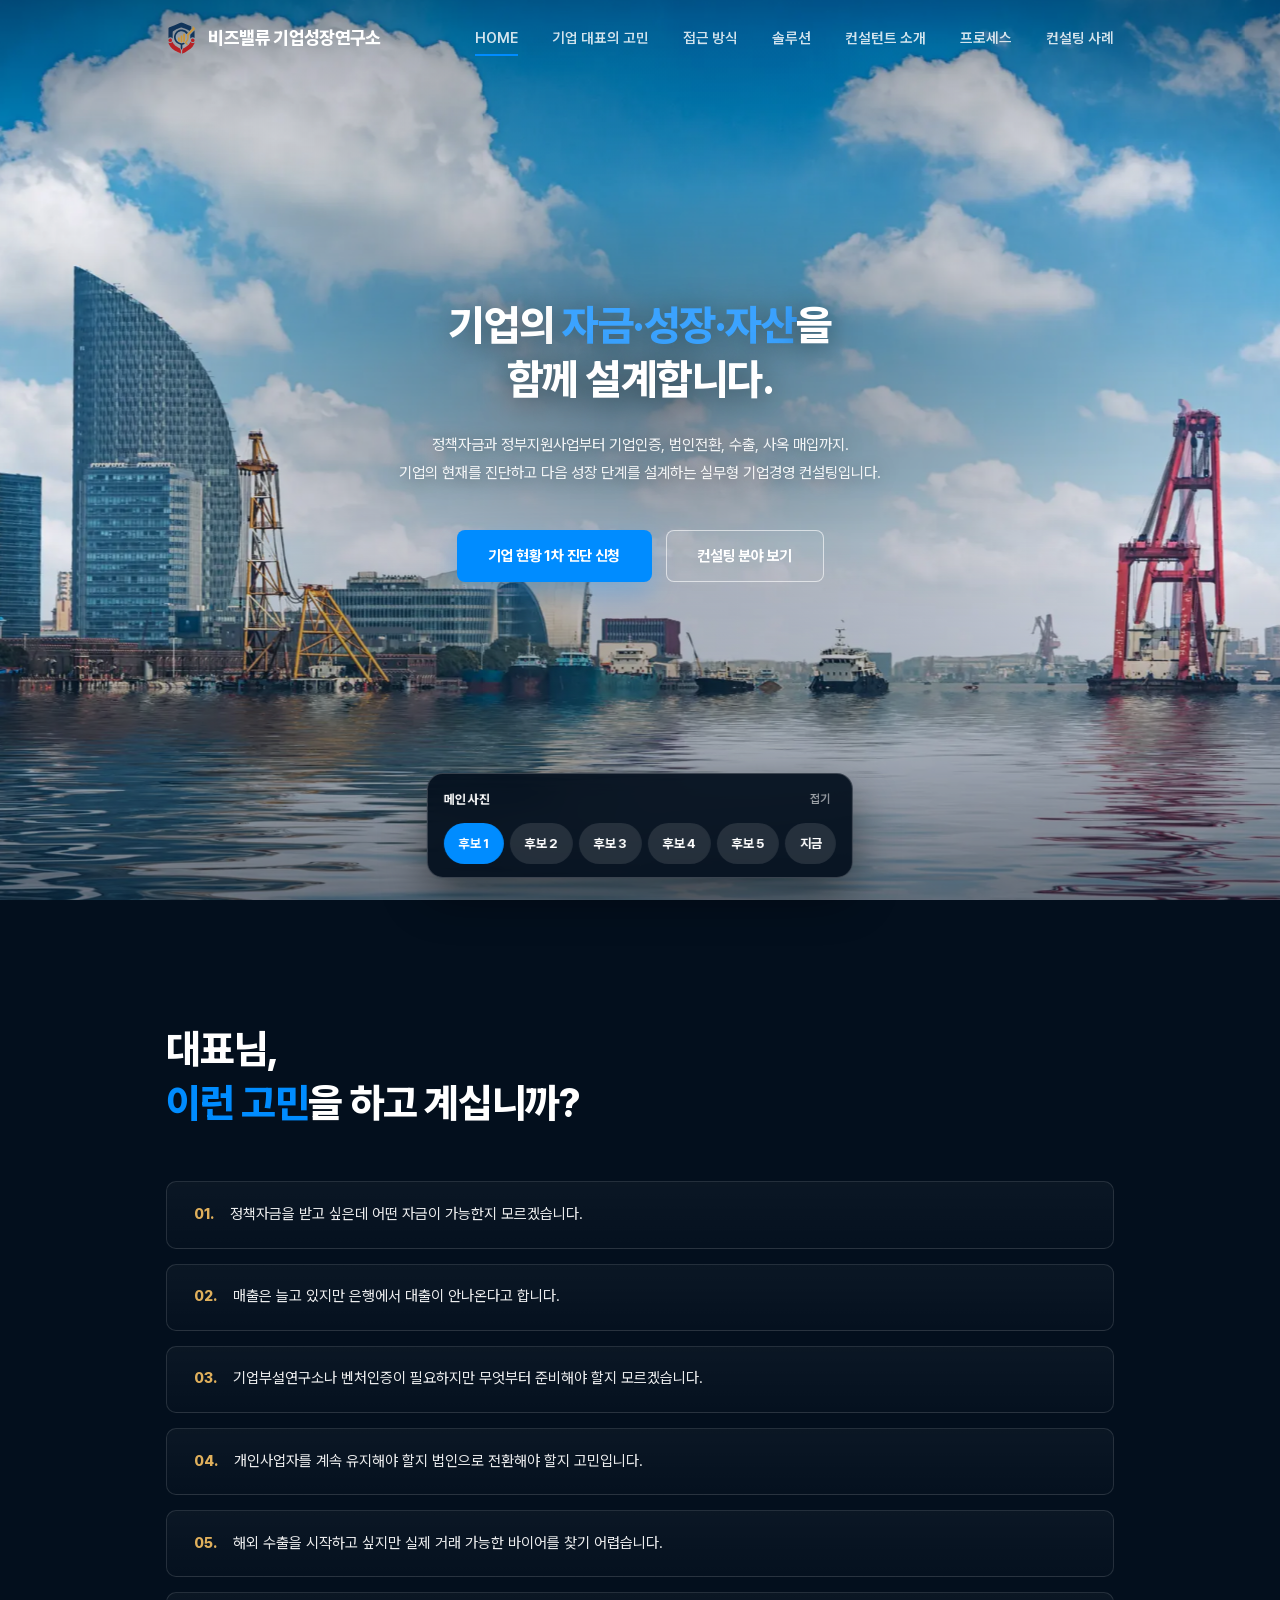
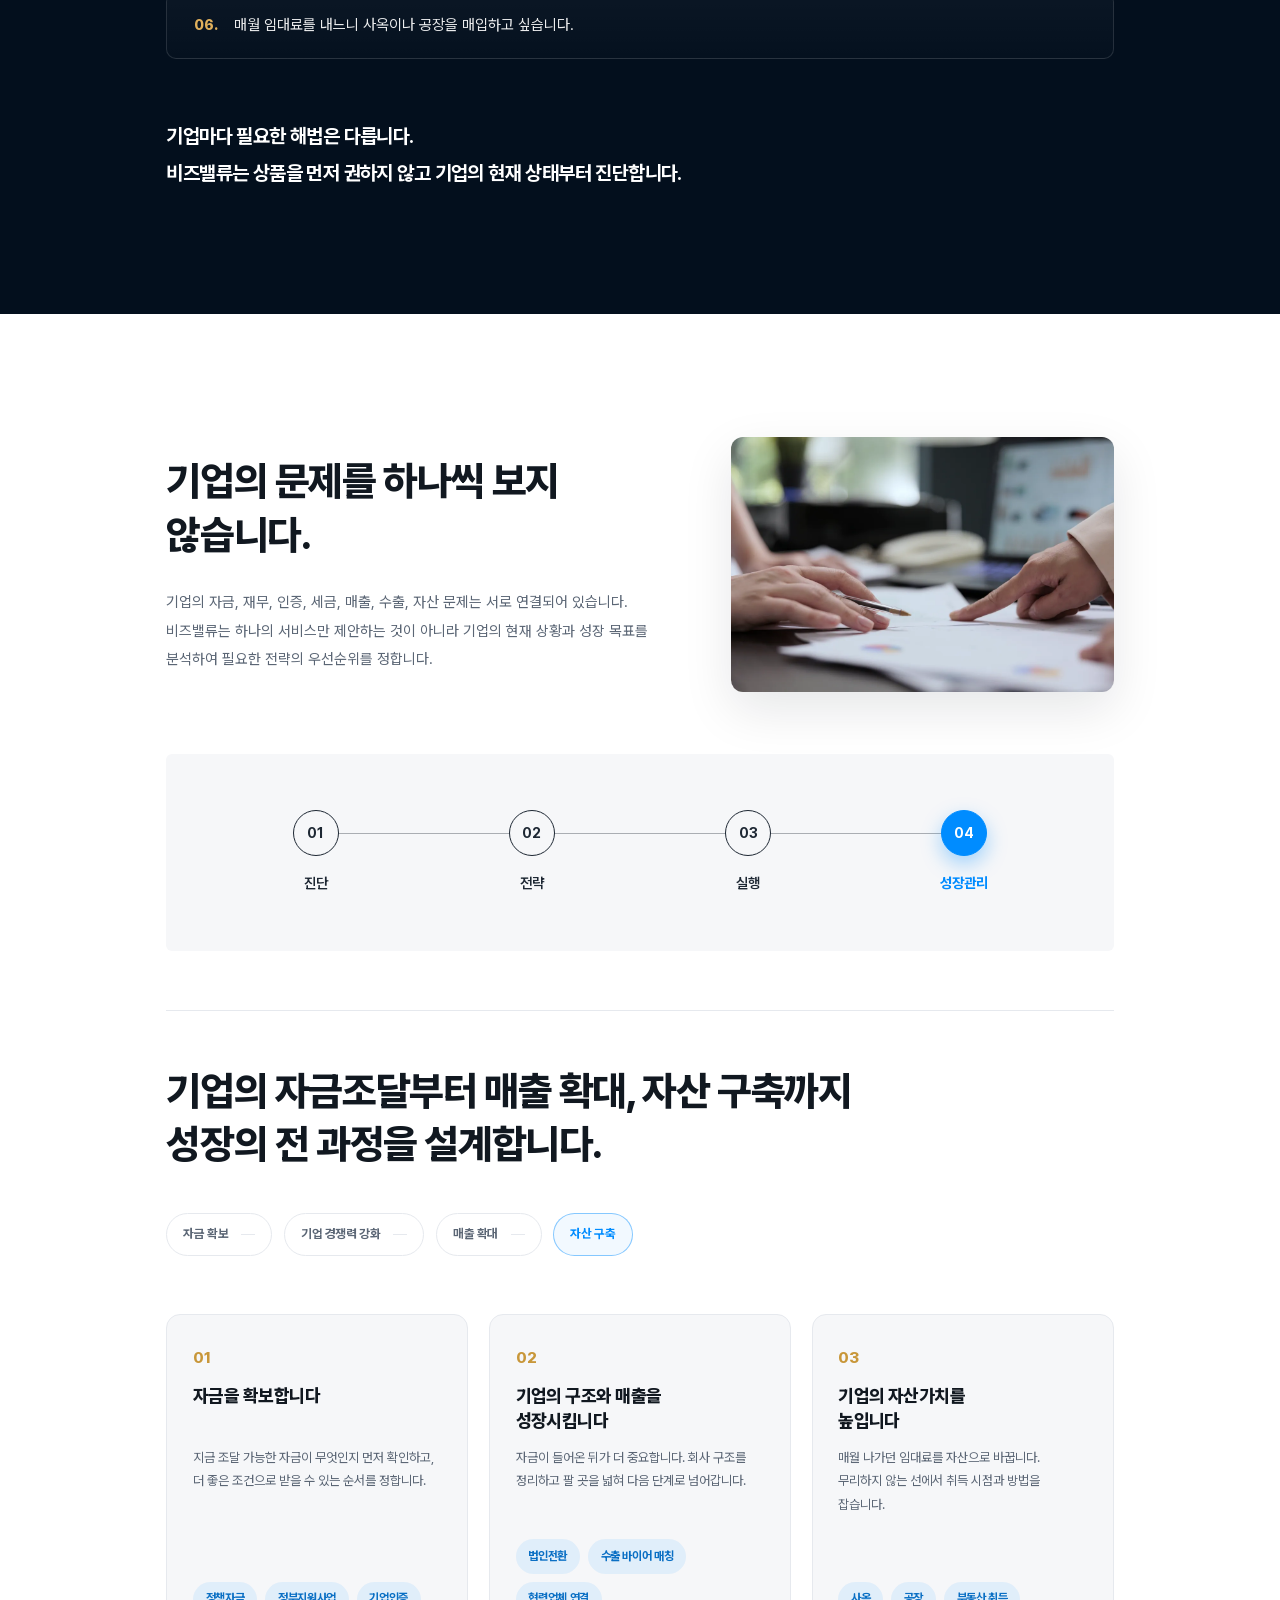
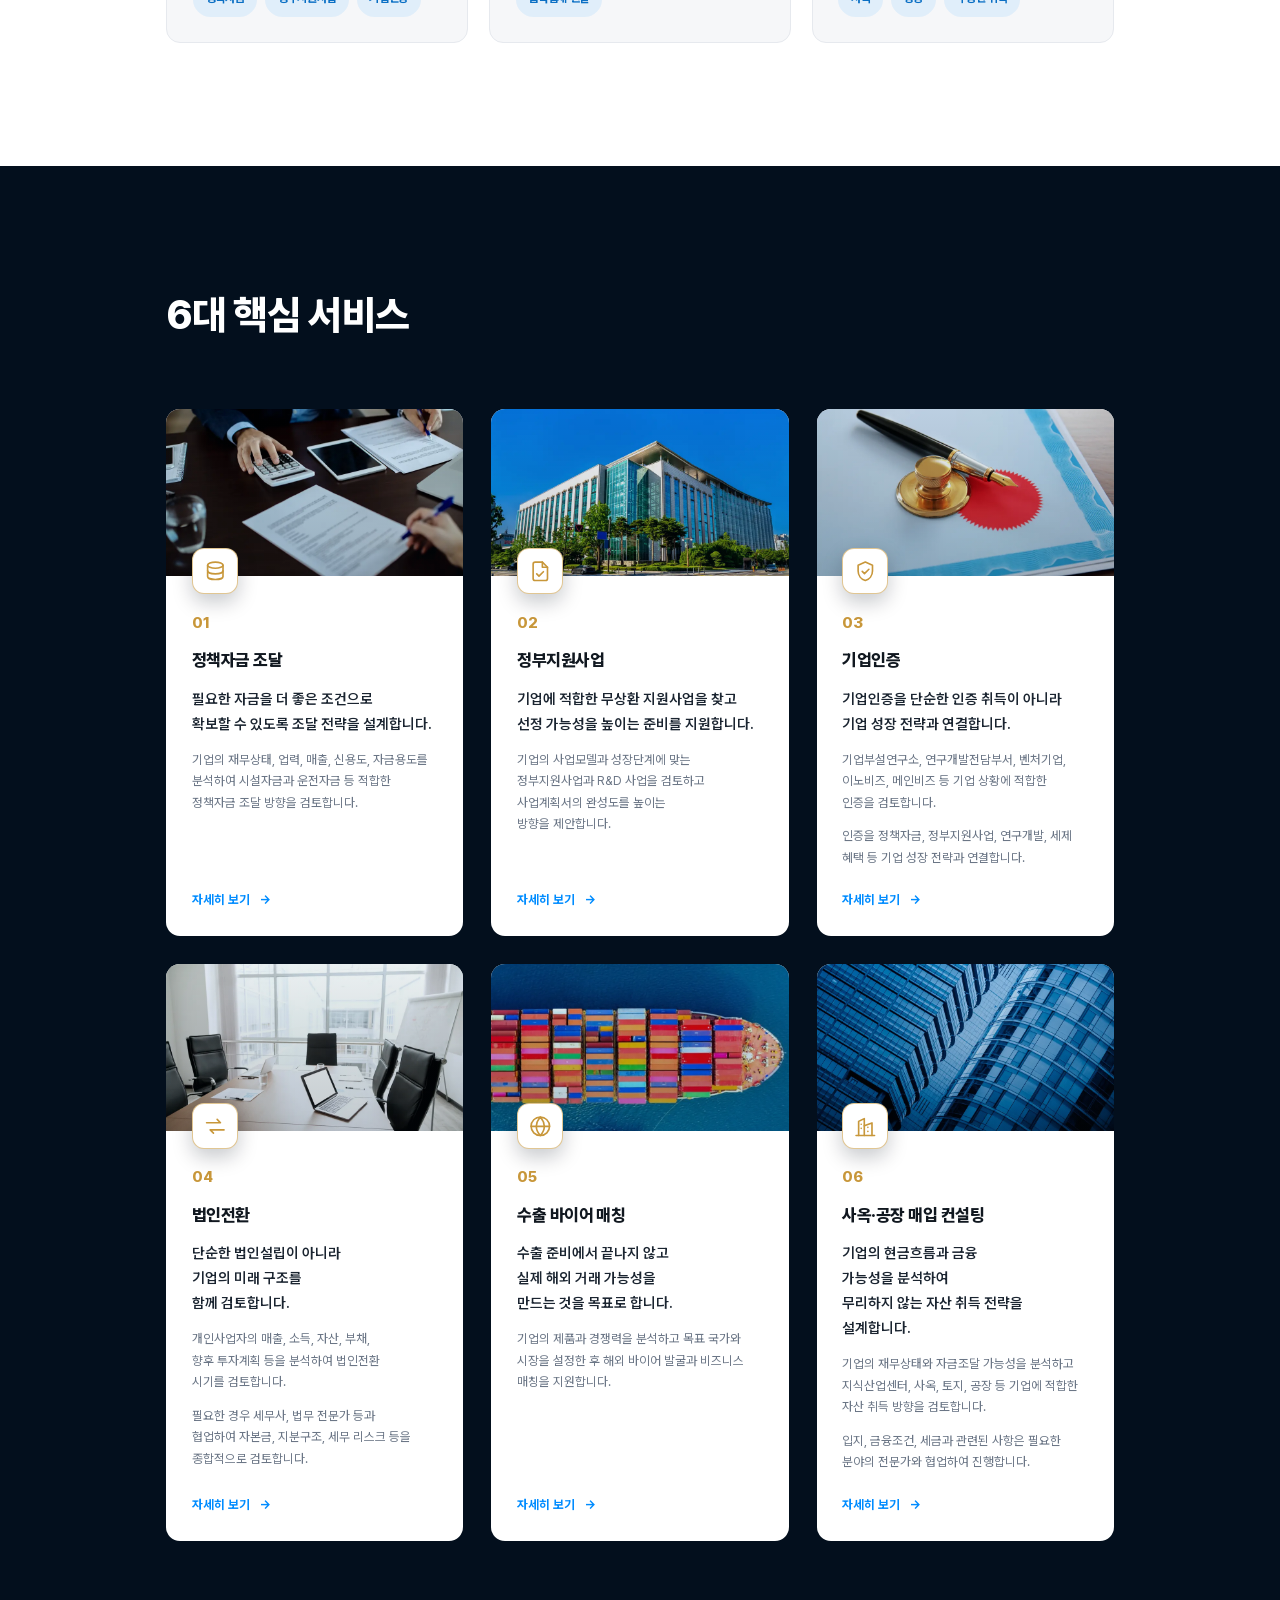
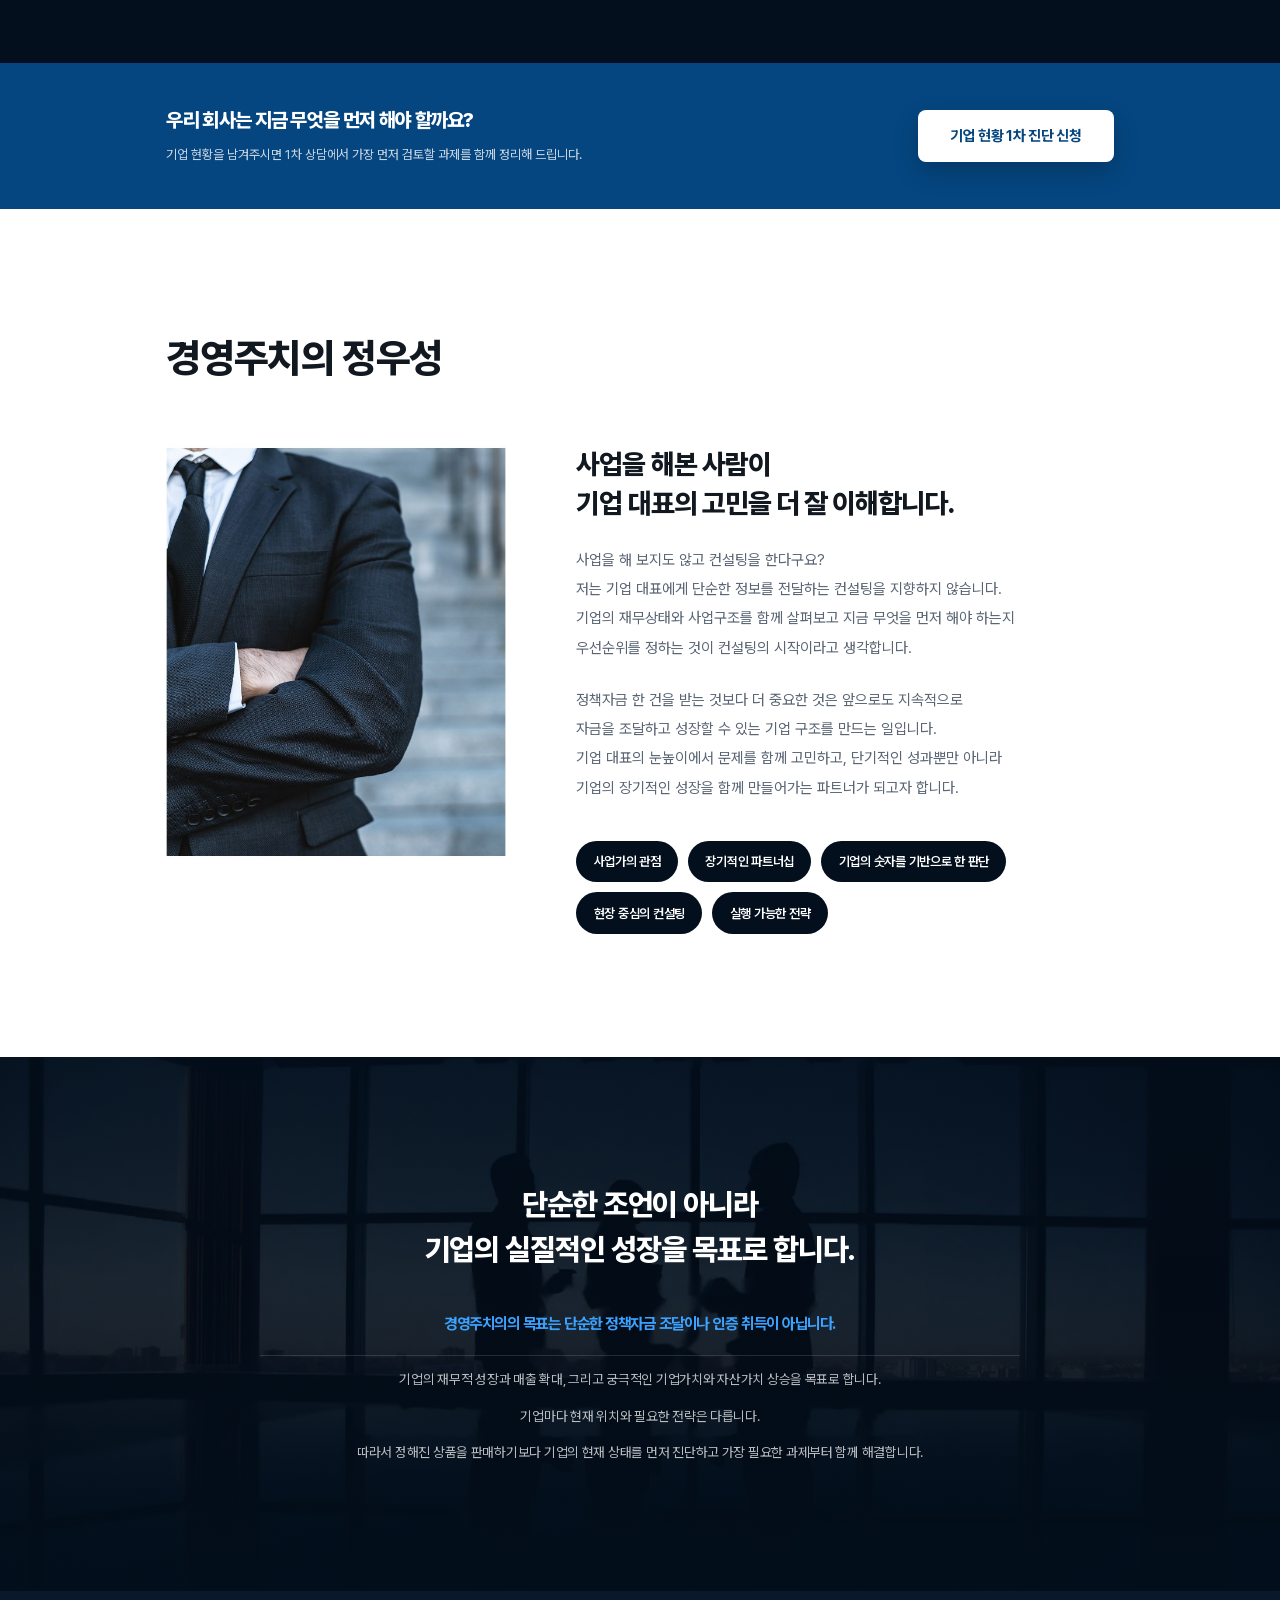
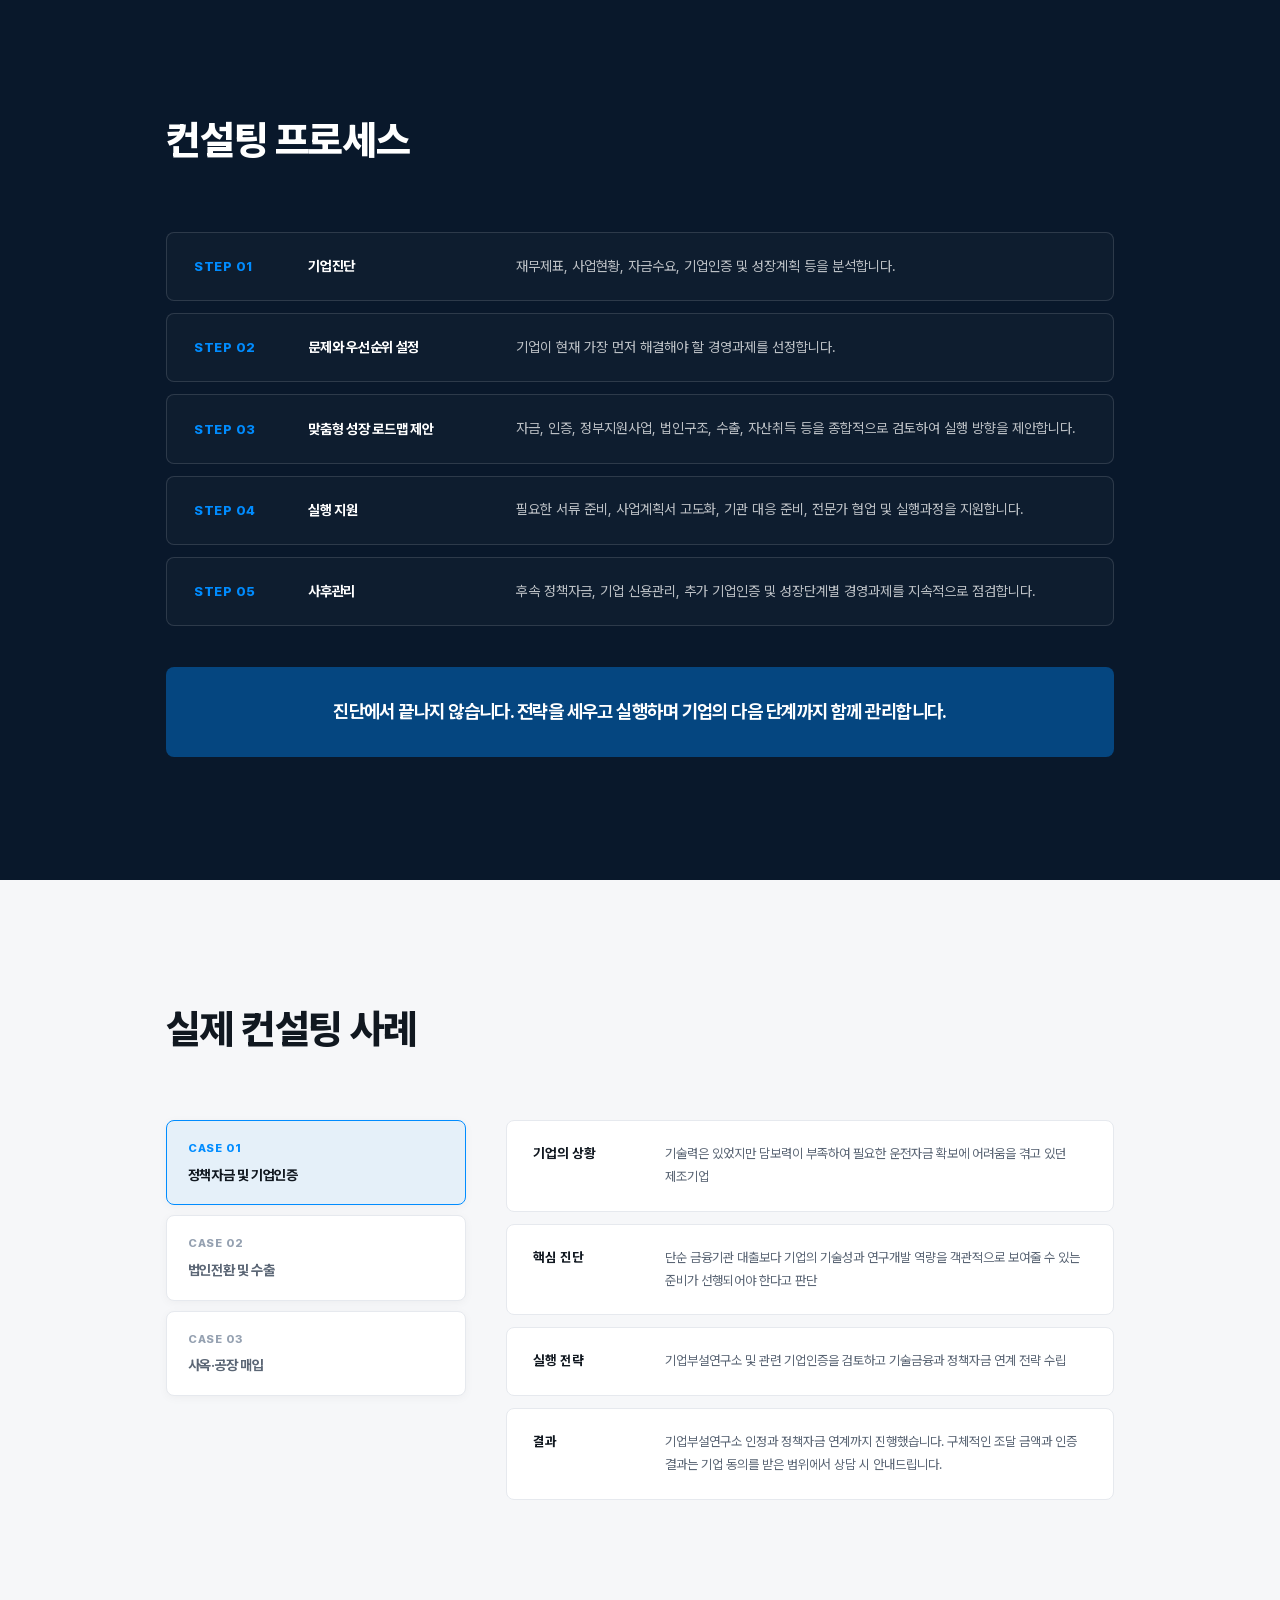
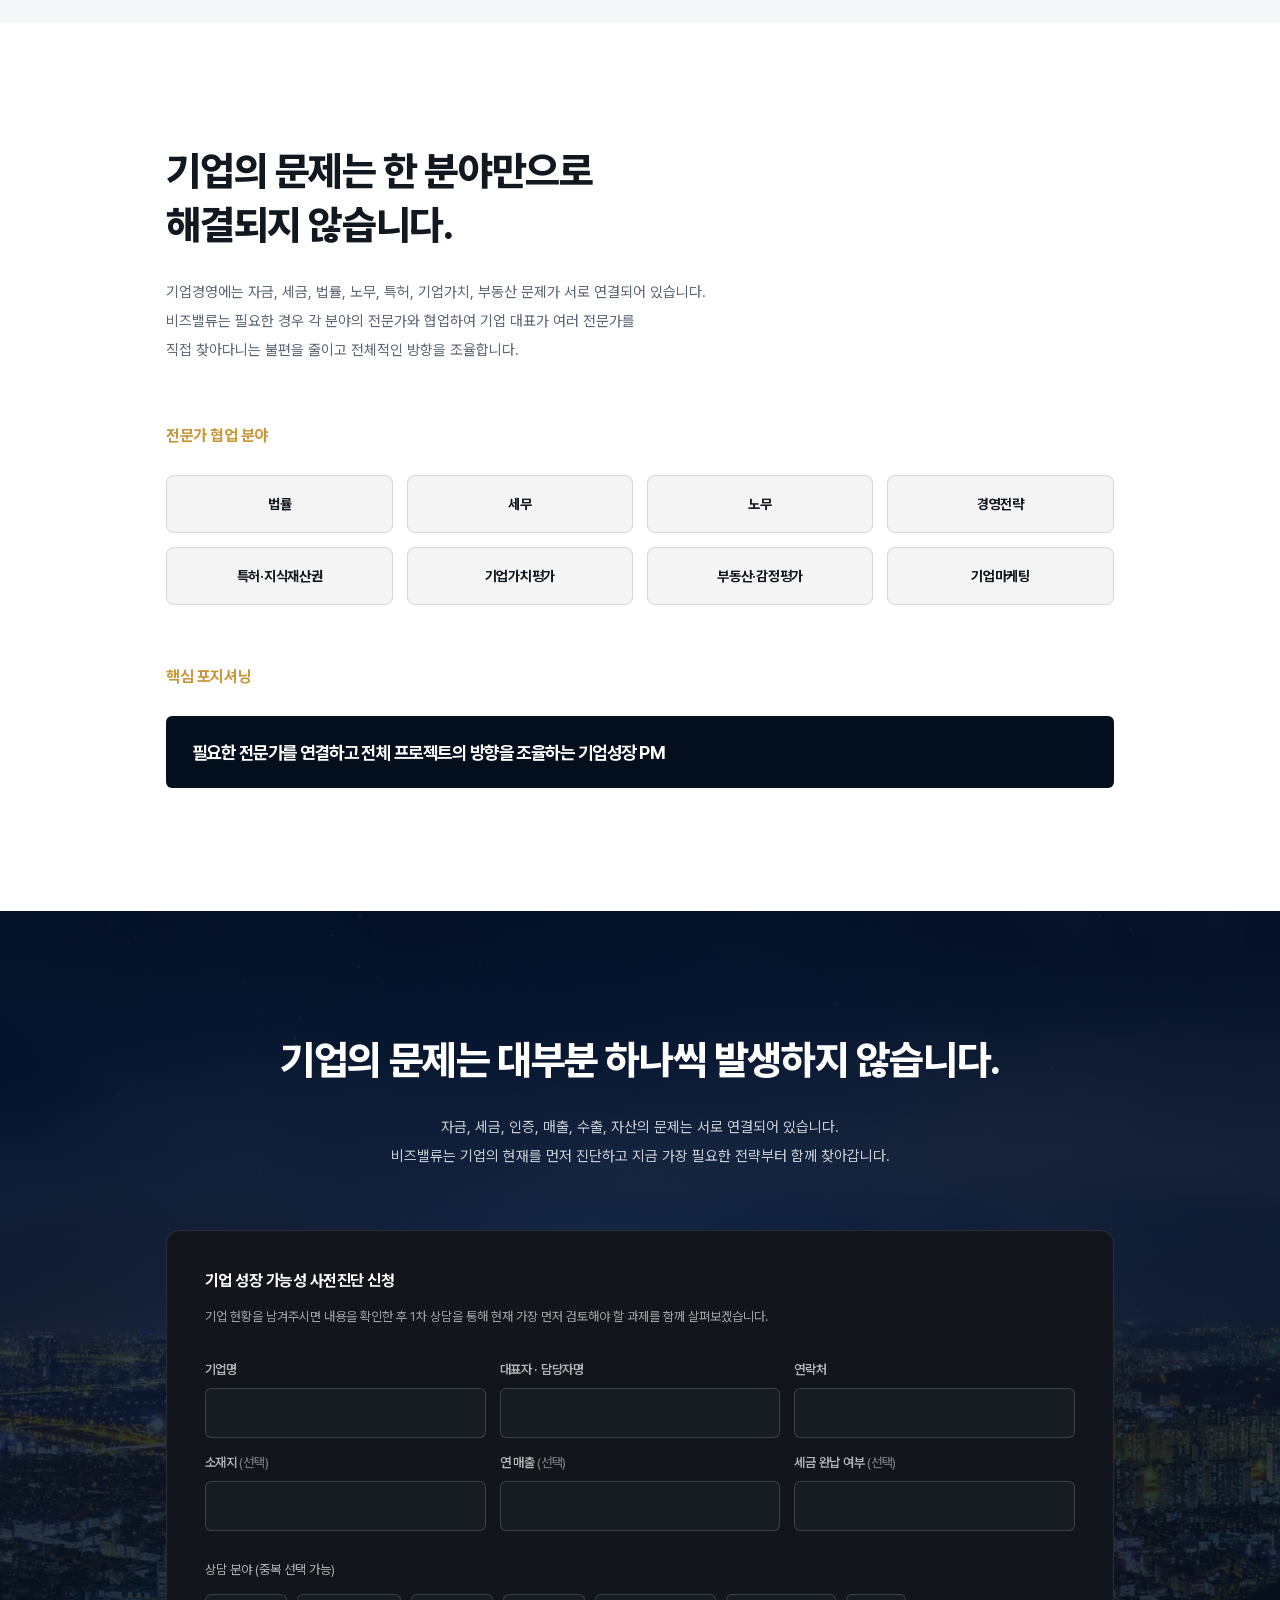
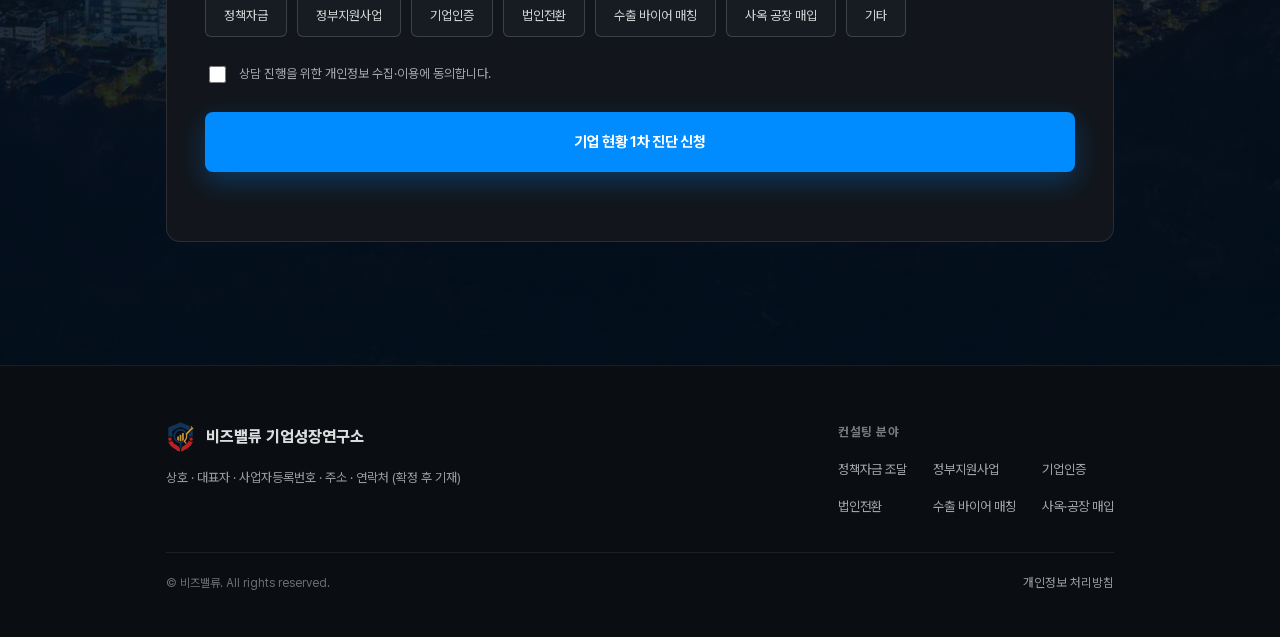
==== index.html @ d79285d2 "협업 분야 표기를 요청서 원문대로 (부동산·감정평가) 요청서 원문 재추출해 전 항목을 다시 대조하면서 찾은 표기 차이. 가운뎃점이 빠져 있었다.  Co-Authored-By: Cl" ====
<!DOCTYPE html>
<html lang="ko">
<head>
<meta charset="utf-8">
<meta name="viewport" content="width=device-width, initial-scale=1, viewport-fit=cover">
<title>비즈밸류 기업성장연구소 | 기업의 자금·성장·자산을 함께 설계합니다</title>
<meta name="description" content="정책자금과 정부지원사업부터 기업인증, 법인전환, 수출, 사옥 매입까지. 기업의 현재를 진단하고 다음 성장 단계를 설계하는 실무형 기업경영 컨설팅입니다.">
<!-- 초안 단계: 검색 노출 차단. 정식 공개 시 아래 robots 줄과 robots.txt를 삭제하세요. -->
<meta name="robots" content="noindex, nofollow">
<meta property="og:type" content="website">
<meta property="og:title" content="비즈밸류 기업성장연구소 | 기업의 자금·성장·자산을 함께 설계합니다">
<meta property="og:description" content="기업의 현재를 진단하고 다음 성장 단계를 설계하는 실무형 기업경영 컨설팅.">
<!-- webp 를 지원하지 않는 브라우저는 type 을 보고 이 preload 를 건너뜁니다 (jpg 는 CSS 폴백으로 받습니다) -->
<link rel="preload" as="image" type="image/webp" href="assets/img/hero.webp">
<!-- 정식 도메인이 정해지면 아래 canonical / og:url / og:image 의 주소를 새 도메인으로 바꿔야 합니다. -->
<link rel="canonical" href="https://vdirectors00-blip.github.io/Chief-physician/">
<meta property="og:url" content="https://vdirectors00-blip.github.io/Chief-physician/">
<meta property="og:site_name" content="비즈밸류 기업성장연구소">
<meta property="og:locale" content="ko_KR">
<meta property="og:image" content="https://vdirectors00-blip.github.io/Chief-physician/assets/img/hero.jpg">
<meta name="twitter:card" content="summary_large_image">
<link rel="icon" href="assets/img/favicon.ico" sizes="any">
<link rel="apple-touch-icon" href="assets/img/apple-touch-icon.png">
<meta name="theme-color" content="#030f1d">
<link rel="preload" as="font" type="font/woff2" href="assets/fonts/PretendardVariable.subset.woff2" crossorigin>
<link rel="stylesheet" href="assets/css/style.css">
<!-- ============================================================
     TODO:GA4  구글 애널리틱스 측정 ID (G- 로 시작) 를 아래 따옴표 안에 넣으면
     수집이 시작됩니다. 비워두면 아무것도 불러오지 않고 전송하지도 않습니다.
     TODO:WEBHOOK  신청 접수를 문자·알림톡으로 받으려면 중계 주소를 넣습니다.
     (정적 사이트라 알리고를 직접 호출할 수 없어 중계가 하나 필요합니다)
     ============================================================ -->
<script>
  window.GA_ID = "";
  window.LEAD_WEBHOOK = "";
</script>
<script>
  (function () {
    var id = window.GA_ID;
    if (!id || id.indexOf("G-") !== 0) return;
    var s = document.createElement("script");
    s.async = 1; s.src = "https://www.googletagmanager.com/gtag/js?id=" + id;
    document.head.appendChild(s);
    window.dataLayer = window.dataLayer || [];
    window.gtag = function () { dataLayer.push(arguments); };
    gtag("js", new Date());
    gtag("config", id);
  })();
</script>
</head>
<body>

<!-- ============================================================
     채워 넣어야 할 값 (전부 이 파일 안에서 검색됨)
     · TODO:TEL      전화번호
     · TODO:KAKAO    카카오톡 채널 주소
     · TODO:INSTA    인스타그램 주소
     · TODO:FORM     Formspree 폼 주소
     · TODO:LOGO     비즈밸류 로고 이미지 (현재는 텍스트 워드마크)
     · TODO:BIZ      사업자 상호·등록번호·주소
     ============================================================ -->

<a class="skip" href="#main">본문 바로가기</a>

<header class="header" id="header">
  <div class="container header__inner">
    <a class="logo" href="#top"><img class="logo__mark" src="assets/img/logo.svg" alt="" aria-hidden="true" width="32" height="32"><span>비즈밸류 기업성장연구소</span></a>

    <nav class="nav" id="nav">
      <a href="#top" class="nav__link is-active">HOME</a>
      <a href="#worries" class="nav__link">기업 대표의 고민</a>
      <a href="#approach" class="nav__link">접근 방식</a>
      <a href="#services" class="nav__link">솔루션</a>
      <a href="#consultant" class="nav__link">컨설턴트 소개</a>
      <a href="#process" class="nav__link">프로세스</a>
      <a href="#cases" class="nav__link">컨설팅 사례</a>
    </nav>

    <button class="burger" id="burger" aria-label="메뉴 열기" aria-expanded="false" aria-controls="nav">
      <span></span><span></span><span></span>
    </button>
  </div>
</header>

<main id="main">

<!-- ─────────────── 히어로 ─────────────── -->
<section class="hero" id="top">
  <div class="hero__bg"></div>
  <div class="container hero__inner">
    <h1 class="hero__title reveal">기업의 <em>자금·성장·자산</em>을<br>함께 설계합니다.</h1>
    <p class="hero__lead reveal" data-delay="1">
      정책자금과 정부지원사업부터 기업인증, 법인전환, 수출, 사옥 매입까지.<br>
      기업의 현재를 진단하고 다음 성장 단계를 설계하는 실무형 기업경영 컨설팅입니다.
    </p>
    <div class="hero__cta reveal" data-delay="2">
      <a href="#apply" class="btn btn--primary" data-cta="hero">기업 현황 1차 진단 신청</a>
      <a href="#services" class="btn btn--ghost">컨설팅 분야 보기</a>
    </div>
  </div>
  <span class="hero__scroll" aria-hidden="true"></span>
</section>


<!-- ─────────────── 대표님 고민 ─────────────── -->
<section class="sec sec--navy" id="worries">
  <div class="container">
    <h2 class="h2 reveal">대표님,<br><em>이런 고민</em>을 하고 계십니까?</h2>

    <ul class="worries">
      <li class="worry reveal"><span class="worry__no">01.</span><span class="worry__txt">정책자금을 받고 싶은데 어떤 자금이 가능한지 모르겠습니다.</span></li>
      <li class="worry reveal"><span class="worry__no">02.</span><span class="worry__txt">매출은 늘고 있지만 은행에서 대출이 안나온다고 합니다.</span></li>
      <li class="worry reveal"><span class="worry__no">03.</span><span class="worry__txt">기업부설연구소나 벤처인증이 필요하지만 무엇부터 준비해야 할지 모르겠습니다.</span></li>
      <li class="worry reveal"><span class="worry__no">04.</span><span class="worry__txt">개인사업자를 계속 유지해야 할지 법인으로 전환해야 할지 고민입니다.</span></li>
      <li class="worry reveal"><span class="worry__no">05.</span><span class="worry__txt">해외 수출을 시작하고 싶지만 실제 거래 가능한 바이어를 찾기 어렵습니다.</span></li>
      <li class="worry reveal"><span class="worry__no">06.</span><span class="worry__txt">매월 임대료를 내느니 사옥이나 공장을 매입하고 싶습니다.</span></li>
    </ul>

    <p class="worries__closing reveal">
      기업마다 필요한 해법은 다릅니다.<br>
      비즈밸류는 상품을 먼저 권하지 않고 기업의 현재 상태부터 진단합니다.
    </p>
  </div>
</section>

<!-- ─────────────── 접근 방식 ─────────────── -->
<section class="sec sec--light" id="approach">
  <div class="container">
    <div class="lead2">
      <div class="lead2__txt">
        <h2 class="h2 h2--dark reveal">기업의 문제를 하나씩 보지 않습니다.</h2>
        <p class="body reveal">
          기업의 자금, 재무, 인증, 세금, 매출, 수출, 자산 문제는 서로 연결되어 있습니다.
          비즈밸류는 하나의 서비스만 제안하는 것이 아니라 기업의 현재 상황과 성장 목표를
          분석하여 필요한 전략의 우선순위를 정합니다.
        </p>
      </div>
      <figure class="lead2__fig reveal" data-delay="1">
        <picture>
          <source srcset="assets/img/approach-charts.webp" type="image/webp">
          <img src="assets/img/approach-charts.jpg" alt="" width="1200" height="800" loading="lazy">
        </picture>
      </figure>
    </div>

    <div class="steps reveal">
      <ol class="steps__list">
        <li class="step"><span class="step__dot">01</span><span class="step__label">진단</span></li>
        <li class="step"><span class="step__dot">02</span><span class="step__label">전략</span></li>
        <li class="step"><span class="step__dot">03</span><span class="step__label">실행</span></li>
        <li class="step is-active"><span class="step__dot">04</span><span class="step__label">성장관리</span></li>
      </ol>
    </div>

    <div class="approach__split" id="values">
    <h2 class="h2 h2--dark h2--left reveal">기업의 자금조달부터 매출 확대, 자산 구축까지<br>성장의 전 과정을 설계합니다.</h2>

    <ol class="flow reveal">
      <li>자금 확보</li>
      <li>기업 경쟁력 강화</li>
      <li>매출 확대</li>
      <li>자산 구축</li>
    </ol>

    <div class="values">
      <article class="value reveal">
        <p class="value__no">01</p>
        <h3 class="value__title">자금을 확보합니다</h3>
        <p class="value__desc">지금 조달 가능한 자금이 무엇인지 먼저 확인하고, 더 좋은 조건으로 받을 수 있는 순서를 정합니다.</p>
        <ul class="value__tags">
          <li><a href="services/policy-fund.html">정책자금</a></li>
          <li><a href="services/gov-program.html">정부지원사업</a></li>
          <li><a href="services/certification.html">기업인증</a></li>
        </ul>
      </article>

      <article class="value reveal" data-delay="1">
        <p class="value__no">02</p>
        <h3 class="value__title">기업의 구조와 매출을 <br>성장시킵니다</h3>
        <p class="value__desc">자금이 들어온 뒤가 더 중요합니다. 회사 구조를 정리하고 팔 곳을 넓혀 다음 단계로 넘어갑니다.</p>
        <ul class="value__tags">
          <li><a href="services/incorporation.html">법인전환</a></li>
          <li><a href="services/export.html">수출 바이어 매칭</a></li>
          <li><a href="#network">협력업체 연결</a></li>
        </ul>
      </article>

      <article class="value reveal" data-delay="2">
        <p class="value__no">03</p>
        <h3 class="value__title">기업의 자산가치를 <br>높입니다</h3>
        <p class="value__desc">매월 나가던 임대료를 자산으로 바꿉니다. 무리하지 않는 선에서 취득 시점과 방법을 잡습니다.</p>
        <ul class="value__tags">
          <li><a href="services/asset.html">사옥</a></li>
          <li><a href="services/asset.html">공장</a></li>
          <li><a href="services/asset.html">부동산 취득</a></li>
        </ul>
      </article>
    </div>
    </div>
  </div>
</section>

<!-- ─────────────── 6대 핵심 서비스 ─────────────── -->
<section class="sec sec--navy" id="services">
  <div class="container">
    <h2 class="h2 h2--left reveal">6대 핵심 서비스</h2>

    <div class="cards">
      <article class="card reveal">
        <figure class="card__fig" aria-hidden="true"><picture><source srcset="assets/img/svc-fund.webp" type="image/webp"><img src="assets/img/svc-fund.jpg" alt="" width="920" height="518" loading="lazy"></picture></figure>
        <div class="card__icon" aria-hidden="true"><svg viewBox="0 0 24 24"><ellipse cx="12" cy="6" rx="7.5" ry="3"/><path d="M4.5 6v5.5c0 1.7 3.4 3 7.5 3s7.5-1.3 7.5-3V6"/><path d="M4.5 11.5V17c0 1.7 3.4 3 7.5 3s7.5-1.3 7.5-3v-5.5"/></svg></div>
        <p class="card__no">01</p>
        <h3 class="card__title">정책자금 조달</h3>
        <p class="card__lead">필요한 자금을 더 좋은 조건으로 <br>확보할 수 있도록 조달 전략을 설계합니다.</p>
        <p class="card__desc">기업의 재무상태, 업력, 매출, 신용도, 자금용도를 분석하여 시설자금과 운전자금 등 적합한 정책자금 조달 방향을 검토합니다.</p>
        <a class="card__more" href="services/policy-fund.html">자세히 보기 <span aria-hidden="true">&rarr;</span></a>
      </article>

      <article class="card reveal" data-delay="1">
        <figure class="card__fig" aria-hidden="true"><picture><source srcset="assets/img/svc-gov.webp" type="image/webp"><img src="assets/img/svc-gov.jpg" alt="" width="920" height="518" loading="lazy"></picture></figure>
        <div class="card__icon" aria-hidden="true"><svg viewBox="0 0 24 24"><path d="M14 3H7a2 2 0 0 0-2 2v14a2 2 0 0 0 2 2h10a2 2 0 0 0 2-2V8z"/><path d="M14 3v5h5"/><path d="M8.5 14.5l2.2 2.2 4.3-4.3"/></svg></div>
        <p class="card__no">02</p>
        <h3 class="card__title">정부지원사업</h3>
        <p class="card__lead">기업에 적합한 무상환 지원사업을 찾고 <br>선정 가능성을 높이는 준비를 지원합니다.</p>
        <p class="card__desc">기업의 사업모델과 성장단계에 맞는 정부지원사업과 R&amp;D 사업을 검토하고 사업계획서의 완성도를 높이는 방향을 제안합니다.</p>
        <a class="card__more" href="services/gov-program.html">자세히 보기 <span aria-hidden="true">&rarr;</span></a>
      </article>

      <article class="card reveal" data-delay="2">
        <figure class="card__fig" aria-hidden="true"><picture><source srcset="assets/img/svc-cert.webp" type="image/webp"><img src="assets/img/svc-cert.jpg" alt="" width="920" height="518" loading="lazy"></picture></figure>
        <div class="card__icon" aria-hidden="true"><svg viewBox="0 0 24 24"><path d="M12 3l7 3v5.7c0 4.3-2.9 8-7 9.3-4.1-1.3-7-5-7-9.3V6z"/><path d="M9 12l2.2 2.2L15.5 10"/></svg></div>
        <p class="card__no">03</p>
        <h3 class="card__title">기업인증</h3>
        <p class="card__lead">기업인증을 단순한 인증 취득이 아니라 <br>기업 성장 전략과 연결합니다.</p>
        <p class="card__desc">기업부설연구소, 연구개발전담부서, 벤처기업, 이노비즈, 메인비즈 등 기업 상황에 적합한 인증을 검토합니다.</p>
        <p class="card__desc">인증을 정책자금, 정부지원사업, 연구개발, 세제 혜택 등 기업 성장 전략과 연결합니다.</p>
        <a class="card__more" href="services/certification.html">자세히 보기 <span aria-hidden="true">&rarr;</span></a>
      </article>

      <article class="card reveal">
        <figure class="card__fig" aria-hidden="true"><picture><source srcset="assets/img/svc-inc.webp" type="image/webp"><img src="assets/img/svc-inc.jpg" alt="" width="920" height="518" loading="lazy"></picture></figure>
        <div class="card__icon" aria-hidden="true"><svg viewBox="0 0 24 24"><path d="M3.5 8.5h13.5l-3.2-3.2"/><path d="M20.5 15.5H7l3.2 3.2"/></svg></div>
        <p class="card__no">04</p>
        <h3 class="card__title">법인전환</h3>
        <p class="card__lead">단순한 법인설립이 아니라 기업의 미래 구조를 <br>함께 검토합니다.</p>
        <p class="card__desc">개인사업자의 매출, 소득, 자산, 부채, 향후 투자계획 등을 분석하여 법인전환 시기를 검토합니다.</p>
        <p class="card__desc">필요한 경우 세무사, 법무 전문가 등과 협업하여 자본금, 지분구조, 세무 리스크 등을 종합적으로 검토합니다.</p>
        <a class="card__more" href="services/incorporation.html">자세히 보기 <span aria-hidden="true">&rarr;</span></a>
      </article>

      <article class="card reveal" data-delay="1">
        <figure class="card__fig" aria-hidden="true"><picture><source srcset="assets/img/svc-export.webp" type="image/webp"><img src="assets/img/svc-export.jpg" alt="" width="920" height="518" loading="lazy"></picture></figure>
        <div class="card__icon" aria-hidden="true"><svg viewBox="0 0 24 24"><circle cx="12" cy="12" r="9"/><path d="M3 12h18"/><path d="M12 3c2.6 2.8 3.9 5.8 3.9 9s-1.3 6.2-3.9 9c-2.6-2.8-3.9-5.8-3.9-9S9.4 5.8 12 3z"/></svg></div>
        <p class="card__no">05</p>
        <h3 class="card__title">수출 바이어 매칭</h3>
        <p class="card__lead">수출 준비에서 끝나지 않고 <br>실제 해외 거래 가능성을 <br>만드는 것을 목표로 합니다.</p>
        <p class="card__desc">기업의 제품과 경쟁력을 분석하고 목표 국가와 시장을 설정한 후 해외 바이어 발굴과 비즈니스 매칭을 지원합니다.</p>
        <a class="card__more" href="services/export.html">자세히 보기 <span aria-hidden="true">&rarr;</span></a>
      </article>

      <article class="card reveal" data-delay="2">
        <figure class="card__fig" aria-hidden="true"><picture><source srcset="assets/img/svc-asset.webp" type="image/webp"><img src="assets/img/svc-asset.jpg" alt="" width="920" height="518" loading="lazy"></picture></figure>
        <div class="card__icon" aria-hidden="true"><svg viewBox="0 0 24 24"><path d="M3 21h18"/><path d="M5.5 21V7.2L11 4.5V21"/><path d="M11 11.5l7.5-2.8V21"/><path d="M8 10h.01M8 14h.01M14.5 13h.01M14.5 17h.01"/></svg></div>
        <p class="card__no">06</p>
        <h3 class="card__title">사옥·공장 매입 컨설팅</h3>
        <p class="card__lead">기업의 현금흐름과 금융 가능성을 분석하여 <br>무리하지 않는 자산 취득 전략을 설계합니다.</p>
        <p class="card__desc">기업의 재무상태와 자금조달 가능성을 분석하고 지식산업센터, 사옥, 토지, 공장 등 기업에 적합한 자산 취득 방향을 검토합니다.</p>
        <p class="card__desc">입지, 금융조건, 세금과 관련된 사항은 필요한 분야의 전문가와 협업하여 진행합니다.</p>
        <a class="card__more" href="services/asset.html">자세히 보기 <span aria-hidden="true">&rarr;</span></a>
      </article>
    </div>
  </div>
</section>

<!-- ─────────────── 중간 CTA ─────────────── -->
<section class="midcta">
  <div class="container midcta__inner">
    <div class="midcta__txt">
      <p class="midcta__title">우리 회사는 지금 무엇을 먼저 해야 할까요?</p>
      <p class="midcta__sub">기업 현황을 남겨주시면 1차 상담에서 가장 먼저 검토할 과제를 함께 정리해 드립니다.</p>
    </div>
    <a class="btn btn--primary" href="#apply" data-cta="mid">기업 현황 1차 진단 신청</a>
  </div>
</section>

<!-- ─────────────── 컨설턴트 소개 ─────────────── -->
<section class="sec sec--light" id="consultant">
  <div class="container">
    <h2 class="h2 h2--dark h2--left reveal">경영주치의 정우성</h2>

    <div class="profile">
      <div class="profile__photo reveal">
        <!-- 정우성 대표 실제 프로필 사진으로 교체 예정 -->
        <img src="assets/img/profile.jpg" alt="경영주치의 정우성 컨설턴트" width="582" height="710" loading="lazy">
      </div>

      <div class="profile__body reveal" data-delay="1">
        <h3 class="profile__title">사업을 해본 사람이<br>기업 대표의 고민을 더 잘 이해합니다.</h3>

        <p class="profile__txt">
          사업을 해 보지도 않고 컨설팅을 한다구요?<br>
          저는 기업 대표에게 단순한 정보를 전달하는 컨설팅을 지향하지 않습니다.<br>
          기업의 재무상태와 사업구조를 함께 살펴보고 지금 무엇을 먼저 해야 하는지<br>
          우선순위를 정하는 것이 컨설팅의 시작이라고 생각합니다.
        </p>
        <p class="profile__txt">
          정책자금 한 건을 받는 것보다 더 중요한 것은 앞으로도 지속적으로<br>
          자금을 조달하고 성장할 수 있는 기업 구조를 만드는 일입니다.<br>
          기업 대표의 눈높이에서 문제를 함께 고민하고, 단기적인 성과뿐만 아니라<br>
          기업의 장기적인 성장을 함께 만들어가는 파트너가 되고자 합니다.
        </p>

        <ul class="tags">
          <li class="tag">사업가의 관점</li>
          <li class="tag">장기적인 파트너십</li>
          <li class="tag">기업의 숫자를 기반으로 한 판단</li>
          <li class="tag">현장 중심의 컨설팅</li>
          <li class="tag">실행 가능한 전략</li>
        </ul>
      </div>
    </div>
  </div>
</section>

<!-- ─────────────── 선언 배너 ─────────────── -->
<section class="band band--photo" id="philosophy">
  <div class="band__bg" aria-hidden="true"></div>
  <div class="container">
    <p class="band__txt reveal">단순한 조언이 아니라<br>기업의 실질적인 성장을 목표로 합니다.</p>

    <div class="creed reveal">
      <p class="creed__lead">경영주치의의 목표는 단순한 정책자금 조달이나 인증 취득이 아닙니다.</p>
      <p class="creed__txt">기업의 재무적 성장과 매출 확대, 그리고 궁극적인 기업가치와 자산가치 상승을 목표로 합니다.</p>
      <p class="creed__txt">기업마다 현재 위치와 필요한 전략은 다릅니다.</p>
      <p class="creed__txt">따라서 정해진 상품을 판매하기보다 기업의 현재 상태를 먼저 진단하고 가장 필요한 과제부터 함께 해결합니다.</p>
    </div>
  </div>
</section>

<!-- ─────────────── 컨설팅 프로세스 ─────────────── -->
<section class="sec sec--navy2" id="process">
  <div class="container">
    <h2 class="h2 h2--left reveal">컨설팅 프로세스</h2>

    <ol class="steplist">
      <li class="steprow reveal">
        <span class="steprow__no">STEP 01</span>
        <span class="steprow__name">기업진단</span>
        <span class="steprow__desc">재무제표, 사업현황, 자금수요, 기업인증 및 성장계획 등을 분석합니다.</span>
      </li>
      <li class="steprow reveal">
        <span class="steprow__no">STEP 02</span>
        <span class="steprow__name">문제와 우선순위 설정</span>
        <span class="steprow__desc">기업이 현재 가장 먼저 해결해야 할 경영과제를 선정합니다.</span>
      </li>
      <li class="steprow reveal">
        <span class="steprow__no">STEP 03</span>
        <span class="steprow__name">맞춤형 성장 로드맵 제안</span>
        <span class="steprow__desc">자금, 인증, 정부지원사업, 법인구조, 수출, 자산취득 등을 종합적으로 검토하여 실행 방향을 제안합니다.</span>
      </li>
      <li class="steprow reveal">
        <span class="steprow__no">STEP 04</span>
        <span class="steprow__name">실행 지원</span>
        <span class="steprow__desc">필요한 서류 준비, 사업계획서 고도화, 기관 대응 준비, 전문가 협업 및 실행과정을 지원합니다.</span>
      </li>
      <li class="steprow reveal">
        <span class="steprow__no">STEP 05</span>
        <span class="steprow__name">사후관리</span>
        <span class="steprow__desc">후속 정책자금, 기업 신용관리, 추가 기업인증 및 성장단계별 경영과제를 지속적으로 점검합니다.</span>
      </li>
    </ol>

    <p class="notice reveal">진단에서 끝나지 않습니다. 전략을 세우고 실행하며 기업의 다음 단계까지 함께 관리합니다.</p>
  </div>
</section>

<!-- ─────────────── 실제 컨설팅 사례 ─────────────── -->
<section class="sec sec--soft" id="cases">
  <div class="container">
    <h2 class="h2 h2--dark h2--left reveal">실제 컨설팅 사례</h2>

    <div class="case reveal">
      <div class="case__tabs" role="tablist">
        <button type="button" role="tab" class="case__tab is-active" data-case="01" aria-selected="true" id="caseTab01" aria-controls="casePanel01" tabindex="0"><span>CASE 01</span>정책자금 및 기업인증</button>
        <button type="button" role="tab" class="case__tab" data-case="02" aria-selected="false" id="caseTab02" aria-controls="casePanel02" tabindex="-1"><span>CASE 02</span>법인전환 및 수출</button>
        <button type="button" role="tab" class="case__tab" data-case="03" aria-selected="false" id="caseTab03" aria-controls="casePanel03" tabindex="-1"><span>CASE 03</span>사옥·공장 매입</button>
      </div>

      <dl class="case__rows" data-case="01" role="tabpanel" id="casePanel01" aria-labelledby="caseTab01">
          <div class="case__row"><dt>기업의 상황</dt><dd>기술력은 있었지만 담보력이 부족하여 필요한 운전자금 확보에 어려움을 겪고 있던 제조기업</dd></div>
          <div class="case__row"><dt>핵심 진단</dt><dd>단순 금융기관 대출보다 기업의 기술성과 연구개발 역량을 객관적으로 보여줄 수 있는 준비가 선행되어야 한다고 판단</dd></div>
          <div class="case__row"><dt>실행 전략</dt><dd>기업부설연구소 및 관련 기업인증을 검토하고 기술금융과 정책자금 연계 전략 수립</dd></div>
          <div class="case__row"><dt>결과</dt><dd>기업부설연구소 인정과 정책자금 연계까지 진행했습니다. 구체적인 조달 금액과 인증 결과는 기업 동의를 받은 범위에서 상담 시 안내드립니다.</dd></div>
      </dl>
      <dl class="case__rows is-hidden" data-case="02" role="tabpanel" id="casePanel02" aria-labelledby="caseTab02">
          <div class="case__row"><dt>기업의 상황</dt><dd class="is-empty">자료 확정 후 기재</dd></div>
          <div class="case__row"><dt>핵심 진단</dt><dd class="is-empty">자료 확정 후 기재</dd></div>
          <div class="case__row"><dt>실행 전략</dt><dd class="is-empty">자료 확정 후 기재</dd></div>
          <div class="case__row"><dt>결과</dt><dd class="is-empty">자료 확정 후 기재</dd></div>
      </dl>
      <dl class="case__rows is-hidden" data-case="03" role="tabpanel" id="casePanel03" aria-labelledby="caseTab03">
          <div class="case__row"><dt>기업의 상황</dt><dd class="is-empty">자료 확정 후 기재</dd></div>
          <div class="case__row"><dt>핵심 진단</dt><dd class="is-empty">자료 확정 후 기재</dd></div>
          <div class="case__row"><dt>실행 전략</dt><dd class="is-empty">자료 확정 후 기재</dd></div>
          <div class="case__row"><dt>결과</dt><dd class="is-empty">자료 확정 후 기재</dd></div>
      </dl>
    </div>
  </div>
</section>

<!-- ─────────────── 전문가 협업 ─────────────── -->
<section class="sec sec--light" id="network">
  <div class="container">
    <h2 class="h2 h2--dark h2--left reveal">기업의 문제는 한 분야만으로<br>해결되지 않습니다.</h2>
    <p class="body body--left reveal">
      기업경영에는 자금, 세금, 법률, 노무, 특허, 기업가치, 부동산 문제가 서로 연결되어 있습니다.<br>
      비즈밸류는 필요한 경우 각 분야의 전문가와 협업하여 기업 대표가 여러 전문가를<br>
      직접 찾아다니는 불편을 줄이고 전체적인 방향을 조율합니다.
    </p>

    <h3 class="mini reveal">전문가 협업 분야</h3>
    <ul class="chips reveal">
      <li class="chip">법률</li>
      <li class="chip">세무</li>
      <li class="chip">노무</li>
      <li class="chip">경영전략</li>
      <li class="chip">특허·지식재산권</li>
      <li class="chip">기업가치평가</li>
      <li class="chip">부동산·감정평가</li>
      <li class="chip">기업마케팅</li>
    </ul>

    <h3 class="mini reveal">핵심 포지셔닝</h3>
    <p class="position reveal">필요한 전문가를 연결하고 전체 프로젝트의 방향을 조율하는 기업성장 PM</p>
  </div>
</section>

<!-- ─────────────── 최종 CTA + 신청 폼 ─────────────── -->
<section class="sec sec--ink sec--photo" id="apply">
  <div class="sec__bg" aria-hidden="true"></div>
  <div class="container">
    <h2 class="h2 h2--center reveal">기업의 문제는 대부분 하나씩 발생하지 않습니다.</h2>
    <p class="body body--center reveal">
      자금, 세금, 인증, 매출, 수출, 자산의 문제는 서로 연결되어 있습니다.<br>
      비즈밸류는 기업의 현재를 먼저 진단하고 지금 가장 필요한 전략부터 함께 찾아갑니다.
    </p>

    <div class="formbox reveal">
      <div class="formbox__body" id="applyFormBody">
        <h3 class="formbox__title">기업 성장 가능성 사전진단 신청</h3>
        <p class="formbox__desc">기업 현황을 남겨주시면 내용을 확인한 후 1차 상담을 통해 현재 가장 먼저 검토해야 할 과제를 함께 살펴보겠습니다.</p>

        <!-- TODO:FORM  Formspree 가입 후 아래 action 을 발급받은 주소로 교체하면 메일로 접수됩니다. -->
        <form class="form" id="applyForm" action="https://formspree.io/f/YOUR_FORM_ID" method="POST" novalidate>
          <input type="hidden" name="_subject" value="[비즈밸류] 기업 현황 1차 진단 신청">
          <input type="hidden" name="유입경로" value="">
          <div class="hp" aria-hidden="true">
            <label>이 칸은 비워두세요<input type="text" name="_gotcha" tabindex="-1" autocomplete="off"></label>
          </div>
          <div class="form__grid">
            <label class="field"><span class="field__label">기업명</span><input type="text" name="기업명" required></label>
            <label class="field"><span class="field__label">대표자 · 담당자명</span><input type="text" name="대표자_담당자명" required></label>
            <label class="field"><span class="field__label">연락처</span><input type="tel" name="연락처" required></label>
            <label class="field"><span class="field__label">소재지 <em>(선택)</em></span><input type="text" name="소재지"></label>
            <label class="field"><span class="field__label">연 매출 <em>(선택)</em></span><input type="text" name="연매출"></label>
            <label class="field"><span class="field__label">세금 완납 여부 <em>(선택)</em></span><input type="text" name="세금완납여부"></label>
          </div>

          <p class="form__legend">상담 분야 (중복 선택 가능)</p>
          <div class="form__chips">
            <label class="pick"><input type="checkbox" name="상담분야" value="정책자금"><span>정책자금</span></label>
            <label class="pick"><input type="checkbox" name="상담분야" value="정부지원사업"><span>정부지원사업</span></label>
            <label class="pick"><input type="checkbox" name="상담분야" value="기업인증"><span>기업인증</span></label>
            <label class="pick"><input type="checkbox" name="상담분야" value="법인전환"><span>법인전환</span></label>
            <label class="pick"><input type="checkbox" name="상담분야" value="수출 바이어 매칭"><span>수출 바이어 매칭</span></label>
            <label class="pick"><input type="checkbox" name="상담분야" value="사옥 공장 매입"><span>사옥 공장 매입</span></label>
            <label class="pick"><input type="checkbox" name="상담분야" value="기타"><span>기타</span></label>
          </div>

          <label class="agree">
            <input type="checkbox" name="개인정보동의" value="동의" required>
            <span>상담 진행을 위한 <a href="privacy.html" target="_blank" rel="noopener">개인정보 수집·이용</a>에 동의합니다.</span>
          </label>

          <button type="submit" class="btn btn--primary btn--block">기업 현황 1차 진단 신청</button>
          <p class="form__msg" id="applyFormMsg" role="status"></p>
        </form>
      </div>

      <div class="formdone" id="applyFormDone" hidden>
        <div class="formdone__mark" aria-hidden="true"><svg viewBox="0 0 24 24"><path d="M4 12.5l5 5L20 6.5" fill="none" stroke="currentColor" stroke-width="2.2" stroke-linecap="round" stroke-linejoin="round"/></svg></div>
        <p class="formdone__title">신청이 접수되었습니다.</p>
        <p class="formdone__txt">남겨주신 기업 현황을 확인한 뒤 연락드리겠습니다.<br>먼저 확인이 필요하시면 전화로 문의해 주셔도 됩니다.</p>
      </div>
    </div>
  </div>
</section>

</main>

<footer class="footer">
  <div class="container footer__inner">
    <div class="footer__cols">
      <div class="footer__brand">
        <p class="footer__logo"><img src="assets/img/logo.svg" alt="" aria-hidden="true" width="30" height="30"><span>비즈밸류 기업성장연구소</span></p>
        <!-- TODO:BIZ 상호 · 대표자 · 사업자등록번호 · 주소 · 연락처 -->
        <p class="footer__biz">상호 · 대표자 · 사업자등록번호 · 주소 · 연락처 (확정 후 기재)</p>
      </div>

      <nav class="footer__nav" aria-label="컨설팅 분야">
        <p class="footer__navtitle">컨설팅 분야</p>
        <ul>
          <li><a href="services/policy-fund.html">정책자금 조달</a></li>
          <li><a href="services/gov-program.html">정부지원사업</a></li>
          <li><a href="services/certification.html">기업인증</a></li>
          <li><a href="services/incorporation.html">법인전환</a></li>
          <li><a href="services/export.html">수출 바이어 매칭</a></li>
          <li><a href="services/asset.html">사옥·공장 매입</a></li>
        </ul>
      </nav>
    </div>

    <div class="footer__bottom">
      <p class="footer__copy">&copy; 비즈밸류. All rights reserved.</p>
      <a class="footer__policy" href="privacy.html">개인정보 처리방침</a>
    </div>
  </div>
</footer>

<!-- ─────────────── 플로팅 연락 버튼 ─────────────── -->
<div class="float" id="float">
  <!-- TODO:TEL   href="tel:0212345678" 로 교체 -->
  <a class="float__btn float__btn--tel" href="#" data-pending="전화번호 준비중" aria-label="전화 상담">
    <svg viewBox="0 0 24 24" aria-hidden="true"><path d="M6.6 10.8a15.1 15.1 0 0 0 6.6 6.6l2.2-2.2c.3-.3.7-.4 1-.2 1.2.4 2.4.6 3.6.6.6 0 1 .4 1 1V20c0 .6-.4 1-1 1C10.6 21 3 13.4 3 4c0-.6.4-1 1-1h3.5c.6 0 1 .4 1 1 0 1.3.2 2.5.6 3.6.1.3 0 .7-.2 1l-2.3 2.2z"/></svg>
    <span class="float__tip">전화 상담</span>
  </a>
  <!-- TODO:KAKAO href="http://pf.kakao.com/_채널ID" 로 교체 -->
  <a class="float__btn float__btn--kakao" href="#" data-pending="카카오톡 채널 준비중" aria-label="카카오톡 상담">
    <svg viewBox="0 0 24 24" aria-hidden="true"><path d="M12 3C6.5 3 2 6.5 2 10.8c0 2.8 1.9 5.2 4.7 6.6-.2.7-.7 2.7-.8 3.1-.1.6.2.6.5.4.2-.1 2.7-1.8 3.8-2.5.6.1 1.2.1 1.8.1 5.5 0 10-3.5 10-7.7S17.5 3 12 3z"/></svg>
    <span class="float__tip">카카오톡 상담</span>
  </a>
  <!-- TODO:INSTA href="https://instagram.com/계정" 로 교체 -->
  <a class="float__btn float__btn--insta" href="#" data-pending="인스타그램 준비중" aria-label="인스타그램">
    <svg viewBox="0 0 24 24" aria-hidden="true"><path d="M12 0C8.74 0 8.333.015 7.053.072 5.775.132 4.905.333 4.14.63c-.789.306-1.459.717-2.126 1.384S.935 3.35.63 4.14C.333 4.905.131 5.775.072 7.053.012 8.333 0 8.74 0 12s.015 3.667.072 4.947c.06 1.277.261 2.148.558 2.913.306.788.717 1.459 1.384 2.126.667.666 1.336 1.079 2.126 1.384.766.296 1.636.499 2.913.558C8.333 23.988 8.74 24 12 24s3.667-.015 4.947-.072c1.277-.06 2.148-.262 2.913-.558.788-.306 1.459-.718 2.126-1.384.666-.667 1.079-1.335 1.384-2.126.296-.765.499-1.636.558-2.913.06-1.28.072-1.687.072-4.947s-.015-3.667-.072-4.947c-.06-1.277-.262-2.149-.558-2.913-.306-.789-.718-1.459-1.384-2.126C21.319 1.347 20.651.935 19.86.63c-.765-.297-1.636-.499-2.913-.558C15.667.012 15.26 0 12 0zm0 2.16c3.203 0 3.585.016 4.85.071 1.17.055 1.805.249 2.227.415.562.217.96.477 1.382.896.419.42.679.819.896 1.381.164.422.36 1.057.413 2.227.057 1.266.07 1.646.07 4.85s-.015 3.585-.074 4.85c-.061 1.17-.256 1.805-.421 2.227-.224.562-.479.96-.899 1.382-.419.419-.824.679-1.38.896-.42.164-1.065.36-2.235.413-1.274.057-1.649.07-4.859.07-3.211 0-3.586-.015-4.859-.074-1.171-.061-1.816-.256-2.236-.421-.569-.224-.96-.479-1.379-.899-.421-.419-.69-.824-.9-1.38-.165-.42-.359-1.065-.42-2.235-.045-1.26-.061-1.649-.061-4.844 0-3.196.016-3.586.061-4.861.061-1.17.255-1.814.42-2.234.21-.57.479-.96.9-1.381.419-.419.81-.689 1.379-.898.42-.166 1.051-.361 2.221-.421 1.275-.045 1.65-.06 4.859-.06l.045.03zm0 3.678a6.162 6.162 0 1 0 0 12.324 6.162 6.162 0 1 0 0-12.324zM12 16a4 4 0 1 1 0-8 4 4 0 0 1 0 8zm7.846-10.405a1.441 1.441 0 0 1-2.88 0 1.44 1.44 0 0 1 2.88 0z"/></svg>
    <span class="float__tip">인스타그램</span>
  </a>
  <!-- TODO:FACEBOOK href="https://facebook.com/페이지주소" 로 교체 -->
  <a class="float__btn float__btn--facebook" href="#" data-pending="페이스북 준비중" aria-label="페이스북">
    <svg viewBox="0 0 24 24" aria-hidden="true"><path d="M9.101 23.691v-7.98H6.627v-3.667h2.474v-1.58c0-4.085 1.848-5.978 5.858-5.978.401 0 .955.042 1.468.103a8.68 8.68 0 0 1 1.141.195v3.325a8.623 8.623 0 0 0-.653-.036 26.805 26.805 0 0 0-.733-.009c-.707 0-1.259.096-1.675.309a1.686 1.686 0 0 0-.679.622c-.258.42-.374.995-.374 1.752v1.297h3.919l-.386 2.103-.287 1.564h-3.246v8.245C19.396 23.238 24 18.179 24 12.044c0-6.627-5.373-12-12-12s-12 5.373-12 12c0 5.628 3.874 10.35 9.101 11.647Z"/></svg>
    <span class="float__tip">페이스북</span>
  </a>
  <a class="float__btn float__btn--apply" href="#apply" data-cta="float" aria-label="1차 진단 신청">
    <svg viewBox="0 0 24 24" aria-hidden="true"><path d="M5 3h11l4 4v14a1 1 0 0 1-1 1H5a1 1 0 0 1-1-1V4a1 1 0 0 1 1-1zm2 7h10v2H7v-2zm0 4h10v2H7v-2zm0 4h6v2H7v-2z"/></svg>
    <span class="float__tip">1차 진단 신청</span>
  </a>
</div>

<!-- ─────────────── 모바일 하단 고정 CTA (요청서 14번) ─────────────── -->
<div class="bottombar" id="bottombar">
  <!-- TODO:TEL   href="tel:0212345678" 로 교체 -->
  <a class="bottombar__btn bottombar__btn--tel" href="#" data-pending="전화번호 준비중">
    <svg viewBox="0 0 24 24" aria-hidden="true"><path d="M6.6 10.8a15.1 15.1 0 0 0 6.6 6.6l2.2-2.2c.3-.3.7-.4 1-.2 1.2.4 2.4.6 3.6.6.6 0 1 .4 1 1V20c0 .6-.4 1-1 1C10.6 21 3 13.4 3 4c0-.6.4-1 1-1h3.5c.6 0 1 .4 1 1 0 1.3.2 2.5.6 3.6.1.3 0 .7-.2 1l-2.3 2.2z"/></svg>
    전화 상담
  </a>
  <a class="bottombar__btn bottombar__btn--apply" href="#apply" data-cta="bottom">기업 현황 1차 진단 신청</a>
</div>

<!-- ============================================================
     메인 사진 고르기 (임시)
     대표님이 사진을 고르시면 그 사진을 히어로에 박고
     이 블록과 assets/img/_cand/ 폴더를 통째로 지웁니다.
     ============================================================ -->
<style>
  .pickbar{
    position:fixed;left:50%;transform:translateX(-50%);bottom:22px;z-index:150;
    max-width:min(940px,94vw);padding:12px 16px 13px;border-radius:16px;
    background:rgba(3,15,29,.93);border:1px solid rgba(255,255,255,.2);
    box-shadow:0 18px 46px rgba(0,0,0,.45);backdrop-filter:blur(12px);
  }
  .pickbar__head{display:flex;align-items:center;gap:12px;margin-bottom:10px}
  .pickbar__title{font-size:13px;font-weight:700;color:#fff;letter-spacing:-.02em}
  .pickbar__title b{color:var(--blue-soft);font-weight:700}
  .pickbar__fold{
    margin-left:auto;background:none;border:0;cursor:pointer;font-family:inherit;
    color:rgba(255,255,255,.6);font-size:12px;font-weight:600;padding:4px 6px;
  }
  .pickbar__fold:hover{color:#fff}
  .pickbar__row{display:flex;gap:6px;overflow-x:auto;-webkit-overflow-scrolling:touch;scrollbar-width:none}
  .pickbar__row::-webkit-scrollbar{display:none}
  .pickbar__row button{
    flex:0 0 auto;border:0;cursor:pointer;border-radius:100px;padding:10px 15px;
    font-family:inherit;font-size:13px;font-weight:700;letter-spacing:-.02em;
    color:#fff;background:rgba(255,255,255,.11);white-space:nowrap;transition:background .2s;
  }
  .pickbar__row button:hover{background:rgba(255,255,255,.2)}
  .pickbar__row button.is-on{background:var(--blue)}
  .pickbar.is-folded .pickbar__row{display:none}
  .pickbar.is-folded .pickbar__head{margin-bottom:0}
  @media (max-width:860px){
    .pickbar{bottom:74px;left:8px;right:8px;transform:none;max-width:none;padding:10px 12px 11px;border-radius:14px}
    .pickbar__title{font-size:12px;line-height:1.45}
    .pickbar__row button{padding:9px 12px;font-size:12px}
  }
</style>
<div class="pickbar" id="pickbar">
  <div class="pickbar__head">
    <p class="pickbar__title">메인 사진</p>
    <button type="button" class="pickbar__fold" id="pickFold">접기</button>
  </div>
  <div class="pickbar__row">
    <button type="button" data-img="_cand/n1.webp">후보 1</button>
    <button type="button" data-img="_cand/n3.webp">후보 2</button>
    <button type="button" data-img="_cand/n4.webp">후보 3</button>
    <button type="button" data-img="_cand/n2.webp">후보 4</button>
    <button type="button" data-img="_cand/n6.webp">후보 5</button>
    <button type="button" data-img="">지금</button>
  </div>
</div>
<script>
(function () {
  var bar = document.getElementById('pickbar');
  if (!bar) return;
  var bg = document.querySelector('.hero__bg');
  var st = document.createElement('style');
  document.head.appendChild(st);
  var LIGHT = '.hero__bg::after{background:' +
    'radial-gradient(52% 40% at 50% 44%,rgba(3,15,29,.46) 0%,rgba(3,15,29,.18) 62%,rgba(3,15,29,0) 100%),' +
    'linear-gradient(180deg,rgba(3,15,29,.44) 0%,rgba(3,15,29,0) 22%,rgba(3,15,29,0) 60%,rgba(3,15,29,.6) 100%)' +
    ' !important}';
  var btns = bar.querySelectorAll('.pickbar__row button');

  function pick(b) {
    for (var i = 0; i < btns.length; i++) btns[i].classList.remove('is-on');
    b.classList.add('is-on');
    var img = b.getAttribute('data-img');
    bg.style.backgroundImage = img ? 'url("assets/img/' + img + '")' : '';
    /* 밝은 사진에는 옅은 겹칠을, 야경에는 원래 겹칠을 쓴다 */
    st.textContent = img ? LIGHT : '';
    try { localStorage.setItem('bvHeroPick', b.textContent); } catch (e) {}
  }

  for (var i = 0; i < btns.length; i++) {
    btns[i].addEventListener('click', (function (b) {
      return function () { pick(b); window.scrollTo({ top: 0, behavior: 'smooth' }); };
    })(btns[i]));
  }

  var saved = null;
  try { saved = localStorage.getItem('bvHeroPick'); } catch (e) {}
  var start = btns[0];
  if (saved) {
    for (var j = 0; j < btns.length; j++) if (btns[j].textContent === saved) start = btns[j];
  }
  pick(start);

  var fold = document.getElementById('pickFold');
  fold.addEventListener('click', function () {
    var folded = bar.classList.toggle('is-folded');
    fold.textContent = folded ? '펼치기' : '접기';
  });
})();
</script>

<script src="assets/js/main.js"></script>
</body>
</html>
---- assets/css/style.css ----
/* =========================================================
   경영주치의 랜딩 초안
   시안: 경영주치의.jpg (1920 x 12200)
   ========================================================= */

/* 폰트 자체 호스팅.
   이 사이트에 실제로 쓰인 글자만 남긴 Pretendard 서브셋입니다 (330KB -> 105KB).
   ※ 화면 문구를 새로 추가하거나 바꾸면 tools/make_font_subset.py 를 다시 돌려
     assets/fonts/PretendardVariable.subset.woff2 를 갱신해야 합니다.
     (갱신하지 않으면 새 글자만 시스템 기본 글꼴로 나옵니다) */
@font-face{
  font-family:"Pretendard Variable";
  font-weight:45 920;
  font-style:normal;
  font-display:swap;
  src:url("../fonts/PretendardVariable.subset.woff2") format("woff2-variations");
}

:root{
  --navy:#030f1d;
  --navy-2:#09182b;
  --navy-3:#0d1c30;
  --ink:#161415;
  --blue:#008cff;
  --blue-deep:#054680;
  --blue-soft:#3ba3ff;
  /* 로고에서 뽑은 보조색. 파랑=행동(버튼·링크·활성), 골드=서수·라벨·장식 으로 역할을 나눈다 */
  --gold:#c8973a;
  --gold-soft:#e0b05c;
  --gold-dim:rgba(200,151,58,.14);
  --white:#fff;
  --grey:#f6f7f9;
  --line:#e6e9ee;
  --txt:#111820;
  --txt-sub:#5b6675;
  /* 시안(1920 기준) 본문 폭 1420 = 74%, 섹션 상하 여백 실측 평균 181px = 9.4vw */
  --wrap:1420px;
  --pad:clamp(70px,9.6vw,190px);
  --radius:14px;
  --shadow:0 18px 50px rgba(3,15,29,.10);
  --ease:cubic-bezier(.22,.7,.3,1);
}

*,*::before,*::after{box-sizing:border-box}
html{scroll-behavior:smooth;scroll-padding-top:84px;-webkit-text-size-adjust:100%}
body{
  margin:0;
  font-family:"Pretendard Variable",Pretendard,-apple-system,BlinkMacSystemFont,"Malgun Gothic","맑은 고딕",system-ui,sans-serif;
  color:var(--txt);
  background:var(--white);
  line-height:1.62;
  word-break:keep-all;
  overflow-wrap:break-word;
  -webkit-font-smoothing:antialiased;
}
img{max-width:100%;height:auto;display:block}
a{color:inherit;text-decoration:none}
ul,ol,dl,dd{margin:0;padding:0;list-style:none}
h1,h2,h3,p{margin:0}
button,input{font:inherit;color:inherit}

.container{width:min(var(--wrap),74%);margin:0 auto}

.skip{position:absolute;left:-9999px;top:0;z-index:200;background:var(--blue);color:#fff;padding:10px 16px}
.skip:focus{left:0}

/* ================= 등장 애니메이션 ================= */
.reveal{opacity:0;transform:translateY(26px);transition:opacity .75s var(--ease),transform .75s var(--ease)}
.reveal.is-in{opacity:1;transform:none}
.reveal[data-delay="1"]{transition-delay:.09s}
.reveal[data-delay="2"]{transition-delay:.18s}
@media (prefers-reduced-motion:reduce){
  html{scroll-behavior:auto}
  .reveal{opacity:1;transform:none;transition:none}
}

/* ================= 헤더 ================= */
.header{
  position:fixed;inset:0 0 auto 0;z-index:100;
  transition:background .35s var(--ease),box-shadow .35s var(--ease),backdrop-filter .35s;
}
.header.is-solid{background:rgba(3,15,29,.94);backdrop-filter:blur(10px);box-shadow:0 1px 0 rgba(255,255,255,.07)}
.header__inner{display:flex;align-items:center;gap:40px;height:76px}
.logo{
  display:flex;align-items:center;gap:10px;
  font-size:18px;font-weight:800;letter-spacing:-.035em;color:#fff;white-space:nowrap;
}
.logo__mark{width:32px;height:32px;flex:0 0 auto}
.nav{display:flex;align-items:center;gap:34px;margin-left:auto}
.nav__link{
  position:relative;font-size:14.5px;font-weight:600;color:rgba(255,255,255,.82);
  padding:6px 0;transition:color .2s;
}
.nav__link::after{
  content:"";position:absolute;left:0;right:100%;bottom:0;height:2px;background:var(--blue);
  transition:right .28s var(--ease);
}
.nav__link:hover{color:#fff}
.nav__link:hover::after,.nav__link.is-active::after{right:0}

.burger{display:none;margin-left:auto;width:44px;height:44px;background:none;border:0;padding:10px;cursor:pointer}
.burger span{display:block;height:2px;background:#fff;margin:5px 0;transition:transform .3s var(--ease),opacity .2s}
.burger[aria-expanded="true"] span:nth-child(1){transform:translateY(7px) rotate(45deg)}
.burger[aria-expanded="true"] span:nth-child(2){opacity:0}
.burger[aria-expanded="true"] span:nth-child(3){transform:translateY(-7px) rotate(-45deg)}

/* ================= 히어로 ================= */
.hero{
  position:relative;min-height:100svh;display:flex;align-items:center;
  background:#000;overflow:hidden;
}
.hero__bg{
  position:absolute;inset:0;
  background:url("../img/hero.jpg") center 42%/cover no-repeat;
  background-image:image-set(url("../img/hero.webp") type("image/webp"),url("../img/hero.jpg") type("image/jpeg"));
  transform:scale(1.04);
  animation:heroIn 1.6s var(--ease) both;
}
/* 4K·초광폭 화면에서는 더 큰 소스로 교체 */
@media (min-width:2100px){
  .hero__bg{background-image:image-set(url("../img/hero-4k.webp") type("image/webp"),url("../img/hero.jpg") type("image/jpeg"))}
}
.hero__bg::after{
  content:"";position:absolute;inset:0;
  background:
    radial-gradient(58% 46% at 50% 44%,rgba(3,15,29,.62) 0%,rgba(3,15,29,.28) 62%,rgba(3,15,29,0) 100%),radial-gradient(120% 84% at 50% 45%,rgba(0,0,0,.10) 0%,rgba(0,0,0,.30) 72%,rgba(3,15,29,.60) 100%),
    linear-gradient(180deg,rgba(3,15,29,.58) 0%,rgba(3,15,29,0) 24%,rgba(3,15,29,0) 60%,rgba(3,15,29,.9) 100%);
}
@keyframes heroIn{from{transform:scale(1.12);opacity:.35}to{transform:scale(1.04);opacity:1}}
.hero__inner{position:relative;text-align:center;padding:120px 24px 140px}
.hero__title{
  color:#fff;font-weight:800;letter-spacing:-.035em;line-height:1.28;
  font-size:clamp(28px,3.3vw,64px);
  text-shadow:0 4px 30px rgba(0,0,0,.5);
}
.hero__title em{font-style:normal;color:var(--blue-soft)}
.hero__lead{
  margin-top:clamp(20px,1.9vw,36px);color:rgba(255,255,255,.9);font-size:clamp(14px,1.2vw,23px);
  line-height:1.85;text-shadow:0 2px 18px rgba(0,0,0,.55);
}
.hero__cta{margin-top:clamp(34px,3.3vw,62px);display:flex;justify-content:center;gap:14px;flex-wrap:wrap}
.hero__scroll{
  position:absolute;left:50%;bottom:34px;width:1px;height:52px;
  background:linear-gradient(180deg,rgba(255,255,255,0),rgba(255,255,255,.7));
  animation:scrollHint 2.1s var(--ease) infinite;
}
@keyframes scrollHint{0%{opacity:0;transform:translateY(-14px) scaleY(.5)}45%{opacity:1}100%{opacity:0;transform:translateY(14px) scaleY(1)}}

/* ================= 버튼 ================= */
.btn{
  display:inline-flex;align-items:center;justify-content:center;
  height:clamp(52px,3.9vw,75px);padding:0 clamp(28px,2.4vw,46px);border-radius:8px;border:1px solid transparent;
  font-size:clamp(15px,1.11vw,21px);font-weight:700;letter-spacing:-.02em;cursor:pointer;
  transition:transform .22s var(--ease),background .22s,box-shadow .22s,border-color .22s;
}
.btn--primary{background:var(--blue);color:#fff;box-shadow:0 10px 26px rgba(0,140,255,.28)}
.btn--primary:hover{background:#0a7ce0;transform:translateY(-2px);box-shadow:0 16px 34px rgba(0,140,255,.36)}
.btn--ghost{background:rgba(255,255,255,.04);color:#fff;border-color:rgba(255,255,255,.6)}
.btn--ghost:hover{background:rgba(255,255,255,.13);transform:translateY(-2px)}
.btn--block{width:100%;height:60px;margin-top:26px}

/* ================= 섹션 공통 ================= */
.sec{padding:var(--pad) 0}
.sec--navy{background:var(--navy);color:#fff}
.sec--navy2{background:var(--navy-2);color:#fff}
.sec--light{background:var(--white);color:var(--txt)}
.sec--soft{background:var(--grey);color:var(--txt)}
.sec--ink{background:var(--ink);color:#fff}

.h2{
  font-size:clamp(25px,3.13vw,60px);font-weight:800;letter-spacing:-.035em;line-height:1.34;color:#fff;
}
.h2 em{font-style:normal;color:var(--blue)}
.h2--dark{color:var(--txt)}
.h2--left{text-align:left}
.h2--center{text-align:center}

.body{margin-top:clamp(22px,2vw,38px);font-size:clamp(14px,1.15vw,22px);line-height:1.95;color:var(--txt-sub)}
.sec--ink .body,.sec--navy .body{color:rgba(255,255,255,.78)}
.body--center{text-align:center}
.body--left{text-align:left}

/* 사진이 깔리는 섹션 공통 */
.sec--photo,.band--photo{position:relative;overflow:hidden}
.sec--photo>.container,.band--photo>.container{position:relative;z-index:1}
.sec__bg,.band__bg{
  position:absolute;inset:0;
  background-position:center;background-size:cover;background-repeat:no-repeat;
}
.sec__bg::after,.band__bg::after{
  content:"";position:absolute;inset:0;
  background:linear-gradient(180deg,rgba(3,15,29,.9) 0%,rgba(3,15,29,.8) 45%,rgba(3,15,29,.94) 100%);
}
.band--photo .band__bg{
  background-image:url("../img/band-city.jpg");
  background-image:image-set(url("../img/band-city.webp") type("image/webp"),url("../img/band-city.jpg") type("image/jpeg"));
}
.band--photo .band__bg::after{
  background:linear-gradient(180deg,rgba(3,15,29,.86) 0%,rgba(3,15,29,.74) 42%,rgba(3,15,29,.92) 100%);
}
.sec--photo .sec__bg{
  background-image:url("../img/form-city.jpg");
  background-image:image-set(url("../img/form-city.webp") type("image/webp"),url("../img/form-city.jpg") type("image/jpeg"));
}

/* 접근 방식 도입부: 글 + 사진 좌우 분할 */
.lead2{display:grid;grid-template-columns:1.15fr .85fr;gap:clamp(32px,3.6vw,72px);align-items:center}
.lead2__fig{margin:0;border-radius:12px;overflow:hidden;box-shadow:var(--shadow)}
.lead2__fig img{width:100%;height:100%;object-fit:cover;aspect-ratio:3/2}
@media (max-width:900px){
  .lead2{grid-template-columns:1fr;gap:26px}
  .lead2__fig{order:-1}
}

/* 접근 방식 안에 이어지는 3대 핵심 가치 */
.approach__split{
  margin-top:clamp(48px,4.6vw,92px);padding-top:clamp(44px,4.2vw,84px);
  border-top:1px solid var(--line);
}
.approach__split .h2{margin-bottom:0}

/* ================= 고민 리스트 ================= */
/* 섹션 안의 모든 블록은 제목과 같은 왼쪽 기준선에서 시작한다.
   가운데 정렬은 사진을 깐 선언 성격의 구간(히어로·선언 배너·최종 CTA)에서만 쓴다. */
.worries{margin-top:clamp(40px,4vw,74px);display:flex;flex-direction:column;gap:15px}
.worry{
  display:flex;align-items:flex-start;gap:clamp(12px,1.25vw,24px);
  padding:clamp(18px,1.55vw,30px) clamp(20px,2.1vw,40px);border:1px solid rgba(255,255,255,.12);border-radius:10px;
  background:linear-gradient(180deg,rgba(255,255,255,.035),rgba(255,255,255,.012));
  transition:border-color .3s,transform .3s var(--ease),background .3s;
}
.worry:hover{border-color:rgba(0,140,255,.55);transform:translateX(6px);background:rgba(0,140,255,.07)}
.worry__no{color:var(--gold-soft);font-weight:800;font-size:clamp(13px,1.12vw,21px);flex:none;line-height:1.7}
.worry__txt{font-size:clamp(14.5px,1.17vw,22px);color:rgba(255,255,255,.92);line-height:1.7}
.worries__closing{
  margin-top:clamp(42px,4.6vw,88px);font-size:clamp(16px,1.55vw,30px);
  font-weight:700;line-height:1.85;letter-spacing:-.03em;color:#fff;
}

/* ================= 4단계 ================= */
.steps{margin-top:clamp(46px,4.8vw,92px);background:var(--grey);border-radius:6px;padding:clamp(40px,4.4vw,84px) clamp(24px,3.2vw,62px)}
.steps__list{display:grid;grid-template-columns:repeat(4,1fr);position:relative}
.step{display:flex;flex-direction:column;align-items:center;gap:clamp(14px,1.2vw,22px);position:relative}
.step::before{
  content:"";position:absolute;top:calc(clamp(46px,3.5vw,67px) / 2);left:50%;width:100%;height:1px;background:#1d2733;opacity:.35;
  transform:scaleX(0);transform-origin:0 50%;transition:transform .7s var(--ease);
}
.steps.is-in .step::before{transform:scaleX(1)}
.step:nth-child(2)::before{transition-delay:.15s}
.step:nth-child(3)::before{transition-delay:.3s}
.step:last-child::before{display:none}
.step__dot{
  position:relative;z-index:1;width:clamp(46px,3.5vw,67px);height:clamp(46px,3.5vw,67px);border-radius:50%;
  display:grid;place-items:center;background:var(--grey);
  border:1.5px solid #1d2733;font-size:clamp(14px,1.06vw,20px);font-weight:700;color:#1d2733;
}
.step__label{font-size:clamp(14px,1.12vw,21px);font-weight:600;color:#1d2733}
.step.is-active .step__dot{background:var(--blue);border-color:var(--blue);color:#fff;box-shadow:0 8px 20px rgba(0,140,255,.35)}
.step.is-active .step__label{color:var(--blue);font-weight:700}

/* ================= 서비스 카드 ================= */
.cards{margin-top:clamp(44px,5.2vw,100px);display:grid;grid-template-columns:repeat(3,1fr);gap:28px}
.card{
  background:#fff;color:var(--txt);border-radius:var(--radius);overflow:hidden;
  padding:clamp(30px,2.4vw,46px) clamp(22px,2vw,38px) clamp(24px,2vw,38px);display:flex;flex-direction:column;
  transition:transform .32s var(--ease),box-shadow .32s var(--ease);
}
.card:hover{transform:translateY(-8px);box-shadow:0 26px 60px rgba(0,0,0,.45)}
.card__fig{margin:calc(-1 * clamp(30px,2.4vw,46px)) calc(-1 * clamp(22px,2vw,38px)) 0;position:relative;overflow:hidden}
.card__fig img{width:100%;aspect-ratio:16/9;object-fit:cover;transition:transform .6s var(--ease)}
.card__fig::after{content:"";position:absolute;inset:0;background:linear-gradient(180deg,rgba(3,15,29,.06),rgba(3,15,29,.22))}
.card:hover .card__fig img{transform:scale(1.06)}
/* 사진 경계에 걸치는 칩. 밝은 사진 위에서도 읽히도록 불투명 흰 바탕을 쓴다
   (반투명 골드였을 때 건물·회의실 사진 위에서 아이콘이 묻혔음) */
.card__icon{
  margin-top:clamp(-34px,-2.2vw,-26px);position:relative;z-index:1;
  background:#fff;box-shadow:0 8px 20px rgba(3,15,29,.22);
  width:clamp(46px,3.4vw,64px);height:clamp(46px,3.4vw,64px);border-radius:12px;
  display:grid;place-items:center;margin-bottom:clamp(16px,1.3vw,26px);
  border:1px solid rgba(200,151,58,.55);
}
.card:hover .card__icon{background:var(--gold-dim);border-color:rgba(200,151,58,.8)}
.card__icon svg{width:56%;height:56%;fill:none;stroke:var(--gold);stroke-width:1.6;stroke-linecap:round;stroke-linejoin:round}
.card__no{color:var(--gold);font-weight:800;font-size:clamp(15px,1.18vw,22px);letter-spacing:.02em}
.card__title{margin-top:clamp(12px,0.85vw,16px);font-size:clamp(17px,1.32vw,25.5px);font-weight:800;letter-spacing:-.03em}
/* 줄바꿈 뒤에 한 단어만 남는 것을 막는다 (미지원 브라우저는 무시하고 지금처럼 흐른다) */
.card__lead{margin-top:clamp(12px,0.9vw,17px);font-size:clamp(14.5px,1.06vw,20.4px);font-weight:600;line-height:1.72;color:#1a2430;text-wrap:balance}
.card__desc{margin-top:clamp(12px,0.9vw,17px);font-size:clamp(12.5px,0.85vw,16.3px);line-height:1.72;color:#6b7686;text-wrap:pretty}
.card__more{
  margin-top:auto;padding-top:clamp(22px,1.6vw,31px);color:var(--blue);font-size:clamp(12.5px,0.89vw,17px);font-weight:700;
  display:inline-flex;align-items:center;gap:10px;
}
.card__more span{transition:transform .25s var(--ease)}
.card__more:hover span{transform:translateX(6px)}

/* ================= 컨설턴트 ================= */
.profile{margin-top:clamp(38px,4.6vw,88px);display:grid;grid-template-columns:340px 1fr;gap:70px;align-items:start}
.profile__photo{overflow:hidden;border-radius:4px;background:var(--grey)}
.profile__photo img{width:100%;transition:transform .8s var(--ease)}
.profile__photo:hover img{transform:scale(1.04)}
.profile__title{font-size:clamp(20px,2.15vw,41px);font-weight:800;letter-spacing:-.035em;line-height:1.42}
.profile__txt{margin-top:clamp(20px,1.8vw,34px);font-size:clamp(15px,1.14vw,22px);line-height:1.95;color:var(--txt-sub)}
.tags{margin-top:38px;display:flex;flex-wrap:wrap;gap:10px}
/* 사이트의 다른 칩(협업 분야·서비스 태그)과 같은 알약 형태로 맞춘다 */
.tag{
  background:var(--navy);color:#fff;font-size:clamp(13px,0.94vw,18px);font-weight:600;
  padding:clamp(9px,0.8vw,15px) clamp(15px,1.35vw,26px);border-radius:100px;letter-spacing:-.02em;
}

/* ================= 선언 배너 ================= */
.band{background:var(--navy);padding:clamp(64px,9.8vw,190px) 0;text-align:center}
.band__txt{color:#fff;font-size:clamp(19px,2.35vw,45px);font-weight:800;letter-spacing:-.035em;line-height:1.5}

/* ================= 프로세스 ================= */
.steplist{margin-top:clamp(44px,5vw,96px);display:flex;flex-direction:column;gap:12px}
.steprow{
  display:grid;grid-template-columns:96px 190px 1fr;align-items:center;gap:0 clamp(16px,1.4vw,27px);
  padding:clamp(20px,1.7vw,32px) clamp(22px,2.1vw,40px);border:1px solid rgba(255,255,255,.13);border-radius:8px;
  background:rgba(255,255,255,.025);transition:border-color .3s,background .3s;
}
.steprow:hover{border-color:rgba(0,140,255,.5);background:rgba(0,140,255,.06)}
.steprow__no{color:var(--blue);font-weight:800;font-size:clamp(13px,0.94vw,18px);letter-spacing:.04em;white-space:nowrap}
.steprow__name{font-weight:700;font-size:clamp(14px,1.04vw,20px);letter-spacing:-.02em}
.steprow__desc{font-size:clamp(14px,1.07vw,20.5px);color:rgba(255,255,255,.72);line-height:1.7}
.notice{
  margin-top:clamp(28px,3.2vw,62px);background:var(--blue-deep);border-radius:8px;
  padding:30px 24px;text-align:center;color:#fff;font-weight:700;
  font-size:clamp(14px,1.45vw,28px);letter-spacing:-.03em;line-height:1.6;
}

/* ================= 사례 ================= */
.case{margin-top:clamp(40px,5vw,96px);display:grid;grid-template-columns:300px 1fr;gap:40px;align-items:start}
.case__label{font-size:clamp(17px,1.32vw,25px);font-weight:700;letter-spacing:-.03em}
.case__label span{color:var(--blue);font-weight:800;margin-right:10px}
.case__rows{display:flex;flex-direction:column;gap:12px}
.case__row{
  display:grid;grid-template-columns:110px 1fr;gap:22px;align-items:start;
  padding:22px 26px;border:1px solid rgba(255,255,255,.13);border-radius:8px;background:rgba(255,255,255,.025);
}
.case__row dt{font-weight:700;font-size:clamp(13.5px,0.97vw,19px)}
.case__row dd{font-size:clamp(13px,0.94vw,18px);line-height:1.75;color:rgba(255,255,255,.75)}

/* ================= 전문가 협업 ================= */
.mini{margin-top:clamp(42px,4.6vw,88px);font-size:clamp(16px,1.18vw,23px);font-weight:700;letter-spacing:-.03em;color:var(--gold)}
.chips{margin-top:26px;display:grid;grid-template-columns:repeat(4,1fr);gap:14px}
.chip{display:grid;place-items:center;text-align:center;min-height:clamp(58px,4.4vw,87px);padding:0 14px;border-radius:8px;font-size:clamp(14px,1.06vw,20px);font-weight:700;letter-spacing:-.02em;background:rgba(3,15,29,.04);border:1px solid rgba(3,15,29,.12);color:var(--txt);transition:border-color .25s,background .25s,color .25s}
/* 칩은 링크가 아니므로 파랑(행동)이 아니라 골드(라벨)로 반응한다 */
.chip:hover{background:var(--gold-dim);border-color:rgba(200,151,58,.5);color:#6b4d12;transform:translateY(-4px)}
.position{
  margin:26px 0 0;max-width:min(1080px,100%);background:var(--navy);color:#fff;
  font-weight:700;font-size:clamp(14px,1.4vw,26px);text-wrap:balance;
  padding:clamp(20px,1.7vw,32px) clamp(22px,2vw,38px);border-radius:6px;letter-spacing:-.03em;
}

/* ================= 신청 폼 ================= */
.formbox{
  margin:clamp(40px,4.6vw,88px) auto 0;max-width:980px;background:#12161c;
  border:1px solid rgba(255,255,255,.1);border-radius:14px;padding:clamp(30px,2.9vw,56px) clamp(30px,2.9vw,56px) clamp(28px,2.6vw,50px);
}
.formbox__title{font-size:clamp(16px,1.18vw,23px);font-weight:700;color:#fff;letter-spacing:-.03em}
.formbox__desc{margin-top:12px;font-size:13px;color:rgba(255,255,255,.6);line-height:1.75}
.form__grid{margin-top:30px;display:grid;grid-template-columns:repeat(3,1fr);gap:14px}
.field{display:block}
.field__label{display:block;margin-bottom:8px;font-size:13px;font-weight:600;color:rgba(255,255,255,.68);letter-spacing:-.02em}
.field__label em{font-style:normal;font-weight:500;color:rgba(255,255,255,.4)}
.field input{
  width:100%;height:50px;padding:0 16px;border-radius:6px;
  background:#171c23;border:1px solid rgba(255,255,255,.16);color:#fff;
  font-size:13.5px;transition:border-color .22s,background .22s;
}
.field input::placeholder{color:rgba(255,255,255,.42)}
.field input:focus{outline:none;border-color:var(--blue);background:#1b222b}
.form__legend{margin-top:28px;font-size:13px;color:rgba(255,255,255,.66)}
.form__chips{margin-top:14px;display:flex;flex-wrap:wrap;gap:10px}
.pick input{position:absolute;opacity:0;width:0;height:0}
.pick span{
  display:inline-block;padding:10px 18px;border-radius:6px;cursor:pointer;
  background:#171c23;border:1px solid rgba(255,255,255,.16);
  font-size:13px;color:rgba(255,255,255,.8);transition:all .22s var(--ease);
}
.pick span:hover{border-color:rgba(0,140,255,.6)}
.pick input:checked+span{background:var(--blue);border-color:var(--blue);color:#fff;font-weight:600}
.pick input:focus-visible+span{outline:2px solid var(--blue);outline-offset:2px}
.agree{margin-top:26px;display:flex;align-items:center;gap:10px;font-size:12.8px;color:rgba(255,255,255,.62);cursor:pointer}
.agree input{width:17px;height:17px;accent-color:var(--blue)}
.form__msg{margin-top:16px;font-size:13px;text-align:center;min-height:20px;color:var(--blue-soft)}
.form__msg.is-err{color:#ff8080}

/* ================= 푸터 ================= */
.footer{background:#0a0e13;color:rgba(255,255,255,.58);padding:56px 0 44px;border-top:1px solid rgba(255,255,255,.07)}
.footer__cols{display:grid;grid-template-columns:1fr auto;gap:clamp(28px,3vw,64px);align-items:start}
.footer__logo{display:flex;align-items:center;gap:10px;font-size:16px;font-weight:800;color:rgba(255,255,255,.86)}
.footer__logo img{width:30px;height:30px}
.footer__biz{margin-top:14px;font-size:12.8px;line-height:1.8}
.footer__navtitle{font-size:12.5px;font-weight:700;letter-spacing:.04em;color:rgba(255,255,255,.45)}
.footer__nav ul{margin-top:14px;display:grid;grid-template-columns:repeat(3,auto);gap:11px clamp(18px,2vw,38px)}
.footer__nav a{font-size:13.2px;color:rgba(255,255,255,.62);transition:color .22s}
.footer__nav a:hover{color:#fff}
.footer__bottom{
  margin-top:clamp(28px,2.6vw,44px);padding-top:20px;border-top:1px solid rgba(255,255,255,.08);
  display:flex;align-items:center;justify-content:space-between;gap:14px;flex-wrap:wrap;
}
.footer__copy{font-size:12px;color:rgba(255,255,255,.4)}
.footer__policy{font-size:12.5px;color:rgba(255,255,255,.58);transition:color .22s}
.footer__policy:hover{color:#fff}
@media (max-width:860px){
  .footer{padding:44px 0 36px}
  .footer__cols{grid-template-columns:1fr;gap:30px}
  .footer__nav ul{grid-template-columns:repeat(2,1fr)}
  /* 오른쪽 아래 떠 있는 버튼에 가리지 않도록 아래로 쌓는다 */
  .footer__bottom{flex-direction:column;align-items:flex-start;gap:10px}
}

/* ================= 플로팅 ================= */
.float{
  position:fixed;right:24px;bottom:24px;z-index:90;
  display:flex;flex-direction:column;gap:10px;
  opacity:0;transform:translateY(16px);pointer-events:none;
  transition:opacity .4s var(--ease),transform .4s var(--ease);
}
.float.is-on{opacity:1;transform:none;pointer-events:auto}
.float__btn{
  position:relative;width:54px;height:54px;border-radius:50%;
  display:grid;place-items:center;color:#fff;
  box-shadow:0 8px 24px rgba(0,0,0,.3);
  transition:transform .25s var(--ease),filter .25s;
}
.float__btn svg{width:24px;height:24px;fill:currentColor}
.float__btn:hover{transform:translateY(-3px) scale(1.06)}
.float__btn--tel{background:var(--blue)}
.float__btn--kakao{background:#fee500;color:#000}
.float__btn--facebook{background:#1877f2;color:#fff}
.float__btn--insta{background:linear-gradient(45deg,#feda75,#fa7e1e,#d62976,#962fbf,#4f5bd5)}
.float__btn--apply{background:var(--navy);border:1px solid rgba(255,255,255,.22)}
.float__tip{
  position:absolute;right:66px;top:50%;transform:translateY(-50%) translateX(8px);
  background:rgba(3,15,29,.94);color:#fff;font-size:12.5px;font-weight:600;
  padding:8px 13px;border-radius:6px;white-space:nowrap;
  opacity:0;pointer-events:none;transition:opacity .22s,transform .22s var(--ease);
}
.float__btn:hover .float__tip{opacity:1;transform:translateY(-50%) translateX(0)}
.float__btn[data-pending]{filter:grayscale(.15)}

/* ================= 반응형 ================= */
@media (max-width:1080px){
  :root{--pad:100px}
  .cards{grid-template-columns:repeat(2,1fr)}
  /* 시안 기준으로 넣은 줄바꿈이 좁은 화면에서 외톨이 줄을 만들어 해제한다 */
  .card__lead br,.body br,.hero__lead br,.profile__txt br{display:none}
  .profile{grid-template-columns:280px 1fr;gap:44px}
  .case{grid-template-columns:1fr;gap:26px}
  .chips{grid-template-columns:repeat(3,minmax(0,1fr))}
  .steprow{grid-template-columns:auto 1fr;gap:6px 14px}
  .steprow__name{grid-column:2}
  .steprow__desc{grid-column:2}
}

@media (max-width:860px){
  :root{--pad:84px}
  .container{width:auto;padding:0 24px}
  .header__inner{height:64px;gap:0}
  .burger{display:block}
  .nav{
    position:fixed;inset:64px 0 auto 0;flex-direction:column;align-items:stretch;gap:0;
    background:rgba(3,15,29,.98);backdrop-filter:blur(12px);
    padding:8px 24px 22px;margin:0;
    transform:translateY(-12px);opacity:0;pointer-events:none;
    transition:opacity .28s var(--ease),transform .28s var(--ease);
    border-bottom:1px solid rgba(255,255,255,.1);
  }
  .nav.is-open{opacity:1;transform:none;pointer-events:auto}
  .nav__link{padding:15px 0;border-bottom:1px solid rgba(255,255,255,.07);font-size:15px}
  .nav__link::after{display:none}

  .hero{min-height:78svh}
  .hero__inner{padding:84px 22px 76px}
  .hero__cta{flex-direction:column;align-items:stretch;gap:11px}
  .btn{height:52px;width:100%}

  .worries{margin-top:44px}
  .worry{padding:18px 20px;gap:12px}
  .worry:hover{transform:none}
  .worry__txt{font-size:14px}
  .worries__closing{margin-top:46px}

  .steps{margin-top:52px;padding:36px 18px}
  .steps__list{grid-template-columns:repeat(2,1fr);gap:34px 0}
  .step:nth-child(2)::before{display:none}

  .cards{grid-template-columns:1fr;gap:16px;margin-top:44px}
  .card{padding:30px 24px 26px}
  .card:hover{transform:none}

  .profile{grid-template-columns:1fr;gap:30px;margin-top:38px}
  .profile__photo{max-width:280px}

  .band{padding:74px 0}
  .steplist{margin-top:44px;gap:10px}
  .steprow{grid-template-columns:1fr;gap:8px;padding:20px 20px}
  .steprow__name{margin:0}
  .case__row{grid-template-columns:1fr;gap:8px;padding:18px 20px}

  .mini{margin-top:52px}
  .chips{grid-template-columns:repeat(2,1fr)}
  .form__grid{grid-template-columns:1fr}
  .formbox{padding:30px 22px 28px;margin-top:40px}

  .float{right:14px;bottom:14px;gap:8px}
  .float__btn{width:48px;height:48px}
  .float__btn svg{width:21px;height:21px}
  .float__tip{display:none}
}

@media (max-width:339px){
  .chips{grid-template-columns:1fr}
}

/* =========================================================
   딥사이클 추가분 (요청서 반영)
   ========================================================= */

/* ---------- 3대 핵심 가치 (요청서 2번) ---------- */
.flow{
  margin:clamp(30px,3.2vw,60px) 0 0;display:flex;flex-wrap:wrap;justify-content:flex-start;
  align-items:center;gap:clamp(8px,0.9vw,18px);
}
.flow li{
  position:relative;display:inline-flex;align-items:center;
  font-size:clamp(12.5px,0.94vw,18px);font-weight:700;color:var(--txt-sub);letter-spacing:-.03em;
  padding:clamp(9px,0.8vw,15px) clamp(14px,1.25vw,24px);
  border:1px solid var(--line);border-radius:100px;background:#fff;
}
.flow li:not(:last-child)::after{
  content:"";margin-left:clamp(10px,1vw,19px);
  width:clamp(14px,1.1vw,21px);height:1px;background:var(--line);
}
.flow li:last-child{border-color:rgba(0,140,255,.45);color:var(--blue);background:rgba(0,140,255,.05)}

.values{margin-top:clamp(40px,4.6vw,88px);display:grid;grid-template-columns:repeat(3,1fr);gap:clamp(16px,1.6vw,30px)}
.value{
  position:relative;background:var(--grey);border:1px solid var(--line);border-radius:var(--radius);
  padding:clamp(28px,2.4vw,46px) clamp(22px,2vw,38px) clamp(24px,2vw,38px);
  display:flex;flex-direction:column;
  transition:transform .32s var(--ease),box-shadow .32s var(--ease),border-color .32s;
}
.value:hover{transform:translateY(-6px);border-color:rgba(0,140,255,.4);box-shadow:0 22px 50px rgba(3,15,29,.1)}
.value__no{color:var(--gold);font-weight:800;font-size:clamp(15px,1.18vw,22px);letter-spacing:.02em}
/* 제목이 한 줄인 카드와 두 줄인 카드의 본문 시작선을 맞춘다 */
.value__title{margin-top:clamp(12px,0.85vw,16px);font-size:clamp(18px,1.39vw,25.5px);font-weight:800;letter-spacing:-.03em;line-height:1.42;min-height:2.84em}
/* 설명 길이가 달라도 아래 태그 줄이 같은 높이에서 시작하도록 */
.value__desc{margin-top:clamp(12px,0.9vw,17px);font-size:clamp(13px,0.94vw,18px);line-height:1.8;color:var(--txt-sub);min-height:5.4em}
.value__tags{margin-top:auto;padding-top:clamp(22px,1.8vw,34px);display:flex;flex-wrap:wrap;gap:8px}
.value__tags a{
  display:inline-block;padding:clamp(7px,0.6vw,12px) clamp(11px,1vw,19px);border-radius:100px;
  background:rgba(0,140,255,.09);color:#0a6fc4;font-size:clamp(12px,0.87vw,16.5px);font-weight:700;
  letter-spacing:-.03em;transition:background .22s,color .22s;
}
.value__tags a:hover{background:var(--blue);color:#fff}

/* ---------- 컨설팅 철학 본문 (요청서 8번) ---------- */
.creed{margin:clamp(30px,3vw,56px) auto 0;max-width:min(760px,88%);text-align:center}
.creed__lead{
  font-size:clamp(15.5px,1.22vw,23.5px);font-weight:700;color:var(--blue-soft);
  letter-spacing:-.03em;line-height:1.7;
  padding-bottom:clamp(16px,1.4vw,27px);
  border-bottom:1px solid rgba(255,255,255,.13);
}
.creed__txt{
  margin-top:clamp(10px,0.85vw,16px);font-size:clamp(13.5px,1vw,19px);line-height:1.9;
  color:rgba(255,255,255,.72);letter-spacing:-.02em;
}

/* ---------- 사례 탭 (요청서 10번) ---------- */
.case__tabs{display:flex;flex-direction:column;gap:10px}
.case__tab{
  display:flex;flex-direction:column;gap:6px;text-align:left;cursor:pointer;
  padding:clamp(16px,1.4vw,27px) clamp(18px,1.6vw,30px);
  background:transparent;border:1px solid rgba(255,255,255,.13);border-radius:8px;
  color:rgba(255,255,255,.62);font-weight:700;letter-spacing:-.03em;
  font-size:clamp(14px,1.02vw,19.5px);
  transition:border-color .25s,background .25s,color .25s;
}
.case__tab span{color:rgba(255,255,255,.4);font-size:clamp(11.5px,0.82vw,15.5px);font-weight:800;letter-spacing:.06em}
.case__tab:hover{border-color:rgba(0,140,255,.45);color:#fff}
.case__tab.is-active{background:rgba(0,140,255,.1);border-color:var(--blue);color:#fff}
.case__tab.is-active span{color:var(--blue)}
.case__rows.is-hidden{display:none}
.case__row dd.is-empty{color:rgba(255,255,255,.34)}
.case__row dd.is-empty::before{content:"";display:inline-block;width:22px;height:1px;background:rgba(255,255,255,.28);vertical-align:middle;margin-right:9px}

/* 밝은 배경 위의 사례 (프로세스~신청 폼 사이가 어둡게만 이어지지 않도록) */
.sec--soft .case__tab{
  background:#fff;border-color:var(--line);color:var(--txt-sub);
  box-shadow:0 2px 10px rgba(3,15,29,.04);
}
.sec--soft .case__tab span{color:#95a1b1}
.sec--soft .case__tab:hover{border-color:rgba(0,140,255,.45);color:var(--txt)}
.sec--soft .case__tab.is-active{background:rgba(0,140,255,.07);border-color:var(--blue);color:var(--txt)}
.sec--soft .case__tab.is-active span{color:var(--blue)}
.sec--soft .case__row{background:#fff;border-color:var(--line)}
.sec--soft .case__row dt{color:var(--txt)}
.sec--soft .case__row dd{color:var(--txt-sub)}
.sec--soft .case__row dd.is-empty{color:#98a3b2}
.sec--soft .case__row dd.is-empty::before{background:#c9d1db}

/* ---------- 모바일 하단 고정 CTA (요청서 14번) ---------- */
.bottombar{display:none}

/* ---------- 서비스 상세 페이지 ---------- */
.subhero{position:relative;background:var(--navy);color:#fff;
  /* 고정 헤더 높이만큼 더 띄운다 */
  padding:calc(var(--pad) * .62 + clamp(64px,4.4vw,84px)) 0 calc(var(--pad) * .5)}
.subhero::after{
  content:"";position:absolute;inset:auto 0 0 0;height:1px;
  background:linear-gradient(90deg,rgba(0,140,255,0),rgba(0,140,255,.6),rgba(0,140,255,0));
}
/* 상단 배경 사진 (랜딩 카드와 같은 파일을 다시 쓴다) */
.subhero--photo .subhero__bg{position:absolute;inset:0;z-index:0}
.subhero--photo .subhero__bg img{width:100%;height:100%;object-fit:cover;object-position:center 42%}
.subhero--photo .subhero__bg::after{
  content:"";position:absolute;inset:0;
  background:linear-gradient(180deg,rgba(3,15,29,.88) 0%,rgba(3,15,29,.8) 45%,rgba(3,15,29,.94) 100%);
}
.subhero--photo>.container{position:relative;z-index:1}
.crumb{display:flex;align-items:center;gap:9px;font-size:clamp(12px,0.87vw,16.5px);color:rgba(255,255,255,.5)}
.crumb a:hover{color:var(--blue-soft)}
.subhero__icon{
  margin-top:clamp(24px,2.2vw,42px);width:clamp(52px,4.2vw,80px);height:clamp(52px,4.2vw,80px);
  border-radius:14px;background:rgba(0,140,255,.12);border:1px solid rgba(0,140,255,.35);
  display:grid;place-items:center;
}
.subhero__icon svg{width:56%;height:56%;fill:none;stroke:var(--blue);stroke-width:1.6;stroke-linecap:round;stroke-linejoin:round}
.subhero__no{margin-top:clamp(20px,1.8vw,34px);color:var(--gold-soft);font-weight:800;font-size:clamp(13px,0.94vw,18px);letter-spacing:.06em}
.subhero__title{margin-top:10px;font-size:clamp(26px,2.8vw,54px);font-weight:800;letter-spacing:-.035em;line-height:1.3}
.subhero__lead{margin-top:clamp(18px,1.6vw,30px);font-size:clamp(14px,1.1vw,21px);line-height:1.85;color:rgba(255,255,255,.8);max-width:min(760px,100%)}

.need{margin-top:clamp(36px,3.4vw,64px);display:grid;grid-template-columns:repeat(2,1fr);gap:clamp(12px,1.1vw,21px)}
.need li{
  display:flex;gap:14px;align-items:flex-start;
  padding:clamp(18px,1.5vw,29px) clamp(20px,1.7vw,32px);
  border:1px solid var(--line);border-radius:10px;background:var(--grey);
  font-size:clamp(13.5px,0.99vw,19px);line-height:1.72;color:var(--txt);
}
.need li::before{
  content:"";flex:none;margin-top:.42em;width:clamp(14px,1vw,19px);height:clamp(14px,1vw,19px);
  border-radius:50%;background:rgba(0,140,255,.14);
  box-shadow:inset 0 0 0 clamp(3px,.22vw,4px) var(--blue);
}

.dolist{margin-top:clamp(36px,3.4vw,64px);display:flex;flex-direction:column;gap:clamp(12px,1.1vw,21px)}
.do{
  padding:clamp(22px,1.9vw,36px) clamp(24px,2.1vw,40px);
  border:1px solid rgba(255,255,255,.13);border-radius:10px;background:rgba(255,255,255,.025);
  transition:border-color .3s,background .3s;
}
.do:hover{border-color:rgba(0,140,255,.45);background:rgba(0,140,255,.05)}
.do__title{font-size:clamp(15px,1.11vw,21px);font-weight:700;letter-spacing:-.03em}
.do__title b{color:var(--blue);font-weight:800;margin-right:12px}
.do__txt{margin-top:clamp(9px,0.8vw,15px);font-size:clamp(13px,0.94vw,18px);line-height:1.82;color:rgba(255,255,255,.72)}

.checks{margin-top:clamp(36px,3.4vw,64px);display:grid;grid-template-columns:repeat(3,1fr);gap:clamp(12px,1.1vw,21px)}
.check{padding:clamp(22px,1.9vw,36px) clamp(20px,1.8vw,34px);border:1px solid var(--line);border-radius:10px;background:var(--grey)}
.check__title{font-size:clamp(14px,1.02vw,19.5px);font-weight:800;letter-spacing:-.03em;color:var(--txt)}
.check__txt{margin-top:clamp(9px,0.8vw,15px);font-size:clamp(12.5px,0.9vw,17px);line-height:1.8;color:var(--txt-sub)}

.faq{margin-top:clamp(36px,3.4vw,64px);display:flex;flex-direction:column;gap:12px}
.faq details{border:1px solid rgba(255,255,255,.13);border-radius:10px;background:rgba(255,255,255,.025);overflow:hidden}
.faq summary{
  list-style:none;cursor:pointer;display:flex;align-items:flex-start;gap:14px;
  padding:clamp(20px,1.7vw,32px) clamp(22px,1.9vw,36px);
  font-size:clamp(14px,1.02vw,19.5px);font-weight:700;letter-spacing:-.03em;color:#fff;
}
.faq summary::-webkit-details-marker{display:none}
.faq summary::before{content:"Q";flex:none;color:var(--blue);font-weight:800}
.faq summary::after{
  content:"";margin-left:auto;flex:none;width:11px;height:11px;margin-top:.35em;
  border-right:2px solid rgba(255,255,255,.45);border-bottom:2px solid rgba(255,255,255,.45);
  transform:rotate(45deg);transition:transform .28s var(--ease);
}
.faq details[open] summary::after{transform:rotate(-135deg)}
.faq p{
  padding:0 clamp(22px,1.9vw,36px) clamp(20px,1.7vw,32px) calc(clamp(22px,1.9vw,36px) + 24px);
  font-size:clamp(13px,0.94vw,18px);line-height:1.85;color:rgba(255,255,255,.72);
}

.endcta{text-align:center}
.endcta .btn{margin-top:clamp(24px,2.2vw,42px)}
.siblings{margin-top:clamp(40px,3.8vw,72px);display:grid;grid-template-columns:repeat(5,1fr);gap:10px}
.siblings a{
  padding:clamp(14px,1.2vw,23px) 10px;text-align:center;border:1px solid rgba(255,255,255,.14);
  border-radius:8px;font-size:clamp(12.5px,0.9vw,17px);font-weight:700;letter-spacing:-.03em;
  color:rgba(255,255,255,.72);transition:border-color .25s,color .25s,background .25s;
}
.siblings a:hover{border-color:var(--blue);color:#fff;background:rgba(0,140,255,.08)}
.note{
  margin-top:clamp(26px,2.4vw,46px);font-size:clamp(12px,0.85vw,16px);line-height:1.8;
  color:var(--txt-sub);text-align:center;
}
.sec--navy .note,.sec--ink .note,.sec--navy2 .note{color:rgba(255,255,255,.45)}

/* ---------- 추가분 반응형 ---------- */
@media (max-width:1080px){
  .values{grid-template-columns:1fr;gap:14px}
  .value__title br{display:none}
  .value__title{min-height:0}
  .value__desc{min-height:0}
  .chips{justify-content:stretch}
  .checks{grid-template-columns:1fr}
  .need{grid-template-columns:1fr}
  .siblings{grid-template-columns:repeat(2,1fr)}
}

@media (max-width:860px){
  .flow{gap:8px}
  .flow li:not(:last-child)::after{margin-left:8px;width:12px}
  .case__tabs{flex-direction:row;flex-wrap:wrap}
  .case__tab{flex:1 1 auto;min-width:calc(50% - 5px);padding:14px 16px}
  .value:hover{transform:none}

  .bottombar{
    display:flex;position:fixed;left:0;right:0;bottom:0;z-index:95;gap:8px;
    padding:9px 12px calc(9px + env(safe-area-inset-bottom));
    background:rgba(3,15,29,.96);backdrop-filter:blur(12px);
    border-top:1px solid rgba(255,255,255,.12);
  }
  .bottombar__btn{
    height:50px;border-radius:8px;display:inline-flex;align-items:center;justify-content:center;
    gap:8px;font-size:14.5px;font-weight:700;letter-spacing:-.03em;
  }
  .bottombar__btn svg{width:18px;height:18px;fill:currentColor}
  .bottombar__btn--tel{flex:0 0 34%;background:rgba(255,255,255,.1);color:#fff;border:1px solid rgba(255,255,255,.28)}
  .bottombar__btn--apply{flex:1 1 auto;background:var(--blue);color:#fff}
  body{padding-bottom:68px}
  .float{bottom:80px;right:12px}
  .float__btn--tel,.float__btn--apply{display:none}
}

/* 상세 히어로 우측 워터마크 */
.subhero{overflow:hidden}
.subhero .container{position:relative}
.subhero__mark{
  position:absolute;right:0;top:50%;transform:translateY(-50%);
  width:clamp(180px,22vw,420px);height:clamp(180px,22vw,420px);
  pointer-events:none;opacity:.07;
}
.subhero__mark svg{width:100%;height:100%;fill:none;stroke:var(--blue);stroke-width:.7;stroke-linecap:round;stroke-linejoin:round}
@media (max-width:1080px){.subhero__mark{display:none}}

/* =========================================================
   딥사이클 2회차 — 리드 수집 개선
   ========================================================= */

/* ---------- 중간 CTA 띠 ---------- */
.midcta{background:var(--blue-deep);color:#fff;padding:clamp(34px,3.4vw,64px) 0}
.midcta__inner{
  display:flex;align-items:center;justify-content:space-between;
  gap:clamp(20px,2.2vw,42px);flex-wrap:wrap;
}
.midcta__title{font-size:clamp(17px,1.55vw,30px);font-weight:800;letter-spacing:-.035em;line-height:1.4}
.midcta__sub{
  margin-top:clamp(8px,0.7vw,13px);font-size:clamp(13px,0.94vw,18px);
  line-height:1.7;color:rgba(255,255,255,.78);
}
.midcta .btn--primary{background:#fff;color:var(--blue-deep);box-shadow:0 10px 26px rgba(0,0,0,.2);flex:none}
.midcta .btn--primary:hover{background:#eaf4ff;color:#053a6b}

/* ---------- 신청 완료 화면 ---------- */
.formdone{text-align:center;padding:clamp(30px,3vw,58px) 0 clamp(10px,1vw,20px)}
.formdone__mark{
  margin:0 auto;width:clamp(54px,4.4vw,84px);height:clamp(54px,4.4vw,84px);border-radius:50%;
  display:grid;place-items:center;color:var(--blue);
  background:rgba(0,140,255,.12);border:1px solid rgba(0,140,255,.4);
  animation:doneIn .5s var(--ease) both;
}
.formdone__mark svg{width:52%;height:52%}
@keyframes doneIn{from{opacity:0;transform:scale(.82)}to{opacity:1;transform:none}}
.formdone__title{
  margin-top:clamp(18px,1.6vw,30px);font-size:clamp(17px,1.3vw,25px);
  font-weight:800;letter-spacing:-.03em;color:#fff;
}
.formdone__txt{
  margin-top:clamp(10px,0.9vw,17px);font-size:clamp(13px,0.94vw,18px);
  line-height:1.85;color:rgba(255,255,255,.68);
}

/* 전송 중 */
.form.is-sending{opacity:.55;pointer-events:none}

/* ---------- 개인정보 처리방침 ---------- */
.policy{max-width:min(880px,100%)}
.policy h2{
  margin-top:clamp(34px,3.2vw,60px);font-size:clamp(16px,1.18vw,23px);
  font-weight:800;letter-spacing:-.03em;color:var(--txt);
}
.policy h2:first-of-type{margin-top:clamp(20px,1.8vw,34px)}
.policy p,.policy li{
  margin-top:clamp(10px,0.85vw,16px);font-size:clamp(13.5px,0.99vw,19px);
  line-height:1.9;color:var(--txt-sub);
}
.policy ul{margin-top:clamp(6px,0.5vw,10px);padding-left:0}
.policy li{position:relative;padding-left:16px}
.policy li::before{content:"";position:absolute;left:0;top:.85em;width:5px;height:5px;border-radius:50%;background:var(--blue)}
.policy table{width:100%;border-collapse:collapse;margin-top:clamp(12px,1vw,20px)}
.policy th,.policy td{
  border:1px solid var(--line);padding:clamp(11px,0.9vw,17px) clamp(12px,1vw,19px);
  font-size:clamp(12.5px,0.9vw,17px);line-height:1.7;text-align:left;
}
.policy th{background:var(--grey);font-weight:700;color:var(--txt);width:30%}
.policy td{color:var(--txt-sub)}

@media (max-width:860px){
  .midcta__inner{flex-direction:column;align-items:stretch;text-align:center}
  .midcta .btn--primary{width:100%}
  .policy th,.policy td{display:block;width:auto;border-top:0}
  .policy tr:first-child th{border-top:1px solid var(--line)}
}

/* ---------- 안내 토스트 (경고창 대체) ---------- */
.toast{
  position:fixed;left:50%;bottom:clamp(24px,3vw,56px);z-index:120;
  transform:translate(-50%,14px);opacity:0;pointer-events:none;
  max-width:min(420px,86vw);text-align:center;
  padding:14px 22px;border-radius:10px;
  background:rgba(3,15,29,.95);color:#fff;
  border:1px solid rgba(255,255,255,.16);
  box-shadow:0 16px 40px rgba(0,0,0,.35);
  font-size:13.5px;font-weight:600;letter-spacing:-.02em;line-height:1.6;
  transition:opacity .28s var(--ease),transform .28s var(--ease);
}
.toast.is-on{opacity:1;transform:translate(-50%,0)}
@media (max-width:860px){.toast{bottom:82px}}

/* ---------- 스팸 미끼 (사람 눈에 안 보이는 칸) ---------- */
.hp{position:absolute;left:-9999px;width:1px;height:1px;overflow:hidden}
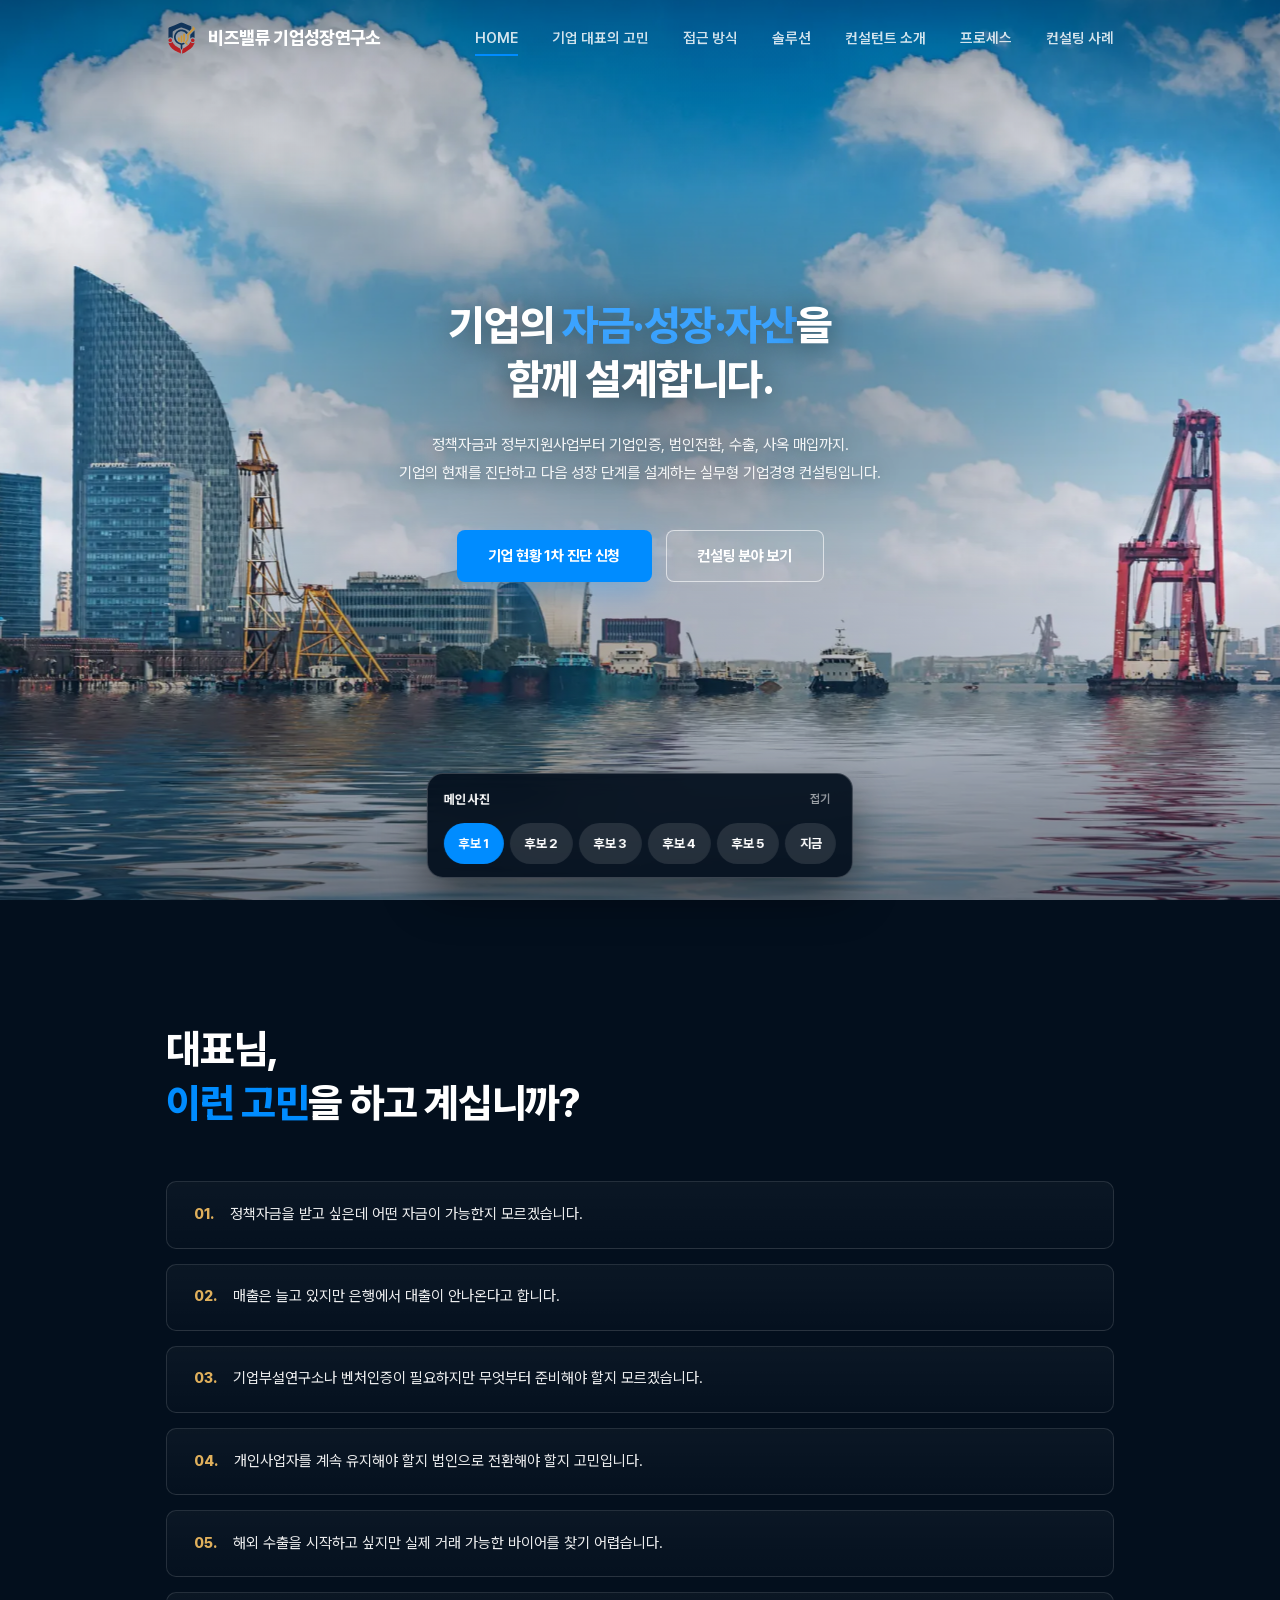
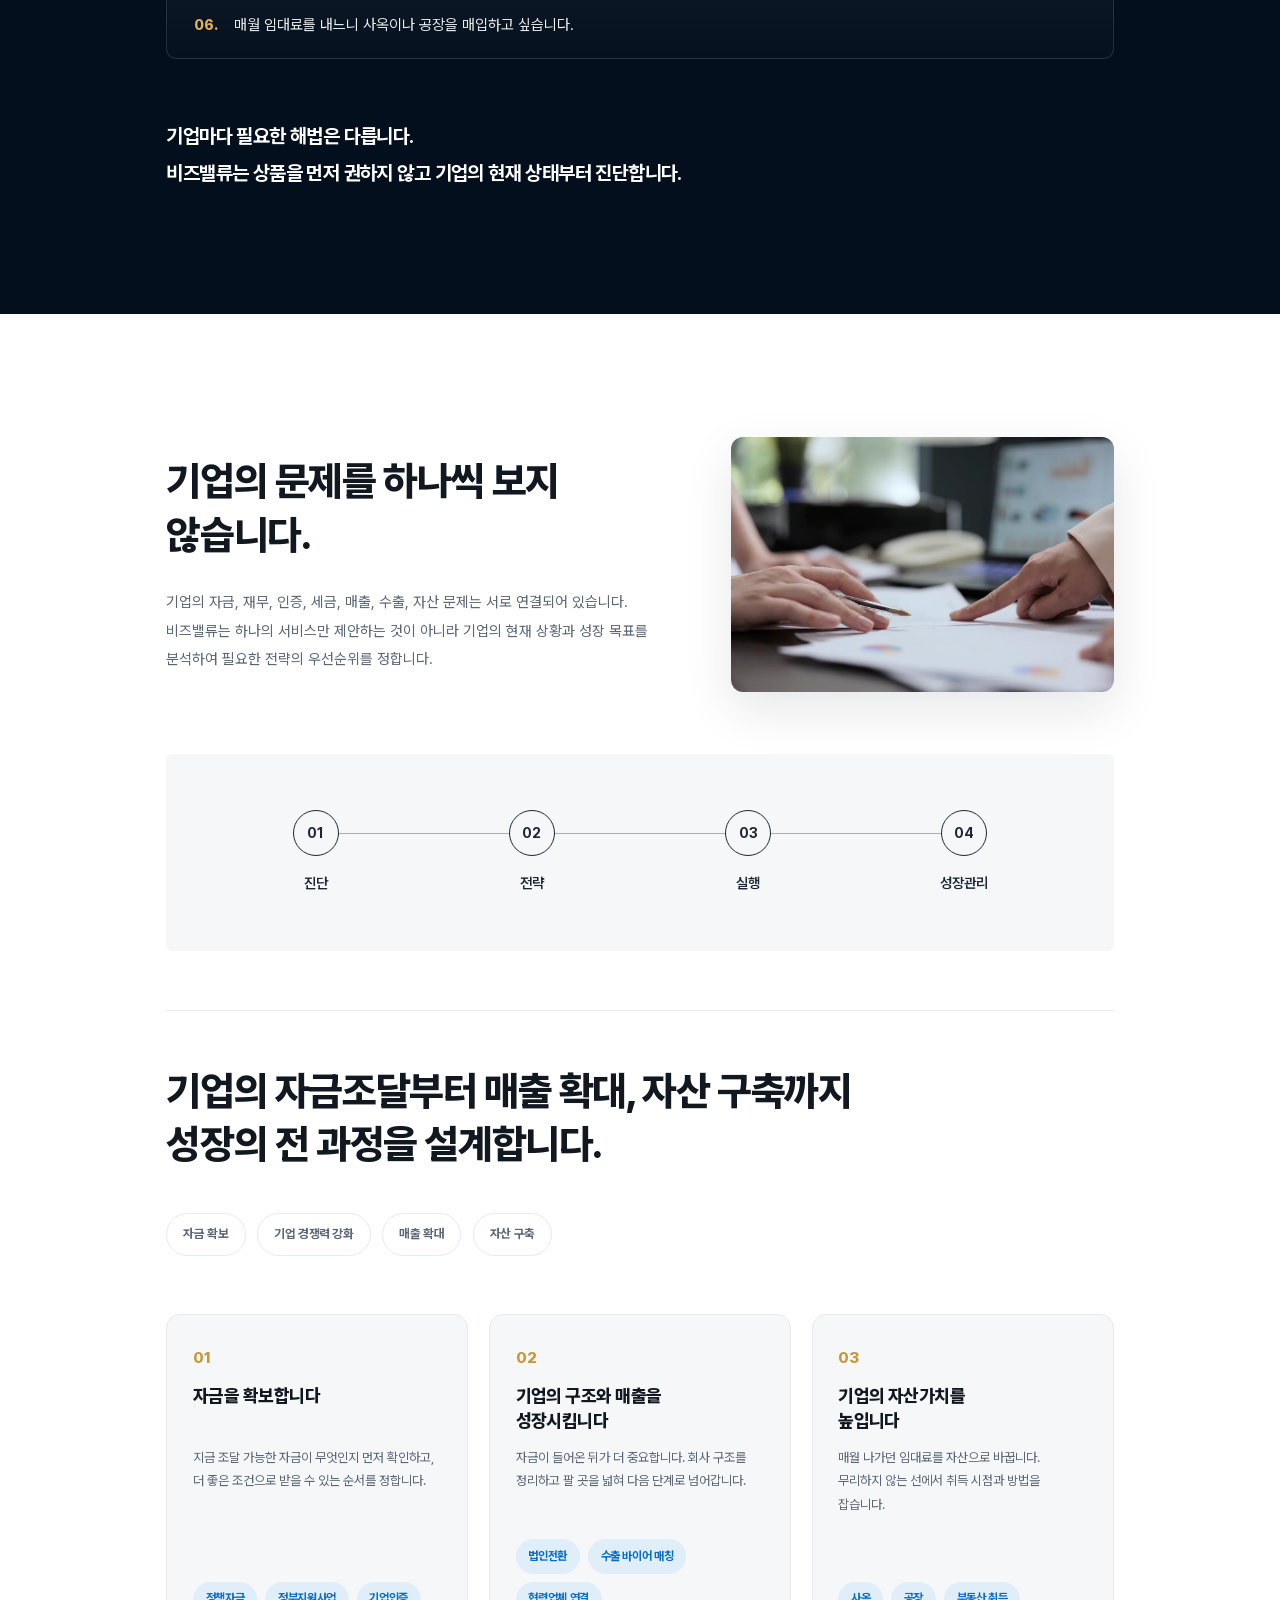
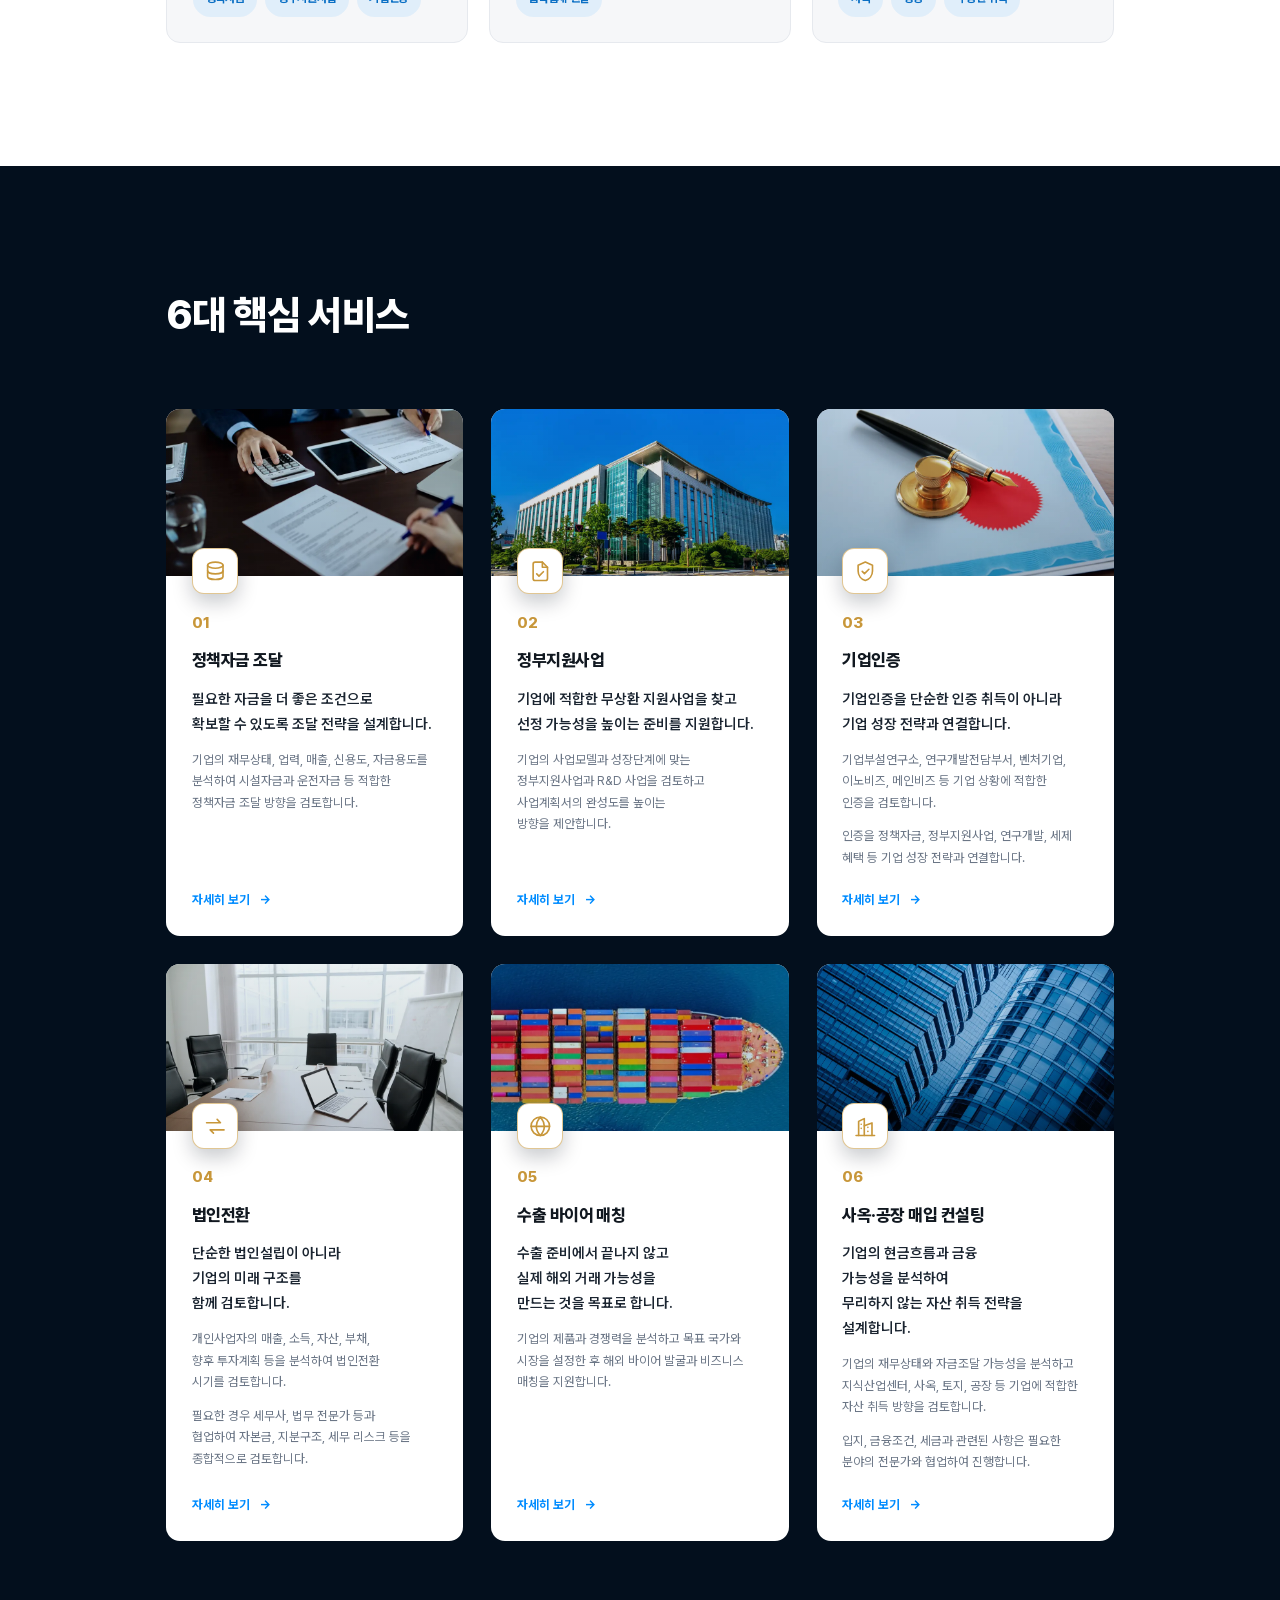
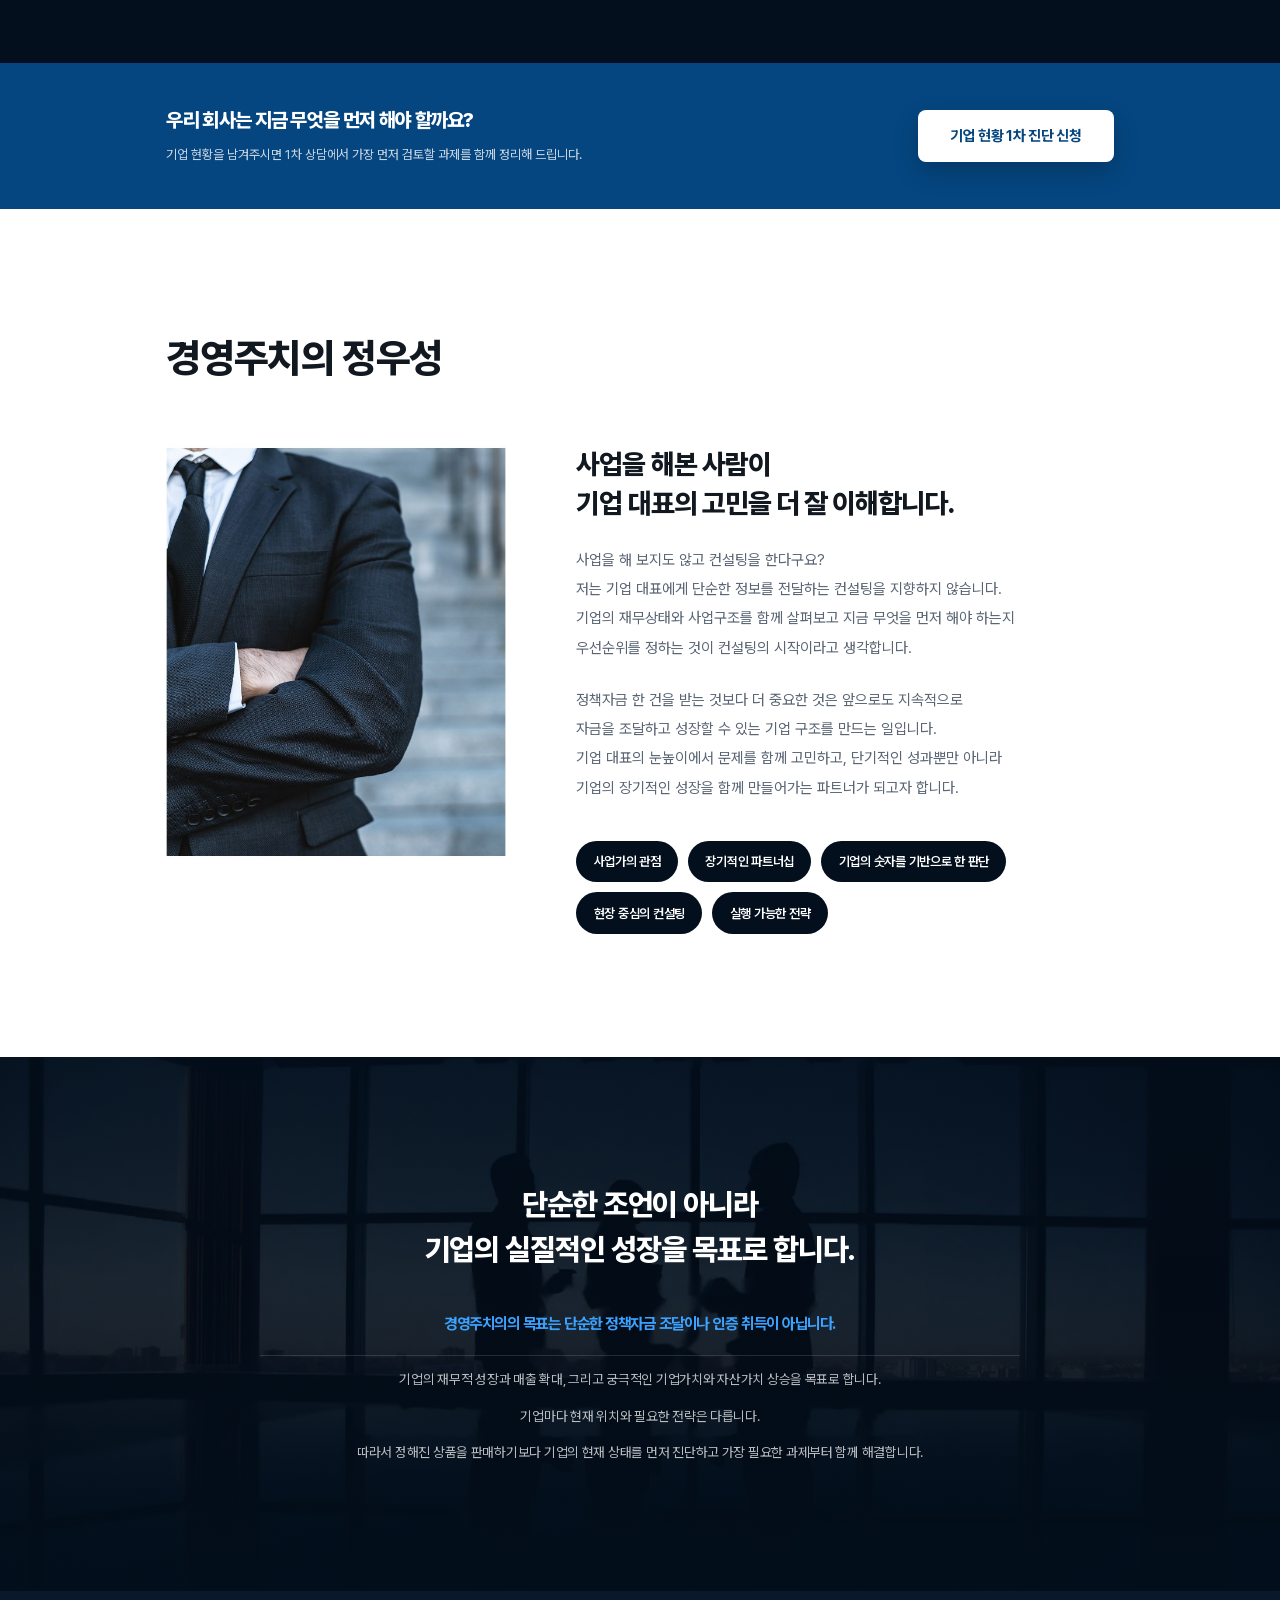
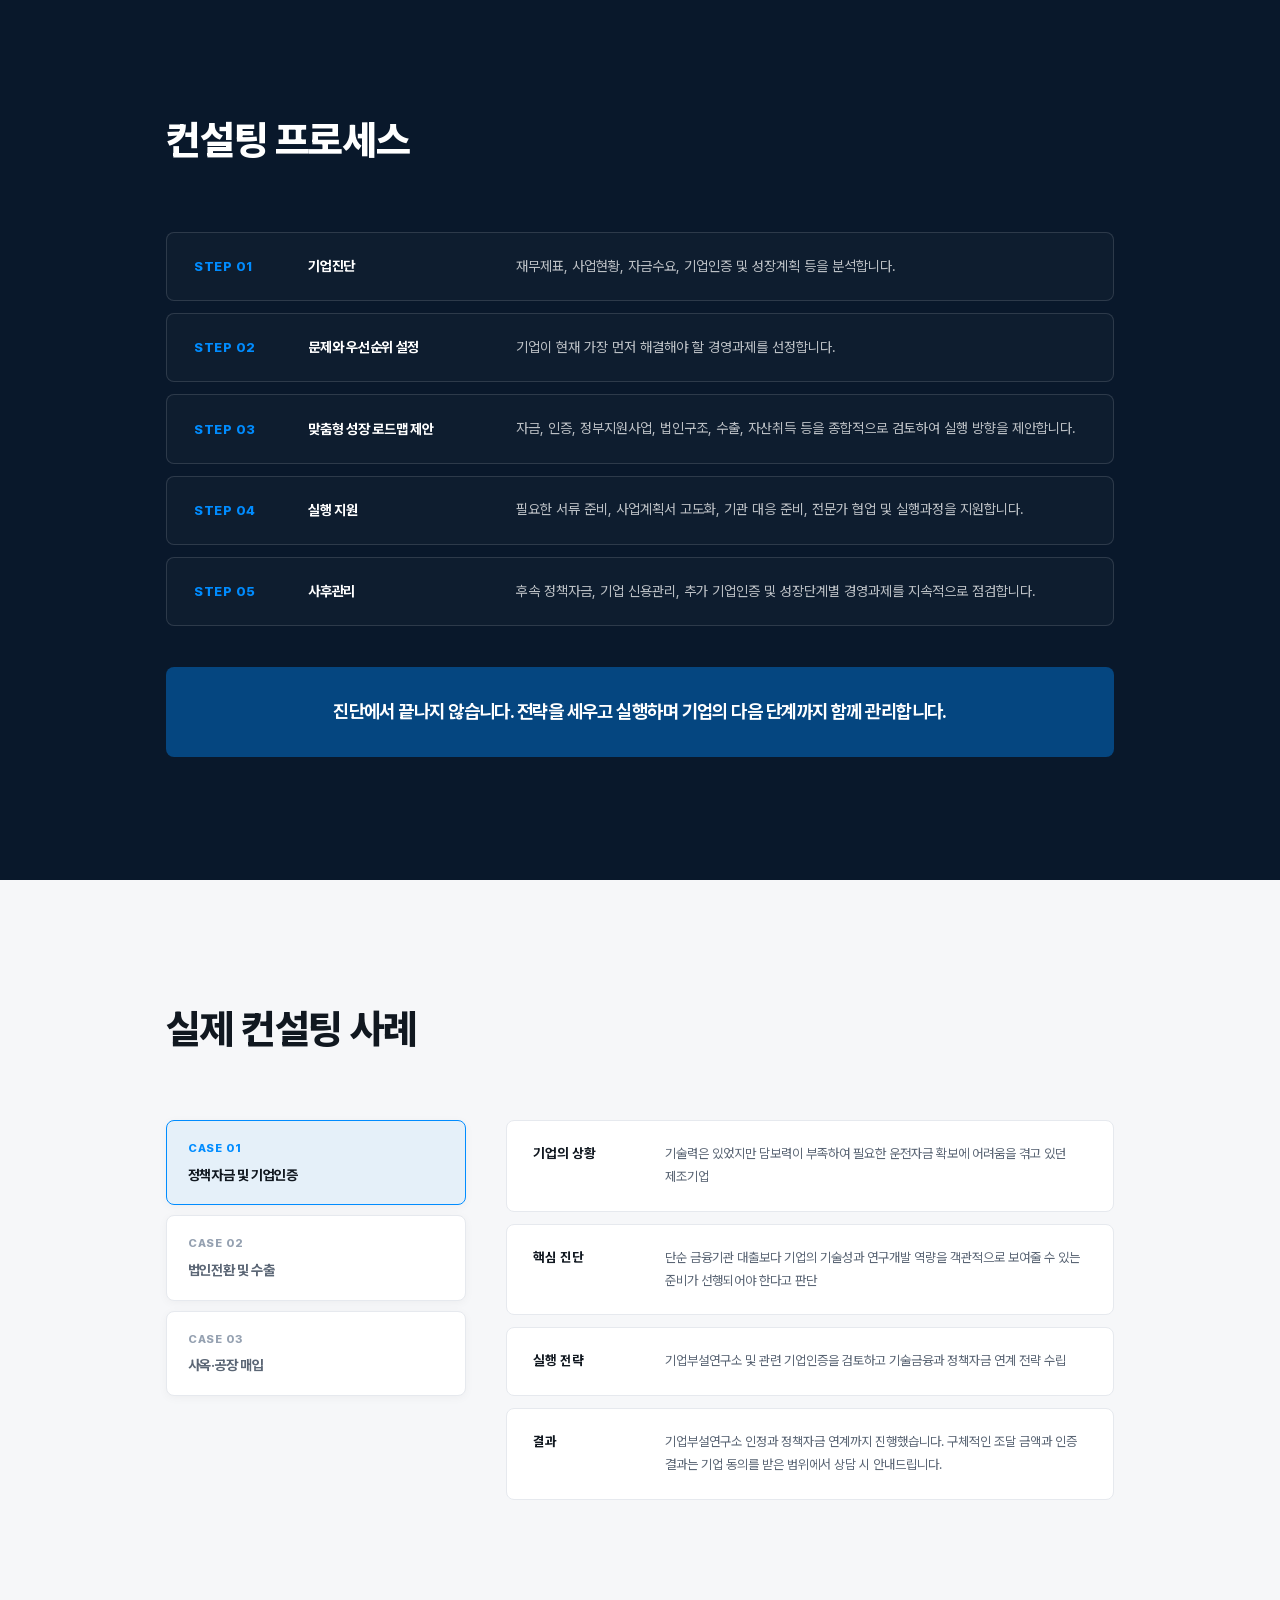
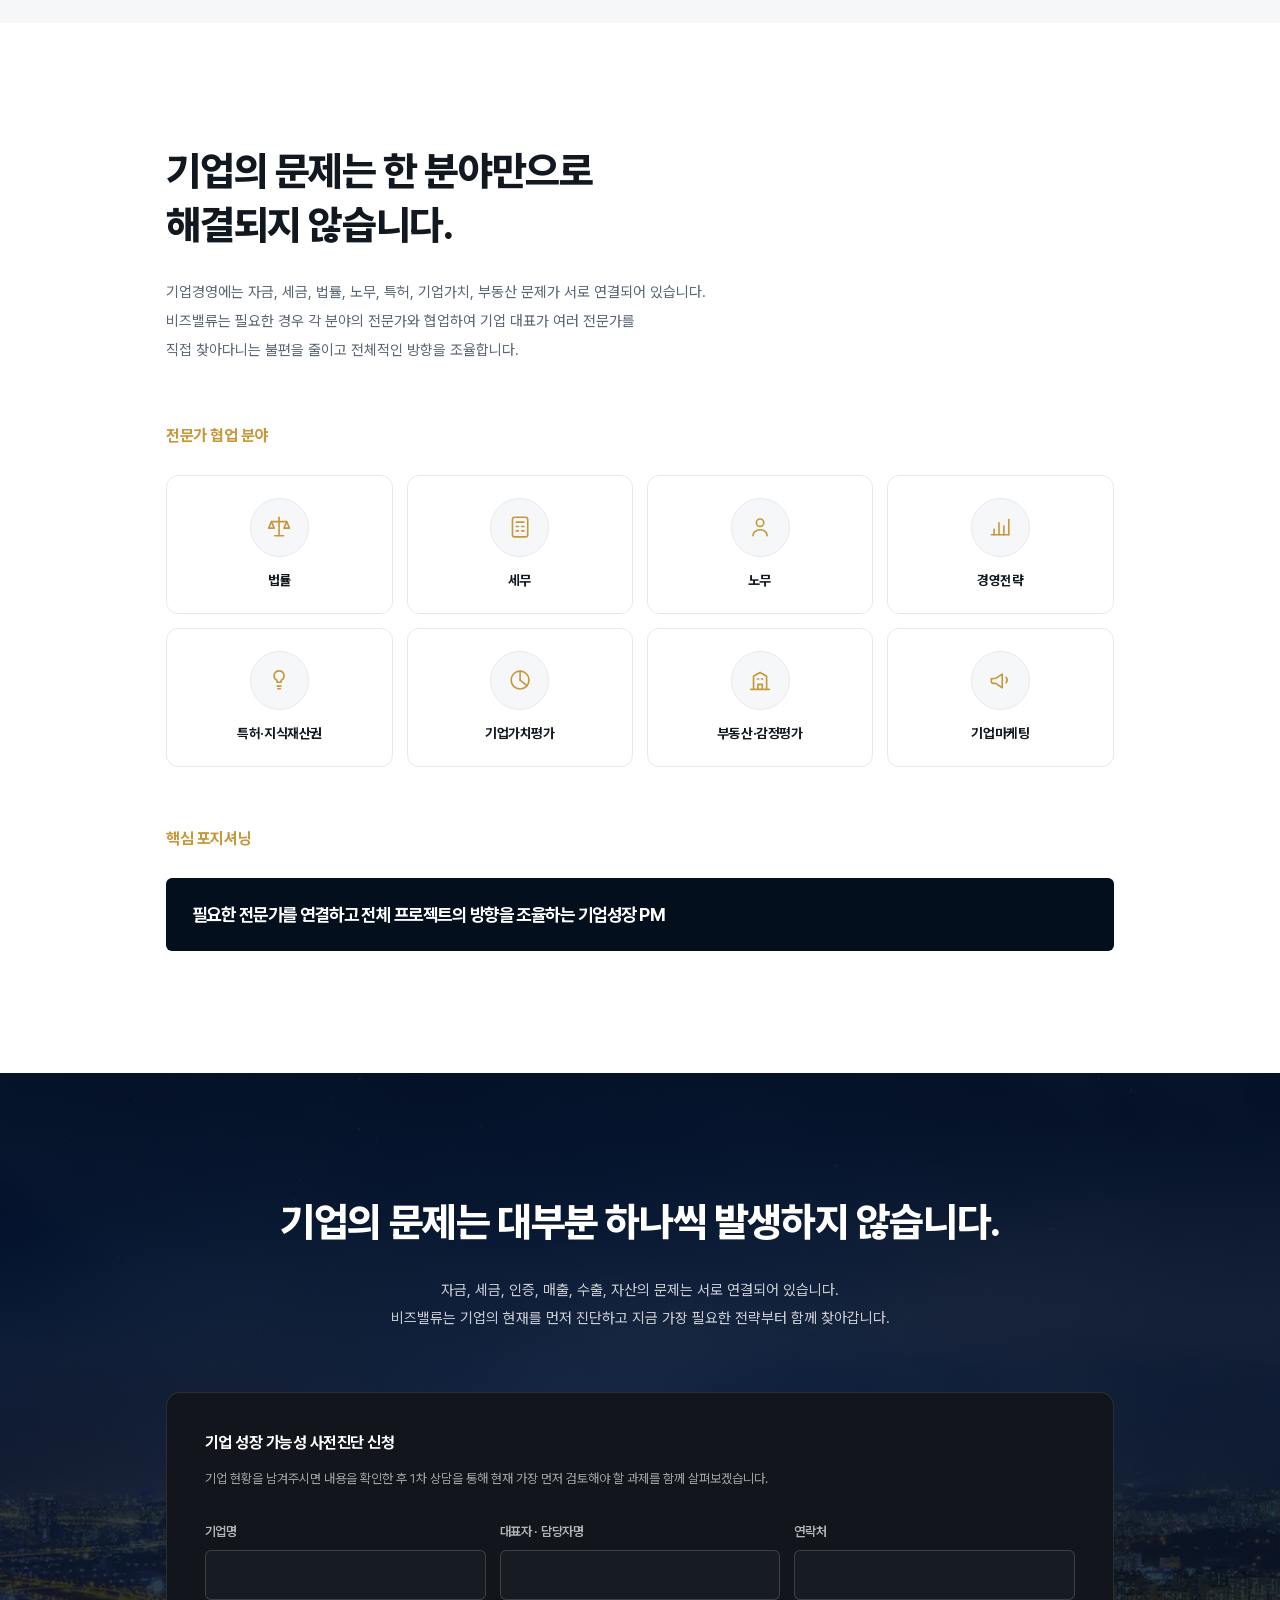
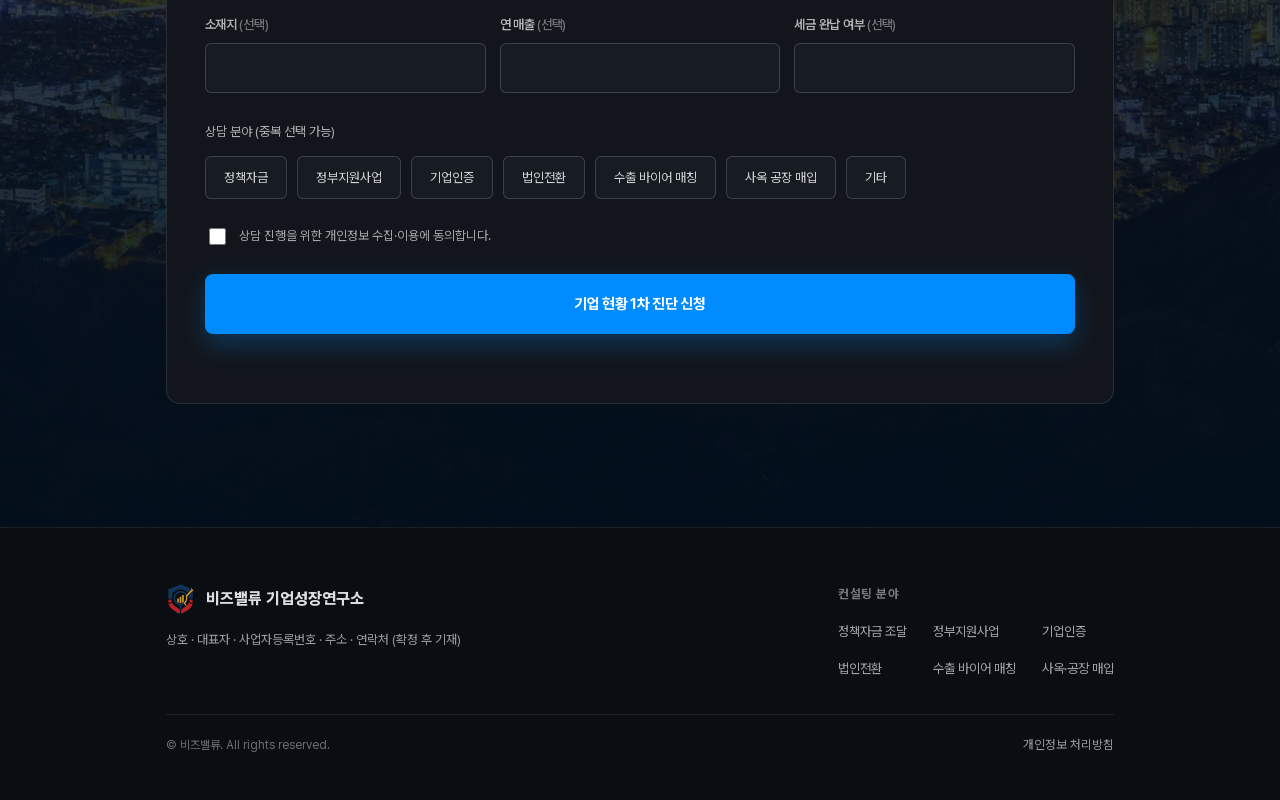
==== commit 602149a9: "클릭되지 않는 요소의 호버 반응 제거 + 오해를 부르던 강조 삭제 읽는 사람이 "이거 눌러지나" 하고 헷갈리는 지점들을 걷어냈다. 규칙을 하나로 정함: 클릭되는 것만 반응한다.  " ====
--- a/index.html
+++ b/index.html
@@ -148,7 +148,7 @@
         <li class="step"><span class="step__dot">01</span><span class="step__label">진단</span></li>
         <li class="step"><span class="step__dot">02</span><span class="step__label">전략</span></li>
         <li class="step"><span class="step__dot">03</span><span class="step__label">실행</span></li>
-        <li class="step is-active"><span class="step__dot">04</span><span class="step__label">성장관리</span></li>
+        <li class="step"><span class="step__dot">04</span><span class="step__label">성장관리</span></li>
       </ol>
     </div>
 
@@ -419,15 +419,48 @@
     </p>
 
     <h3 class="mini reveal">전문가 협업 분야</h3>
-    <ul class="chips reveal">
-      <li class="chip">법률</li>
-      <li class="chip">세무</li>
-      <li class="chip">노무</li>
-      <li class="chip">경영전략</li>
-      <li class="chip">특허·지식재산권</li>
-      <li class="chip">기업가치평가</li>
-      <li class="chip">부동산·감정평가</li>
-      <li class="chip">기업마케팅</li>
+    <!-- ============================================================
+         협업 전문가 프로필 자리.
+         사진과 이름을 받으면 각 카드에서
+         · .expert__ph 안의 <svg> 를 <img src="..." alt=""> 로 바꾸고
+         · .expert__field 아래에 <p class="expert__name">이름 직함</p>
+           <p class="expert__org">소속</p> 두 줄을 추가하면 됩니다.
+         자격사의 고유 업무를 직접 수행하는 것처럼 보이지 않도록
+         "협업" 표기를 지운 채로 쓰지 마십시오.
+         ============================================================ -->
+    <ul class="experts reveal">
+      <li class="expert">
+        <div class="expert__ph" aria-hidden="true"><svg viewBox="0 0 24 24"><path d="M12 3v16"/><path d="M5 7h14"/><path d="M5 7L2.5 13h5z"/><path d="M19 7l-2.5 6h5z"/><path d="M8 20h8"/></svg></div>
+        <p class="expert__field">법률</p>
+      </li>
+      <li class="expert">
+        <div class="expert__ph" aria-hidden="true"><svg viewBox="0 0 24 24"><rect x="5" y="3" width="14" height="18" rx="2"/><path d="M8.5 7.5h7"/><path d="M8.5 11.5h2M13.5 11.5h2"/><path d="M8.5 15.5h2M13.5 15.5h2"/></svg></div>
+        <p class="expert__field">세무</p>
+      </li>
+      <li class="expert">
+        <div class="expert__ph" aria-hidden="true"><svg viewBox="0 0 24 24"><circle cx="12" cy="8" r="3.4"/><path d="M5.5 20c0-3.3 2.9-5.6 6.5-5.6s6.5 2.3 6.5 5.6"/></svg></div>
+        <p class="expert__field">노무</p>
+      </li>
+      <li class="expert">
+        <div class="expert__ph" aria-hidden="true"><svg viewBox="0 0 24 24"><path d="M4 19h16"/><path d="M6.5 19v-5"/><path d="M11 19V8"/><path d="M15.5 19v-8"/><path d="M20 19V5"/></svg></div>
+        <p class="expert__field">경영전략</p>
+      </li>
+      <li class="expert">
+        <div class="expert__ph" aria-hidden="true"><svg viewBox="0 0 24 24"><path d="M12 3.5a4.5 4.5 0 0 0-2.6 8.2c.5.4.8 1 .8 1.6v.7h3.6v-.7c0-.6.3-1.2.8-1.6A4.5 4.5 0 0 0 12 3.5z"/><path d="M10.2 17.5h3.6"/><path d="M10.8 20h2.4"/></svg></div>
+        <p class="expert__field">특허·지식재산권</p>
+      </li>
+      <li class="expert">
+        <div class="expert__ph" aria-hidden="true"><svg viewBox="0 0 24 24"><circle cx="12" cy="12" r="8.2"/><path d="M12 12V3.8"/><path d="M12 12l6.4 5.1"/></svg></div>
+        <p class="expert__field">기업가치평가</p>
+      </li>
+      <li class="expert">
+        <div class="expert__ph" aria-hidden="true"><svg viewBox="0 0 24 24"><path d="M3.5 20.5h17"/><path d="M6 20.5V8.5L12 5l6 3.5v12"/><path d="M10 20.5v-4.5h4v4.5"/><path d="M9.5 11h1.2M13.3 11h1.2"/></svg></div>
+        <p class="expert__field">부동산·감정평가</p>
+      </li>
+      <li class="expert">
+        <div class="expert__ph" aria-hidden="true"><svg viewBox="0 0 24 24"><path d="M4 10.5v3a1.5 1.5 0 0 0 1.5 1.5H8l6 4V6.5l-6 4H5.5A1.5 1.5 0 0 0 4 12z"/><path d="M17.5 9.5a4 4 0 0 1 0 5"/></svg></div>
+        <p class="expert__field">기업마케팅</p>
+      </li>
     </ul>
 
     <h3 class="mini reveal">핵심 포지셔닝</h3>
--- a/assets/css/style.css
+++ b/assets/css/style.css
@@ -229,7 +229,6 @@
   background:linear-gradient(180deg,rgba(255,255,255,.035),rgba(255,255,255,.012));
   transition:border-color .3s,transform .3s var(--ease),background .3s;
 }
-.worry:hover{border-color:rgba(0,140,255,.55);transform:translateX(6px);background:rgba(0,140,255,.07)}
 .worry__no{color:var(--gold-soft);font-weight:800;font-size:clamp(13px,1.12vw,21px);flex:none;line-height:1.7}
 .worry__txt{font-size:clamp(14.5px,1.17vw,22px);color:rgba(255,255,255,.92);line-height:1.7}
 .worries__closing{
@@ -255,12 +254,11 @@
   border:1.5px solid #1d2733;font-size:clamp(14px,1.06vw,20px);font-weight:700;color:#1d2733;
 }
 .step__label{font-size:clamp(14px,1.12vw,21px);font-weight:600;color:#1d2733}
-.step.is-active .step__dot{background:var(--blue);border-color:var(--blue);color:#fff;box-shadow:0 8px 20px rgba(0,140,255,.35)}
-.step.is-active .step__label{color:var(--blue);font-weight:700}
 
 /* ================= 서비스 카드 ================= */
 .cards{margin-top:clamp(44px,5.2vw,100px);display:grid;grid-template-columns:repeat(3,1fr);gap:28px}
 .card{
+  position:relative;
   background:#fff;color:var(--txt);border-radius:var(--radius);overflow:hidden;
   padding:clamp(30px,2.4vw,46px) clamp(22px,2vw,38px) clamp(24px,2vw,38px);display:flex;flex-direction:column;
   transition:transform .32s var(--ease),box-shadow .32s var(--ease);
@@ -279,7 +277,6 @@
   display:grid;place-items:center;margin-bottom:clamp(16px,1.3vw,26px);
   border:1px solid rgba(200,151,58,.55);
 }
-.card:hover .card__icon{background:var(--gold-dim);border-color:rgba(200,151,58,.8)}
 .card__icon svg{width:56%;height:56%;fill:none;stroke:var(--gold);stroke-width:1.6;stroke-linecap:round;stroke-linejoin:round}
 .card__no{color:var(--gold);font-weight:800;font-size:clamp(15px,1.18vw,22px);letter-spacing:.02em}
 .card__title{margin-top:clamp(12px,0.85vw,16px);font-size:clamp(17px,1.32vw,25.5px);font-weight:800;letter-spacing:-.03em}
@@ -290,6 +287,8 @@
   margin-top:auto;padding-top:clamp(22px,1.6vw,31px);color:var(--blue);font-size:clamp(12.5px,0.89vw,17px);font-weight:700;
   display:inline-flex;align-items:center;gap:10px;
 }
+/* 카드 어디를 눌러도 상세로 가도록 링크 영역을 카드 전체로 넓힌다 */
+.card__more::after{content:"";position:absolute;inset:0;z-index:2}
 .card__more span{transition:transform .25s var(--ease)}
 .card__more:hover span{transform:translateX(6px)}
 
@@ -297,7 +296,6 @@
 .profile{margin-top:clamp(38px,4.6vw,88px);display:grid;grid-template-columns:340px 1fr;gap:70px;align-items:start}
 .profile__photo{overflow:hidden;border-radius:4px;background:var(--grey)}
 .profile__photo img{width:100%;transition:transform .8s var(--ease)}
-.profile__photo:hover img{transform:scale(1.04)}
 .profile__title{font-size:clamp(20px,2.15vw,41px);font-weight:800;letter-spacing:-.035em;line-height:1.42}
 .profile__txt{margin-top:clamp(20px,1.8vw,34px);font-size:clamp(15px,1.14vw,22px);line-height:1.95;color:var(--txt-sub)}
 .tags{margin-top:38px;display:flex;flex-wrap:wrap;gap:10px}
@@ -316,9 +314,8 @@
 .steprow{
   display:grid;grid-template-columns:96px 190px 1fr;align-items:center;gap:0 clamp(16px,1.4vw,27px);
   padding:clamp(20px,1.7vw,32px) clamp(22px,2.1vw,40px);border:1px solid rgba(255,255,255,.13);border-radius:8px;
-  background:rgba(255,255,255,.025);transition:border-color .3s,background .3s;
-}
-.steprow:hover{border-color:rgba(0,140,255,.5);background:rgba(0,140,255,.06)}
+  background:rgba(255,255,255,.025);
+}
 .steprow__no{color:var(--blue);font-weight:800;font-size:clamp(13px,0.94vw,18px);letter-spacing:.04em;white-space:nowrap}
 .steprow__name{font-weight:700;font-size:clamp(14px,1.04vw,20px);letter-spacing:-.02em}
 .steprow__desc{font-size:clamp(14px,1.07vw,20.5px);color:rgba(255,255,255,.72);line-height:1.7}
@@ -342,10 +339,29 @@
 
 /* ================= 전문가 협업 ================= */
 .mini{margin-top:clamp(42px,4.6vw,88px);font-size:clamp(16px,1.18vw,23px);font-weight:700;letter-spacing:-.03em;color:var(--gold)}
-.chips{margin-top:26px;display:grid;grid-template-columns:repeat(4,1fr);gap:14px}
-.chip{display:grid;place-items:center;text-align:center;min-height:clamp(58px,4.4vw,87px);padding:0 14px;border-radius:8px;font-size:clamp(14px,1.06vw,20px);font-weight:700;letter-spacing:-.02em;background:rgba(3,15,29,.04);border:1px solid rgba(3,15,29,.12);color:var(--txt);transition:border-color .25s,background .25s,color .25s}
-/* 칩은 링크가 아니므로 파랑(행동)이 아니라 골드(라벨)로 반응한다 */
-.chip:hover{background:var(--gold-dim);border-color:rgba(200,151,58,.5);color:#6b4d12;transform:translateY(-4px)}
+/* 협업 전문가. 사진을 받으면 원 안의 아이콘을 사진으로 갈아끼운다 */
+.experts{
+  margin-top:26px;display:grid;grid-template-columns:repeat(4,1fr);gap:clamp(12px,1.1vw,20px);
+}
+.expert{
+  display:flex;flex-direction:column;align-items:center;text-align:center;
+  padding:clamp(20px,1.7vw,32px) clamp(12px,1vw,18px);
+  border:1px solid var(--line);border-radius:12px;background:#fff;
+}
+.expert__ph{
+  width:clamp(58px,4.6vw,86px);height:clamp(58px,4.6vw,86px);border-radius:50%;
+  background:var(--grey);border:1px solid var(--line);
+  display:grid;place-items:center;overflow:hidden;flex:none;
+}
+.expert__ph svg{width:46%;height:46%;fill:none;stroke:var(--gold);stroke-width:1.5;stroke-linecap:round;stroke-linejoin:round}
+.expert__ph img{width:100%;height:100%;object-fit:cover}
+.expert__field{
+  margin-top:clamp(12px,1vw,18px);font-size:clamp(13.5px,1vw,19px);
+  font-weight:700;letter-spacing:-.03em;color:var(--txt);
+}
+.expert__name{margin-top:6px;font-size:clamp(12.5px,0.9vw,17px);font-weight:600;color:var(--txt-sub)}
+.expert__org{margin-top:2px;font-size:clamp(11.5px,0.82vw,15px);color:#8b95a3}
+
 .position{
   margin:26px 0 0;max-width:min(1080px,100%);background:var(--navy);color:#fff;
   font-weight:700;font-size:clamp(14px,1.4vw,26px);text-wrap:balance;
@@ -449,7 +465,7 @@
   .card__lead br,.body br,.hero__lead br,.profile__txt br{display:none}
   .profile{grid-template-columns:280px 1fr;gap:44px}
   .case{grid-template-columns:1fr;gap:26px}
-  .chips{grid-template-columns:repeat(3,minmax(0,1fr))}
+  .experts{grid-template-columns:repeat(3,1fr)}
   .steprow{grid-template-columns:auto 1fr;gap:6px 14px}
   .steprow__name{grid-column:2}
   .steprow__desc{grid-column:2}
@@ -479,7 +495,6 @@
 
   .worries{margin-top:44px}
   .worry{padding:18px 20px;gap:12px}
-  .worry:hover{transform:none}
   .worry__txt{font-size:14px}
   .worries__closing{margin-top:46px}
 
@@ -501,7 +516,7 @@
   .case__row{grid-template-columns:1fr;gap:8px;padding:18px 20px}
 
   .mini{margin-top:52px}
-  .chips{grid-template-columns:repeat(2,1fr)}
+  .experts{grid-template-columns:repeat(2,1fr)}
   .form__grid{grid-template-columns:1fr}
   .formbox{padding:30px 22px 28px;margin-top:40px}
 
@@ -512,7 +527,7 @@
 }
 
 @media (max-width:339px){
-  .chips{grid-template-columns:1fr}
+  .experts{grid-template-columns:1fr}
 }
 
 /* =========================================================
@@ -530,20 +545,14 @@
   padding:clamp(9px,0.8vw,15px) clamp(14px,1.25vw,24px);
   border:1px solid var(--line);border-radius:100px;background:#fff;
 }
-.flow li:not(:last-child)::after{
-  content:"";margin-left:clamp(10px,1vw,19px);
-  width:clamp(14px,1.1vw,21px);height:1px;background:var(--line);
-}
-.flow li:last-child{border-color:rgba(0,140,255,.45);color:var(--blue);background:rgba(0,140,255,.05)}
+
 
 .values{margin-top:clamp(40px,4.6vw,88px);display:grid;grid-template-columns:repeat(3,1fr);gap:clamp(16px,1.6vw,30px)}
 .value{
   position:relative;background:var(--grey);border:1px solid var(--line);border-radius:var(--radius);
   padding:clamp(28px,2.4vw,46px) clamp(22px,2vw,38px) clamp(24px,2vw,38px);
   display:flex;flex-direction:column;
-  transition:transform .32s var(--ease),box-shadow .32s var(--ease),border-color .32s;
-}
-.value:hover{transform:translateY(-6px);border-color:rgba(0,140,255,.4);box-shadow:0 22px 50px rgba(3,15,29,.1)}
+}
 .value__no{color:var(--gold);font-weight:800;font-size:clamp(15px,1.18vw,22px);letter-spacing:.02em}
 /* 제목이 한 줄인 카드와 두 줄인 카드의 본문 시작선을 맞춘다 */
 .value__title{margin-top:clamp(12px,0.85vw,16px);font-size:clamp(18px,1.39vw,25.5px);font-weight:800;letter-spacing:-.03em;line-height:1.42;min-height:2.84em}
@@ -653,7 +662,6 @@
   border:1px solid rgba(255,255,255,.13);border-radius:10px;background:rgba(255,255,255,.025);
   transition:border-color .3s,background .3s;
 }
-.do:hover{border-color:rgba(0,140,255,.45);background:rgba(0,140,255,.05)}
 .do__title{font-size:clamp(15px,1.11vw,21px);font-weight:700;letter-spacing:-.03em}
 .do__title b{color:var(--blue);font-weight:800;margin-right:12px}
 .do__txt{margin-top:clamp(9px,0.8vw,15px);font-size:clamp(13px,0.94vw,18px);line-height:1.82;color:rgba(255,255,255,.72)}
@@ -704,7 +712,6 @@
   .value__title br{display:none}
   .value__title{min-height:0}
   .value__desc{min-height:0}
-  .chips{justify-content:stretch}
   .checks{grid-template-columns:1fr}
   .need{grid-template-columns:1fr}
   .siblings{grid-template-columns:repeat(2,1fr)}
@@ -712,10 +719,8 @@
 
 @media (max-width:860px){
   .flow{gap:8px}
-  .flow li:not(:last-child)::after{margin-left:8px;width:12px}
   .case__tabs{flex-direction:row;flex-wrap:wrap}
   .case__tab{flex:1 1 auto;min-width:calc(50% - 5px);padding:14px 16px}
-  .value:hover{transform:none}
 
   .bottombar{
     display:flex;position:fixed;left:0;right:0;bottom:0;z-index:95;gap:8px;
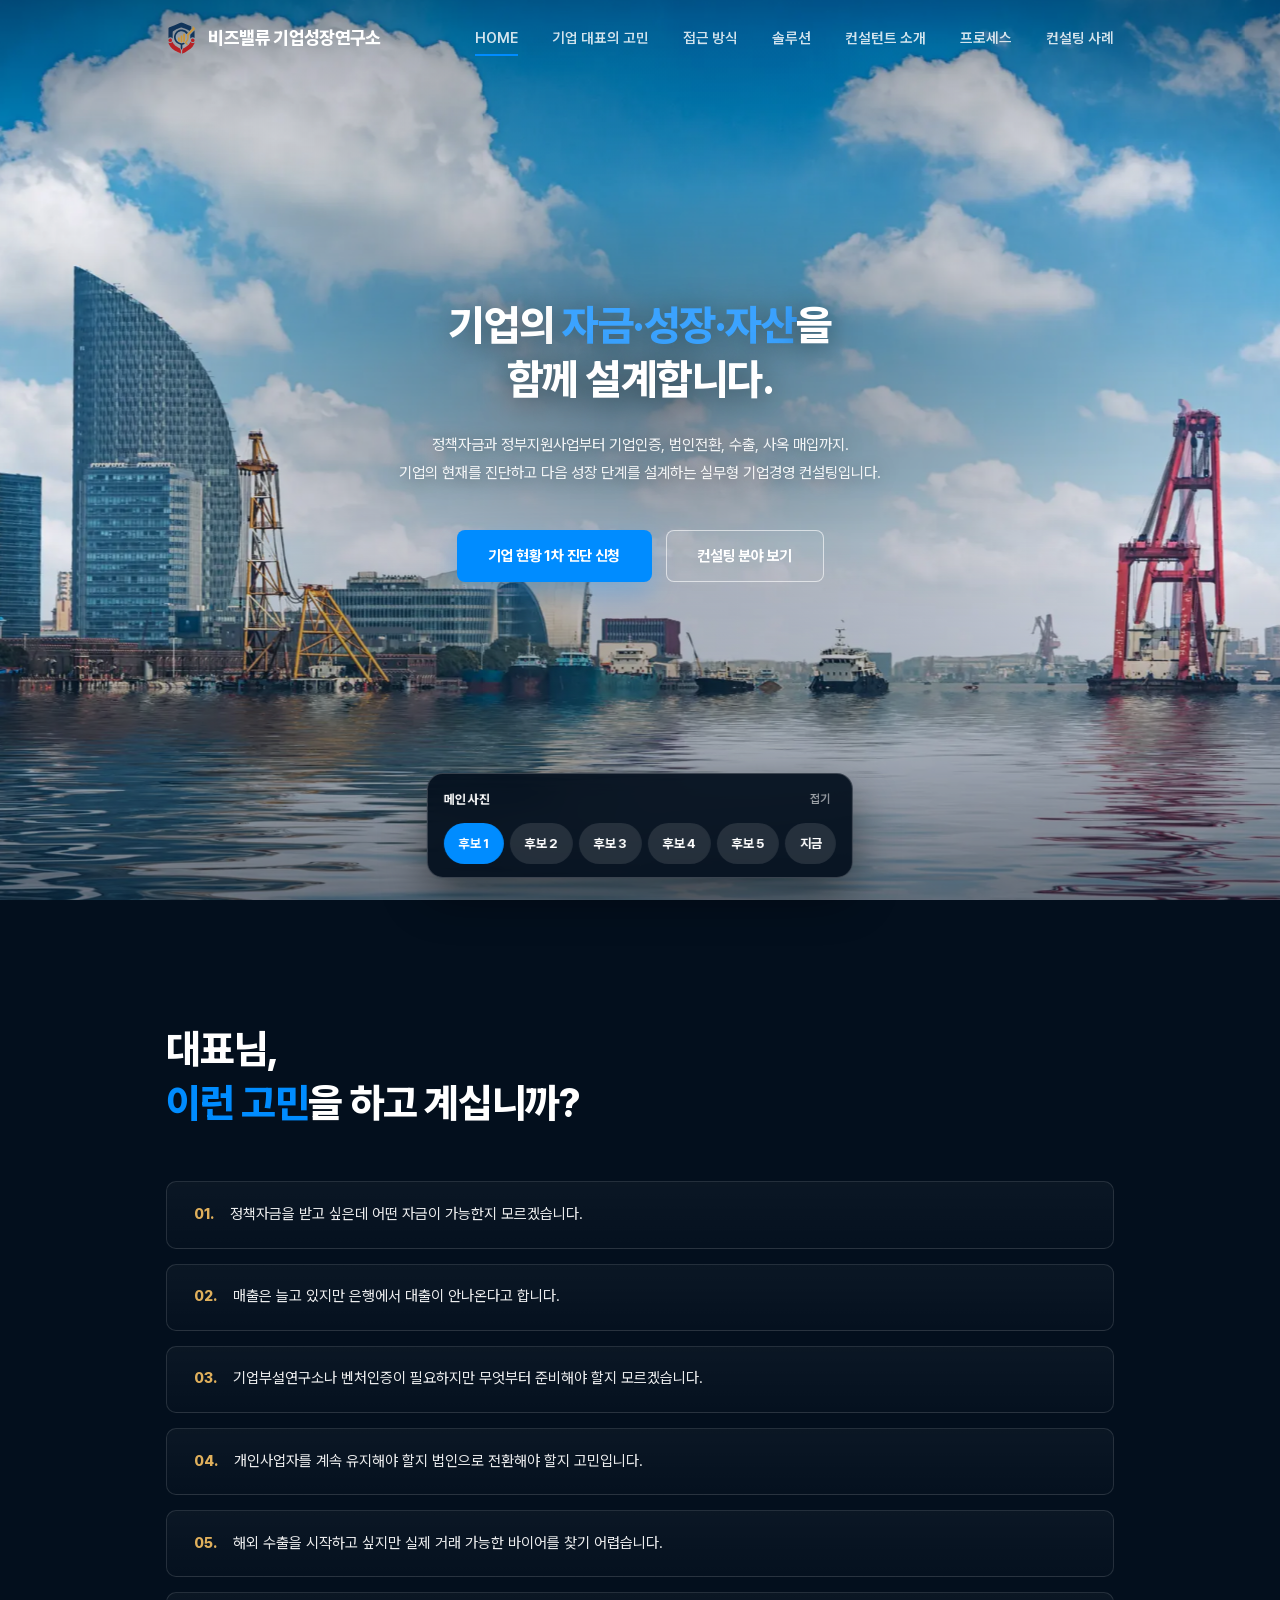
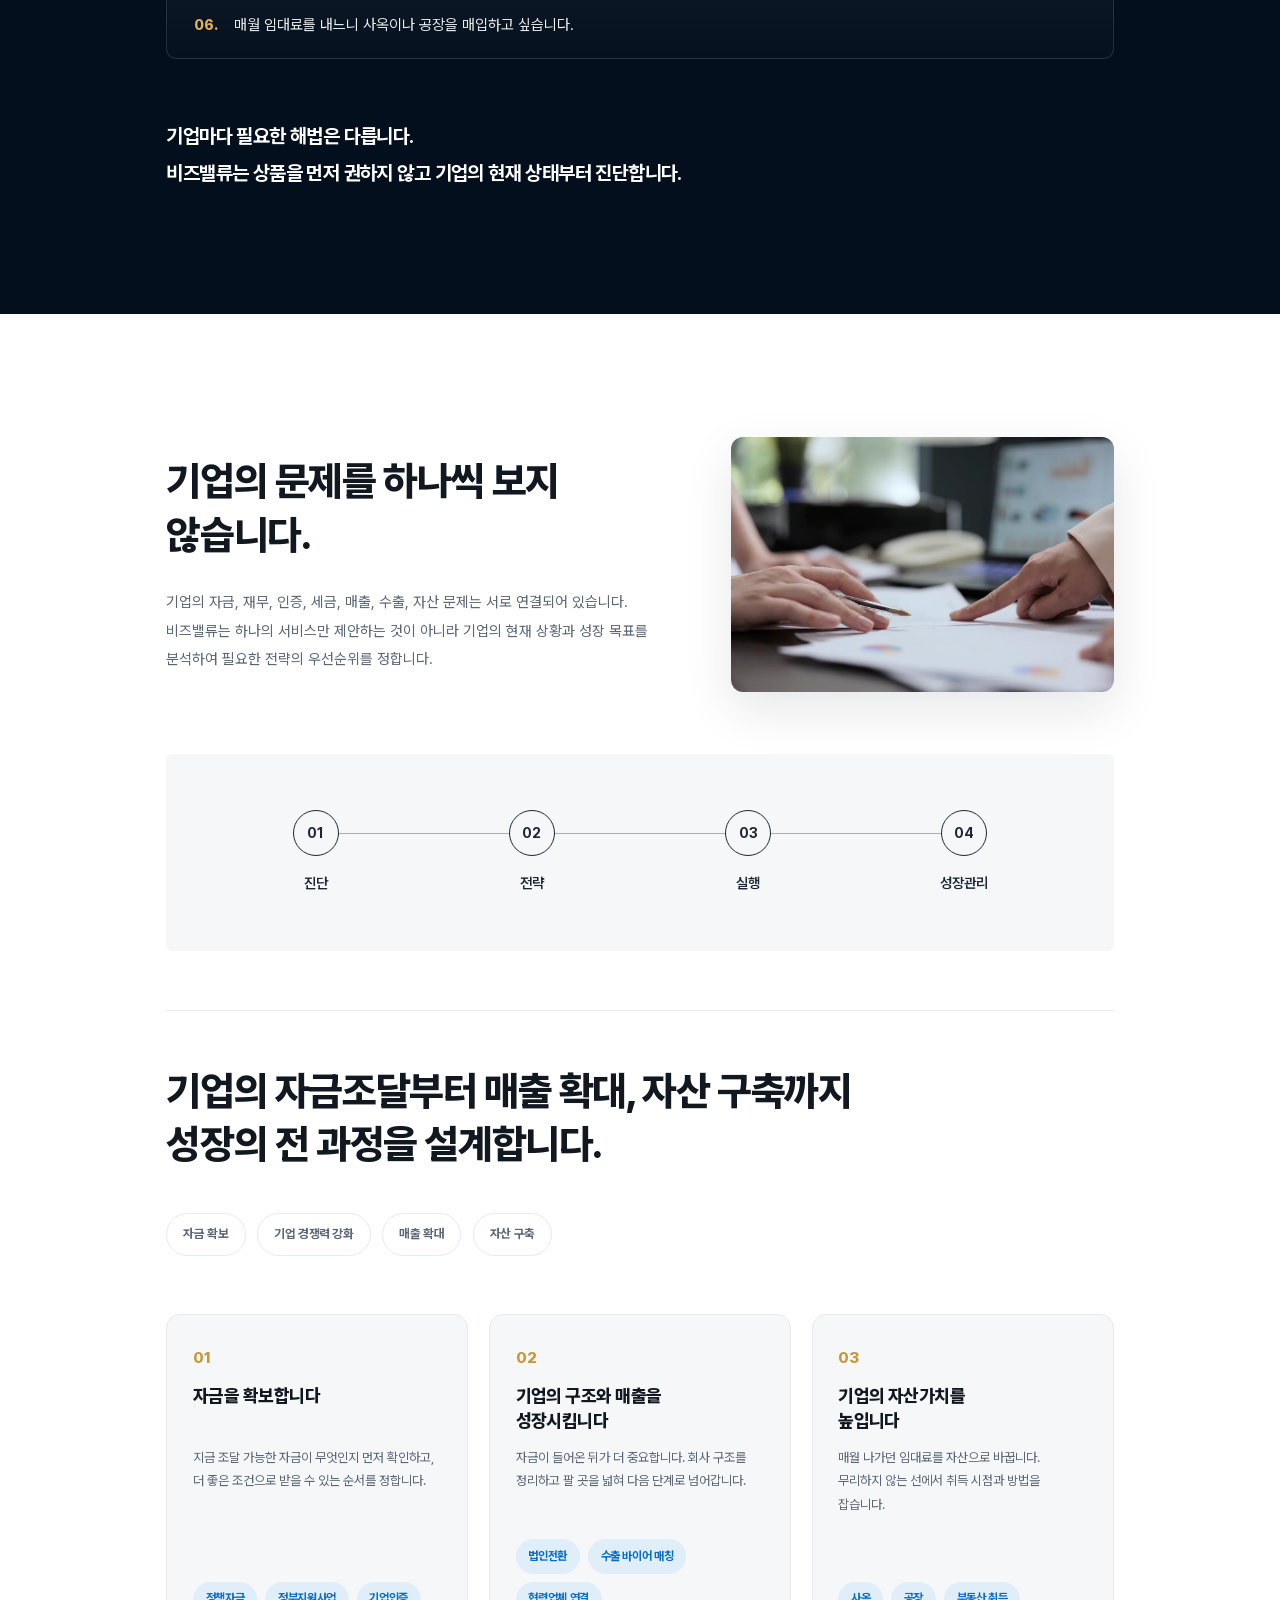
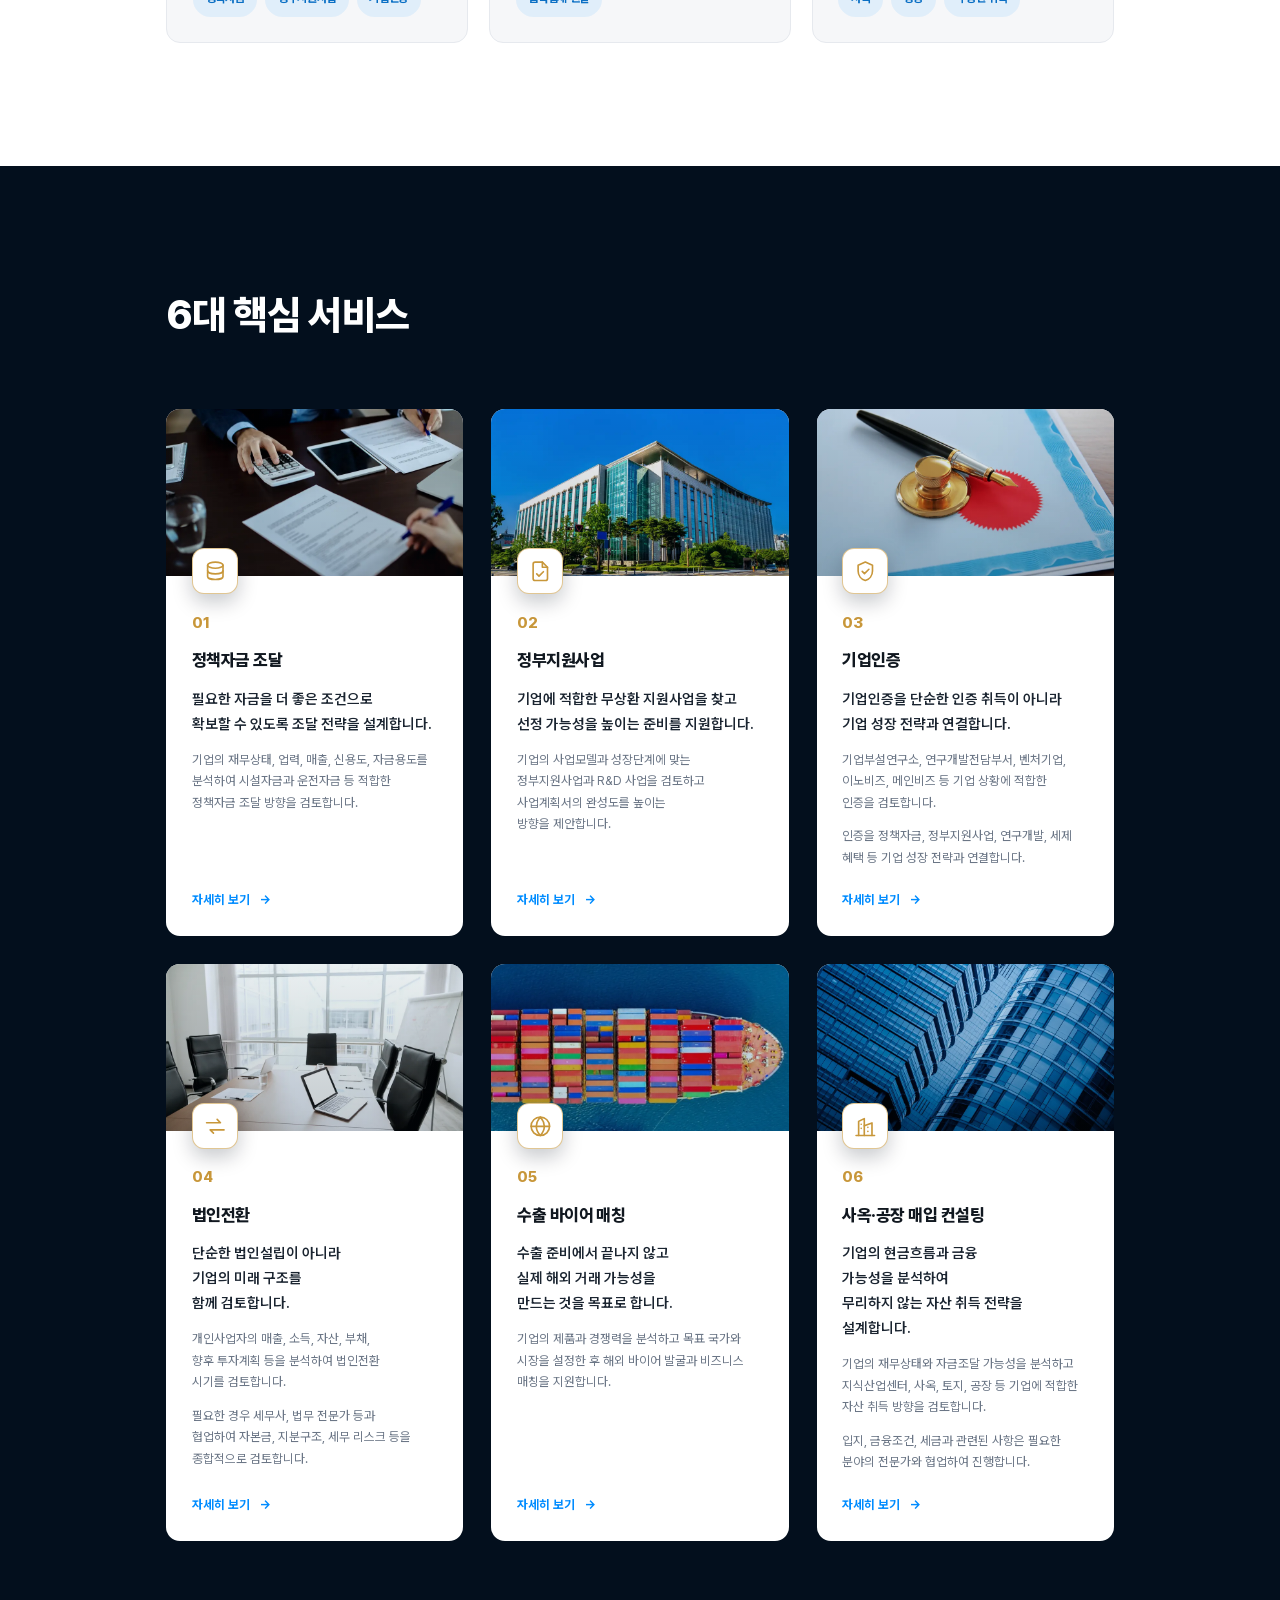
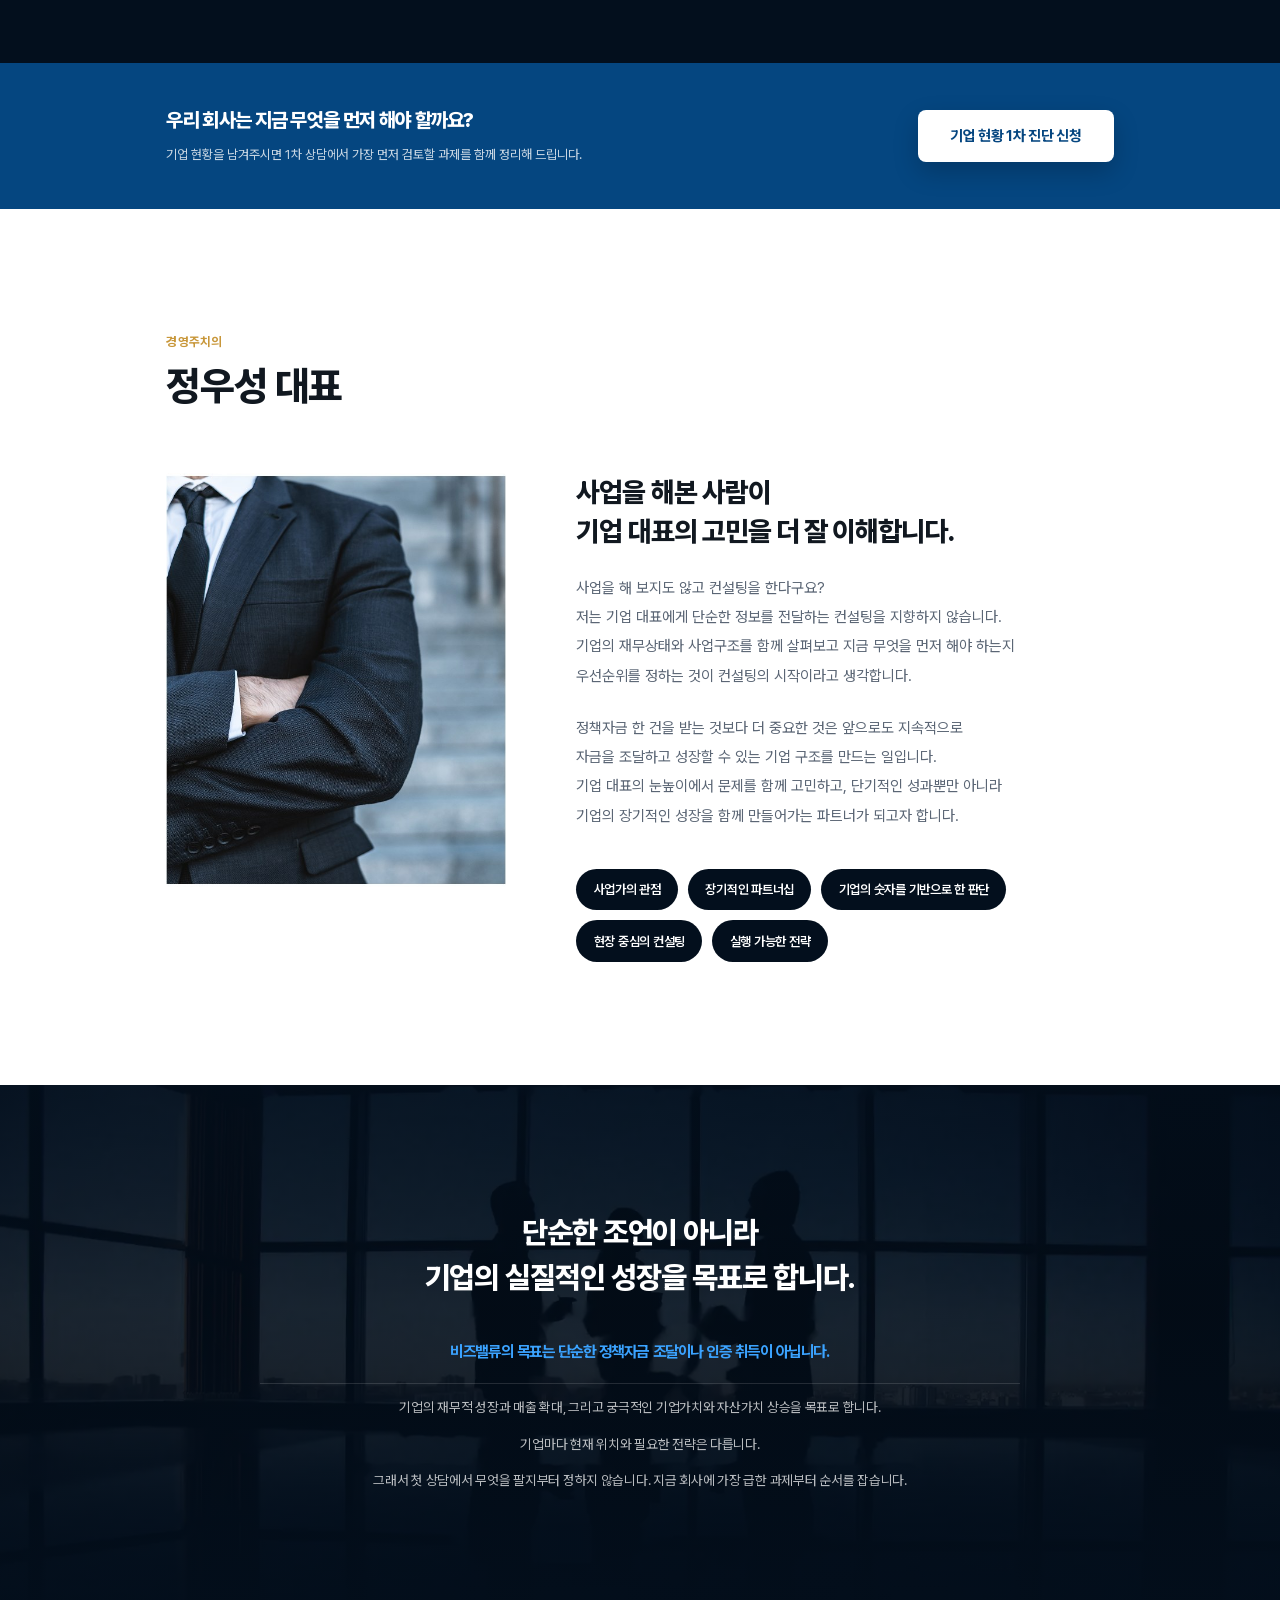
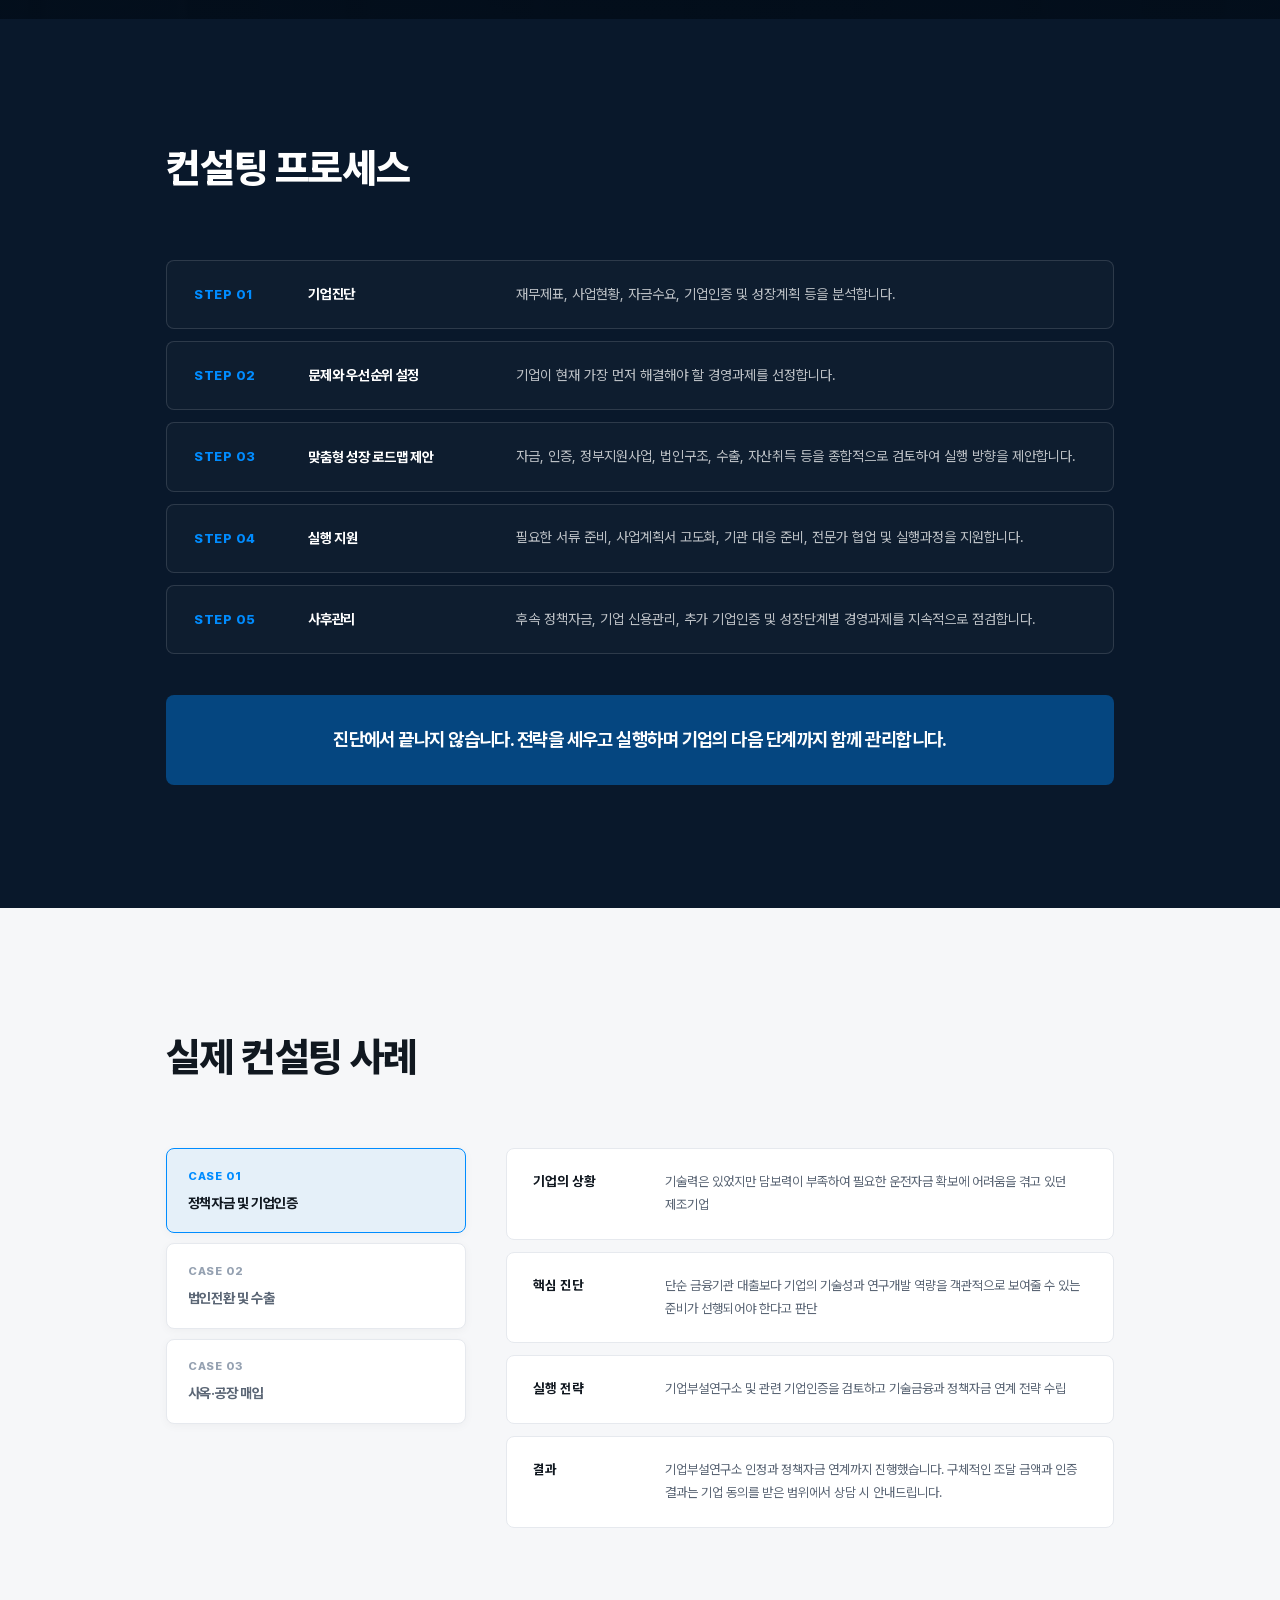
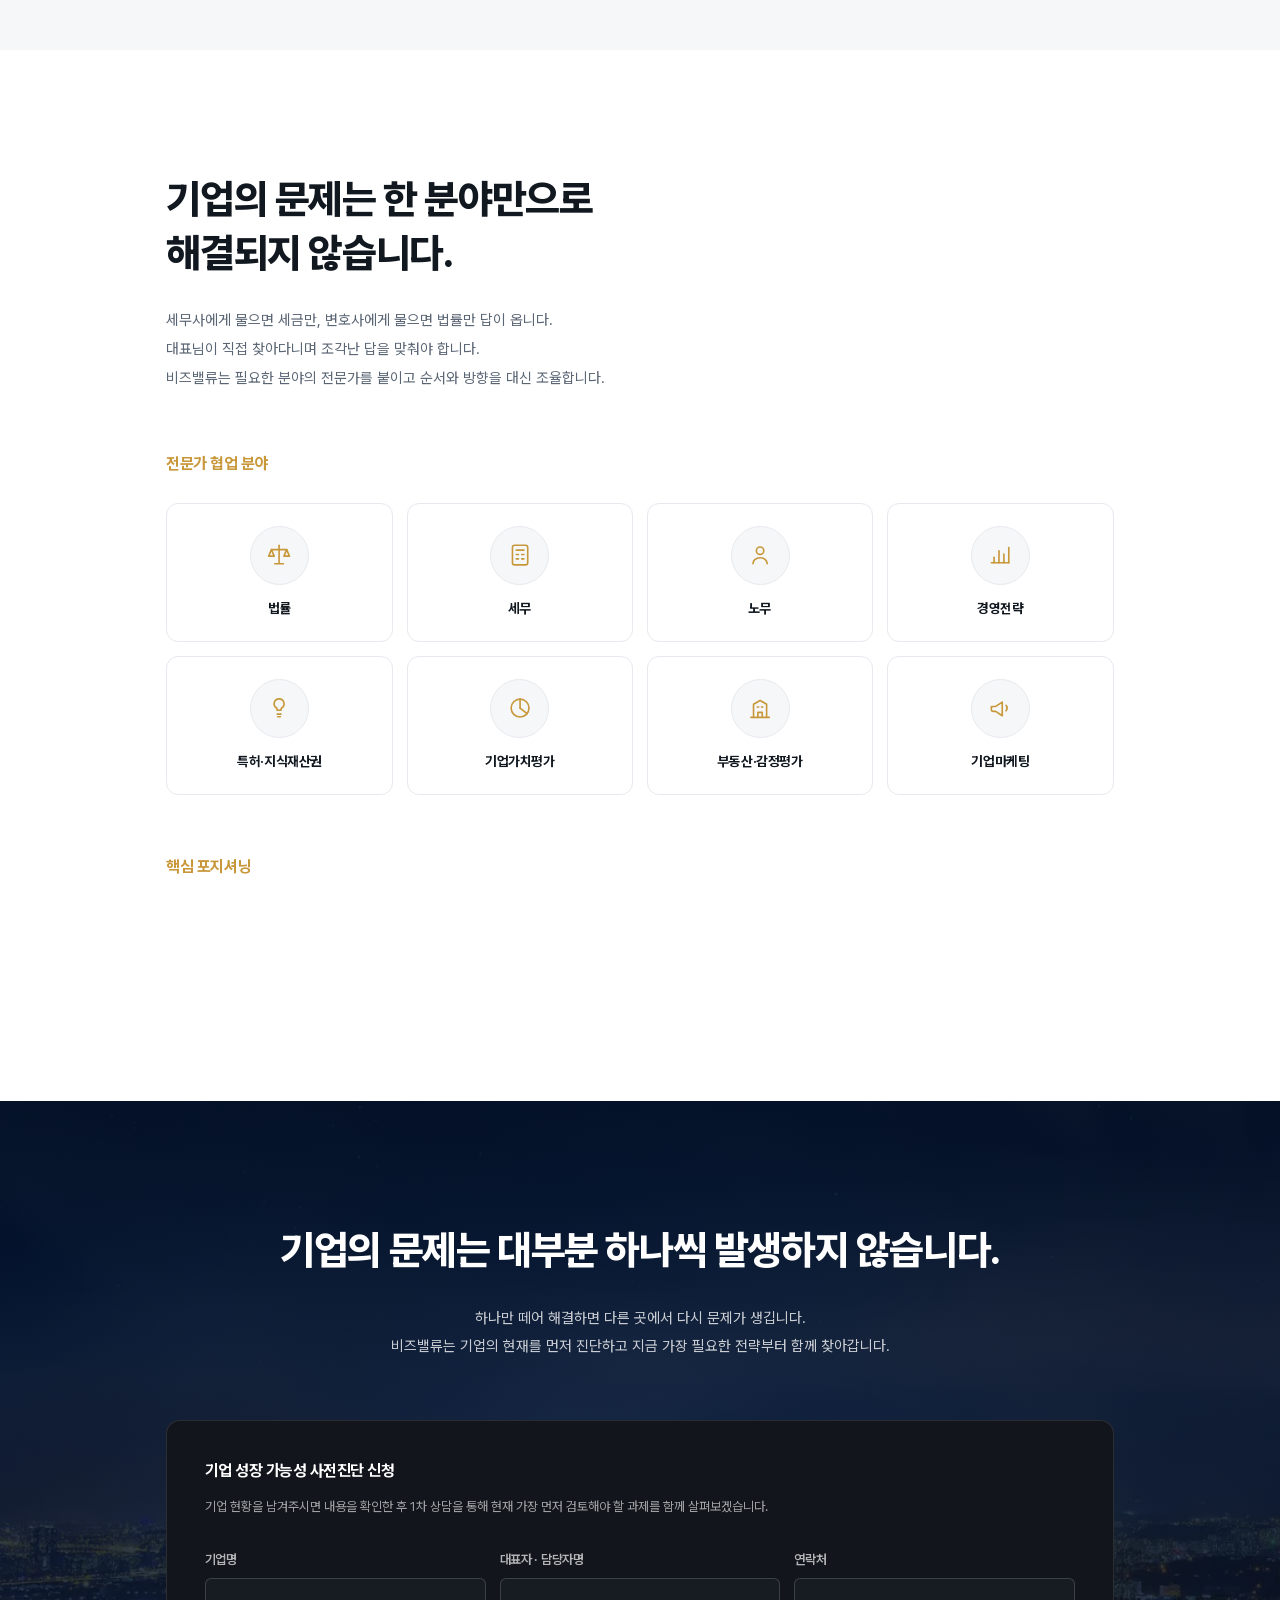
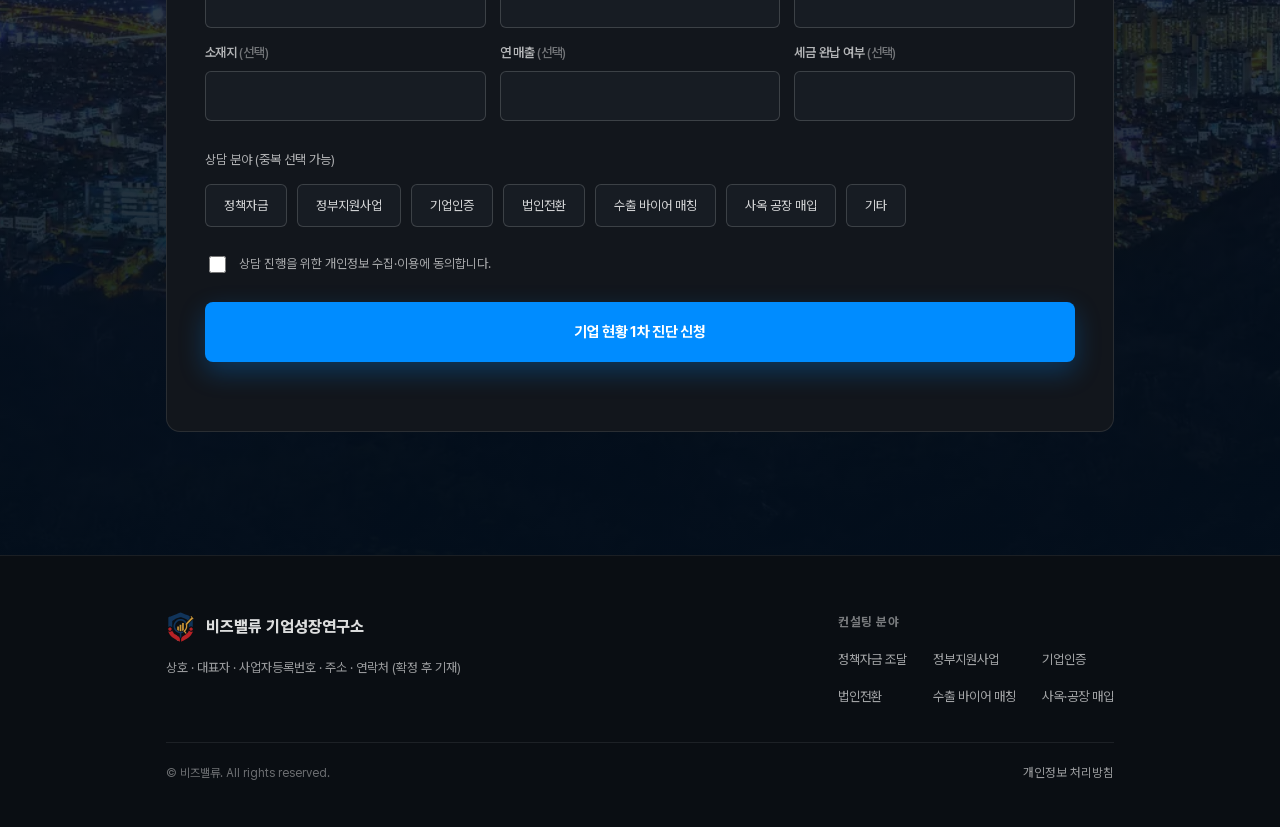
==== commit b6586fef: "브랜드 표기 통일 + 같은 말 반복 정리 + 상세 6p 제목 변주 브랜드 - 주체는 비즈밸류로 통일. 경영주치의는 컨설턴트 소개 위 골드 라벨로 내려   키워드로만 남김. 철학 배" ====
--- a/index.html
+++ b/index.html
@@ -286,12 +286,13 @@
 <!-- ─────────────── 컨설턴트 소개 ─────────────── -->
 <section class="sec sec--light" id="consultant">
   <div class="container">
-    <h2 class="h2 h2--dark h2--left reveal">경영주치의 정우성</h2>
+    <p class="eyebrow reveal">경영주치의</p>
+    <h2 class="h2 h2--dark h2--left reveal">정우성 대표</h2>
 
     <div class="profile">
       <div class="profile__photo reveal">
         <!-- 정우성 대표 실제 프로필 사진으로 교체 예정 -->
-        <img src="assets/img/profile.jpg" alt="경영주치의 정우성 컨설턴트" width="582" height="710" loading="lazy">
+        <img src="assets/img/profile.jpg" alt="정우성 대표" width="582" height="710" loading="lazy">
       </div>
 
       <div class="profile__body reveal" data-delay="1">
@@ -329,10 +330,10 @@
     <p class="band__txt reveal">단순한 조언이 아니라<br>기업의 실질적인 성장을 목표로 합니다.</p>
 
     <div class="creed reveal">
-      <p class="creed__lead">경영주치의의 목표는 단순한 정책자금 조달이나 인증 취득이 아닙니다.</p>
+      <p class="creed__lead">비즈밸류의 목표는 단순한 정책자금 조달이나 인증 취득이 아닙니다.</p>
       <p class="creed__txt">기업의 재무적 성장과 매출 확대, 그리고 궁극적인 기업가치와 자산가치 상승을 목표로 합니다.</p>
       <p class="creed__txt">기업마다 현재 위치와 필요한 전략은 다릅니다.</p>
-      <p class="creed__txt">따라서 정해진 상품을 판매하기보다 기업의 현재 상태를 먼저 진단하고 가장 필요한 과제부터 함께 해결합니다.</p>
+      <p class="creed__txt">그래서 첫 상담에서 무엇을 팔지부터 정하지 않습니다. 지금 회사에 가장 급한 과제부터 순서를 잡습니다.</p>
     </div>
   </div>
 </section>
@@ -413,9 +414,9 @@
   <div class="container">
     <h2 class="h2 h2--dark h2--left reveal">기업의 문제는 한 분야만으로<br>해결되지 않습니다.</h2>
     <p class="body body--left reveal">
-      기업경영에는 자금, 세금, 법률, 노무, 특허, 기업가치, 부동산 문제가 서로 연결되어 있습니다.<br>
-      비즈밸류는 필요한 경우 각 분야의 전문가와 협업하여 기업 대표가 여러 전문가를<br>
-      직접 찾아다니는 불편을 줄이고 전체적인 방향을 조율합니다.
+      세무사에게 물으면 세금만, 변호사에게 물으면 법률만 답이 옵니다.<br>
+      대표님이 직접 찾아다니며 조각난 답을 맞춰야 합니다.<br>
+      비즈밸류는 필요한 분야의 전문가를 붙이고 순서와 방향을 대신 조율합니다.
     </p>
 
     <h3 class="mini reveal">전문가 협업 분야</h3>
@@ -474,7 +475,7 @@
   <div class="container">
     <h2 class="h2 h2--center reveal">기업의 문제는 대부분 하나씩 발생하지 않습니다.</h2>
     <p class="body body--center reveal">
-      자금, 세금, 인증, 매출, 수출, 자산의 문제는 서로 연결되어 있습니다.<br>
+      하나만 떼어 해결하면 다른 곳에서 다시 문제가 생깁니다.<br>
       비즈밸류는 기업의 현재를 먼저 진단하고 지금 가장 필요한 전략부터 함께 찾아갑니다.
     </p>
 
--- a/assets/css/style.css
+++ b/assets/css/style.css
@@ -167,6 +167,7 @@
 .sec--soft{background:var(--grey);color:var(--txt)}
 .sec--ink{background:var(--ink);color:#fff}
 
+.eyebrow{font-size:clamp(12.5px,0.94vw,17px);font-weight:700;letter-spacing:.02em;color:var(--gold);margin-bottom:clamp(6px,0.6vw,11px)}
 .h2{
   font-size:clamp(25px,3.13vw,60px);font-weight:800;letter-spacing:-.035em;line-height:1.34;color:#fff;
 }
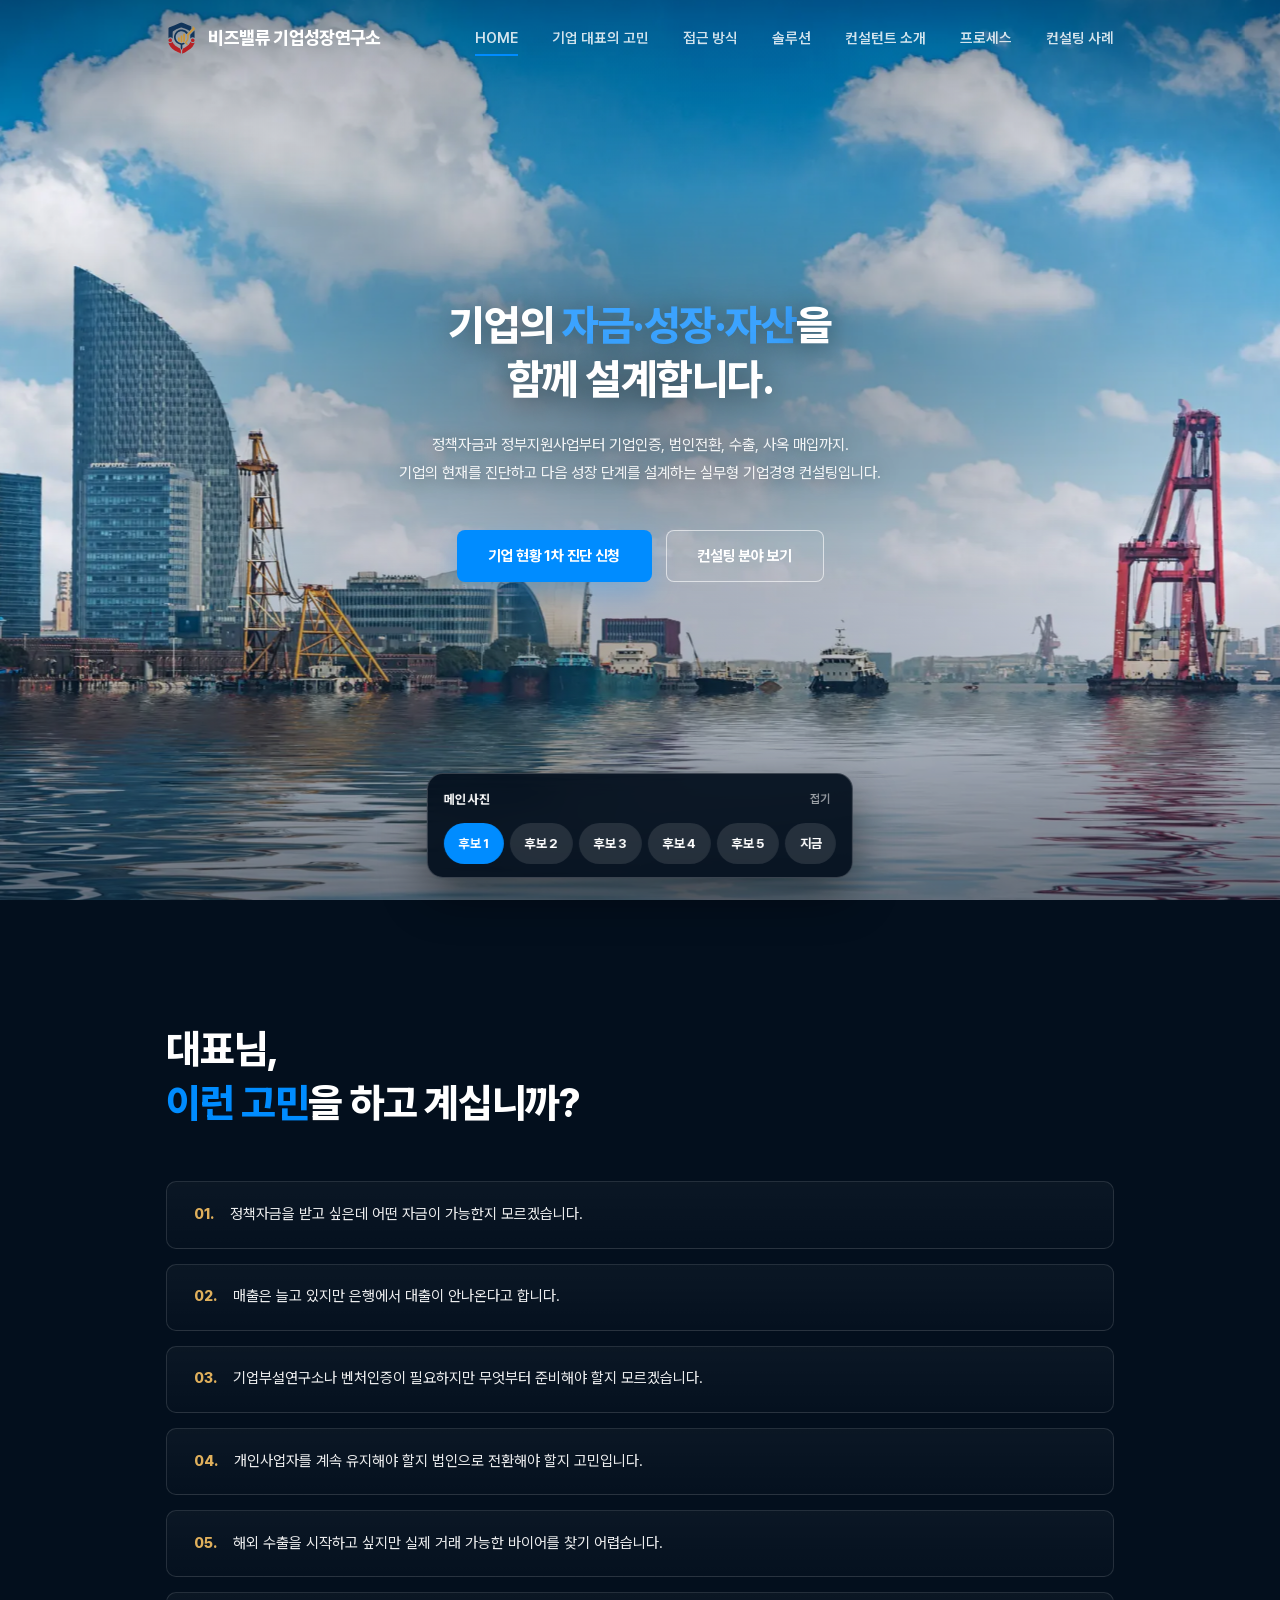
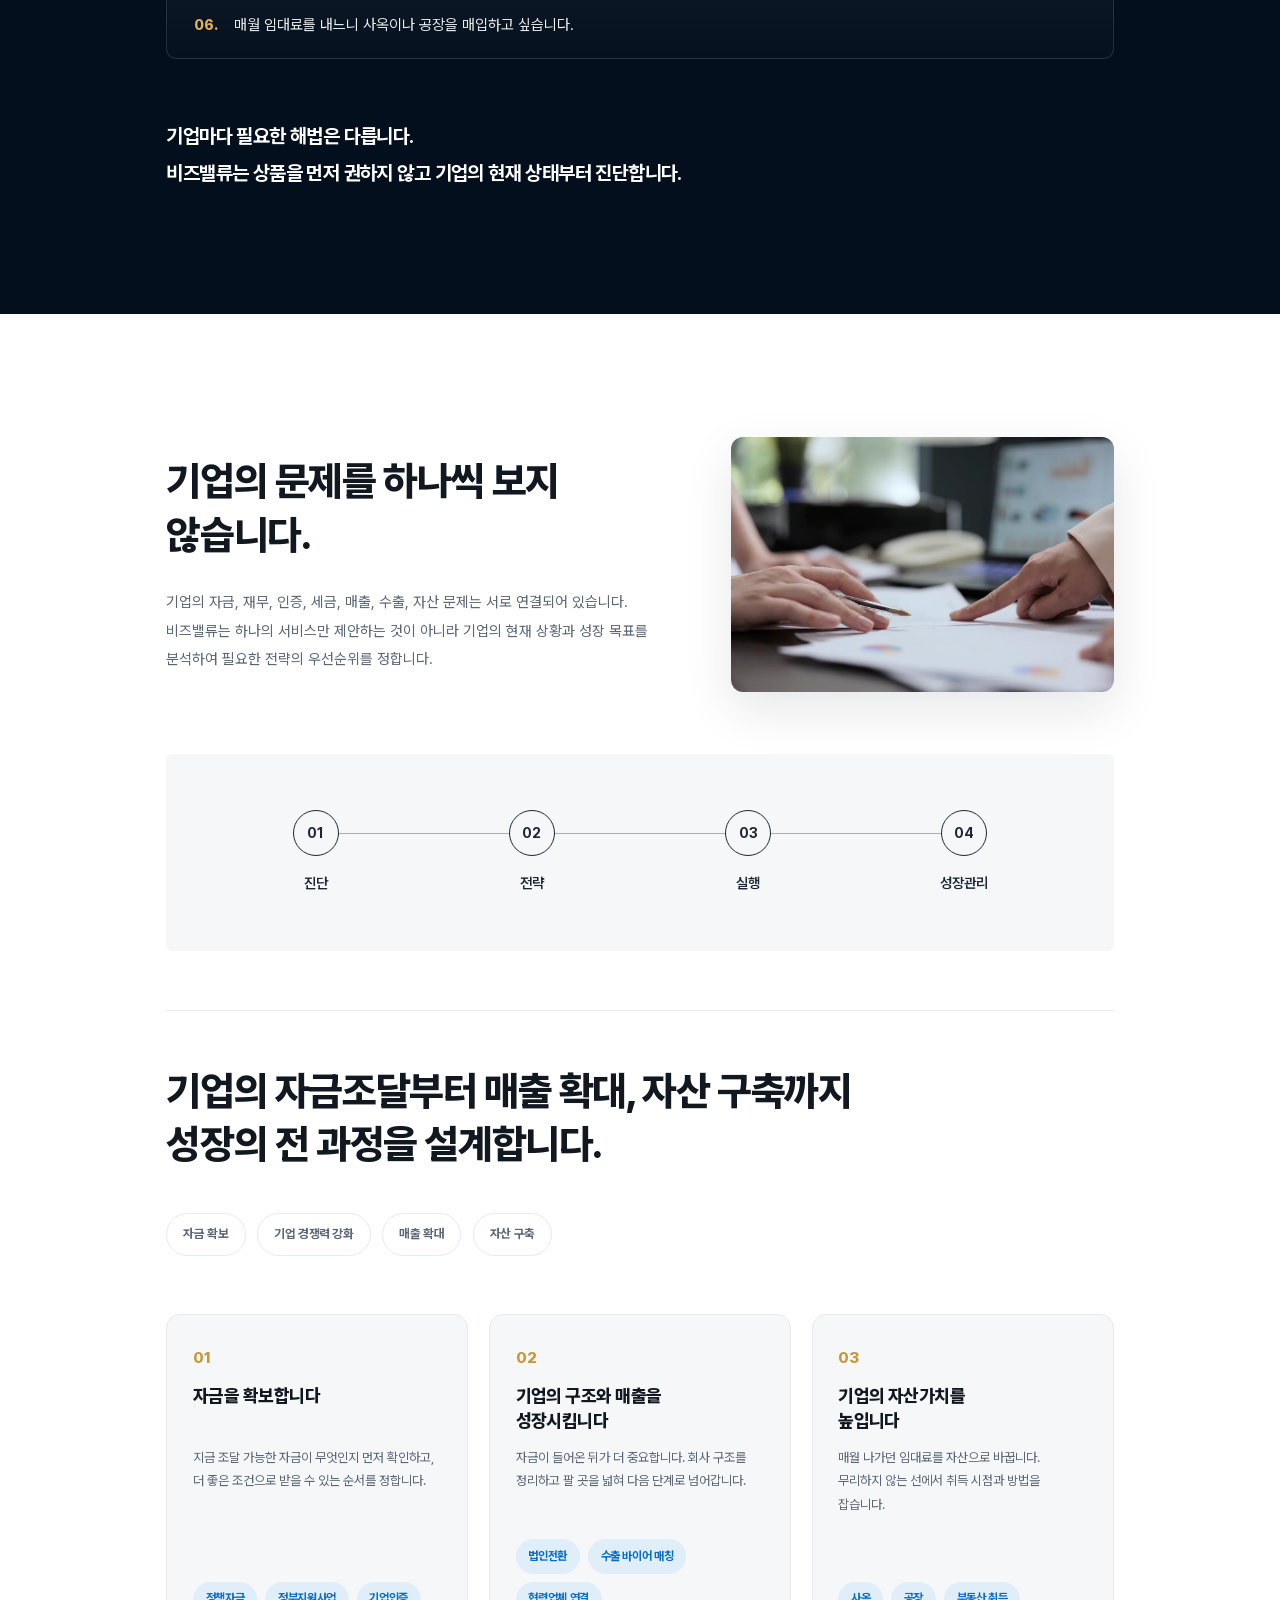
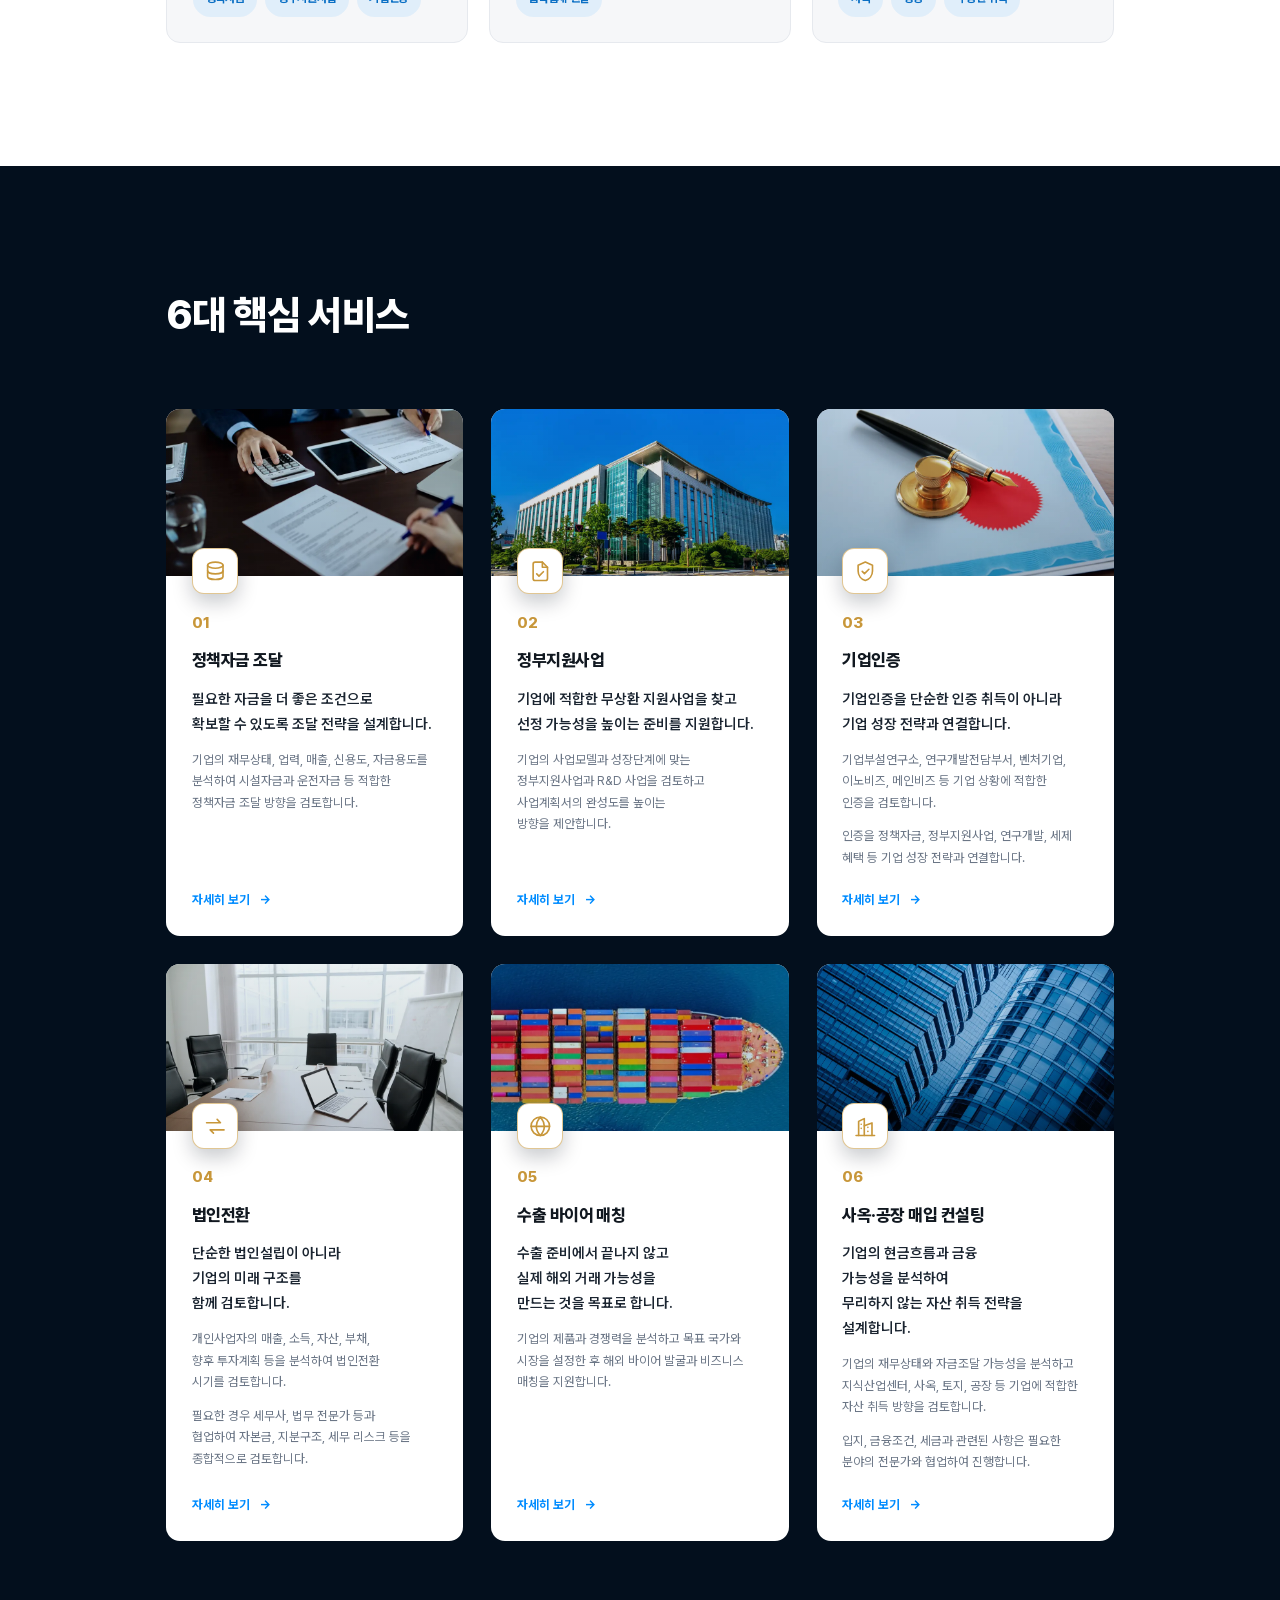
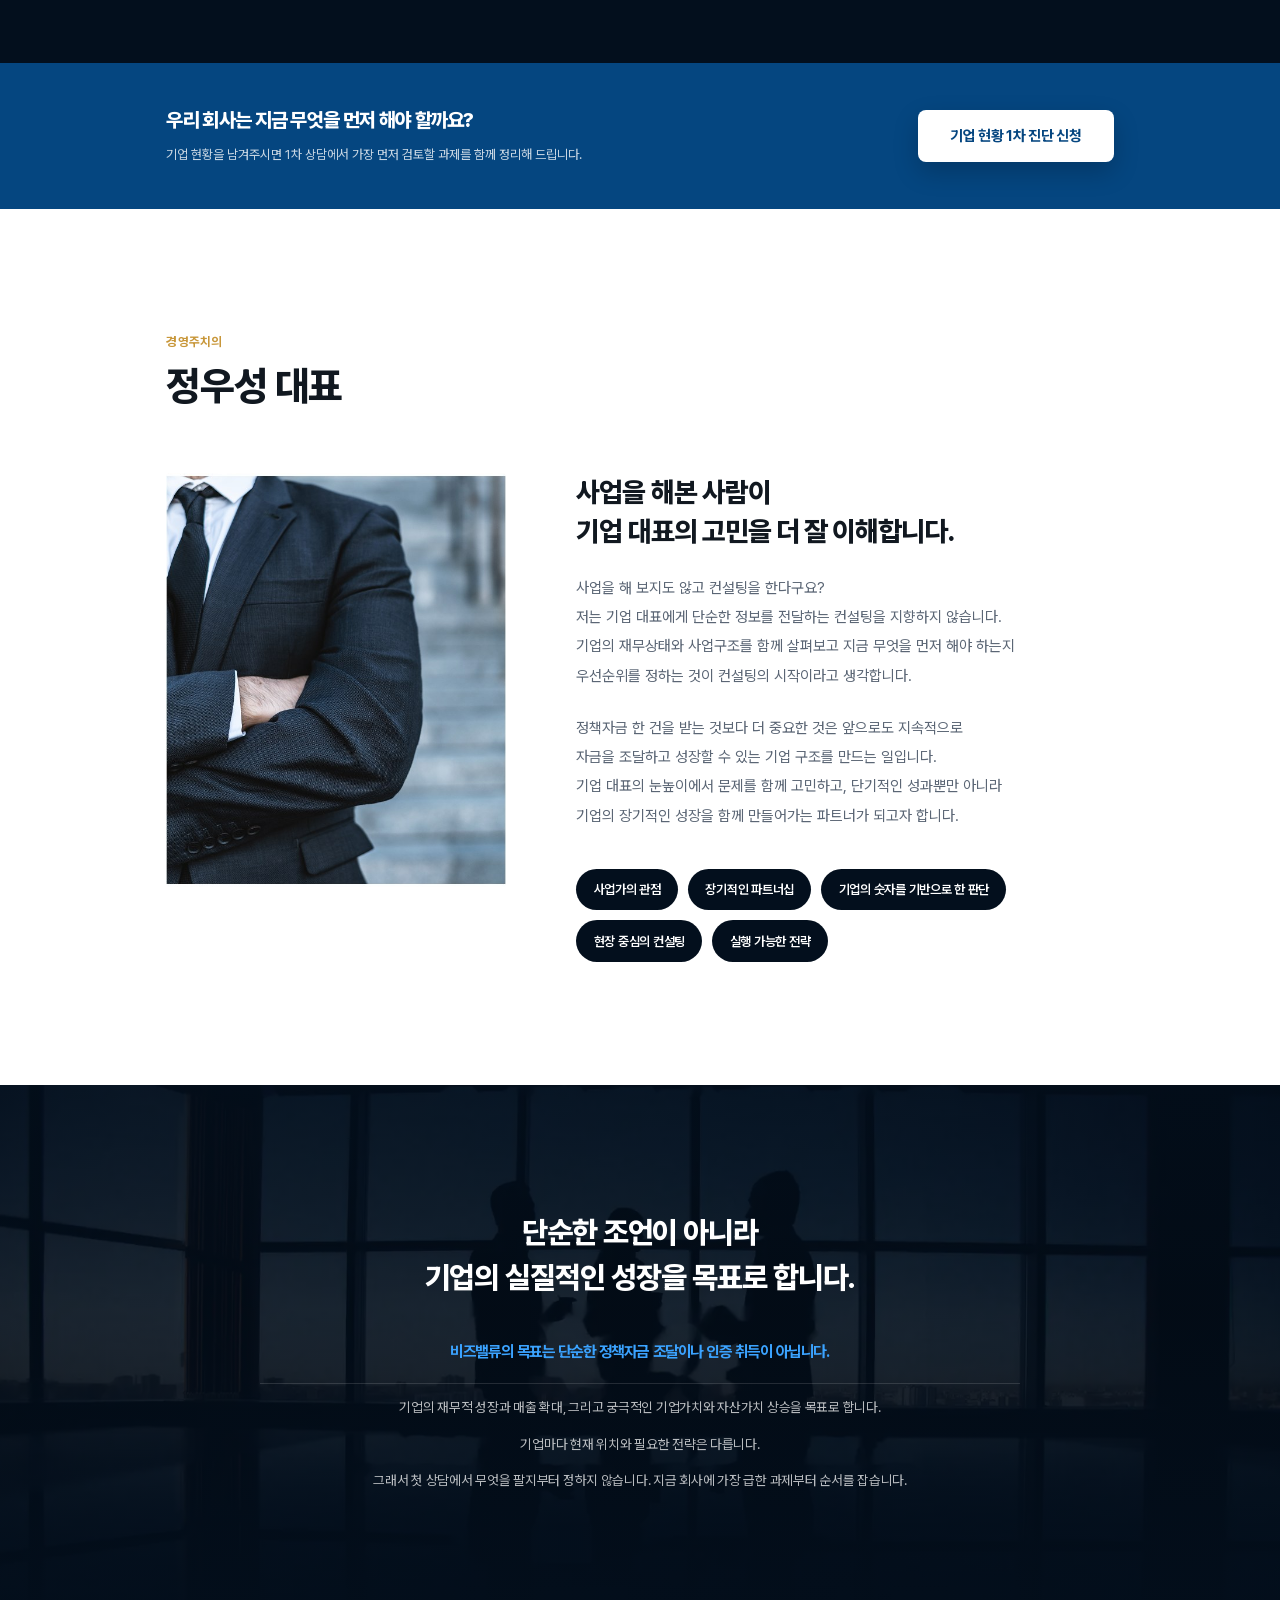
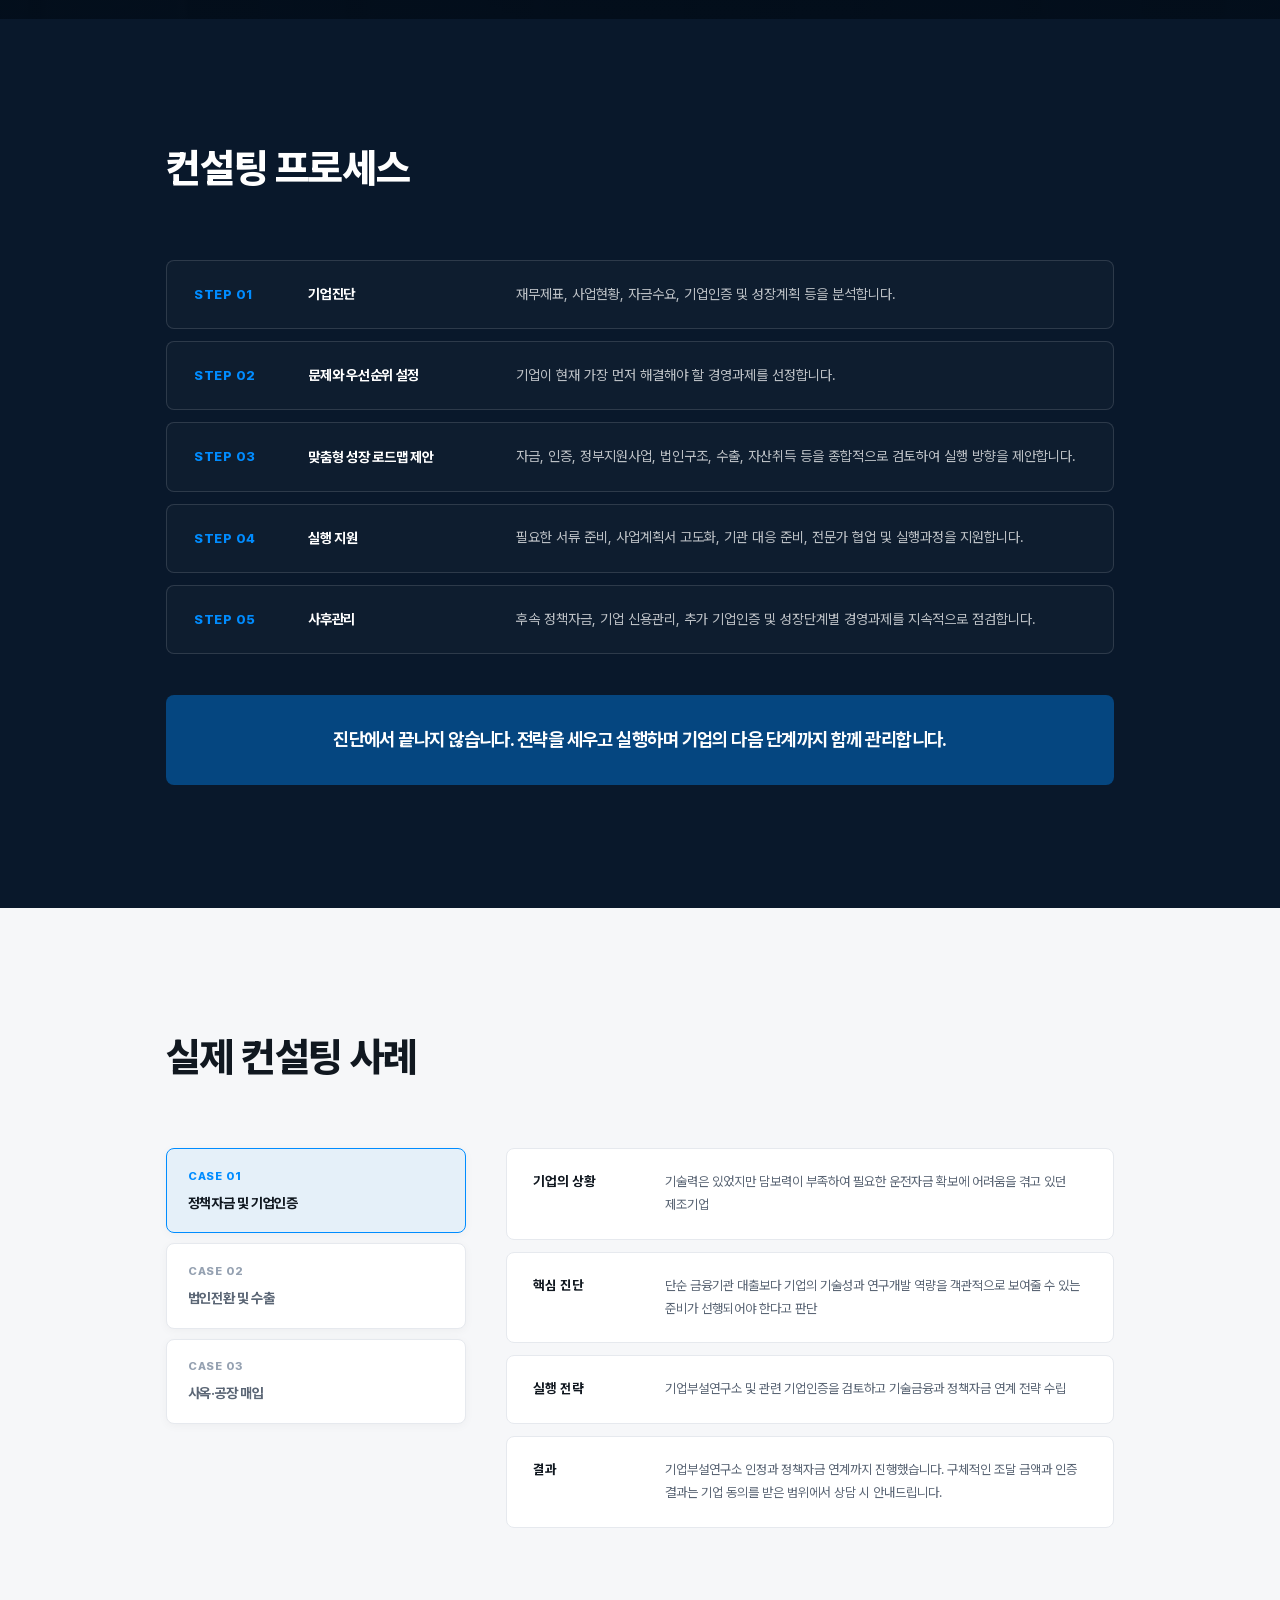
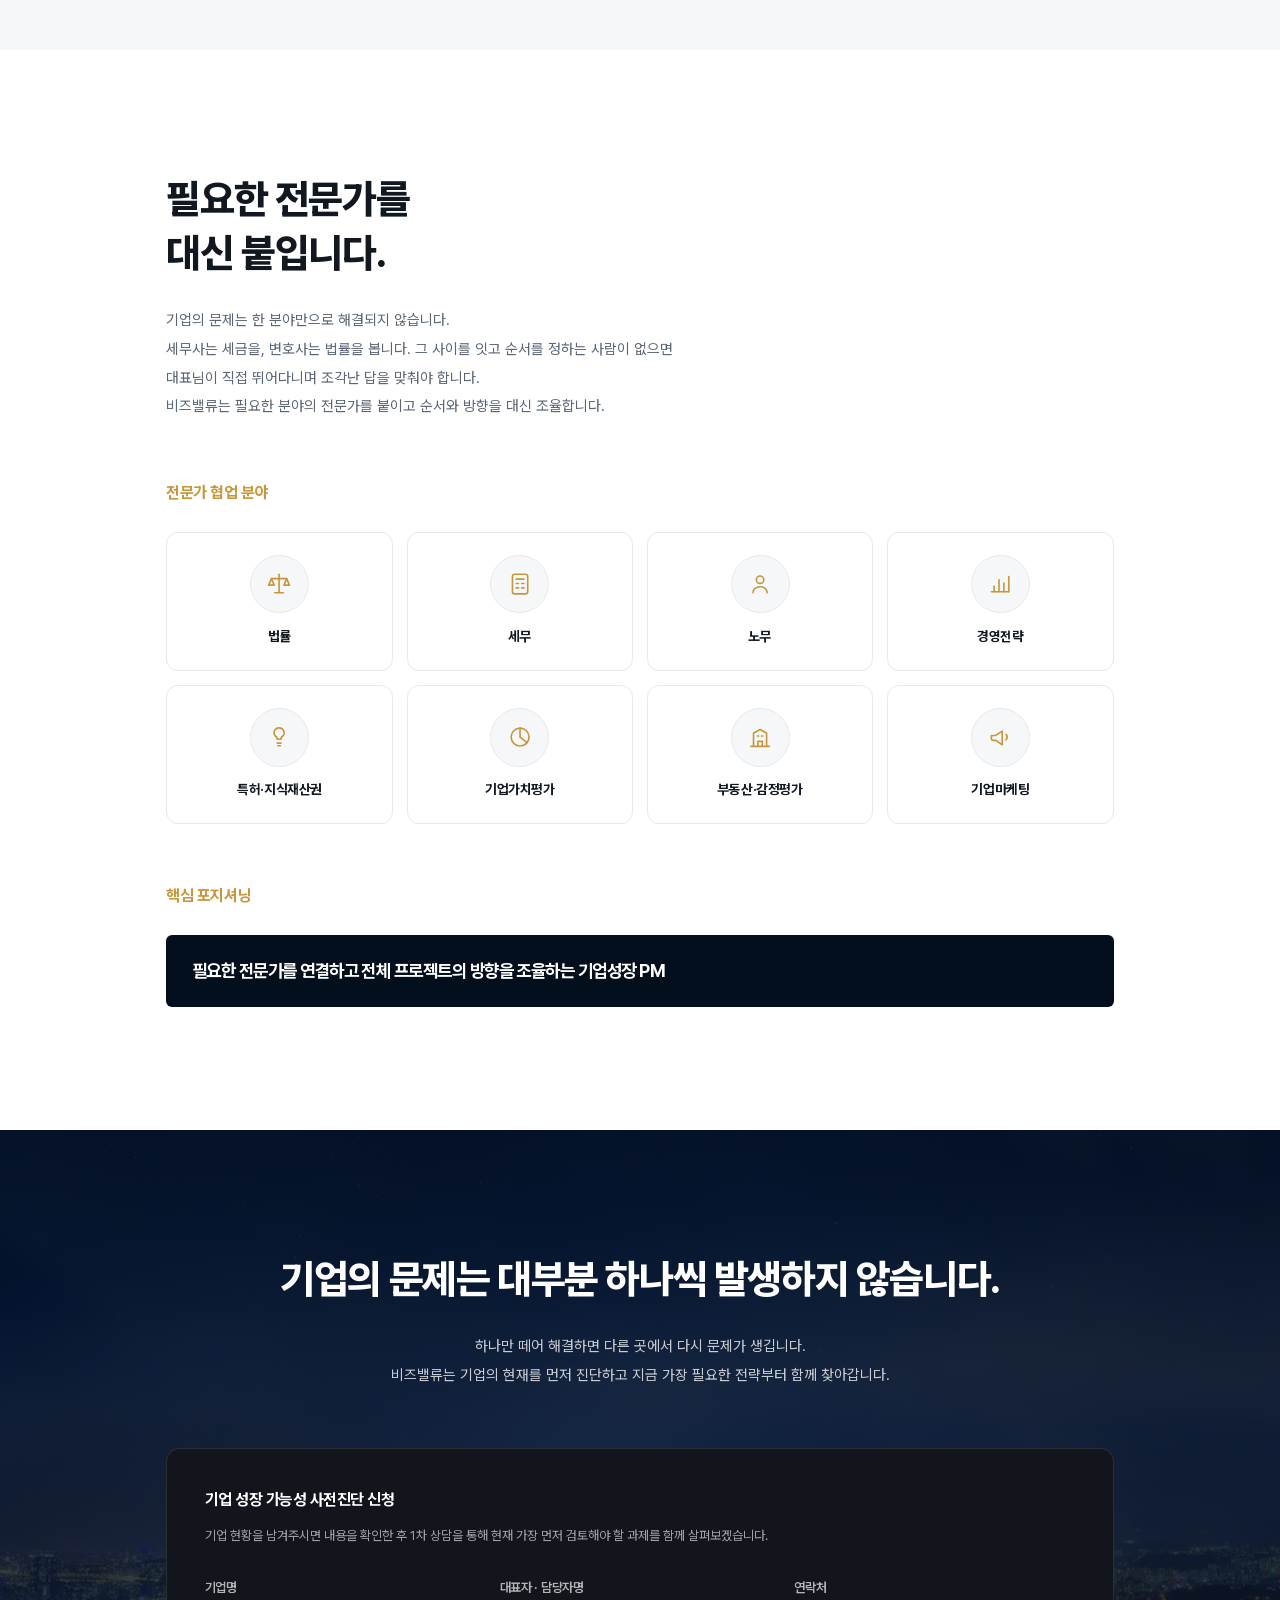
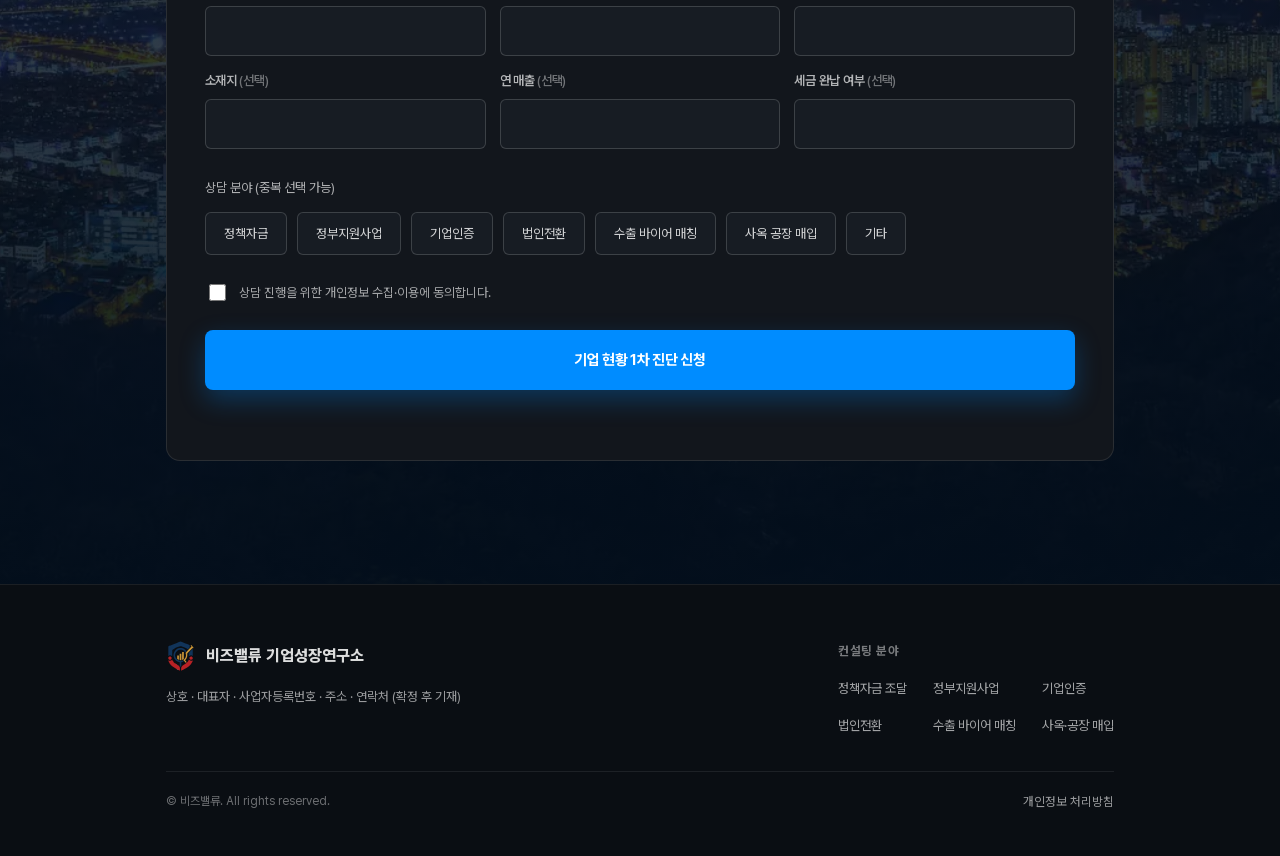
==== commit 8b0bcef4: "전문가 협업 제목이 바로 다음 최종 CTA 제목과 같은 말이라 하나를 돌림 두 섹션이 붙어 있는데 제목이 "기업의 문제는 한 분야만으로 해결되지 않습니다" "기업의 문제는 대부분 " ====
--- a/index.html
+++ b/index.html
@@ -412,10 +412,11 @@
 <!-- ─────────────── 전문가 협업 ─────────────── -->
 <section class="sec sec--light" id="network">
   <div class="container">
-    <h2 class="h2 h2--dark h2--left reveal">기업의 문제는 한 분야만으로<br>해결되지 않습니다.</h2>
+    <h2 class="h2 h2--dark h2--left reveal">필요한 전문가를<br>대신 붙입니다.</h2>
     <p class="body body--left reveal">
-      세무사에게 물으면 세금만, 변호사에게 물으면 법률만 답이 옵니다.<br>
-      대표님이 직접 찾아다니며 조각난 답을 맞춰야 합니다.<br>
+      기업의 문제는 한 분야만으로 해결되지 않습니다.<br>
+      세무사는 세금을, 변호사는 법률을 봅니다. 그 사이를 잇고 순서를 정하는 사람이 없으면<br>
+      대표님이 직접 뛰어다니며 조각난 답을 맞춰야 합니다.<br>
       비즈밸류는 필요한 분야의 전문가를 붙이고 순서와 방향을 대신 조율합니다.
     </p>
 
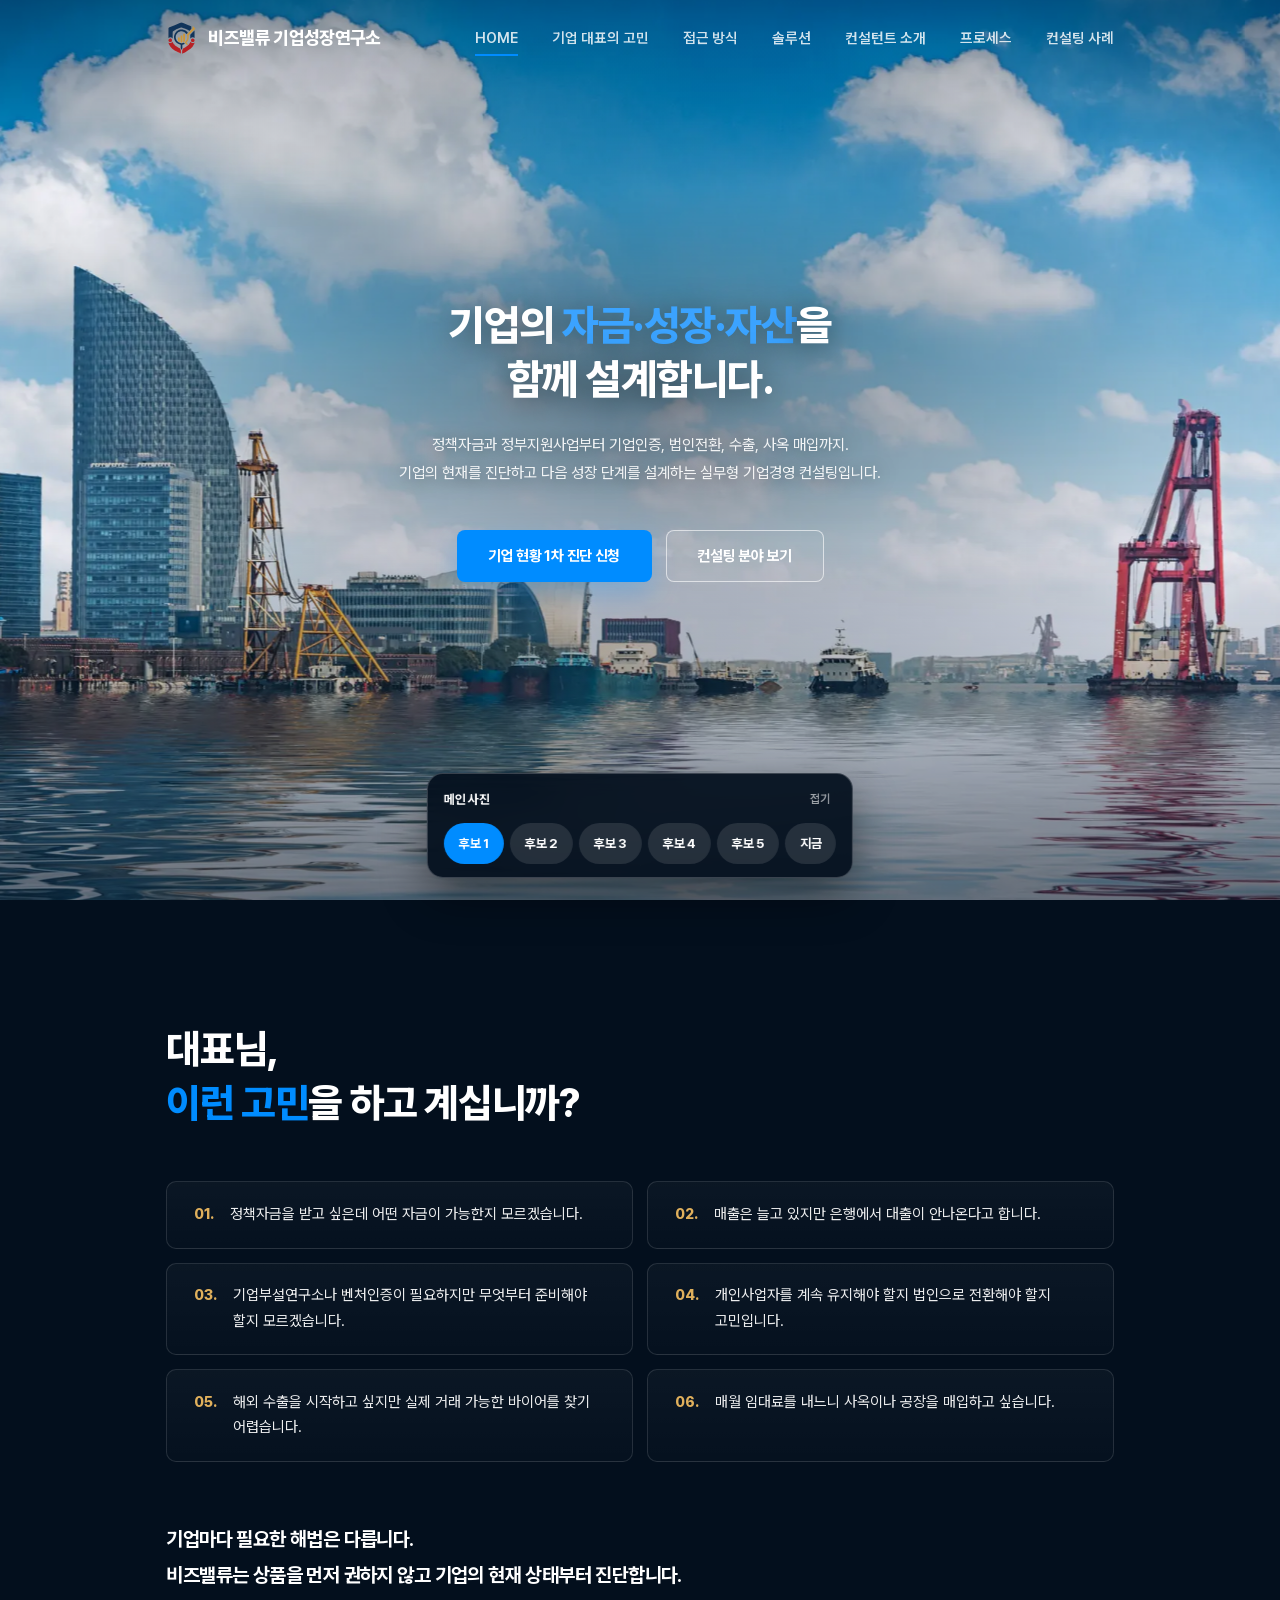
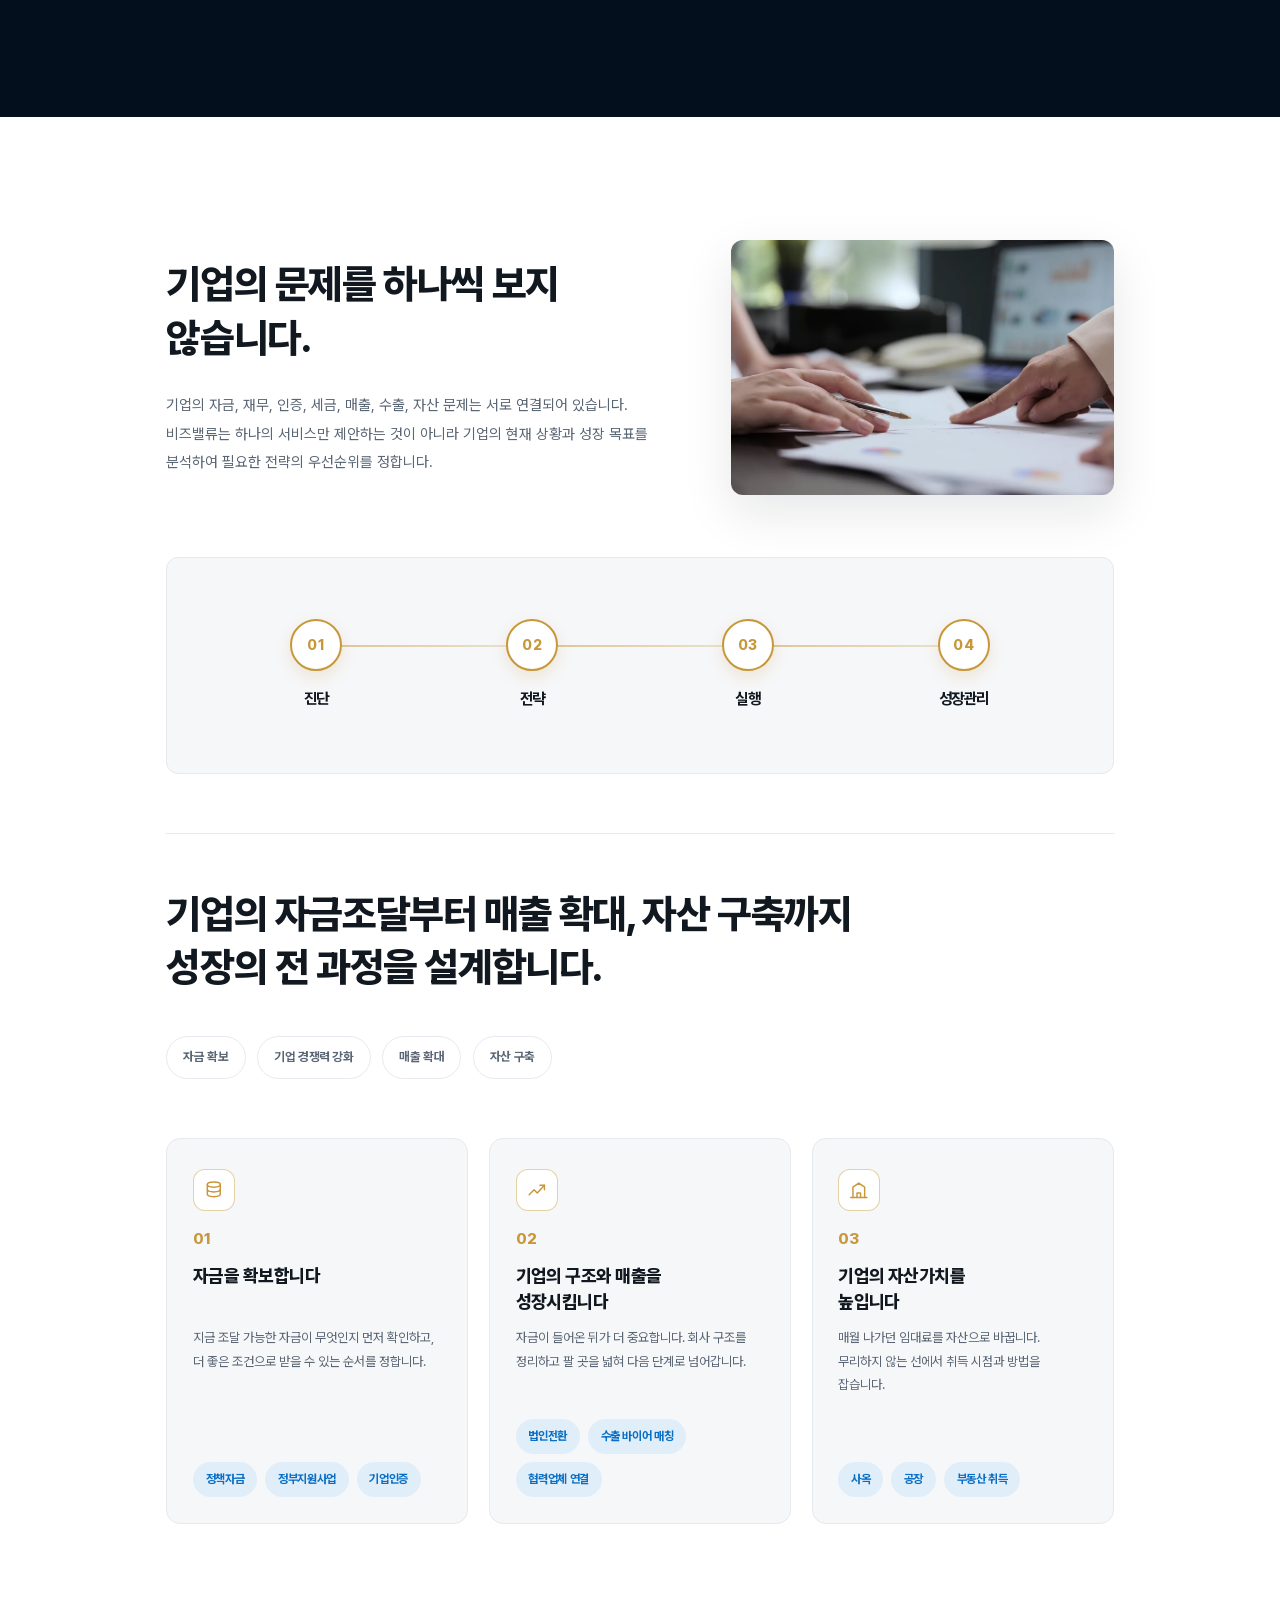
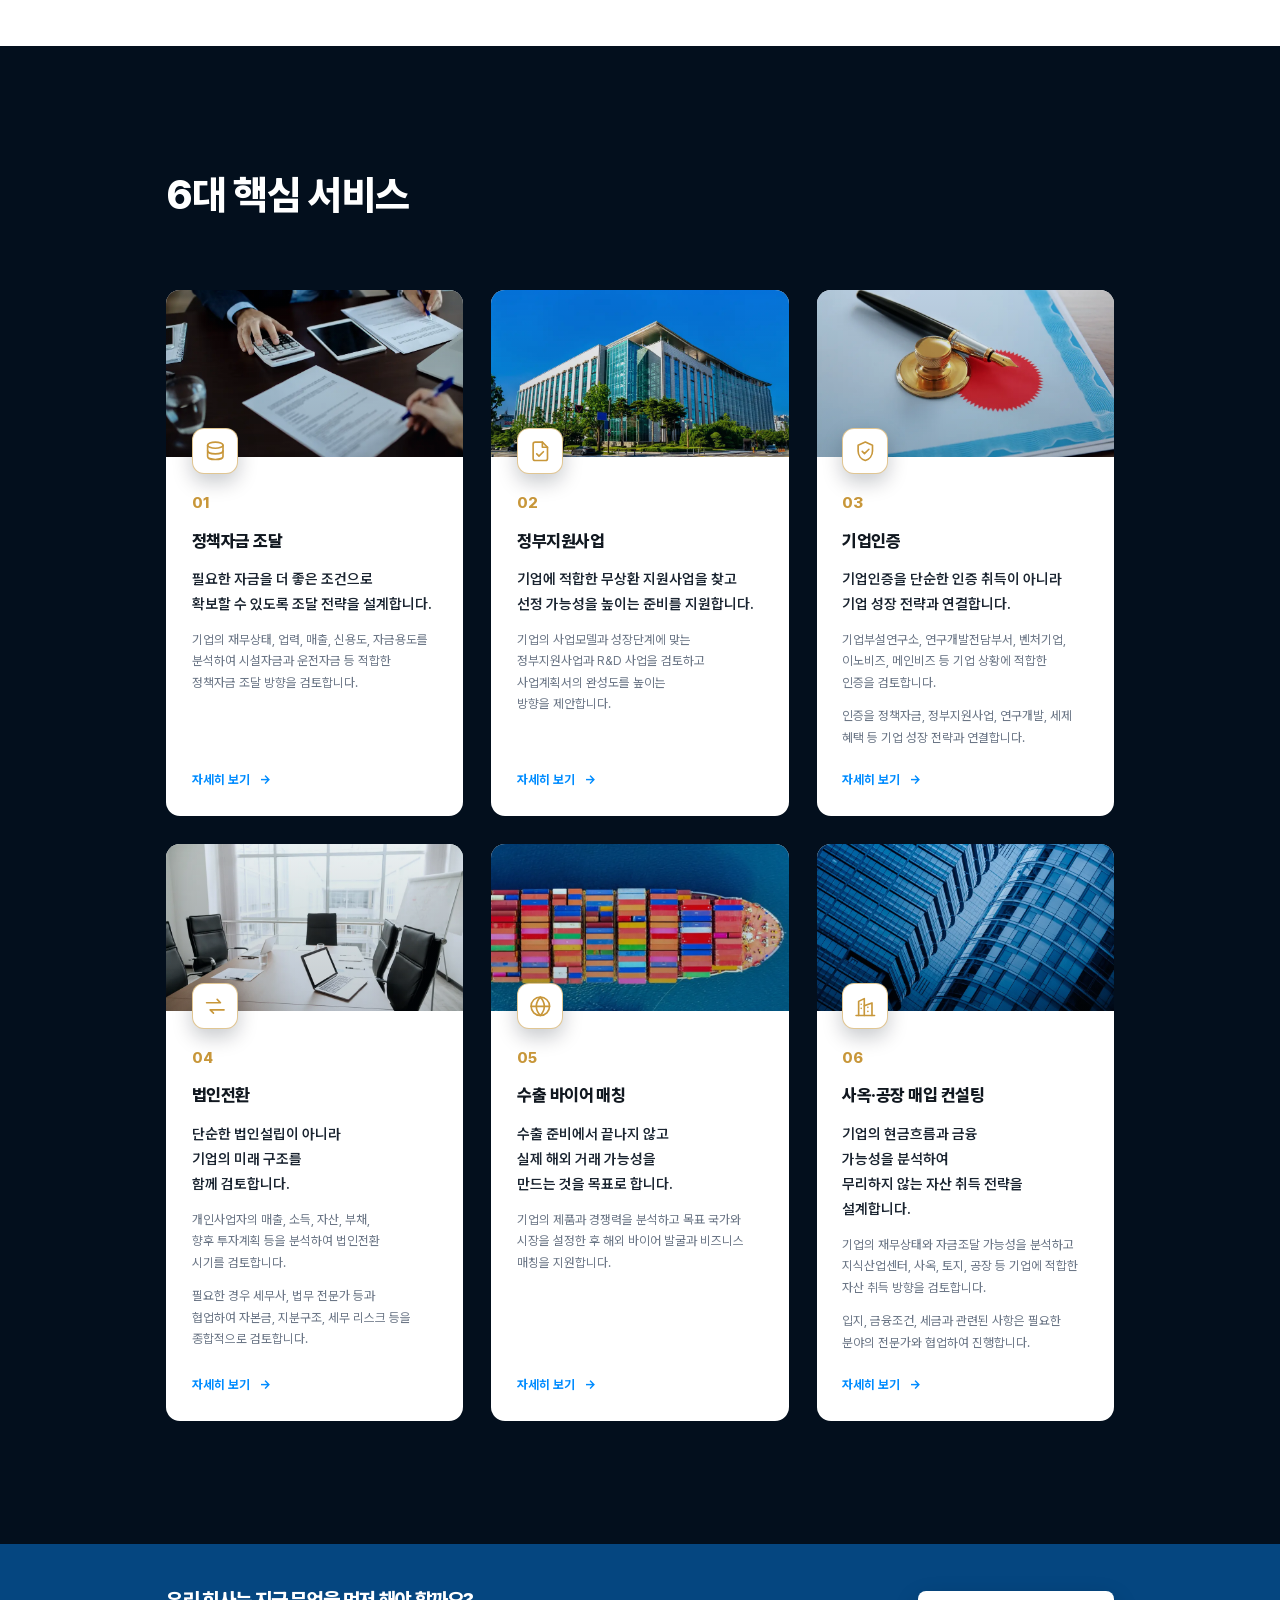
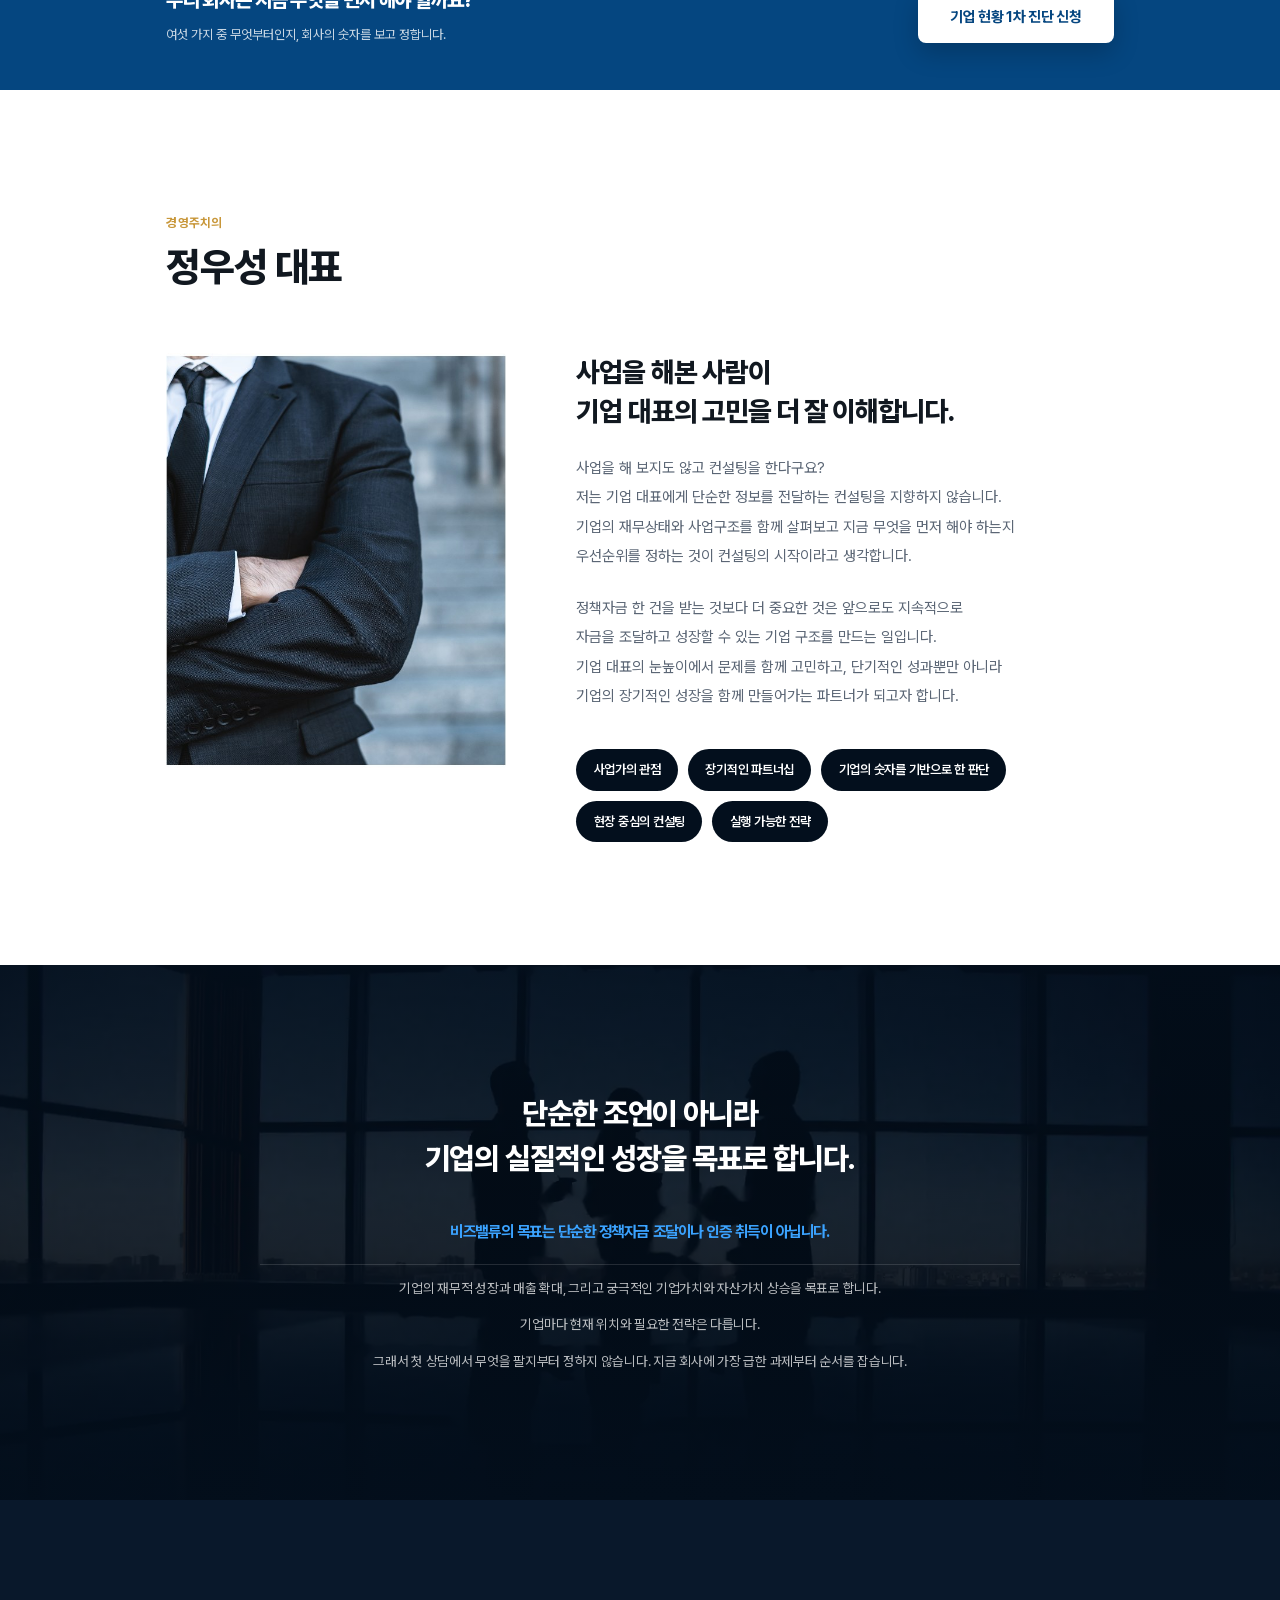
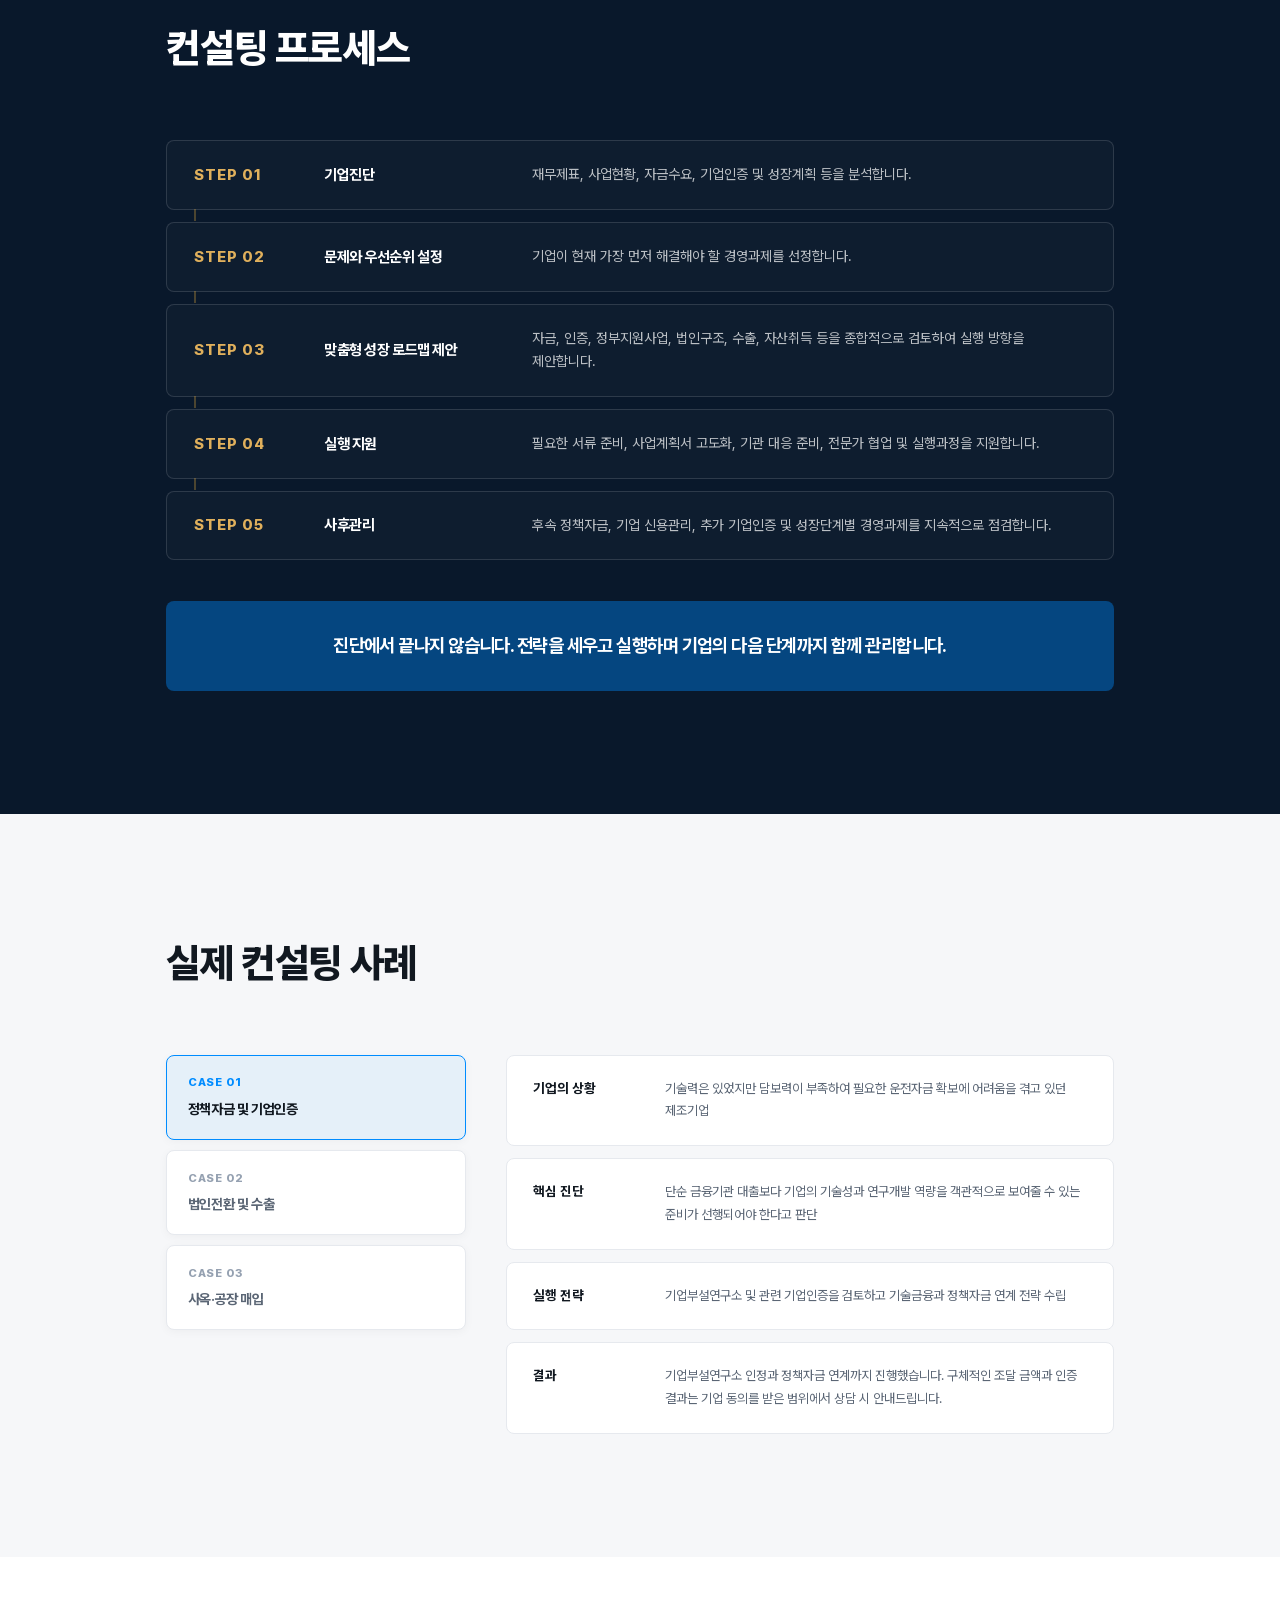
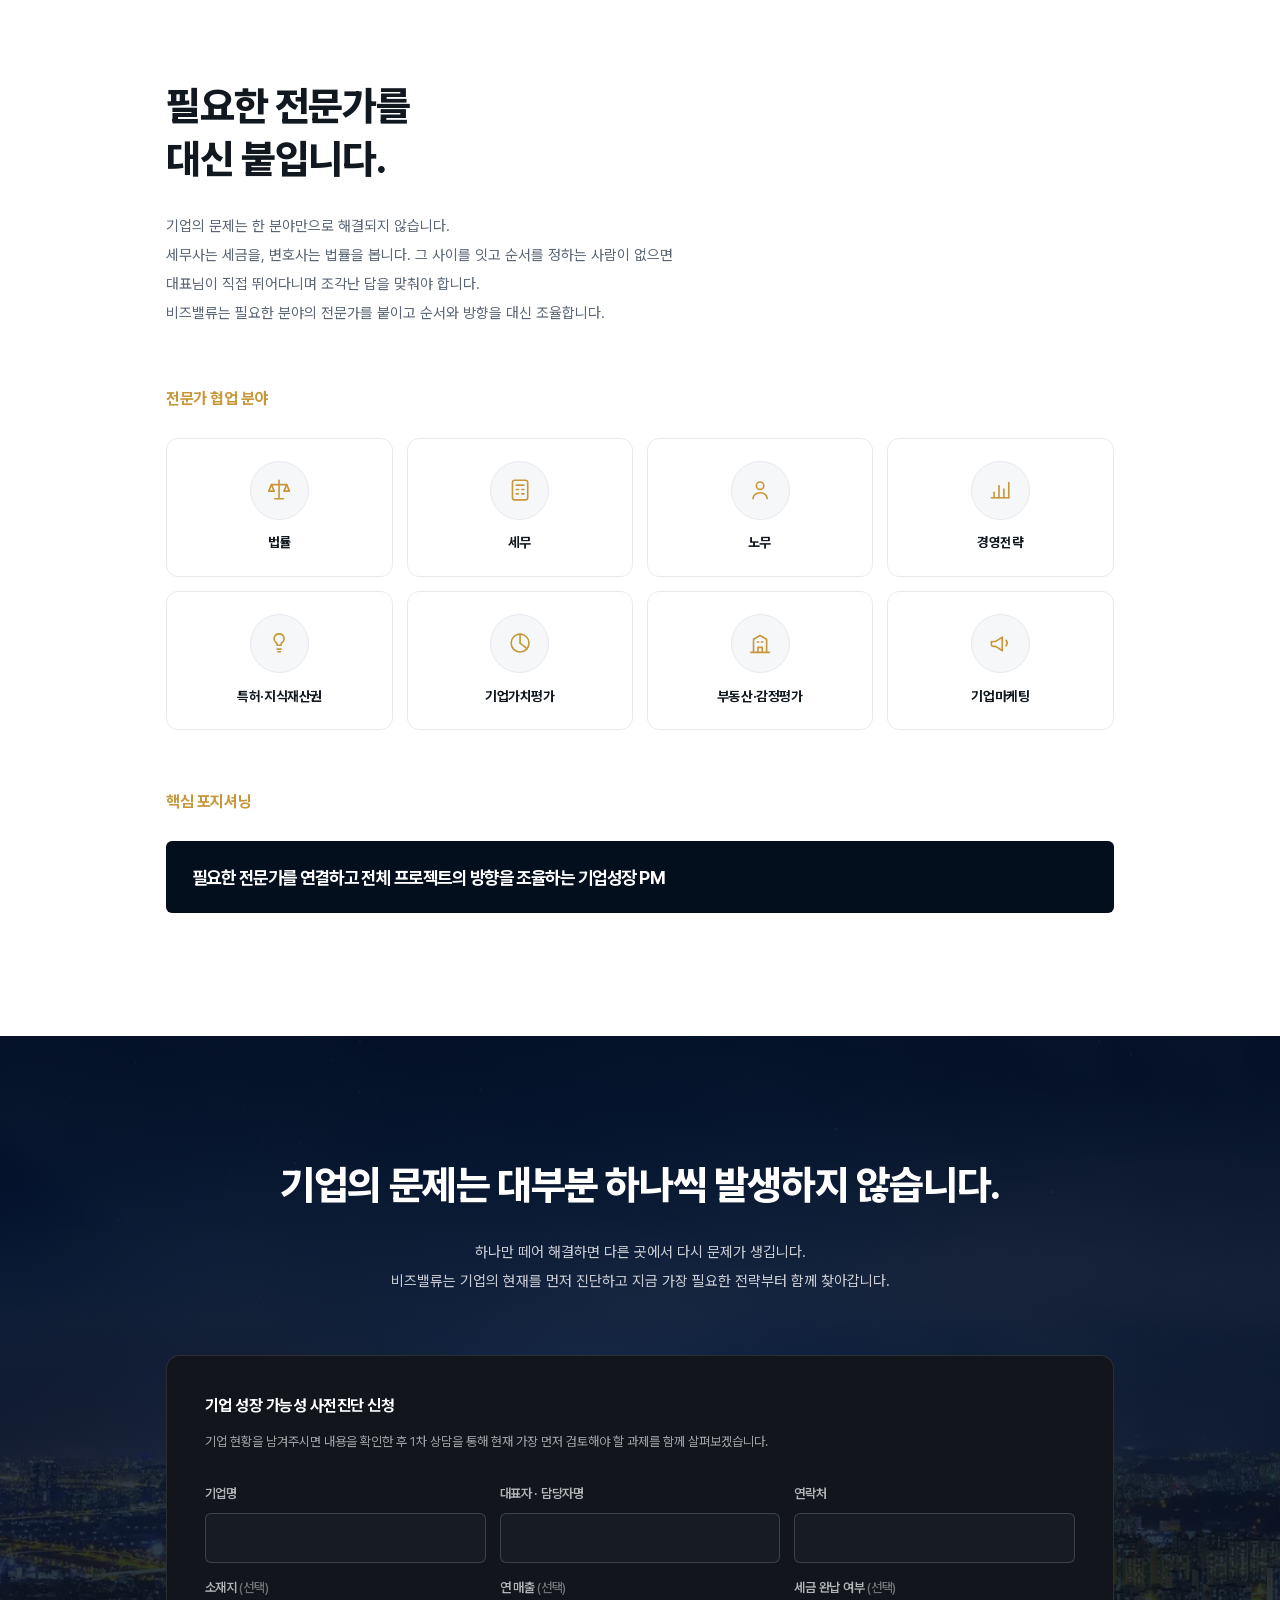
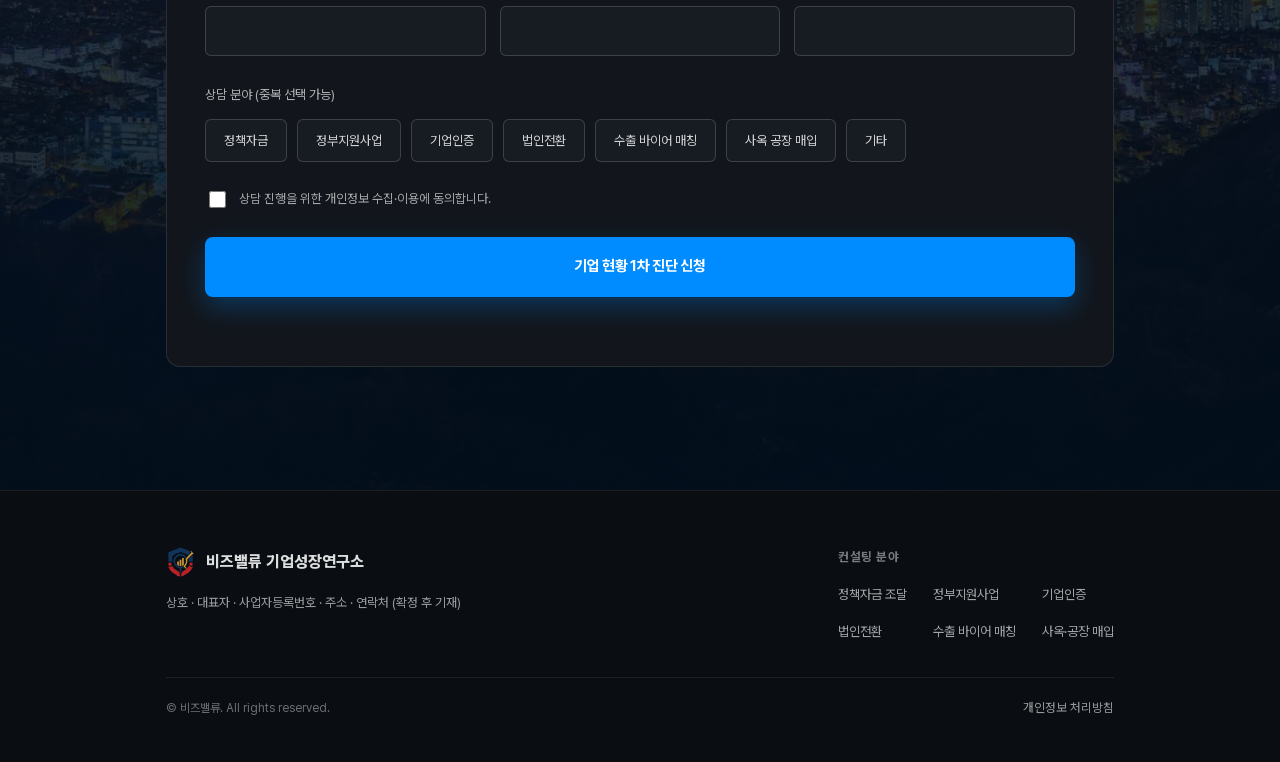
==== commit 45a06633: "디자인 보강: 밋밋하던 네 구간에 무게를 줌 + 띠 배너 문구 교체 밋밋하다는 지적을 받은 곳들을 확정 규칙(파랑=행동, 골드=서수·라벨·아이콘) 안에서 손봤다. 새로 쓴 색은 없" ====
--- a/index.html
+++ b/index.html
@@ -164,6 +164,7 @@
 
     <div class="values">
       <article class="value reveal">
+        <div class="value__icon" aria-hidden="true"><svg viewBox="0 0 24 24"><ellipse cx="12" cy="6.2" rx="7.2" ry="2.9"/><path d="M4.8 6.2v5.3c0 1.6 3.2 2.9 7.2 2.9s7.2-1.3 7.2-2.9V6.2"/><path d="M4.8 11.5v5.3c0 1.6 3.2 2.9 7.2 2.9s7.2-1.3 7.2-2.9v-5.3"/></svg></div>
         <p class="value__no">01</p>
         <h3 class="value__title">자금을 확보합니다</h3>
         <p class="value__desc">지금 조달 가능한 자금이 무엇인지 먼저 확인하고, 더 좋은 조건으로 받을 수 있는 순서를 정합니다.</p>
@@ -175,6 +176,7 @@
       </article>
 
       <article class="value reveal" data-delay="1">
+        <div class="value__icon" aria-hidden="true"><svg viewBox="0 0 24 24"><path d="M3.5 17.5L9 12l3.5 3.5L20.5 7"/><path d="M15.5 7h5v5"/></svg></div>
         <p class="value__no">02</p>
         <h3 class="value__title">기업의 구조와 매출을 <br>성장시킵니다</h3>
         <p class="value__desc">자금이 들어온 뒤가 더 중요합니다. 회사 구조를 정리하고 팔 곳을 넓혀 다음 단계로 넘어갑니다.</p>
@@ -186,6 +188,7 @@
       </article>
 
       <article class="value reveal" data-delay="2">
+        <div class="value__icon" aria-hidden="true"><svg viewBox="0 0 24 24"><path d="M3 20.5h18"/><path d="M5.5 20.5V9l6.5-4.5L18.5 9v11.5"/><path d="M10 20.5v-5h4v5"/></svg></div>
         <p class="value__no">03</p>
         <h3 class="value__title">기업의 자산가치를 <br>높입니다</h3>
         <p class="value__desc">매월 나가던 임대료를 자산으로 바꿉니다. 무리하지 않는 선에서 취득 시점과 방법을 잡습니다.</p>
@@ -277,7 +280,7 @@
   <div class="container midcta__inner">
     <div class="midcta__txt">
       <p class="midcta__title">우리 회사는 지금 무엇을 먼저 해야 할까요?</p>
-      <p class="midcta__sub">기업 현황을 남겨주시면 1차 상담에서 가장 먼저 검토할 과제를 함께 정리해 드립니다.</p>
+      <p class="midcta__sub">여섯 가지 중 무엇부터인지, 회사의 숫자를 보고 정합니다.</p>
     </div>
     <a class="btn btn--primary" href="#apply" data-cta="mid">기업 현황 1차 진단 신청</a>
   </div>
--- a/assets/css/style.css
+++ b/assets/css/style.css
@@ -223,7 +223,7 @@
 /* ================= 고민 리스트 ================= */
 /* 섹션 안의 모든 블록은 제목과 같은 왼쪽 기준선에서 시작한다.
    가운데 정렬은 사진을 깐 선언 성격의 구간(히어로·선언 배너·최종 CTA)에서만 쓴다. */
-.worries{margin-top:clamp(40px,4vw,74px);display:flex;flex-direction:column;gap:15px}
+.worries{margin-top:clamp(40px,4vw,74px);display:grid;grid-template-columns:repeat(2,1fr);gap:clamp(12px,1.1vw,18px)}
 .worry{
   display:flex;align-items:flex-start;gap:clamp(12px,1.25vw,24px);
   padding:clamp(18px,1.55vw,30px) clamp(20px,2.1vw,40px);border:1px solid rgba(255,255,255,.12);border-radius:10px;
@@ -238,11 +238,11 @@
 }
 
 /* ================= 4단계 ================= */
-.steps{margin-top:clamp(46px,4.8vw,92px);background:var(--grey);border-radius:6px;padding:clamp(40px,4.4vw,84px) clamp(24px,3.2vw,62px)}
+.steps{margin-top:clamp(46px,4.8vw,92px);background:var(--grey);border-radius:12px;border:1px solid var(--line);padding:clamp(44px,4.8vw,88px) clamp(24px,3.2vw,62px)}
 .steps__list{display:grid;grid-template-columns:repeat(4,1fr);position:relative}
 .step{display:flex;flex-direction:column;align-items:center;gap:clamp(14px,1.2vw,22px);position:relative}
 .step::before{
-  content:"";position:absolute;top:calc(clamp(46px,3.5vw,67px) / 2);left:50%;width:100%;height:1px;background:#1d2733;opacity:.35;
+  content:"";position:absolute;top:calc(clamp(52px,3.9vw,76px) / 2);left:50%;width:100%;height:2px;  background:linear-gradient(90deg,rgba(200,151,58,.55),rgba(200,151,58,.2));opacity:1;
   transform:scaleX(0);transform-origin:0 50%;transition:transform .7s var(--ease);
 }
 .steps.is-in .step::before{transform:scaleX(1)}
@@ -250,11 +250,13 @@
 .step:nth-child(3)::before{transition-delay:.3s}
 .step:last-child::before{display:none}
 .step__dot{
-  position:relative;z-index:1;width:clamp(46px,3.5vw,67px);height:clamp(46px,3.5vw,67px);border-radius:50%;
-  display:grid;place-items:center;background:var(--grey);
-  border:1.5px solid #1d2733;font-size:clamp(14px,1.06vw,20px);font-weight:700;color:#1d2733;
-}
-.step__label{font-size:clamp(14px,1.12vw,21px);font-weight:600;color:#1d2733}
+  width:clamp(52px,3.9vw,76px);height:clamp(52px,3.9vw,76px);border-radius:50%;
+  display:grid;place-items:center;position:relative;z-index:1;
+  background:#fff;border:2px solid var(--gold);color:var(--gold);
+  font-size:clamp(14px,1.06vw,20px);font-weight:800;letter-spacing:.02em;
+  box-shadow:0 6px 16px rgba(200,151,58,.18);
+}
+.step__label{font-size:clamp(15px,1.22vw,23px);font-weight:700;letter-spacing:-.03em;color:var(--txt)}
 
 /* ================= 서비스 카드 ================= */
 .cards{margin-top:clamp(44px,5.2vw,100px);display:grid;grid-template-columns:repeat(3,1fr);gap:28px}
@@ -311,14 +313,20 @@
 .band__txt{color:#fff;font-size:clamp(19px,2.35vw,45px);font-weight:800;letter-spacing:-.035em;line-height:1.5}
 
 /* ================= 프로세스 ================= */
-.steplist{margin-top:clamp(44px,5vw,96px);display:flex;flex-direction:column;gap:12px}
+.steplist{margin-top:clamp(44px,5vw,96px);display:flex;flex-direction:column;gap:12px;position:relative}
 .steprow{
-  display:grid;grid-template-columns:96px 190px 1fr;align-items:center;gap:0 clamp(16px,1.4vw,27px);
+  position:relative;
+  display:grid;grid-template-columns:112px 190px 1fr;align-items:center;gap:0 clamp(16px,1.4vw,27px);
   padding:clamp(20px,1.7vw,32px) clamp(22px,2.1vw,40px);border:1px solid rgba(255,255,255,.13);border-radius:8px;
   background:rgba(255,255,255,.025);
 }
-.steprow__no{color:var(--blue);font-weight:800;font-size:clamp(13px,0.94vw,18px);letter-spacing:.04em;white-space:nowrap}
-.steprow__name{font-weight:700;font-size:clamp(14px,1.04vw,20px);letter-spacing:-.02em}
+.steprow__no{color:var(--gold-soft);font-weight:800;font-size:clamp(15px,1.14vw,22px);letter-spacing:.06em;white-space:nowrap}
+.steprow__name{font-weight:700;font-size:clamp(15px,1.14vw,22px);letter-spacing:-.03em}
+/* 단계가 이어진다는 느낌을 주는 세로선 */
+.steprow:not(:last-child)::after{
+  content:"";position:absolute;left:clamp(22px,2.1vw,40px);top:100%;height:12px;width:2px;
+  background:rgba(200,151,58,.35);
+}
 .steprow__desc{font-size:clamp(14px,1.07vw,20.5px);color:rgba(255,255,255,.72);line-height:1.7}
 .notice{
   margin-top:clamp(28px,3.2vw,62px);background:var(--blue-deep);border-radius:8px;
@@ -494,7 +502,7 @@
   .hero__cta{flex-direction:column;align-items:stretch;gap:11px}
   .btn{height:52px;width:100%}
 
-  .worries{margin-top:44px}
+  .worries{margin-top:44px;grid-template-columns:1fr}
   .worry{padding:18px 20px;gap:12px}
   .worry__txt{font-size:14px}
   .worries__closing{margin-top:46px}
@@ -554,6 +562,12 @@
   padding:clamp(28px,2.4vw,46px) clamp(22px,2vw,38px) clamp(24px,2vw,38px);
   display:flex;flex-direction:column;
 }
+.value__icon{
+  width:clamp(42px,3.1vw,58px);height:clamp(42px,3.1vw,58px);border-radius:12px;
+  background:#fff;border:1px solid rgba(200,151,58,.45);display:grid;place-items:center;
+  margin-bottom:clamp(14px,1.2vw,22px);
+}
+.value__icon svg{width:54%;height:54%;fill:none;stroke:var(--gold);stroke-width:1.6;stroke-linecap:round;stroke-linejoin:round}
 .value__no{color:var(--gold);font-weight:800;font-size:clamp(15px,1.18vw,22px);letter-spacing:.02em}
 /* 제목이 한 줄인 카드와 두 줄인 카드의 본문 시작선을 맞춘다 */
 .value__title{margin-top:clamp(12px,0.85vw,16px);font-size:clamp(18px,1.39vw,25.5px);font-weight:800;letter-spacing:-.03em;line-height:1.42;min-height:2.84em}
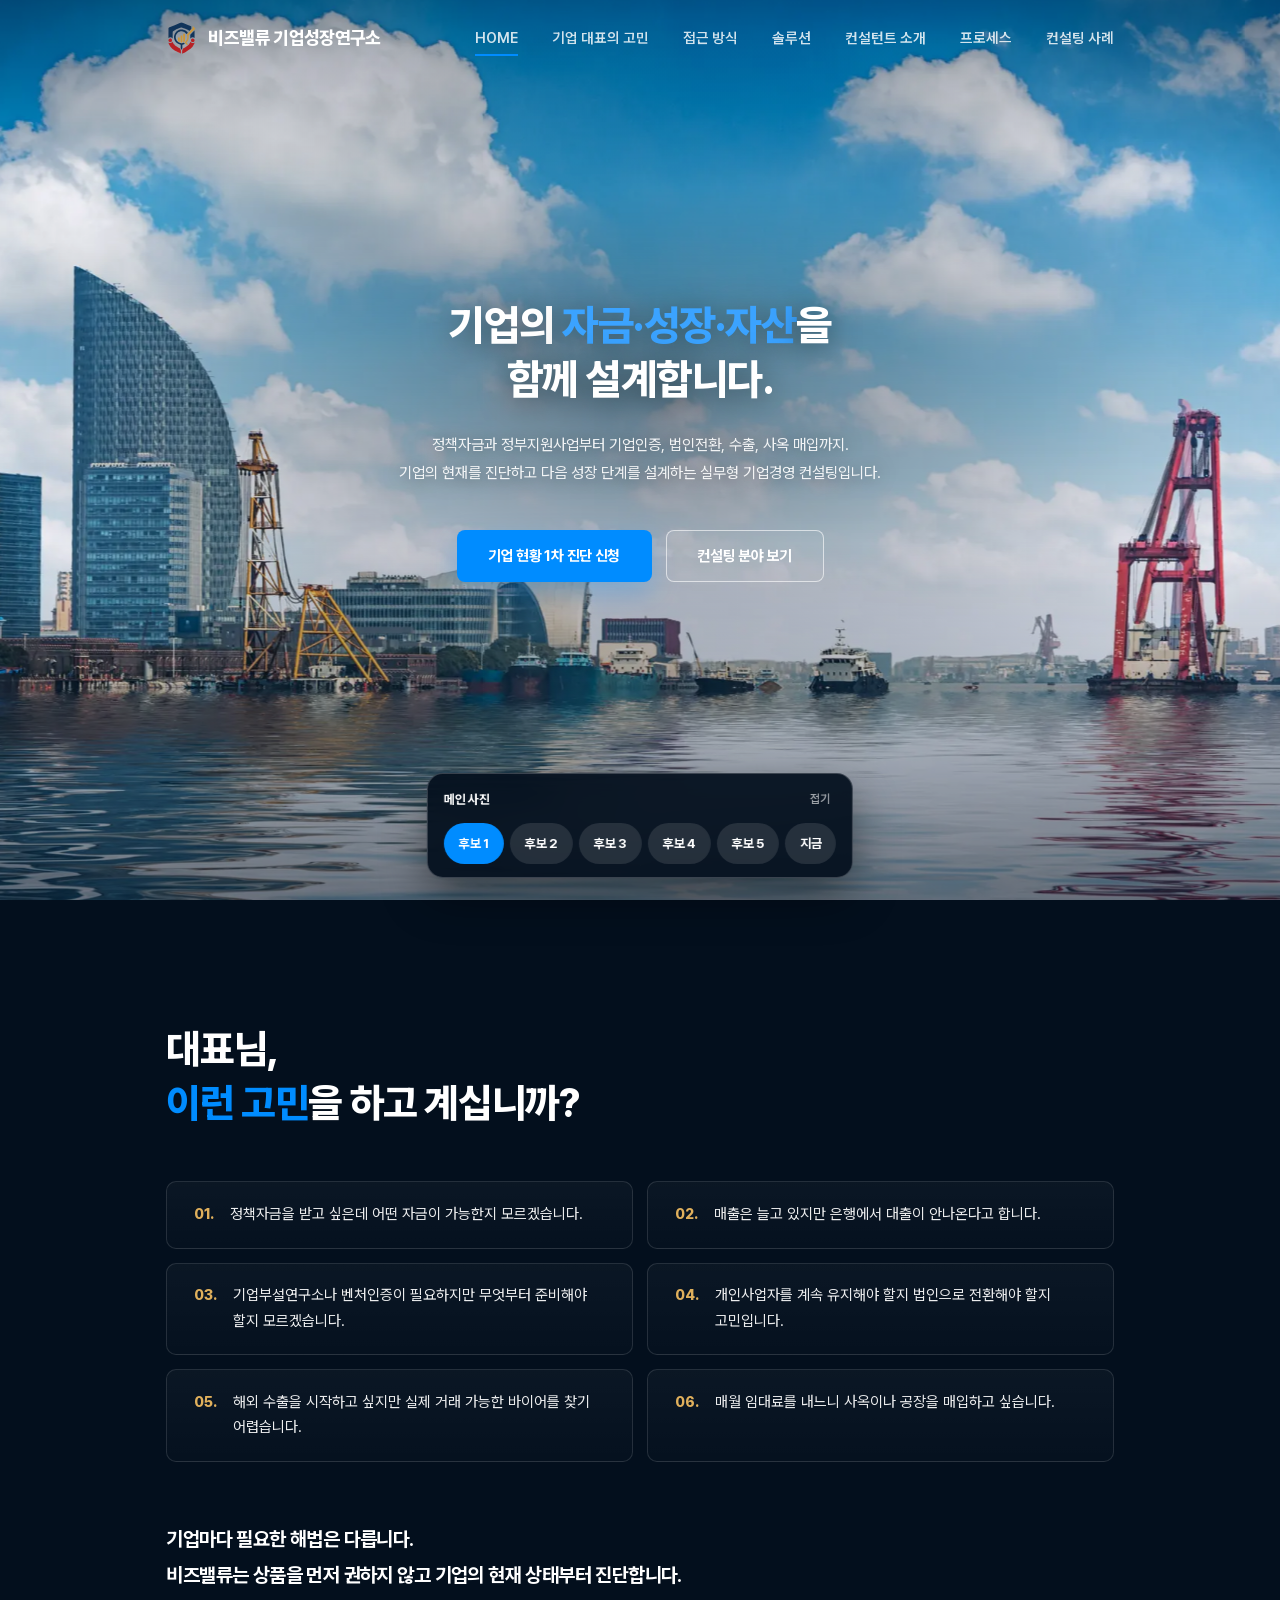
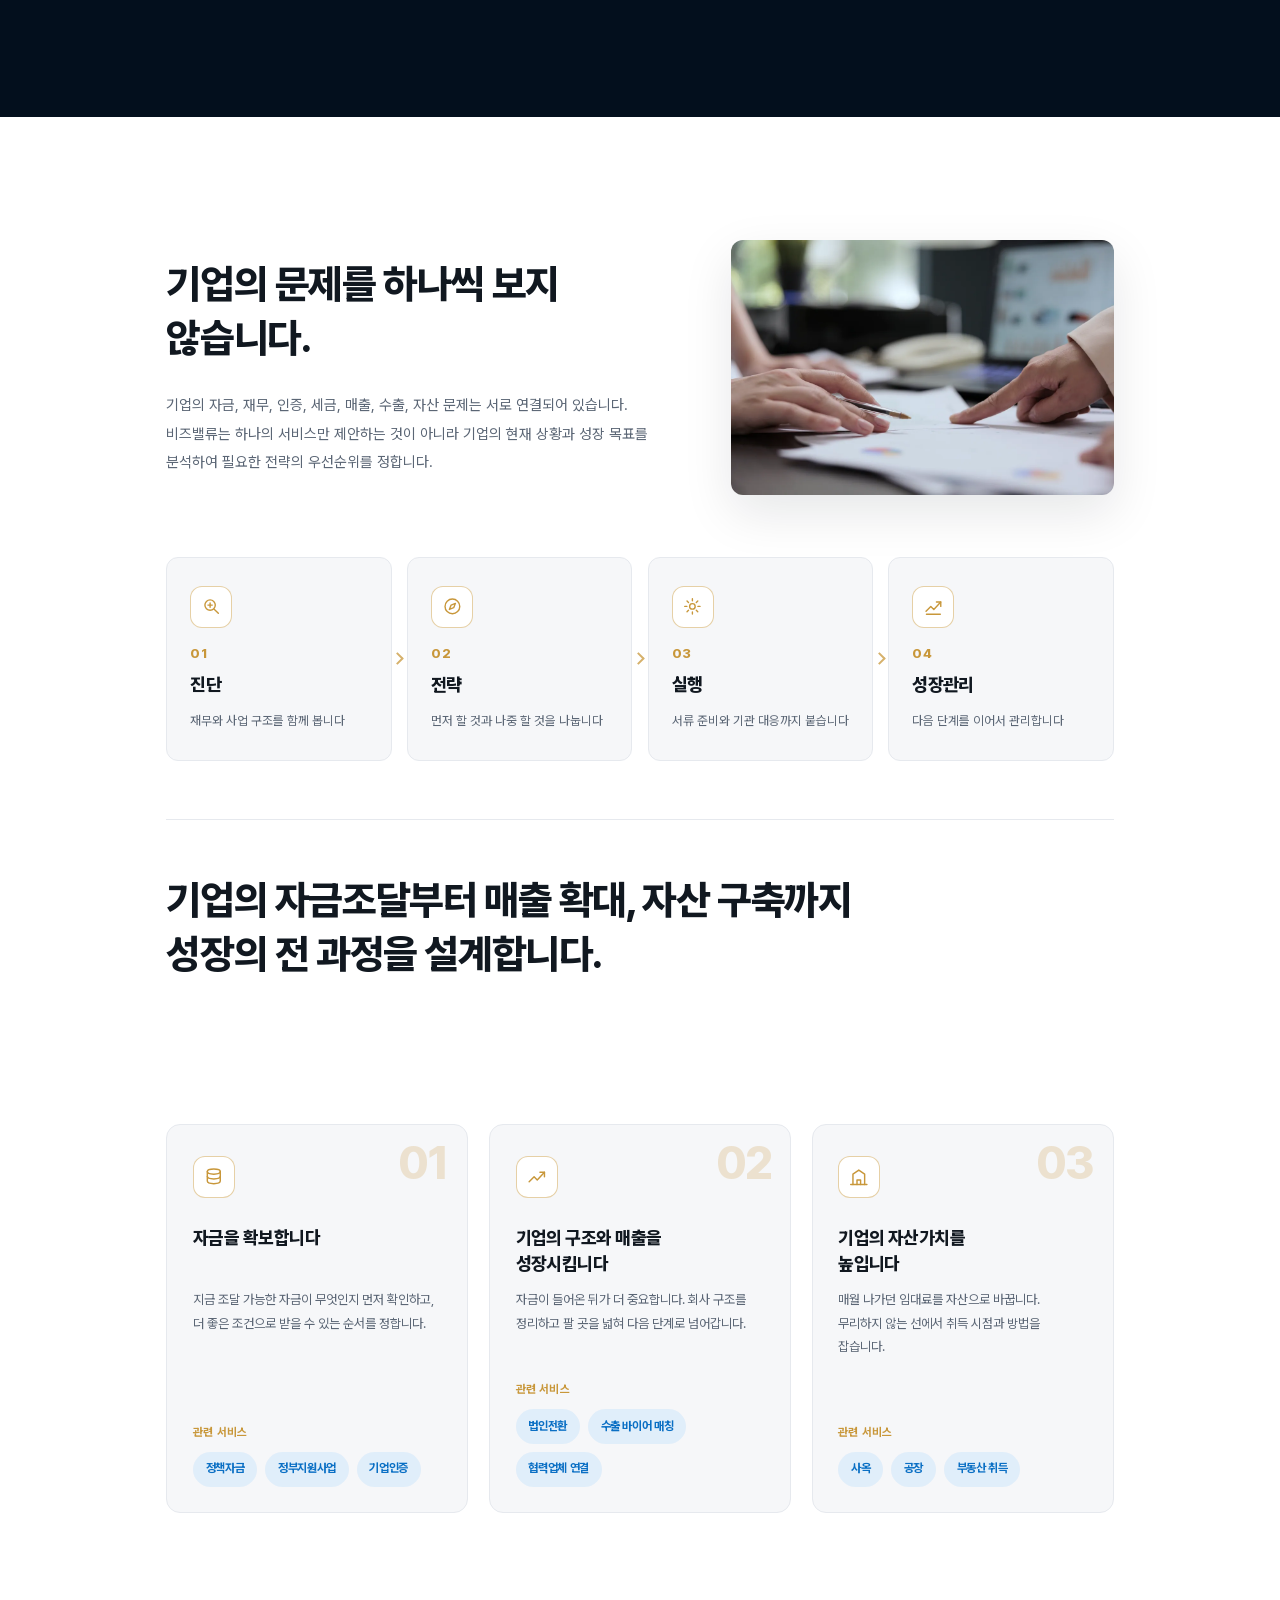
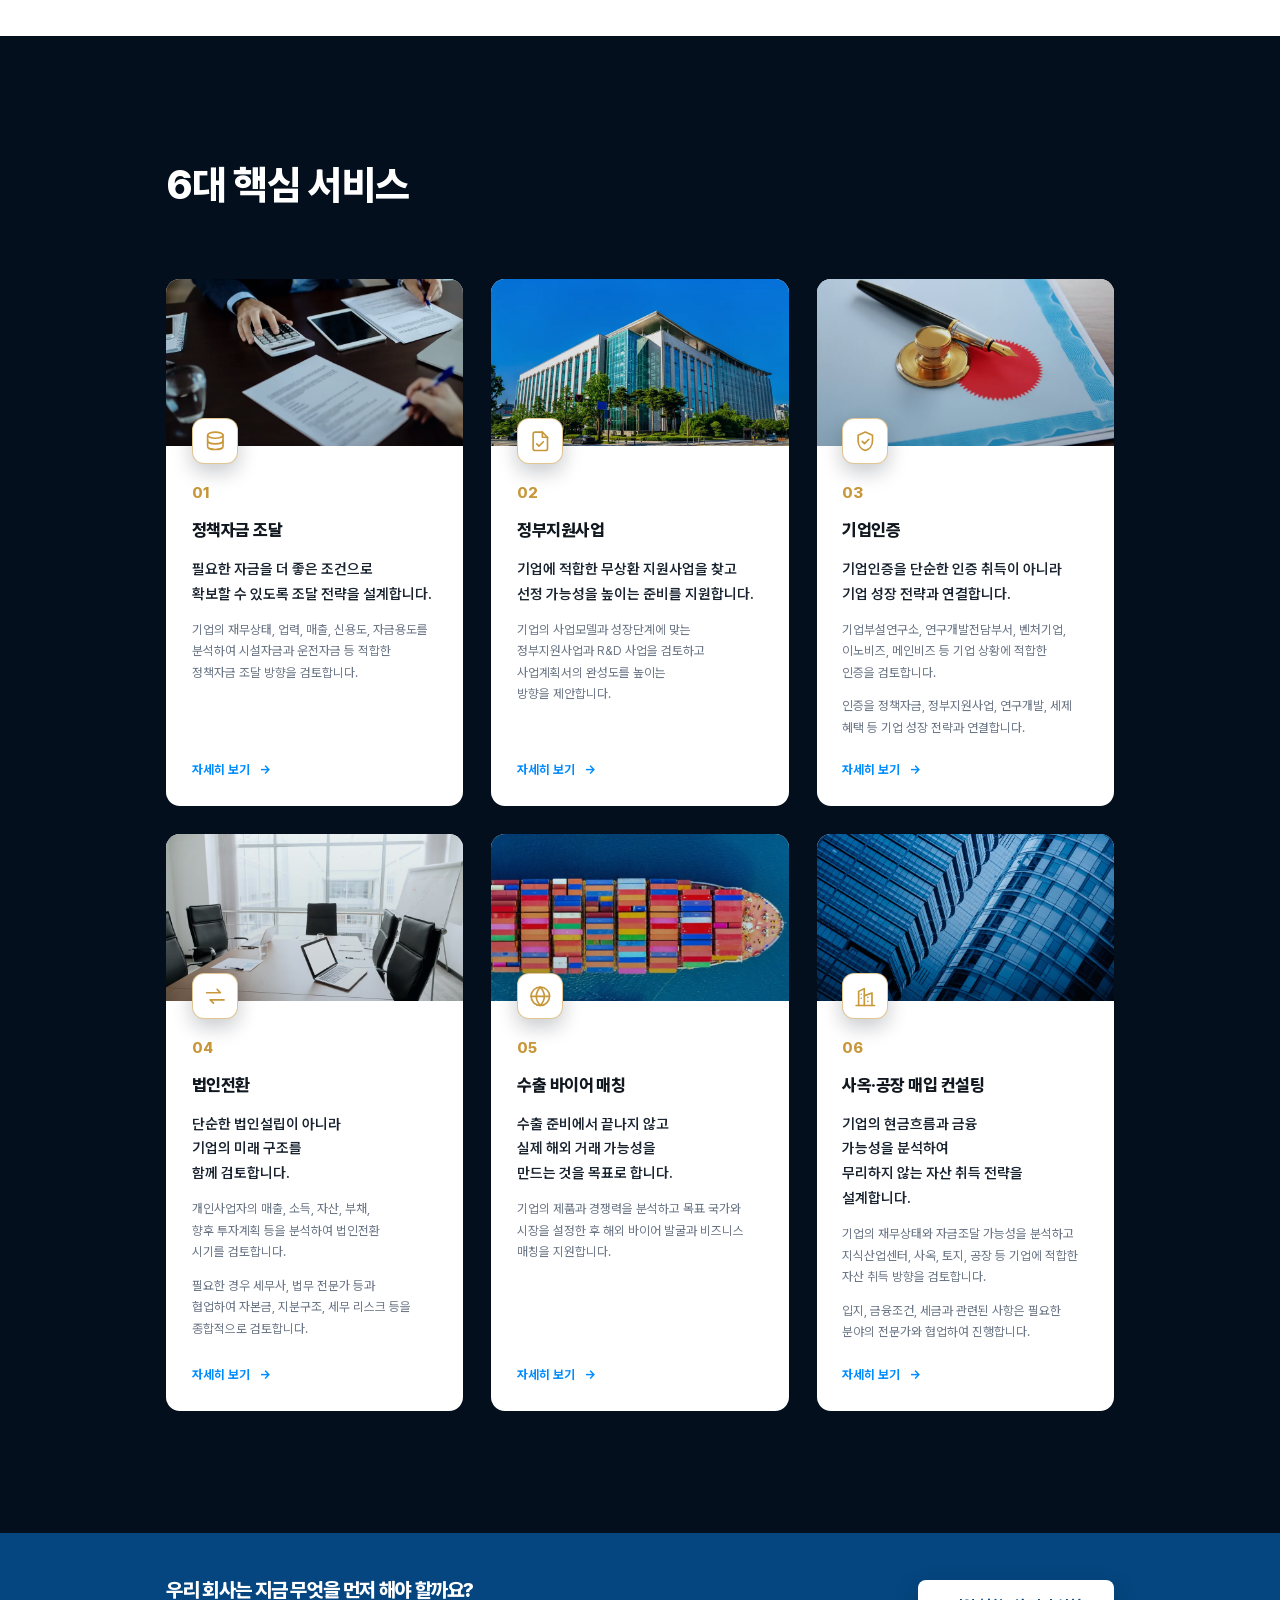
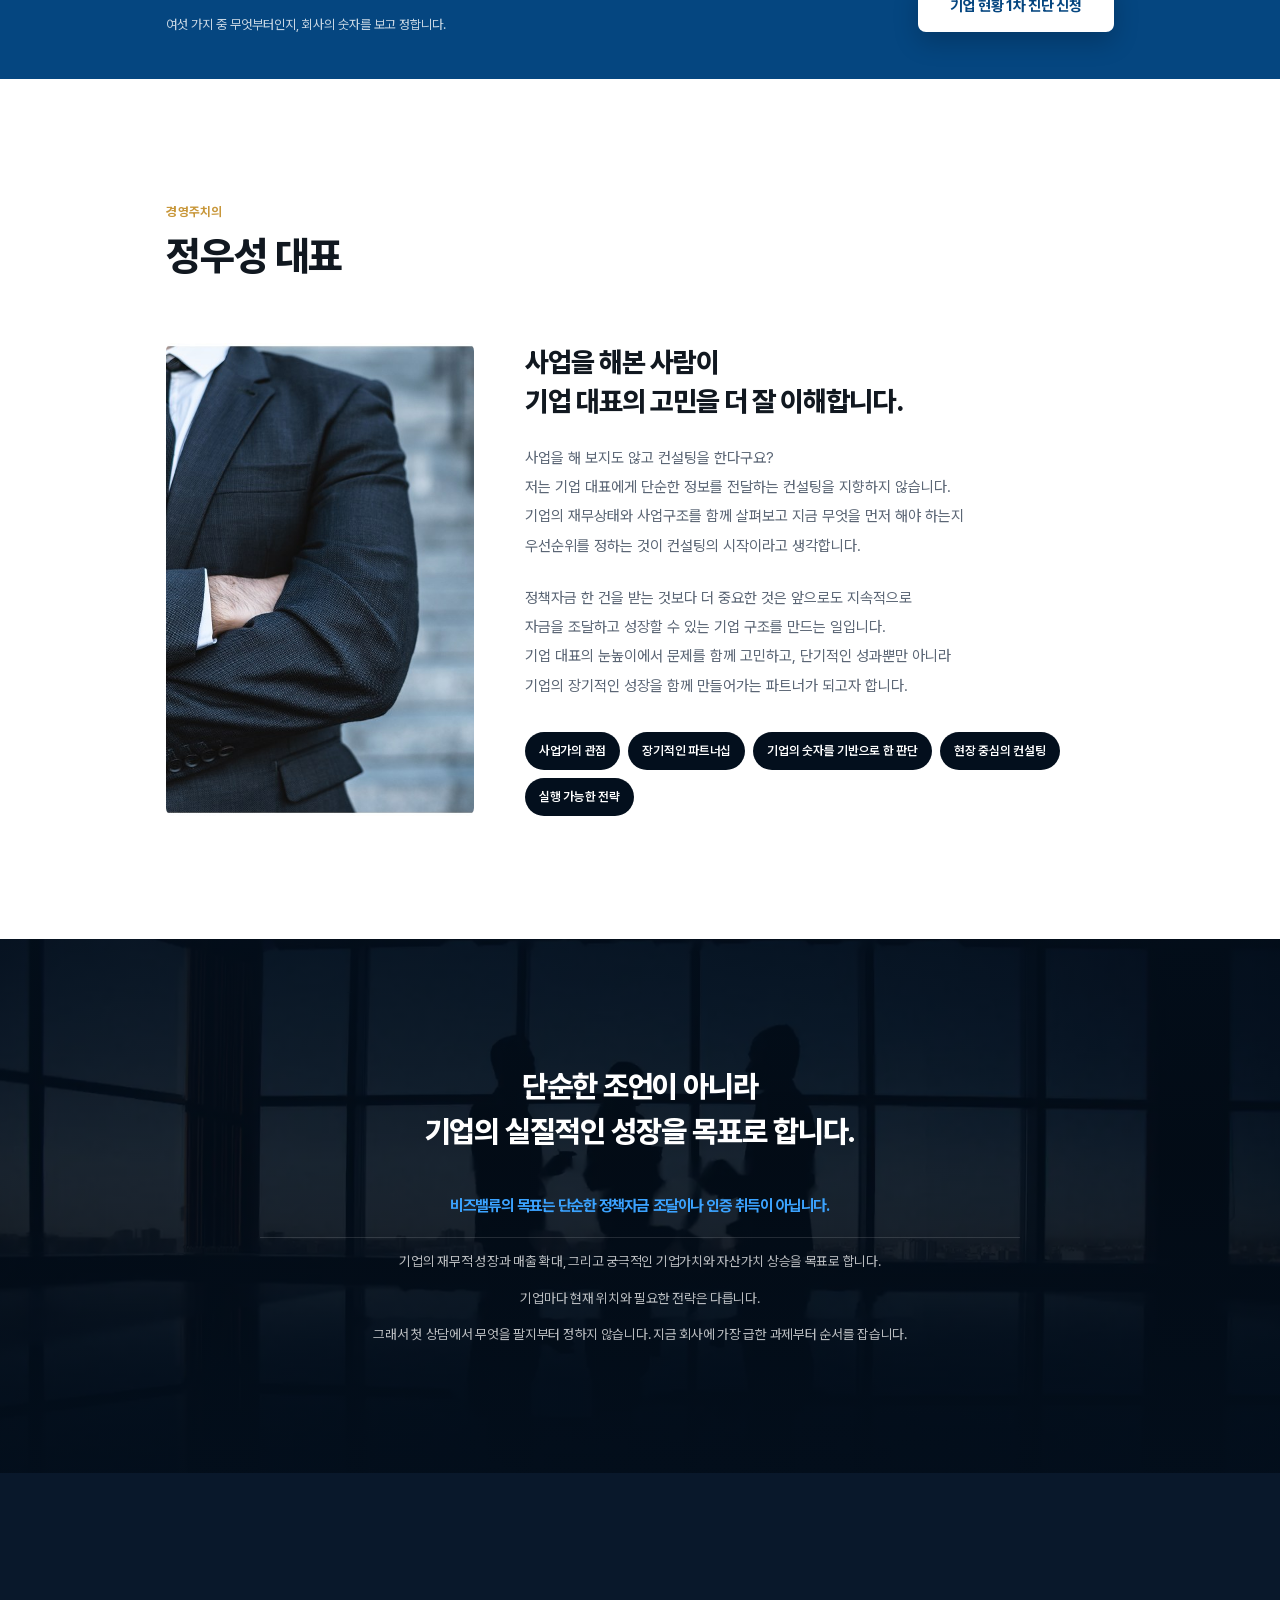
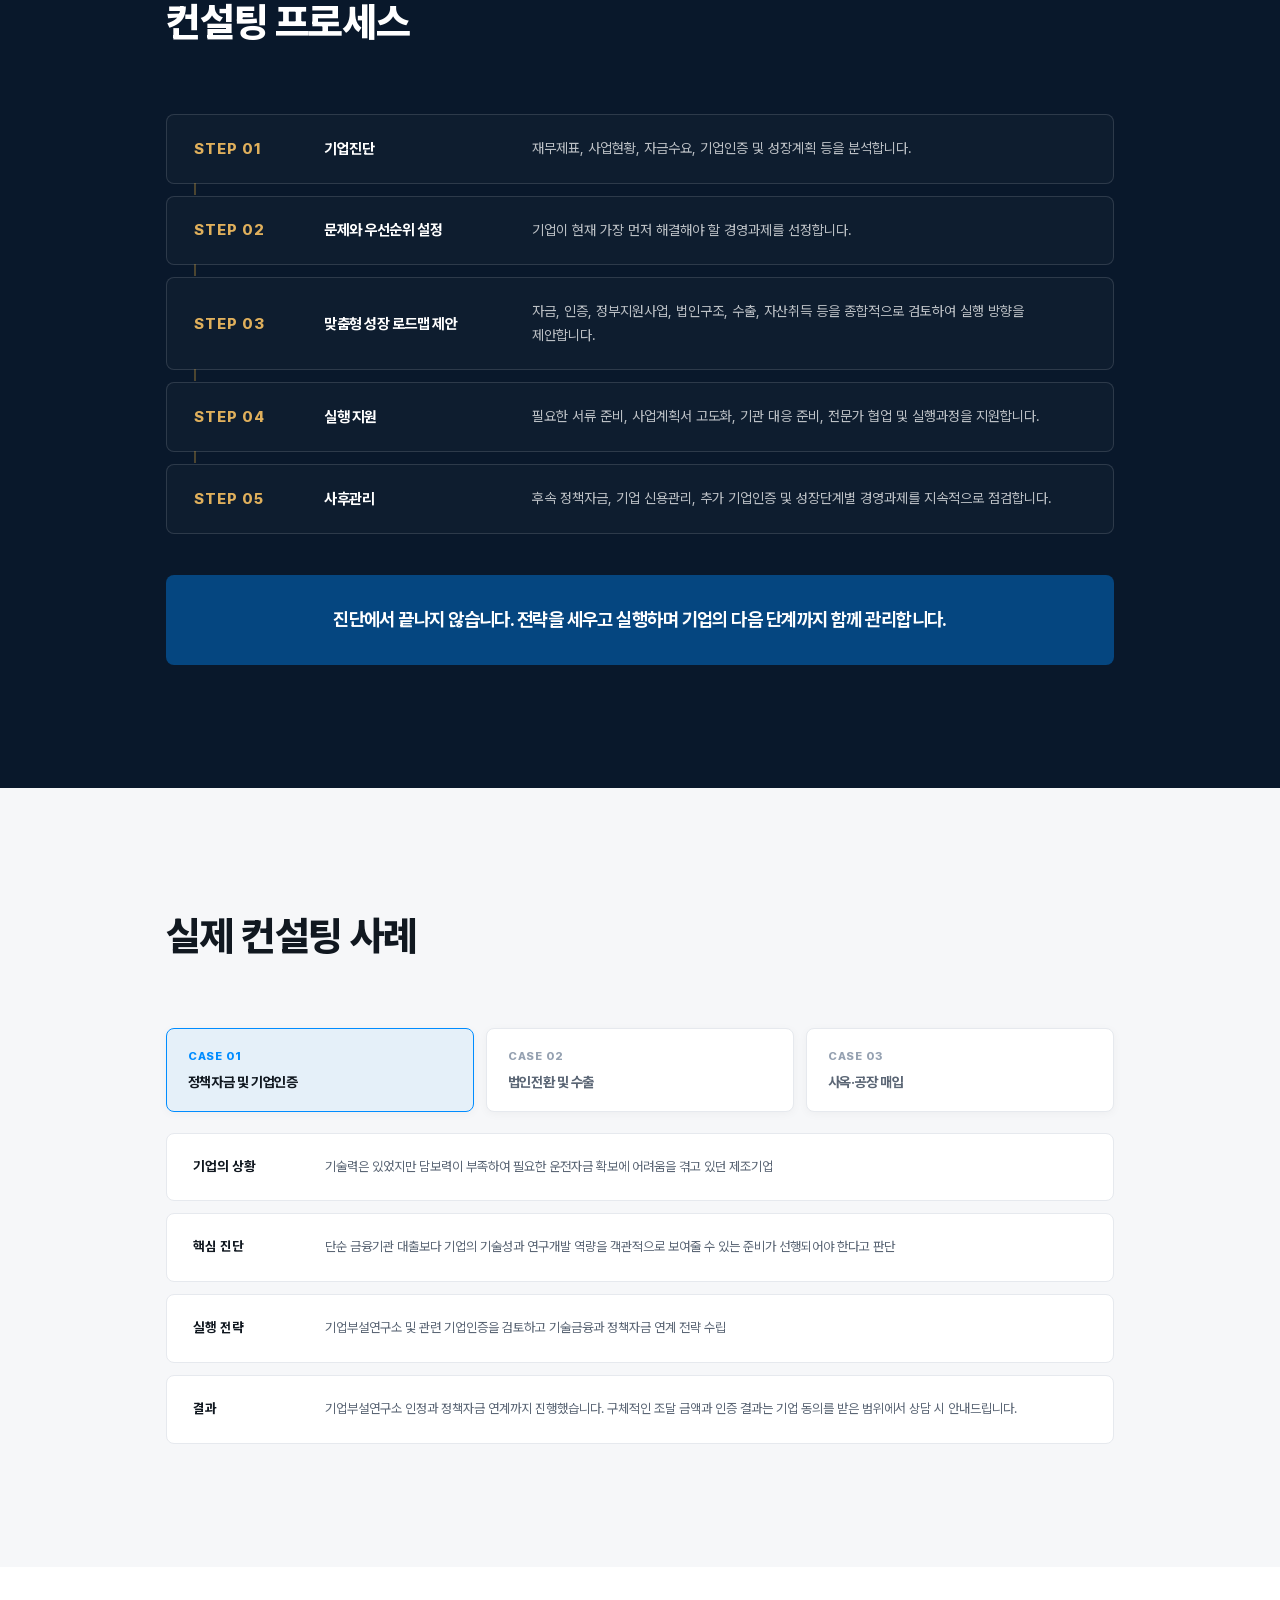
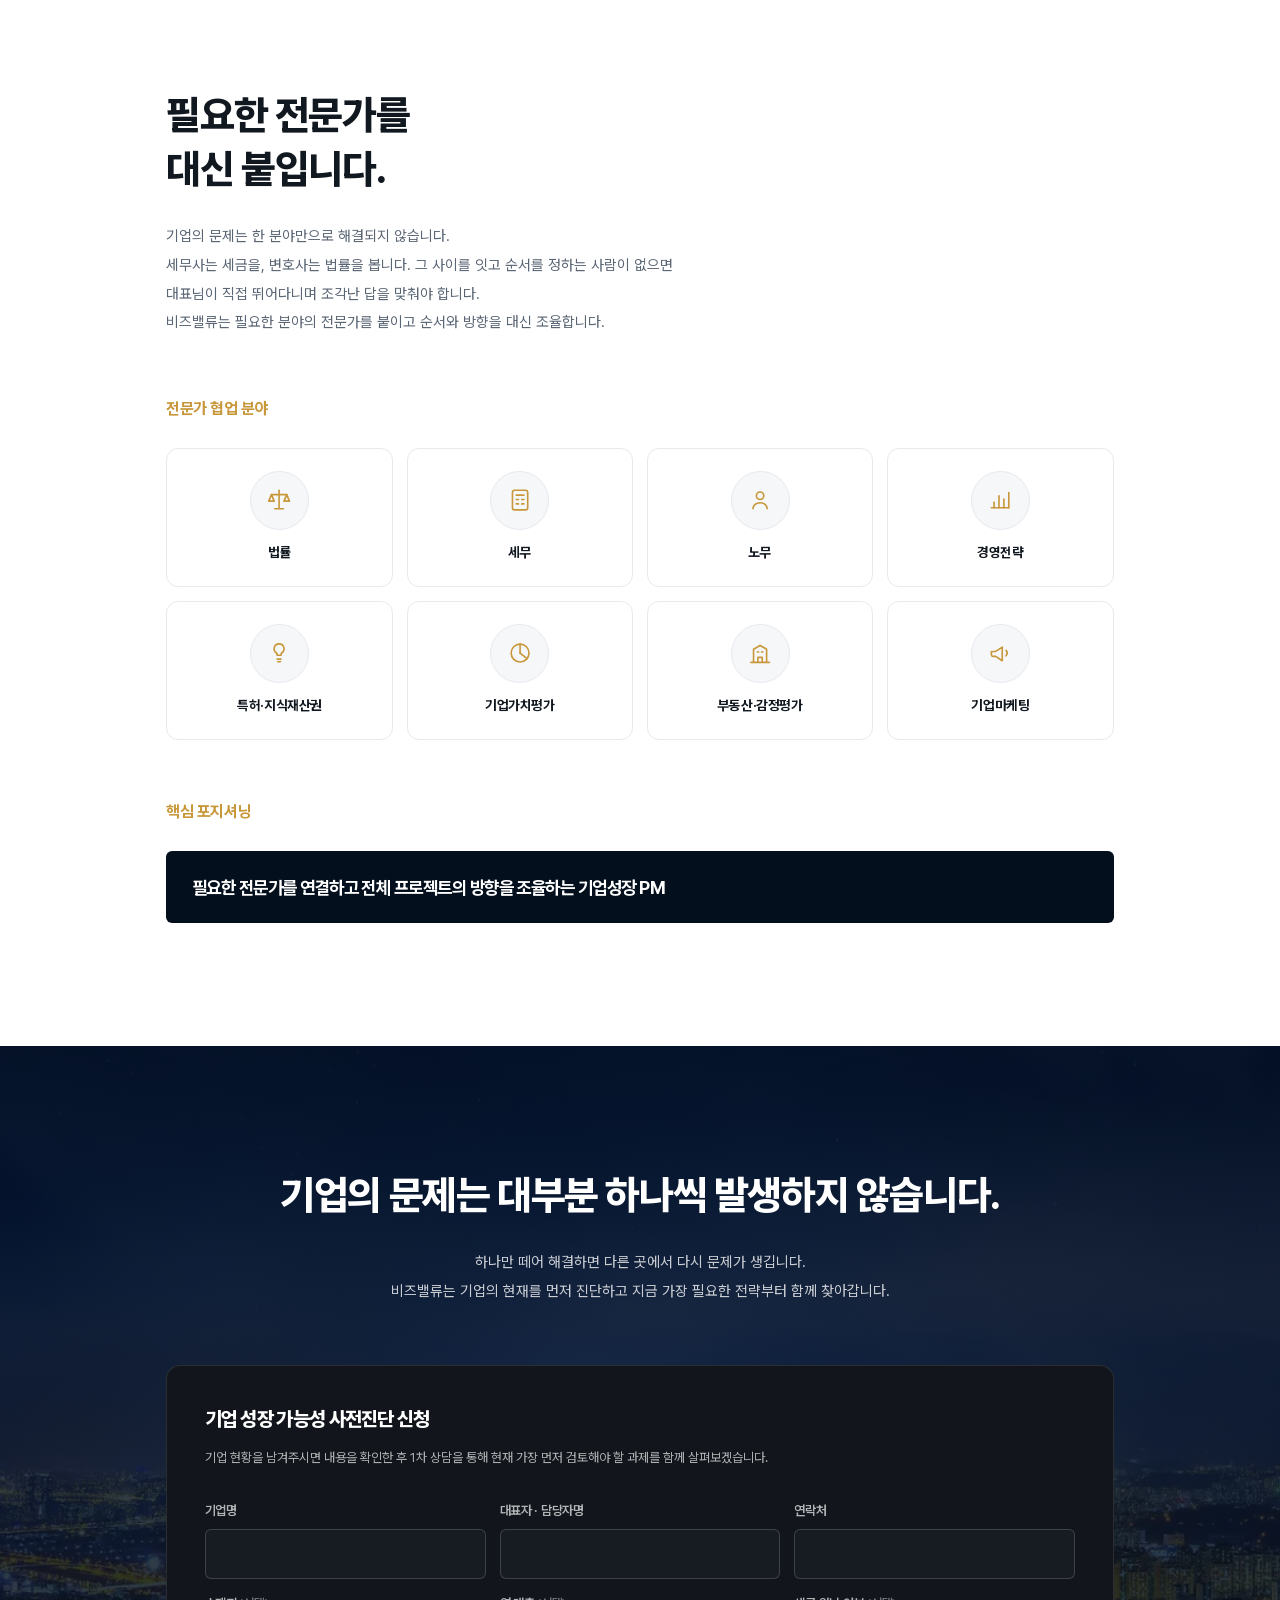
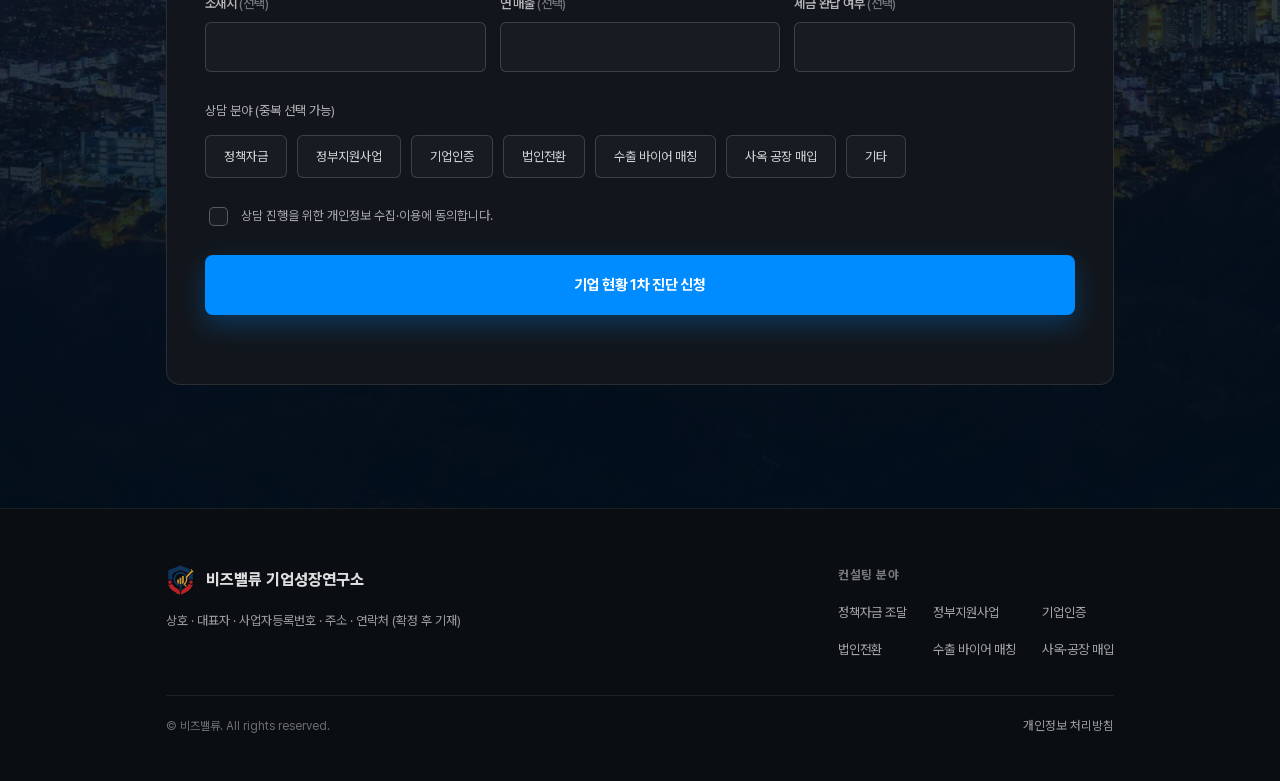
==== commit 4ce45528: "4단계와 3대 가치 재설계 + 플로팅 신청 아이콘 교체 4단계(진단~성장관리) - 큰 박스 안에 번호와 단어뿐이라 비어 보였다. 카드 네 장으로 바꾸고   아이콘 · 번호 · 이름" ====
--- a/index.html
+++ b/index.html
@@ -145,10 +145,30 @@
 
     <div class="steps reveal">
       <ol class="steps__list">
-        <li class="step"><span class="step__dot">01</span><span class="step__label">진단</span></li>
-        <li class="step"><span class="step__dot">02</span><span class="step__label">전략</span></li>
-        <li class="step"><span class="step__dot">03</span><span class="step__label">실행</span></li>
-        <li class="step"><span class="step__dot">04</span><span class="step__label">성장관리</span></li>
+        <li class="step">
+          <div class="step__icon" aria-hidden="true"><svg viewBox="0 0 24 24"><circle cx="10.5" cy="10.5" r="6"/><path d="M15.2 15.2L20 20"/><path d="M8 10.5h5M10.5 8v5"/></svg></div>
+          <span class="step__dot">01</span>
+          <span class="step__label">진단</span>
+          <span class="step__desc">재무와 사업 구조를 함께 봅니다</span>
+        </li>
+        <li class="step">
+          <div class="step__icon" aria-hidden="true"><svg viewBox="0 0 24 24"><circle cx="12" cy="12" r="8.5"/><path d="M15.5 8.5l-2 5-5 2 2-5z"/></svg></div>
+          <span class="step__dot">02</span>
+          <span class="step__label">전략</span>
+          <span class="step__desc">먼저 할 것과 나중 할 것을 나눕니다</span>
+        </li>
+        <li class="step">
+          <div class="step__icon" aria-hidden="true"><svg viewBox="0 0 24 24"><circle cx="12" cy="12" r="3.2"/><path d="M12 3.2v2.4M12 18.4v2.4M20.8 12h-2.4M5.6 12H3.2M18.2 5.8l-1.7 1.7M7.5 16.5l-1.7 1.7M18.2 18.2l-1.7-1.7M7.5 7.5L5.8 5.8"/></svg></div>
+          <span class="step__dot">03</span>
+          <span class="step__label">실행</span>
+          <span class="step__desc">서류 준비와 기관 대응까지 붙습니다</span>
+        </li>
+        <li class="step">
+          <div class="step__icon" aria-hidden="true"><svg viewBox="0 0 24 24"><path d="M3.5 17.5L9 12l3.5 3.5L20.5 7"/><path d="M15.5 7h5v5"/><path d="M4 21h16"/></svg></div>
+          <span class="step__dot">04</span>
+          <span class="step__label">성장관리</span>
+          <span class="step__desc">다음 단계를 이어서 관리합니다</span>
+        </li>
       </ol>
     </div>
 
@@ -168,6 +188,7 @@
         <p class="value__no">01</p>
         <h3 class="value__title">자금을 확보합니다</h3>
         <p class="value__desc">지금 조달 가능한 자금이 무엇인지 먼저 확인하고, 더 좋은 조건으로 받을 수 있는 순서를 정합니다.</p>
+        <p class="value__tagslabel">관련 서비스</p>
         <ul class="value__tags">
           <li><a href="services/policy-fund.html">정책자금</a></li>
           <li><a href="services/gov-program.html">정부지원사업</a></li>
@@ -180,6 +201,7 @@
         <p class="value__no">02</p>
         <h3 class="value__title">기업의 구조와 매출을 <br>성장시킵니다</h3>
         <p class="value__desc">자금이 들어온 뒤가 더 중요합니다. 회사 구조를 정리하고 팔 곳을 넓혀 다음 단계로 넘어갑니다.</p>
+        <p class="value__tagslabel">관련 서비스</p>
         <ul class="value__tags">
           <li><a href="services/incorporation.html">법인전환</a></li>
           <li><a href="services/export.html">수출 바이어 매칭</a></li>
@@ -192,6 +214,7 @@
         <p class="value__no">03</p>
         <h3 class="value__title">기업의 자산가치를 <br>높입니다</h3>
         <p class="value__desc">매월 나가던 임대료를 자산으로 바꿉니다. 무리하지 않는 선에서 취득 시점과 방법을 잡습니다.</p>
+        <p class="value__tagslabel">관련 서비스</p>
         <ul class="value__tags">
           <li><a href="services/asset.html">사옥</a></li>
           <li><a href="services/asset.html">공장</a></li>
@@ -588,7 +611,7 @@
     <span class="float__tip">페이스북</span>
   </a>
   <a class="float__btn float__btn--apply" href="#apply" data-cta="float" aria-label="1차 진단 신청">
-    <svg viewBox="0 0 24 24" aria-hidden="true"><path d="M5 3h11l4 4v14a1 1 0 0 1-1 1H5a1 1 0 0 1-1-1V4a1 1 0 0 1 1-1zm2 7h10v2H7v-2zm0 4h10v2H7v-2zm0 4h6v2H7v-2z"/></svg>
+    <svg viewBox="0 0 24 24" aria-hidden="true"><path d="M9.2 4.6H7.6A1.6 1.6 0 0 0 6 6.2v13.2a1.6 1.6 0 0 0 1.6 1.6h8.8a1.6 1.6 0 0 0 1.6-1.6V6.2a1.6 1.6 0 0 0-1.6-1.6h-1.6"/><rect x="9.2" y="3" width="5.6" height="3.2" rx="1.1"/><path d="M9.4 13.2l1.9 1.9 3.6-4.2"/></svg>
     <span class="float__tip">1차 진단 신청</span>
   </a>
 </div>
--- a/assets/css/style.css
+++ b/assets/css/style.css
@@ -238,25 +238,37 @@
 }
 
 /* ================= 4단계 ================= */
-.steps{margin-top:clamp(46px,4.8vw,92px);background:var(--grey);border-radius:12px;border:1px solid var(--line);padding:clamp(44px,4.8vw,88px) clamp(24px,3.2vw,62px)}
-.steps__list{display:grid;grid-template-columns:repeat(4,1fr);position:relative}
-.step{display:flex;flex-direction:column;align-items:center;gap:clamp(14px,1.2vw,22px);position:relative}
-.step::before{
-  content:"";position:absolute;top:calc(clamp(52px,3.9vw,76px) / 2);left:50%;width:100%;height:2px;  background:linear-gradient(90deg,rgba(200,151,58,.55),rgba(200,151,58,.2));opacity:1;
-  transform:scaleX(0);transform-origin:0 50%;transition:transform .7s var(--ease);
-}
-.steps.is-in .step::before{transform:scaleX(1)}
-.step:nth-child(2)::before{transition-delay:.15s}
-.step:nth-child(3)::before{transition-delay:.3s}
-.step:last-child::before{display:none}
+.steps{margin-top:clamp(46px,4.8vw,92px)}
+.steps__list{display:grid;grid-template-columns:repeat(4,1fr);gap:clamp(12px,1.2vw,22px)}
+.step{
+  position:relative;display:flex;flex-direction:column;align-items:flex-start;
+  padding:clamp(24px,2.2vw,40px) clamp(20px,1.8vw,32px) clamp(24px,2.2vw,38px);
+  background:var(--grey);border:1px solid var(--line);border-radius:12px;
+}
+/* 단계 사이 진행 화살표 */
+.step:not(:last-child)::after{
+  content:"";position:absolute;top:50%;right:calc(clamp(12px,1.2vw,22px) / -2);
+  width:9px;height:9px;margin-top:-5px;margin-right:-4px;
+  border-top:2px solid rgba(200,151,58,.75);border-right:2px solid rgba(200,151,58,.75);
+  transform:rotate(45deg);
+}
+.step__icon{
+  width:clamp(42px,3.1vw,58px);height:clamp(42px,3.1vw,58px);border-radius:12px;
+  background:#fff;border:1px solid rgba(200,151,58,.45);display:grid;place-items:center;
+}
+.step__icon svg{width:52%;height:52%;fill:none;stroke:var(--gold);stroke-width:1.6;stroke-linecap:round;stroke-linejoin:round}
 .step__dot{
-  width:clamp(52px,3.9vw,76px);height:clamp(52px,3.9vw,76px);border-radius:50%;
-  display:grid;place-items:center;position:relative;z-index:1;
-  background:#fff;border:2px solid var(--gold);color:var(--gold);
-  font-size:clamp(14px,1.06vw,20px);font-weight:800;letter-spacing:.02em;
-  box-shadow:0 6px 16px rgba(200,151,58,.18);
-}
-.step__label{font-size:clamp(15px,1.22vw,23px);font-weight:700;letter-spacing:-.03em;color:var(--txt)}
+  margin-top:clamp(14px,1.2vw,22px);
+  color:var(--gold);font-weight:800;font-size:clamp(13px,0.97vw,18px);letter-spacing:.04em;
+}
+.step__label{
+  margin-top:clamp(5px,0.5vw,9px);
+  font-size:clamp(17px,1.42vw,27px);font-weight:800;letter-spacing:-.035em;color:var(--txt);
+}
+.step__desc{
+  margin-top:clamp(9px,0.8vw,15px);
+  font-size:clamp(12.5px,0.9vw,17px);line-height:1.7;color:var(--txt-sub);
+}
 
 /* ================= 서비스 카드 ================= */
 .cards{margin-top:clamp(44px,5.2vw,100px);display:grid;grid-template-columns:repeat(3,1fr);gap:28px}
@@ -296,16 +308,17 @@
 .card__more:hover span{transform:translateX(6px)}
 
 /* ================= 컨설턴트 ================= */
-.profile{margin-top:clamp(38px,4.6vw,88px);display:grid;grid-template-columns:340px 1fr;gap:70px;align-items:start}
-.profile__photo{overflow:hidden;border-radius:4px;background:var(--grey)}
-.profile__photo img{width:100%;transition:transform .8s var(--ease)}
+.profile{margin-top:clamp(38px,4.6vw,88px);display:grid;grid-template-columns:clamp(280px,24vw,360px) 1fr;gap:clamp(40px,4vw,72px);align-items:stretch}
+.profile__photo{overflow:hidden;border-radius:8px;background:var(--grey);min-height:100%}
+.profile__photo img{width:100%;height:100%;object-fit:cover;object-position:center top}
 .profile__title{font-size:clamp(20px,2.15vw,41px);font-weight:800;letter-spacing:-.035em;line-height:1.42}
 .profile__txt{margin-top:clamp(20px,1.8vw,34px);font-size:clamp(15px,1.14vw,22px);line-height:1.95;color:var(--txt-sub)}
-.tags{margin-top:38px;display:flex;flex-wrap:wrap;gap:10px}
+.tags{margin-top:clamp(26px,2.4vw,44px);display:flex;flex-wrap:wrap;gap:8px}
 /* 사이트의 다른 칩(협업 분야·서비스 태그)과 같은 알약 형태로 맞춘다 */
 .tag{
-  background:var(--navy);color:#fff;font-size:clamp(13px,0.94vw,18px);font-weight:600;
-  padding:clamp(9px,0.8vw,15px) clamp(15px,1.35vw,26px);border-radius:100px;letter-spacing:-.02em;
+  background:var(--navy);color:#fff;font-size:clamp(12.5px,0.83vw,16px);font-weight:600;
+  padding:clamp(8px,0.7vw,13px) clamp(13px,1.1vw,21px);border-radius:100px;letter-spacing:-.02em;
+  white-space:nowrap;
 }
 
 /* ================= 선언 배너 ================= */
@@ -335,7 +348,7 @@
 }
 
 /* ================= 사례 ================= */
-.case{margin-top:clamp(40px,5vw,96px);display:grid;grid-template-columns:300px 1fr;gap:40px;align-items:start}
+.case{margin-top:clamp(40px,5vw,96px);display:grid;grid-template-columns:1fr;gap:clamp(16px,1.6vw,28px)}
 .case__label{font-size:clamp(17px,1.32vw,25px);font-weight:700;letter-spacing:-.03em}
 .case__label span{color:var(--blue);font-weight:800;margin-right:10px}
 .case__rows{display:flex;flex-direction:column;gap:12px}
@@ -382,8 +395,8 @@
   margin:clamp(40px,4.6vw,88px) auto 0;max-width:980px;background:#12161c;
   border:1px solid rgba(255,255,255,.1);border-radius:14px;padding:clamp(30px,2.9vw,56px) clamp(30px,2.9vw,56px) clamp(28px,2.6vw,50px);
 }
-.formbox__title{font-size:clamp(16px,1.18vw,23px);font-weight:700;color:#fff;letter-spacing:-.03em}
-.formbox__desc{margin-top:12px;font-size:13px;color:rgba(255,255,255,.6);line-height:1.75}
+.formbox__title{font-size:clamp(19px,1.55vw,30px);font-weight:800;color:#fff;letter-spacing:-.035em}
+.formbox__desc{margin-top:clamp(10px,0.9vw,16px);font-size:clamp(13px,0.94vw,17px);color:rgba(255,255,255,.66);line-height:1.8}
 .form__grid{margin-top:30px;display:grid;grid-template-columns:repeat(3,1fr);gap:14px}
 .field{display:block}
 .field__label{display:block;margin-bottom:8px;font-size:13px;font-weight:600;color:rgba(255,255,255,.68);letter-spacing:-.02em}
@@ -407,7 +420,18 @@
 .pick input:checked+span{background:var(--blue);border-color:var(--blue);color:#fff;font-weight:600}
 .pick input:focus-visible+span{outline:2px solid var(--blue);outline-offset:2px}
 .agree{margin-top:26px;display:flex;align-items:center;gap:10px;font-size:12.8px;color:rgba(255,255,255,.62);cursor:pointer}
-.agree input{width:17px;height:17px;accent-color:var(--blue)}
+.agree input{
+  appearance:none;width:19px;height:19px;flex:none;border-radius:5px;cursor:pointer;
+  background:#171c23;border:1px solid rgba(255,255,255,.28);
+  display:grid;place-items:center;transition:background .2s,border-color .2s;
+}
+.agree input::after{
+  content:"";width:10px;height:6px;border-left:2px solid #fff;border-bottom:2px solid #fff;
+  transform:rotate(-45deg) translate(1px,-1px);opacity:0;transition:opacity .15s;
+}
+.agree input:checked{background:var(--blue);border-color:var(--blue)}
+.agree input:checked::after{opacity:1}
+.agree input:focus-visible{outline:2px solid var(--blue);outline-offset:2px}
 .form__msg{margin-top:16px;font-size:13px;text-align:center;min-height:20px;color:var(--blue-soft)}
 .form__msg.is-err{color:#ff8080}
 
@@ -457,13 +481,15 @@
 .float__btn--facebook{background:#1877f2;color:#fff}
 .float__btn--insta{background:linear-gradient(45deg,#feda75,#fa7e1e,#d62976,#962fbf,#4f5bd5)}
 .float__btn--apply{background:var(--navy);border:1px solid rgba(255,255,255,.22)}
+.float__btn--apply svg{fill:none;stroke:currentColor;stroke-width:1.7;stroke-linecap:round;stroke-linejoin:round}
 .float__tip{
   position:absolute;right:66px;top:50%;transform:translateY(-50%) translateX(8px);
   background:rgba(3,15,29,.94);color:#fff;font-size:12.5px;font-weight:600;
   padding:8px 13px;border-radius:6px;white-space:nowrap;
   opacity:0;pointer-events:none;transition:opacity .22s,transform .22s var(--ease);
 }
-.float__btn:hover .float__tip{opacity:1;transform:translateY(-50%) translateX(0)}
+.float__btn:hover .float__btn--apply svg{fill:none;stroke:currentColor;stroke-width:1.7;stroke-linecap:round;stroke-linejoin:round}
+.float__tip{opacity:1;transform:translateY(-50%) translateX(0)}
 .float__btn[data-pending]{filter:grayscale(.15)}
 
 /* ================= 반응형 ================= */
@@ -507,9 +533,9 @@
   .worry__txt{font-size:14px}
   .worries__closing{margin-top:46px}
 
-  .steps{margin-top:52px;padding:36px 18px}
-  .steps__list{grid-template-columns:repeat(2,1fr);gap:34px 0}
-  .step:nth-child(2)::before{display:none}
+  .steps{margin-top:52px}
+  .steps__list{grid-template-columns:1fr;gap:10px}
+  .step:not(:last-child)::after{top:auto;bottom:-10px;right:50%;margin:0;transform:rotate(135deg) translateX(-4px)}
 
   .cards{grid-template-columns:1fr;gap:16px;margin-top:44px}
   .card{padding:30px 24px 26px}
@@ -532,7 +558,8 @@
   .float{right:14px;bottom:14px;gap:8px}
   .float__btn{width:48px;height:48px}
   .float__btn svg{width:21px;height:21px}
-  .float__tip{display:none}
+  .float__btn--apply svg{fill:none;stroke:currentColor;stroke-width:1.7;stroke-linecap:round;stroke-linejoin:round}
+.float__tip{display:none}
 }
 
 @media (max-width:339px){
@@ -558,7 +585,7 @@
 
 .values{margin-top:clamp(40px,4.6vw,88px);display:grid;grid-template-columns:repeat(3,1fr);gap:clamp(16px,1.6vw,30px)}
 .value{
-  position:relative;background:var(--grey);border:1px solid var(--line);border-radius:var(--radius);
+  position:relative;overflow:hidden;background:var(--grey);border:1px solid var(--line);border-radius:var(--radius);
   padding:clamp(28px,2.4vw,46px) clamp(22px,2vw,38px) clamp(24px,2vw,38px);
   display:flex;flex-direction:column;
 }
@@ -568,12 +595,19 @@
   margin-bottom:clamp(14px,1.2vw,22px);
 }
 .value__icon svg{width:54%;height:54%;fill:none;stroke:var(--gold);stroke-width:1.6;stroke-linecap:round;stroke-linejoin:round}
-.value__no{color:var(--gold);font-weight:800;font-size:clamp(15px,1.18vw,22px);letter-spacing:.02em}
+.value__no{
+  position:absolute;top:clamp(14px,1.2vw,24px);right:clamp(16px,1.5vw,28px);
+  color:rgba(200,151,58,.22);font-weight:800;font-size:clamp(40px,3.6vw,68px);letter-spacing:-.04em;line-height:1;
+}
 /* 제목이 한 줄인 카드와 두 줄인 카드의 본문 시작선을 맞춘다 */
 .value__title{margin-top:clamp(12px,0.85vw,16px);font-size:clamp(18px,1.39vw,25.5px);font-weight:800;letter-spacing:-.03em;line-height:1.42;min-height:2.84em}
 /* 설명 길이가 달라도 아래 태그 줄이 같은 높이에서 시작하도록 */
 .value__desc{margin-top:clamp(12px,0.9vw,17px);font-size:clamp(13px,0.94vw,18px);line-height:1.8;color:var(--txt-sub);min-height:5.4em}
-.value__tags{margin-top:auto;padding-top:clamp(22px,1.8vw,34px);display:flex;flex-wrap:wrap;gap:8px}
+.value__tagslabel{
+  margin-top:auto;padding-top:clamp(20px,1.7vw,32px);
+  font-size:clamp(11.5px,0.8vw,15px);font-weight:700;letter-spacing:.02em;color:var(--gold);
+}
+.value__tags{margin-top:clamp(9px,0.8vw,14px);display:flex;flex-wrap:wrap;gap:8px}
 .value__tags a{
   display:inline-block;padding:clamp(7px,0.6vw,12px) clamp(11px,1vw,19px);border-radius:100px;
   background:rgba(0,140,255,.09);color:#0a6fc4;font-size:clamp(12px,0.87vw,16.5px);font-weight:700;
@@ -595,9 +629,9 @@
 }
 
 /* ---------- 사례 탭 (요청서 10번) ---------- */
-.case__tabs{display:flex;flex-direction:column;gap:10px}
+.case__tabs{display:grid;grid-template-columns:repeat(3,1fr);gap:clamp(10px,1vw,16px)}
 .case__tab{
-  display:flex;flex-direction:column;gap:6px;text-align:left;cursor:pointer;
+  display:flex;flex-direction:column;gap:5px;text-align:left;cursor:pointer;
   padding:clamp(16px,1.4vw,27px) clamp(18px,1.6vw,30px);
   background:transparent;border:1px solid rgba(255,255,255,.13);border-radius:8px;
   color:rgba(255,255,255,.62);font-weight:700;letter-spacing:-.03em;
@@ -734,8 +768,8 @@
 
 @media (max-width:860px){
   .flow{gap:8px}
-  .case__tabs{flex-direction:row;flex-wrap:wrap}
-  .case__tab{flex:1 1 auto;min-width:calc(50% - 5px);padding:14px 16px}
+  .case__tabs{grid-template-columns:repeat(2,1fr)}
+  .case__tab{padding:14px 16px}
 
   .bottombar{
     display:flex;position:fixed;left:0;right:0;bottom:0;z-index:95;gap:8px;
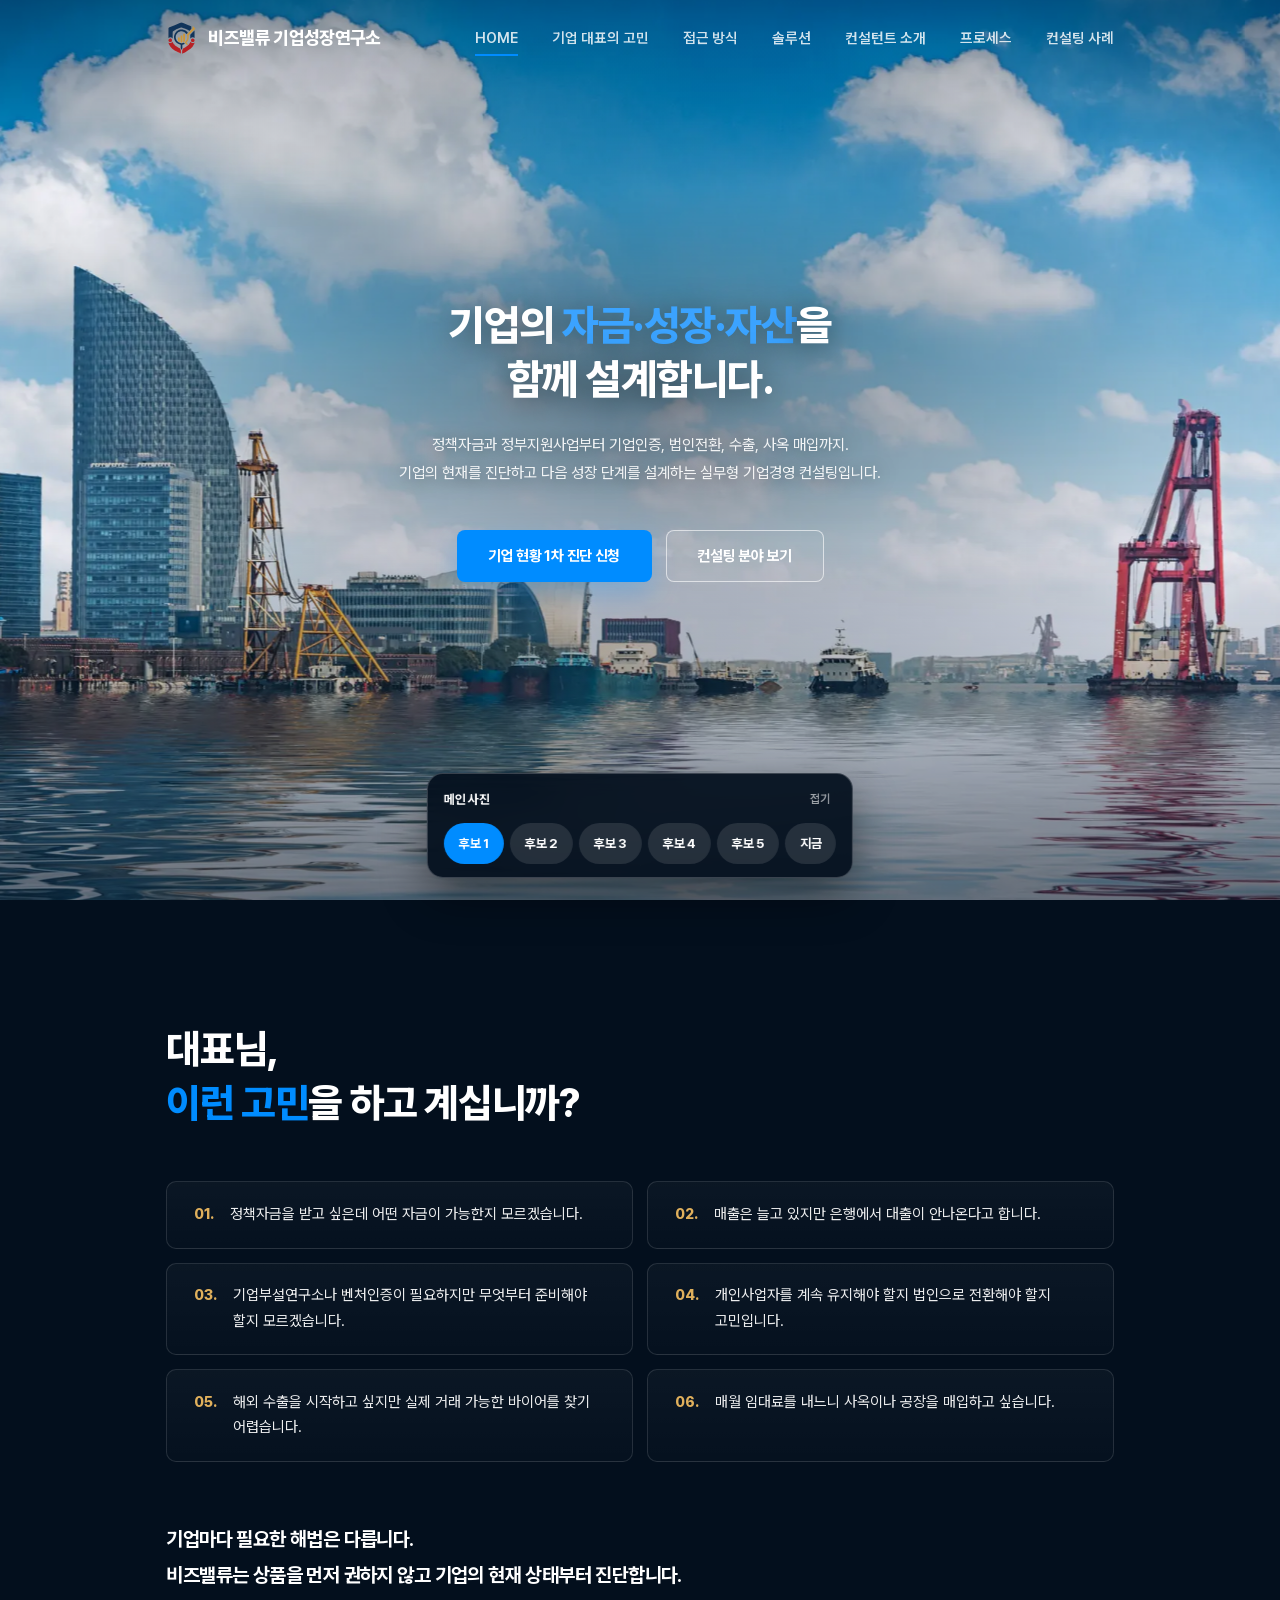
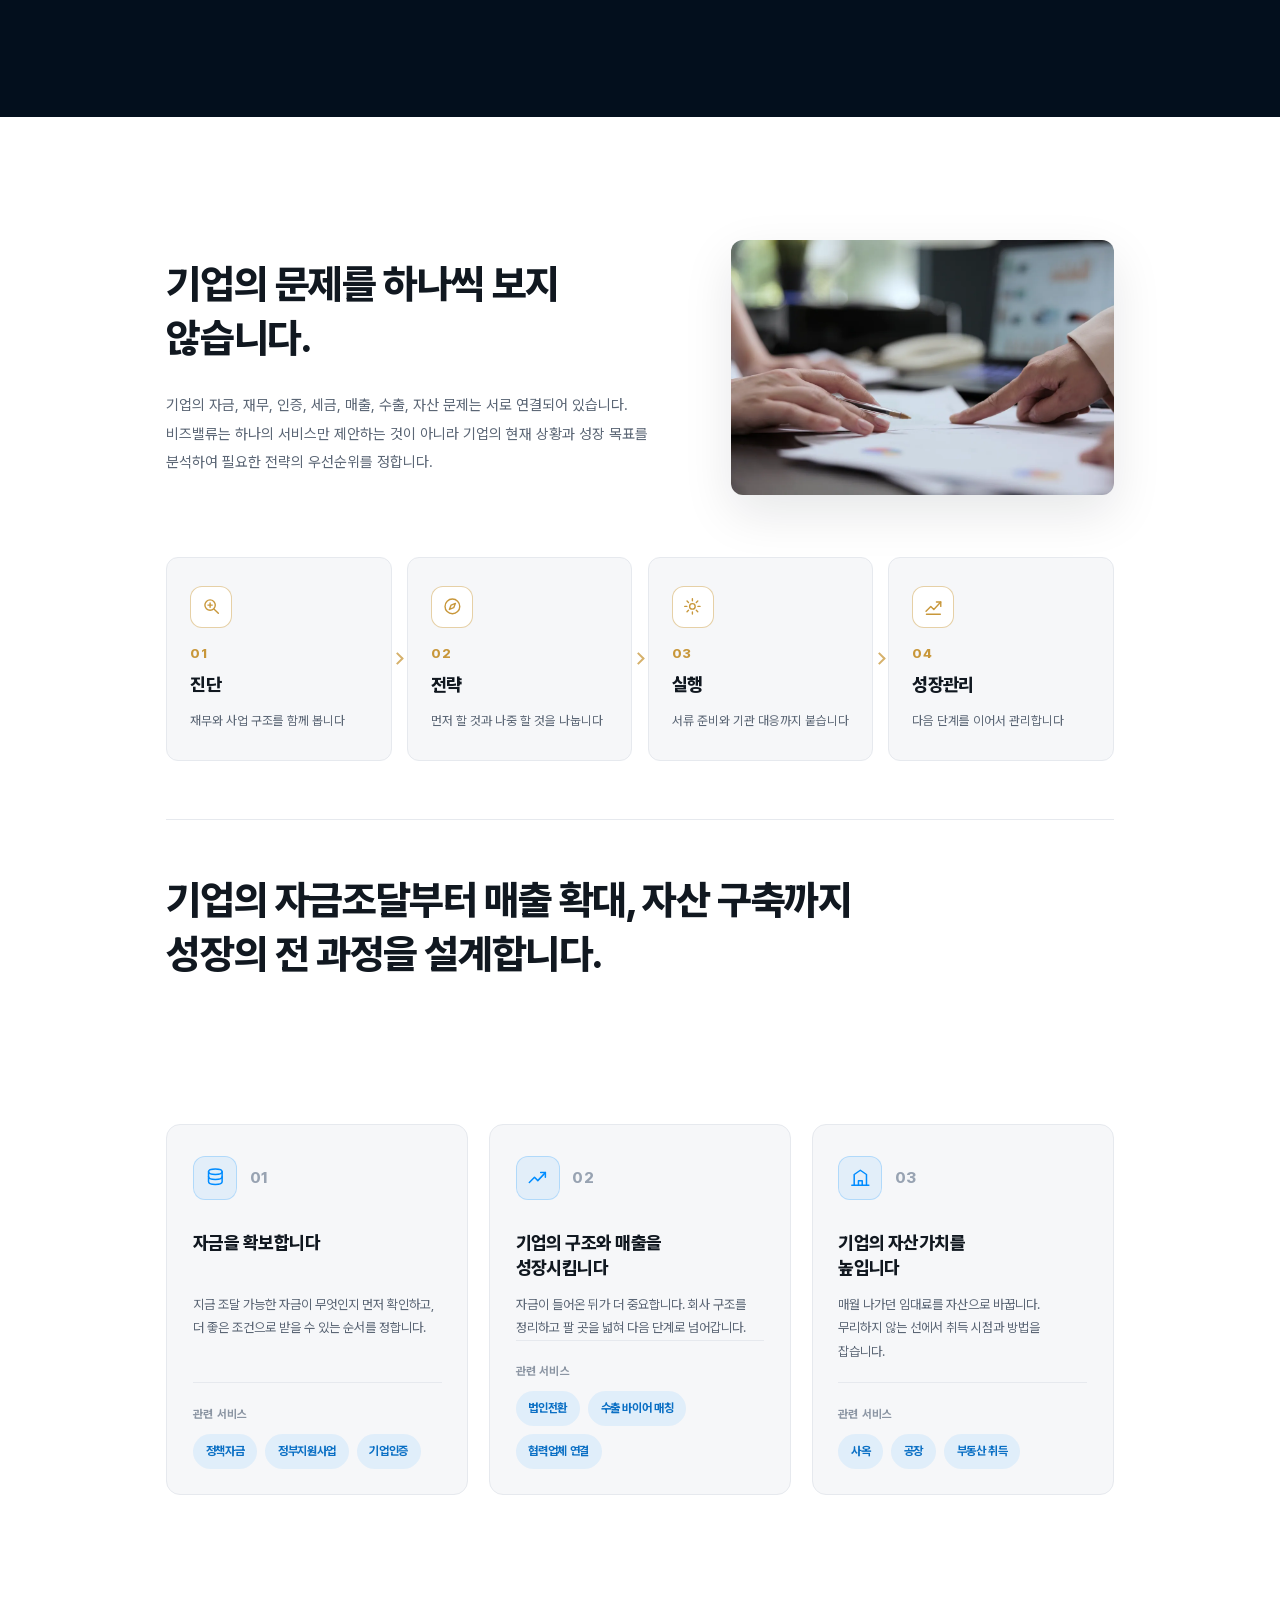
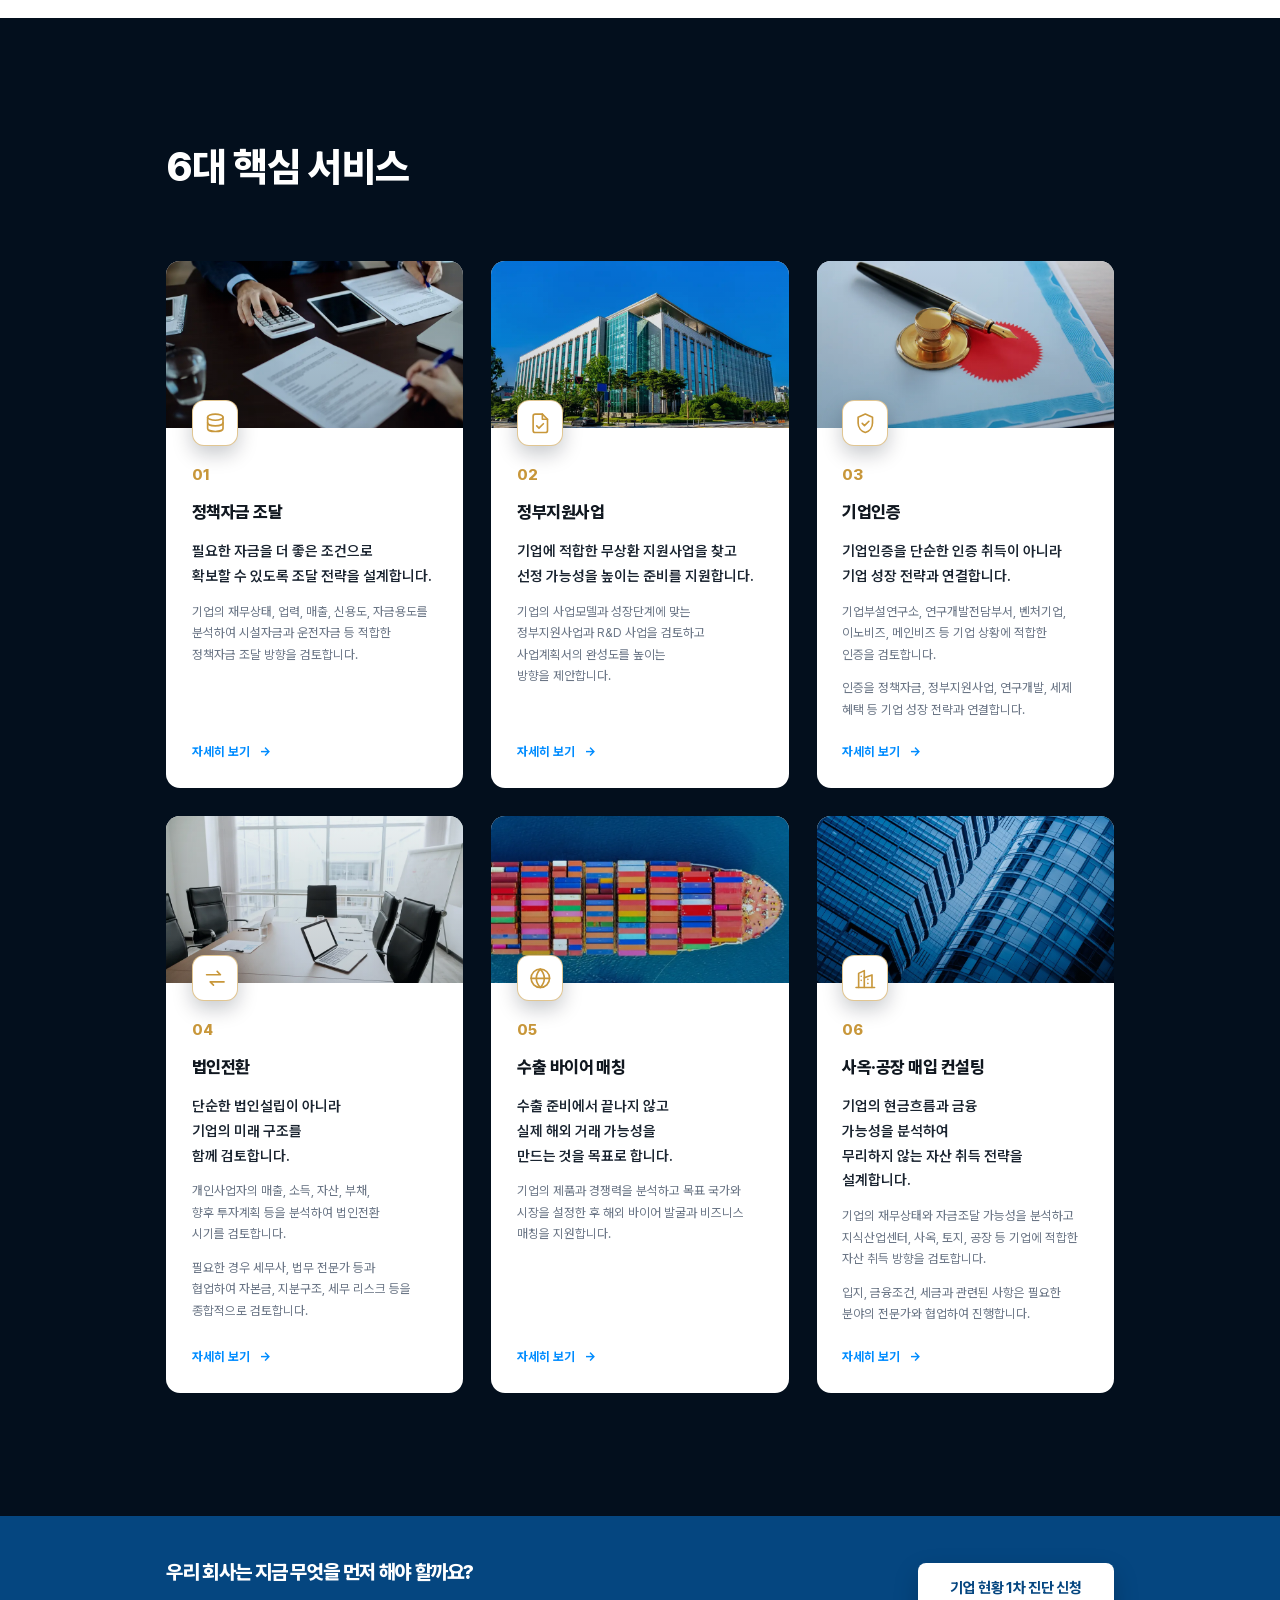
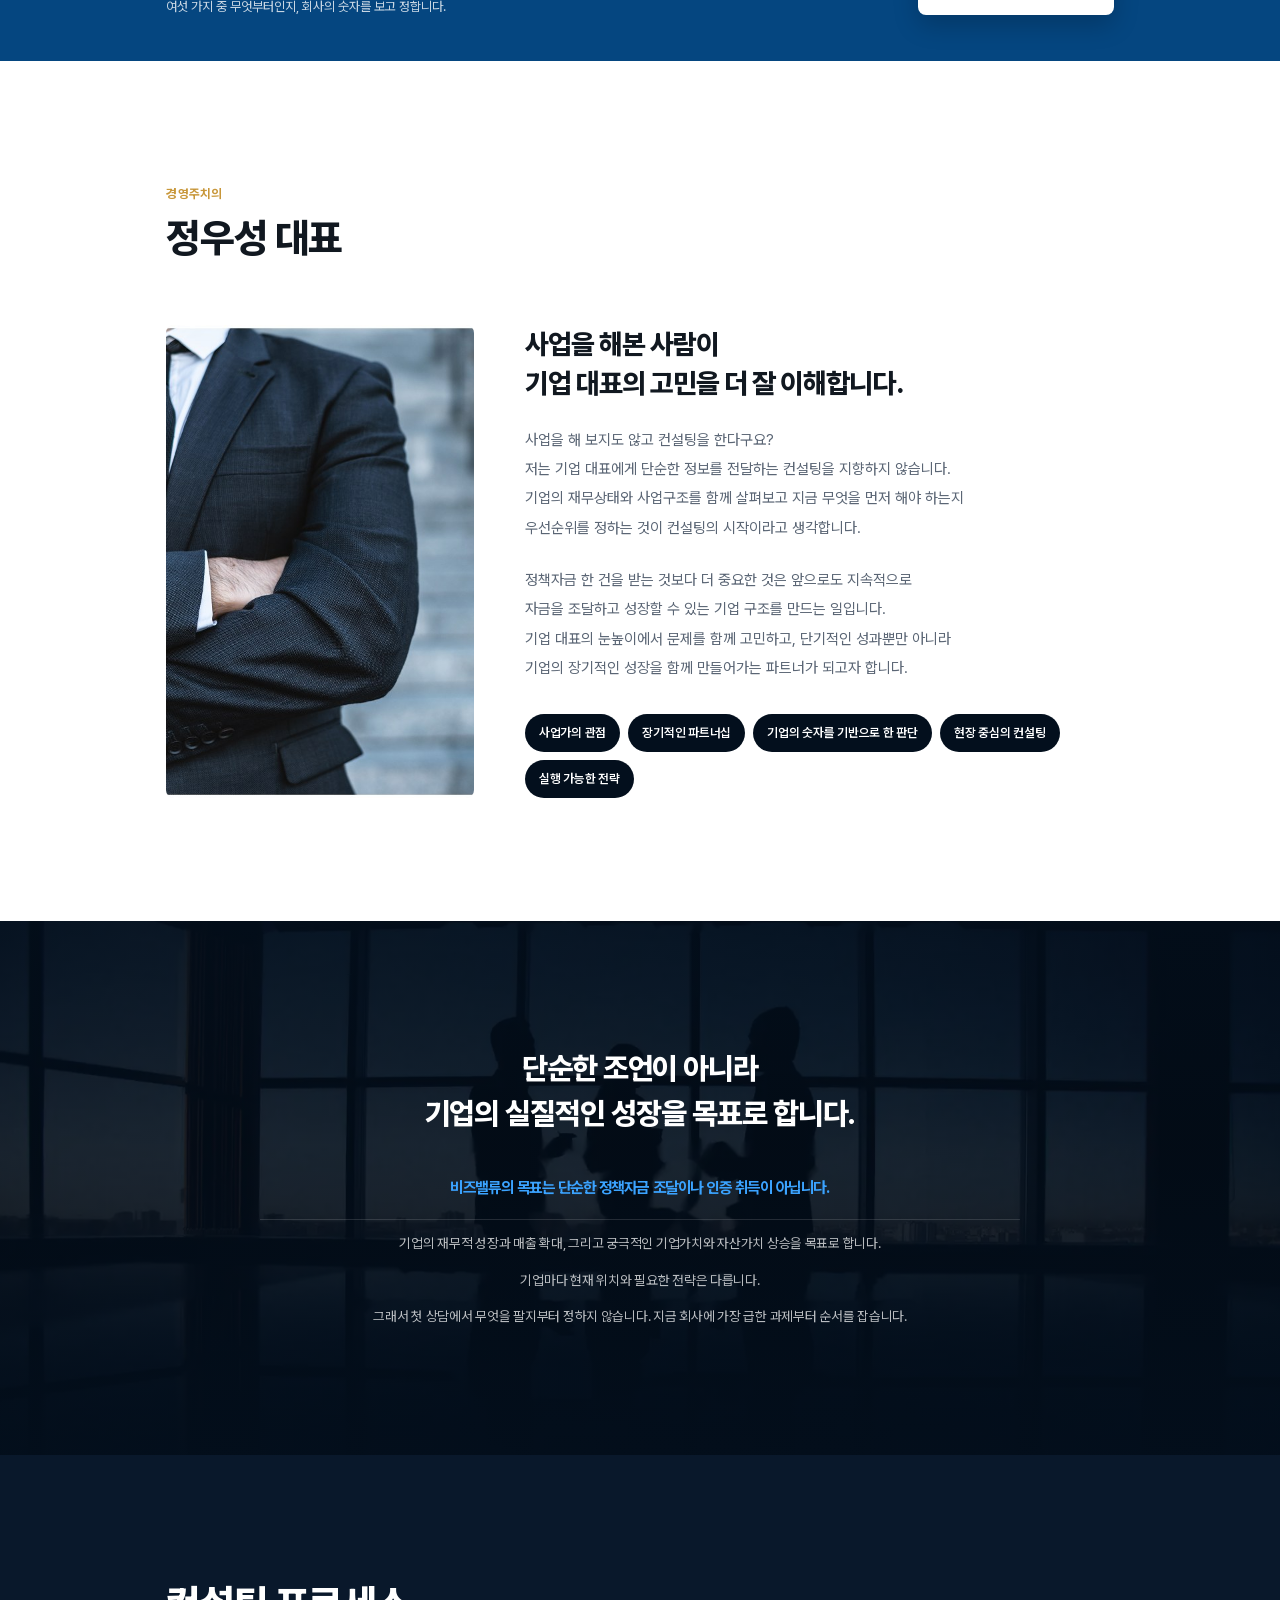
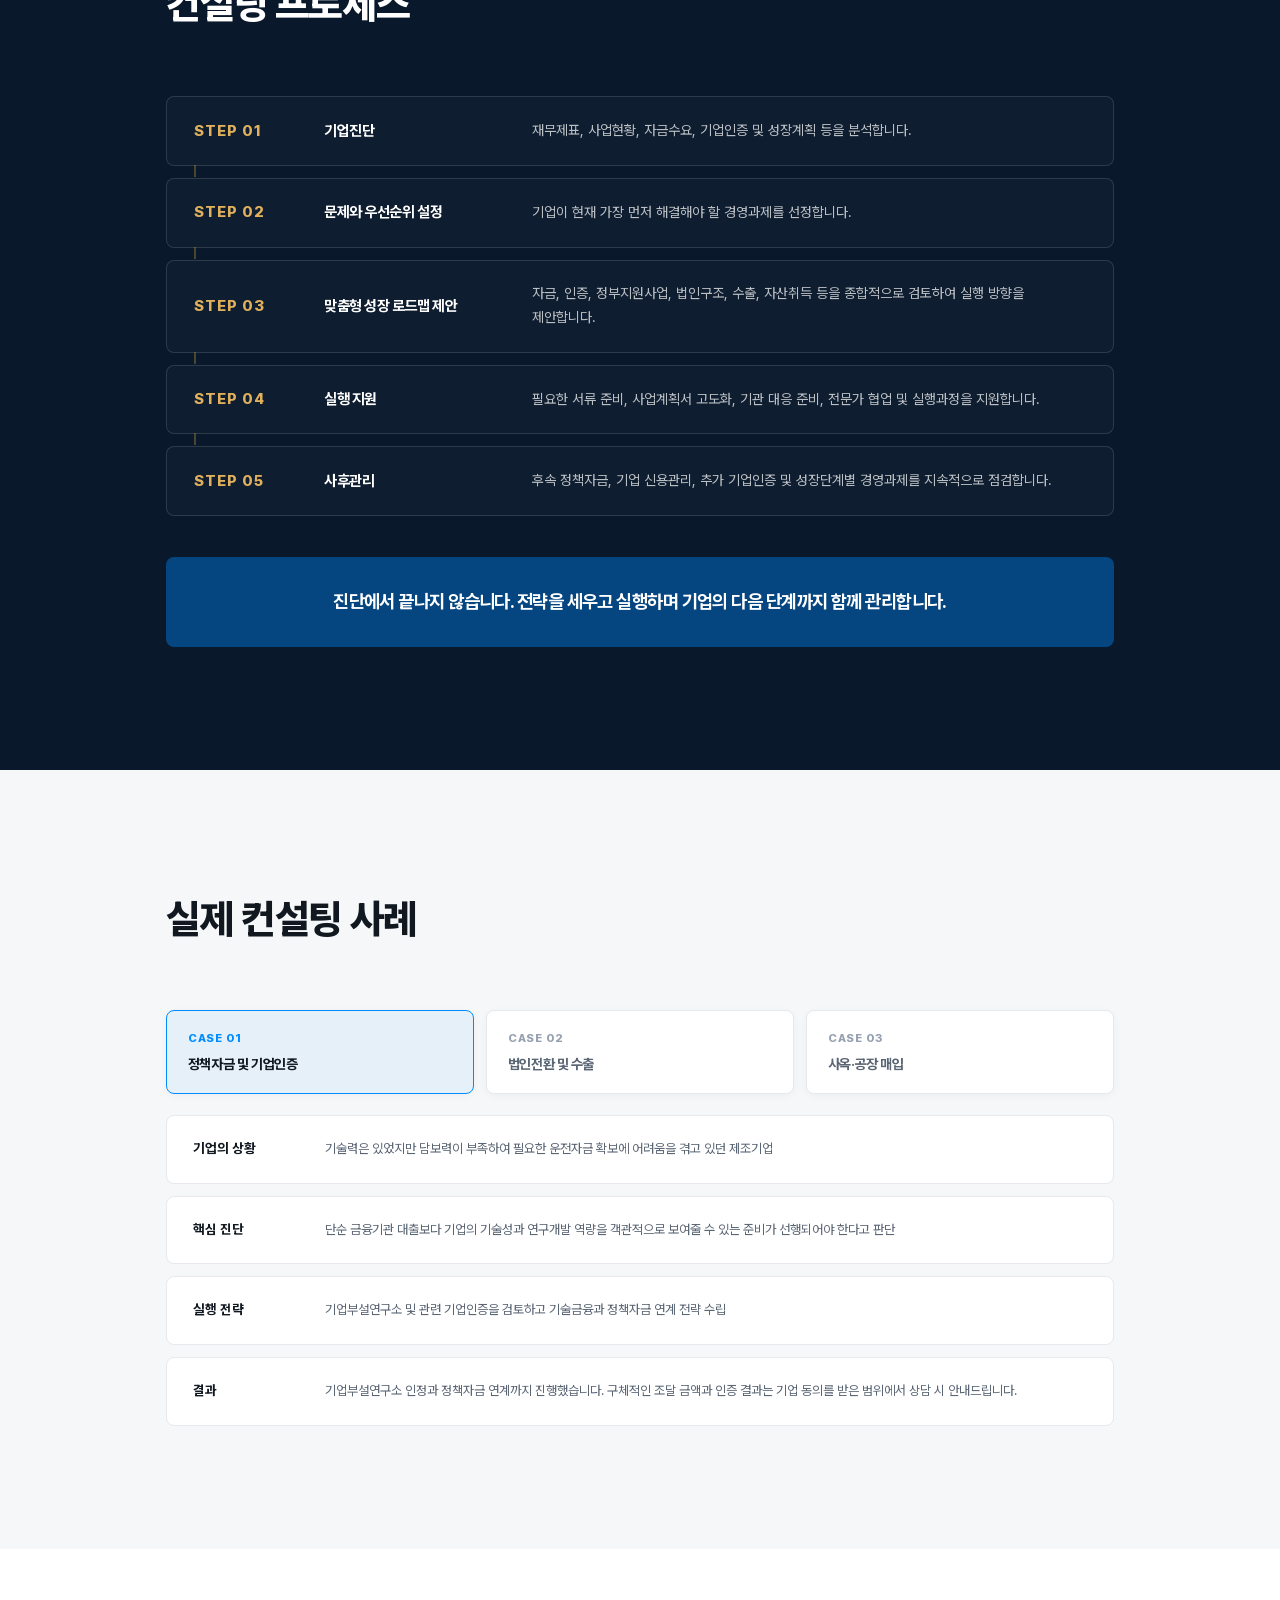
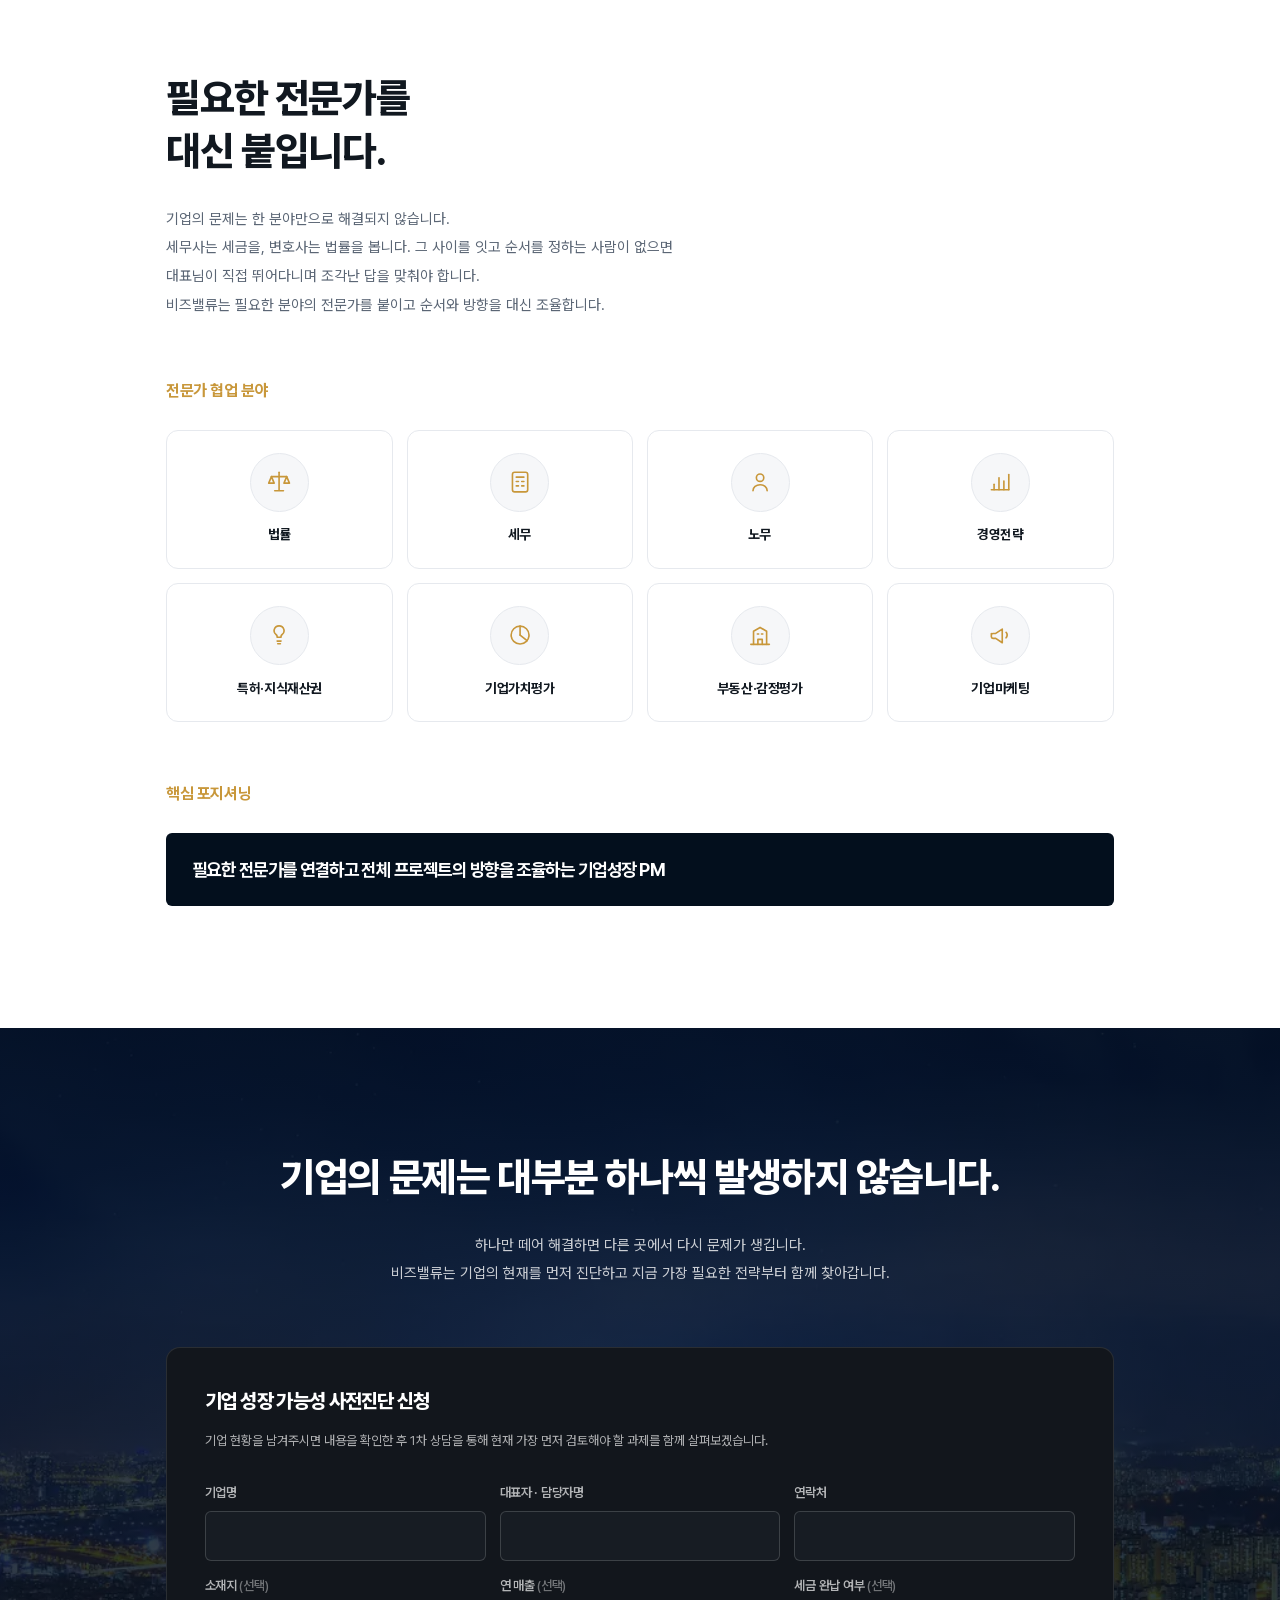
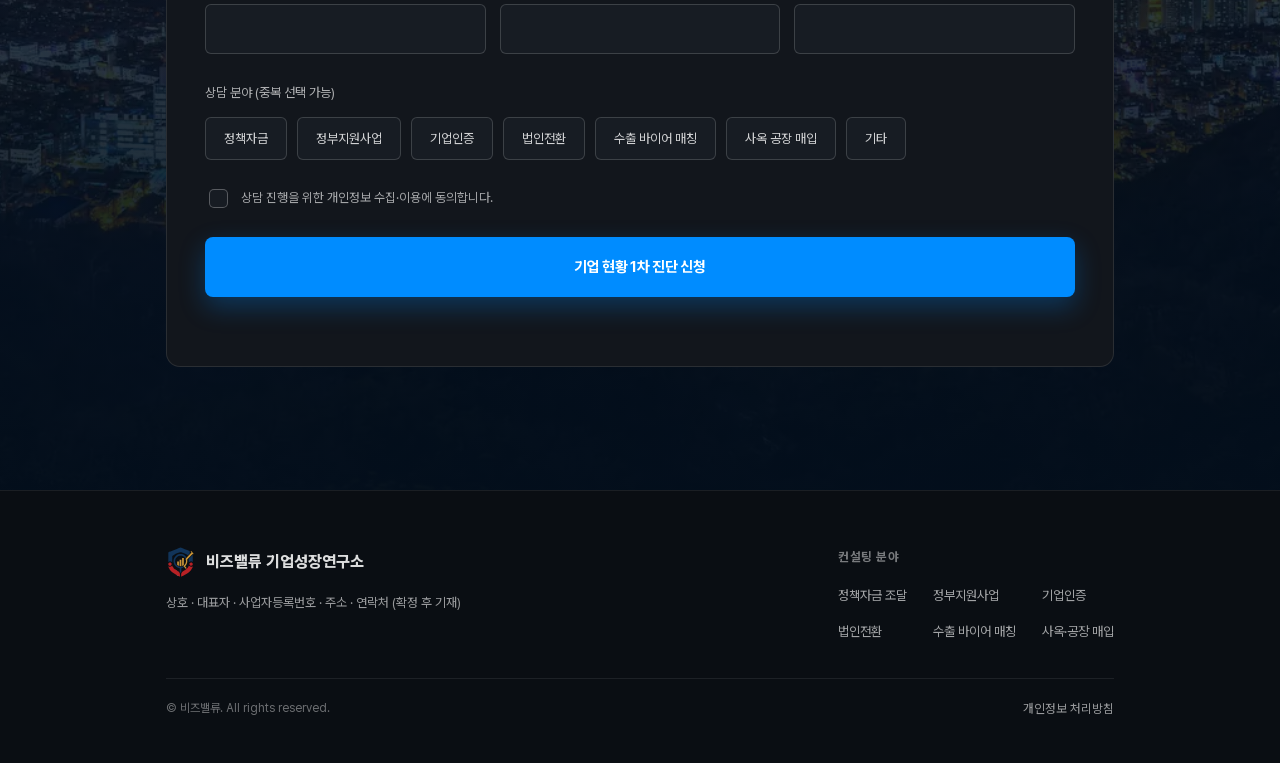
==== commit 40ca022a: "플로팅 툴팁을 라벨에서 연락처로 + 3대 가치 카드 재설계 플로팅 - **버그**: 앞서 아이콘 CSS 를 넣을 때 `.float__tip{` 이 두 곳에 걸려   호버 조건이 날" ====
--- a/index.html
+++ b/index.html
@@ -184,8 +184,10 @@
 
     <div class="values">
       <article class="value reveal">
-        <div class="value__icon" aria-hidden="true"><svg viewBox="0 0 24 24"><ellipse cx="12" cy="6.2" rx="7.2" ry="2.9"/><path d="M4.8 6.2v5.3c0 1.6 3.2 2.9 7.2 2.9s7.2-1.3 7.2-2.9V6.2"/><path d="M4.8 11.5v5.3c0 1.6 3.2 2.9 7.2 2.9s7.2-1.3 7.2-2.9v-5.3"/></svg></div>
-        <p class="value__no">01</p>
+        <div class="value__head">
+          <div class="value__icon" aria-hidden="true"><svg viewBox="0 0 24 24"><ellipse cx="12" cy="6.2" rx="7.2" ry="2.9"/><path d="M4.8 6.2v5.3c0 1.6 3.2 2.9 7.2 2.9s7.2-1.3 7.2-2.9V6.2"/><path d="M4.8 11.5v5.3c0 1.6 3.2 2.9 7.2 2.9s7.2-1.3 7.2-2.9v-5.3"/></svg></div>
+          <p class="value__no">01</p>
+        </div>
         <h3 class="value__title">자금을 확보합니다</h3>
         <p class="value__desc">지금 조달 가능한 자금이 무엇인지 먼저 확인하고, 더 좋은 조건으로 받을 수 있는 순서를 정합니다.</p>
         <p class="value__tagslabel">관련 서비스</p>
@@ -197,8 +199,10 @@
       </article>
 
       <article class="value reveal" data-delay="1">
-        <div class="value__icon" aria-hidden="true"><svg viewBox="0 0 24 24"><path d="M3.5 17.5L9 12l3.5 3.5L20.5 7"/><path d="M15.5 7h5v5"/></svg></div>
-        <p class="value__no">02</p>
+        <div class="value__head">
+          <div class="value__icon" aria-hidden="true"><svg viewBox="0 0 24 24"><path d="M3.5 17.5L9 12l3.5 3.5L20.5 7"/><path d="M15.5 7h5v5"/></svg></div>
+          <p class="value__no">02</p>
+        </div>
         <h3 class="value__title">기업의 구조와 매출을 <br>성장시킵니다</h3>
         <p class="value__desc">자금이 들어온 뒤가 더 중요합니다. 회사 구조를 정리하고 팔 곳을 넓혀 다음 단계로 넘어갑니다.</p>
         <p class="value__tagslabel">관련 서비스</p>
@@ -210,8 +214,10 @@
       </article>
 
       <article class="value reveal" data-delay="2">
-        <div class="value__icon" aria-hidden="true"><svg viewBox="0 0 24 24"><path d="M3 20.5h18"/><path d="M5.5 20.5V9l6.5-4.5L18.5 9v11.5"/><path d="M10 20.5v-5h4v5"/></svg></div>
-        <p class="value__no">03</p>
+        <div class="value__head">
+          <div class="value__icon" aria-hidden="true"><svg viewBox="0 0 24 24"><path d="M3 20.5h18"/><path d="M5.5 20.5V9l6.5-4.5L18.5 9v11.5"/><path d="M10 20.5v-5h4v5"/></svg></div>
+          <p class="value__no">03</p>
+        </div>
         <h3 class="value__title">기업의 자산가치를 <br>높입니다</h3>
         <p class="value__desc">매월 나가던 임대료를 자산으로 바꿉니다. 무리하지 않는 선에서 취득 시점과 방법을 잡습니다.</p>
         <p class="value__tagslabel">관련 서비스</p>
@@ -591,28 +597,23 @@
 <!-- ─────────────── 플로팅 연락 버튼 ─────────────── -->
 <div class="float" id="float">
   <!-- TODO:TEL   href="tel:0212345678" 로 교체 -->
-  <a class="float__btn float__btn--tel" href="#" data-pending="전화번호 준비중" aria-label="전화 상담">
+  <a class="float__btn float__btn--tel" href="#" data-pending="전화번호 준비중" data-tip="" aria-label="전화 상담">
     <svg viewBox="0 0 24 24" aria-hidden="true"><path d="M6.6 10.8a15.1 15.1 0 0 0 6.6 6.6l2.2-2.2c.3-.3.7-.4 1-.2 1.2.4 2.4.6 3.6.6.6 0 1 .4 1 1V20c0 .6-.4 1-1 1C10.6 21 3 13.4 3 4c0-.6.4-1 1-1h3.5c.6 0 1 .4 1 1 0 1.3.2 2.5.6 3.6.1.3 0 .7-.2 1l-2.3 2.2z"/></svg>
-    <span class="float__tip">전화 상담</span>
   </a>
   <!-- TODO:KAKAO href="http://pf.kakao.com/_채널ID" 로 교체 -->
-  <a class="float__btn float__btn--kakao" href="#" data-pending="카카오톡 채널 준비중" aria-label="카카오톡 상담">
+  <a class="float__btn float__btn--kakao" href="#" data-pending="카카오톡 채널 준비중" data-tip="" aria-label="카카오톡 상담">
     <svg viewBox="0 0 24 24" aria-hidden="true"><path d="M12 3C6.5 3 2 6.5 2 10.8c0 2.8 1.9 5.2 4.7 6.6-.2.7-.7 2.7-.8 3.1-.1.6.2.6.5.4.2-.1 2.7-1.8 3.8-2.5.6.1 1.2.1 1.8.1 5.5 0 10-3.5 10-7.7S17.5 3 12 3z"/></svg>
-    <span class="float__tip">카카오톡 상담</span>
   </a>
   <!-- TODO:INSTA href="https://instagram.com/계정" 로 교체 -->
-  <a class="float__btn float__btn--insta" href="#" data-pending="인스타그램 준비중" aria-label="인스타그램">
+  <a class="float__btn float__btn--insta" href="#" data-pending="인스타그램 준비중" data-tip="" aria-label="인스타그램">
     <svg viewBox="0 0 24 24" aria-hidden="true"><path d="M12 0C8.74 0 8.333.015 7.053.072 5.775.132 4.905.333 4.14.63c-.789.306-1.459.717-2.126 1.384S.935 3.35.63 4.14C.333 4.905.131 5.775.072 7.053.012 8.333 0 8.74 0 12s.015 3.667.072 4.947c.06 1.277.261 2.148.558 2.913.306.788.717 1.459 1.384 2.126.667.666 1.336 1.079 2.126 1.384.766.296 1.636.499 2.913.558C8.333 23.988 8.74 24 12 24s3.667-.015 4.947-.072c1.277-.06 2.148-.262 2.913-.558.788-.306 1.459-.718 2.126-1.384.666-.667 1.079-1.335 1.384-2.126.296-.765.499-1.636.558-2.913.06-1.28.072-1.687.072-4.947s-.015-3.667-.072-4.947c-.06-1.277-.262-2.149-.558-2.913-.306-.789-.718-1.459-1.384-2.126C21.319 1.347 20.651.935 19.86.63c-.765-.297-1.636-.499-2.913-.558C15.667.012 15.26 0 12 0zm0 2.16c3.203 0 3.585.016 4.85.071 1.17.055 1.805.249 2.227.415.562.217.96.477 1.382.896.419.42.679.819.896 1.381.164.422.36 1.057.413 2.227.057 1.266.07 1.646.07 4.85s-.015 3.585-.074 4.85c-.061 1.17-.256 1.805-.421 2.227-.224.562-.479.96-.899 1.382-.419.419-.824.679-1.38.896-.42.164-1.065.36-2.235.413-1.274.057-1.649.07-4.859.07-3.211 0-3.586-.015-4.859-.074-1.171-.061-1.816-.256-2.236-.421-.569-.224-.96-.479-1.379-.899-.421-.419-.69-.824-.9-1.38-.165-.42-.359-1.065-.42-2.235-.045-1.26-.061-1.649-.061-4.844 0-3.196.016-3.586.061-4.861.061-1.17.255-1.814.42-2.234.21-.57.479-.96.9-1.381.419-.419.81-.689 1.379-.898.42-.166 1.051-.361 2.221-.421 1.275-.045 1.65-.06 4.859-.06l.045.03zm0 3.678a6.162 6.162 0 1 0 0 12.324 6.162 6.162 0 1 0 0-12.324zM12 16a4 4 0 1 1 0-8 4 4 0 0 1 0 8zm7.846-10.405a1.441 1.441 0 0 1-2.88 0 1.44 1.44 0 0 1 2.88 0z"/></svg>
-    <span class="float__tip">인스타그램</span>
   </a>
   <!-- TODO:FACEBOOK href="https://facebook.com/페이지주소" 로 교체 -->
-  <a class="float__btn float__btn--facebook" href="#" data-pending="페이스북 준비중" aria-label="페이스북">
+  <a class="float__btn float__btn--facebook" href="#" data-pending="페이스북 준비중" data-tip="" aria-label="페이스북">
     <svg viewBox="0 0 24 24" aria-hidden="true"><path d="M9.101 23.691v-7.98H6.627v-3.667h2.474v-1.58c0-4.085 1.848-5.978 5.858-5.978.401 0 .955.042 1.468.103a8.68 8.68 0 0 1 1.141.195v3.325a8.623 8.623 0 0 0-.653-.036 26.805 26.805 0 0 0-.733-.009c-.707 0-1.259.096-1.675.309a1.686 1.686 0 0 0-.679.622c-.258.42-.374.995-.374 1.752v1.297h3.919l-.386 2.103-.287 1.564h-3.246v8.245C19.396 23.238 24 18.179 24 12.044c0-6.627-5.373-12-12-12s-12 5.373-12 12c0 5.628 3.874 10.35 9.101 11.647Z"/></svg>
-    <span class="float__tip">페이스북</span>
   </a>
   <a class="float__btn float__btn--apply" href="#apply" data-cta="float" aria-label="1차 진단 신청">
     <svg viewBox="0 0 24 24" aria-hidden="true"><path d="M9.2 4.6H7.6A1.6 1.6 0 0 0 6 6.2v13.2a1.6 1.6 0 0 0 1.6 1.6h8.8a1.6 1.6 0 0 0 1.6-1.6V6.2a1.6 1.6 0 0 0-1.6-1.6h-1.6"/><rect x="9.2" y="3" width="5.6" height="3.2" rx="1.1"/><path d="M9.4 13.2l1.9 1.9 3.6-4.2"/></svg>
-    <span class="float__tip">1차 진단 신청</span>
   </a>
 </div>
 
--- a/assets/css/style.css
+++ b/assets/css/style.css
@@ -476,20 +476,29 @@
 }
 .float__btn svg{width:24px;height:24px;fill:currentColor}
 .float__btn:hover{transform:translateY(-3px) scale(1.06)}
-.float__btn--tel{background:var(--blue)}
-.float__btn--kakao{background:#fee500;color:#000}
-.float__btn--facebook{background:#1877f2;color:#fff}
-.float__btn--insta{background:linear-gradient(45deg,#feda75,#fa7e1e,#d62976,#962fbf,#4f5bd5)}
+.float__btn--tel{background:var(--blue);--tipbg:var(--blue);--tipfg:#fff}
+.float__btn--kakao{background:#fee500;color:#000;--tipbg:#fee500;--tipfg:#000}
+.float__btn--facebook{background:#1877f2;color:#fff;--tipbg:#1877f2;--tipfg:#fff}
+.float__btn--insta{background:linear-gradient(45deg,#feda75,#fa7e1e,#d62976,#962fbf,#4f5bd5);--tipbg:#c9256b;--tipfg:#fff}
 .float__btn--apply{background:var(--navy);border:1px solid rgba(255,255,255,.22)}
 .float__btn--apply svg{fill:none;stroke:currentColor;stroke-width:1.7;stroke-linecap:round;stroke-linejoin:round}
-.float__tip{
-  position:absolute;right:66px;top:50%;transform:translateY(-50%) translateX(8px);
-  background:rgba(3,15,29,.94);color:#fff;font-size:12.5px;font-weight:600;
-  padding:8px 13px;border-radius:6px;white-space:nowrap;
-  opacity:0;pointer-events:none;transition:opacity .22s,transform .22s var(--ease);
-}
-.float__btn:hover .float__btn--apply svg{fill:none;stroke:currentColor;stroke-width:1.7;stroke-linecap:round;stroke-linejoin:round}
-.float__tip{opacity:1;transform:translateY(-50%) translateX(0)}
+/* 호버하면 버튼과 이어진 알약이 왼쪽으로 나오고 실제 연락처가 뜬다 (bnihero 방식).
+   data-tip 이 비어 있으면 아무것도 뜨지 않는다 = 값을 아직 못 받은 상태 */
+.float__btn{z-index:1}
+.float__btn::after{
+  content:attr(data-tip);
+  position:absolute;right:calc(100% + 12px);top:50%;z-index:2;
+  height:46px;display:flex;align-items:center;padding:0 26px 0 22px;
+  border-radius:100px;white-space:nowrap;
+  background:var(--tipbg,#0f1720);color:var(--tipfg,#fff);
+  font-size:15.5px;font-weight:800;letter-spacing:-.02em;
+  box-shadow:0 10px 26px rgba(0,0,0,.32);
+  opacity:0;pointer-events:none;
+  transform:translateY(-50%) translateX(14px);
+  transition:opacity .24s var(--ease),transform .24s var(--ease);
+}
+.float__btn:hover::after{opacity:1;transform:translateY(-50%) translateX(0)}
+.float__btn[data-tip=""]::after,.float__btn:not([data-tip])::after{display:none}
 .float__btn[data-pending]{filter:grayscale(.15)}
 
 /* ================= 반응형 ================= */
@@ -559,7 +568,7 @@
   .float__btn{width:48px;height:48px}
   .float__btn svg{width:21px;height:21px}
   .float__btn--apply svg{fill:none;stroke:currentColor;stroke-width:1.7;stroke-linecap:round;stroke-linejoin:round}
-.float__tip{display:none}
+.float__btn::after{display:none}
 }
 
 @media (max-width:339px){
@@ -589,23 +598,20 @@
   padding:clamp(28px,2.4vw,46px) clamp(22px,2vw,38px) clamp(24px,2vw,38px);
   display:flex;flex-direction:column;
 }
+.value__head{display:flex;align-items:center;gap:clamp(12px,1vw,18px);margin-bottom:clamp(16px,1.4vw,26px)}
 .value__icon{
-  width:clamp(42px,3.1vw,58px);height:clamp(42px,3.1vw,58px);border-radius:12px;
-  background:#fff;border:1px solid rgba(200,151,58,.45);display:grid;place-items:center;
-  margin-bottom:clamp(14px,1.2vw,22px);
-}
-.value__icon svg{width:54%;height:54%;fill:none;stroke:var(--gold);stroke-width:1.6;stroke-linecap:round;stroke-linejoin:round}
-.value__no{
-  position:absolute;top:clamp(14px,1.2vw,24px);right:clamp(16px,1.5vw,28px);
-  color:rgba(200,151,58,.22);font-weight:800;font-size:clamp(40px,3.6vw,68px);letter-spacing:-.04em;line-height:1;
-}
+  width:clamp(44px,3.2vw,60px);height:clamp(44px,3.2vw,60px);border-radius:12px;flex:none;
+  background:rgba(0,140,255,.08);border:1px solid rgba(0,140,255,.22);display:grid;place-items:center;
+}
+.value__icon svg{width:54%;height:54%;fill:none;stroke:var(--blue);stroke-width:1.6;stroke-linecap:round;stroke-linejoin:round}
+.value__no{color:#98a3b2;font-weight:800;font-size:clamp(15px,1.14vw,21px);letter-spacing:.04em}
 /* 제목이 한 줄인 카드와 두 줄인 카드의 본문 시작선을 맞춘다 */
 .value__title{margin-top:clamp(12px,0.85vw,16px);font-size:clamp(18px,1.39vw,25.5px);font-weight:800;letter-spacing:-.03em;line-height:1.42;min-height:2.84em}
 /* 설명 길이가 달라도 아래 태그 줄이 같은 높이에서 시작하도록 */
-.value__desc{margin-top:clamp(12px,0.9vw,17px);font-size:clamp(13px,0.94vw,18px);line-height:1.8;color:var(--txt-sub);min-height:5.4em}
+.value__desc{margin-top:clamp(12px,0.9vw,17px);font-size:clamp(13px,0.94vw,18px);line-height:1.8;color:var(--txt-sub)}
 .value__tagslabel{
-  margin-top:auto;padding-top:clamp(20px,1.7vw,32px);
-  font-size:clamp(11.5px,0.8vw,15px);font-weight:700;letter-spacing:.02em;color:var(--gold);
+  margin-top:auto;padding-top:clamp(20px,1.7vw,32px);border-top:1px solid var(--line);
+  font-size:clamp(11.5px,0.8vw,15px);font-weight:700;letter-spacing:.02em;color:#8b95a3;
 }
 .value__tags{margin-top:clamp(9px,0.8vw,14px);display:flex;flex-wrap:wrap;gap:8px}
 .value__tags a{
@@ -760,7 +766,6 @@
   .values{grid-template-columns:1fr;gap:14px}
   .value__title br{display:none}
   .value__title{min-height:0}
-  .value__desc{min-height:0}
   .checks{grid-template-columns:1fr}
   .need{grid-template-columns:1fr}
   .siblings{grid-template-columns:repeat(2,1fr)}
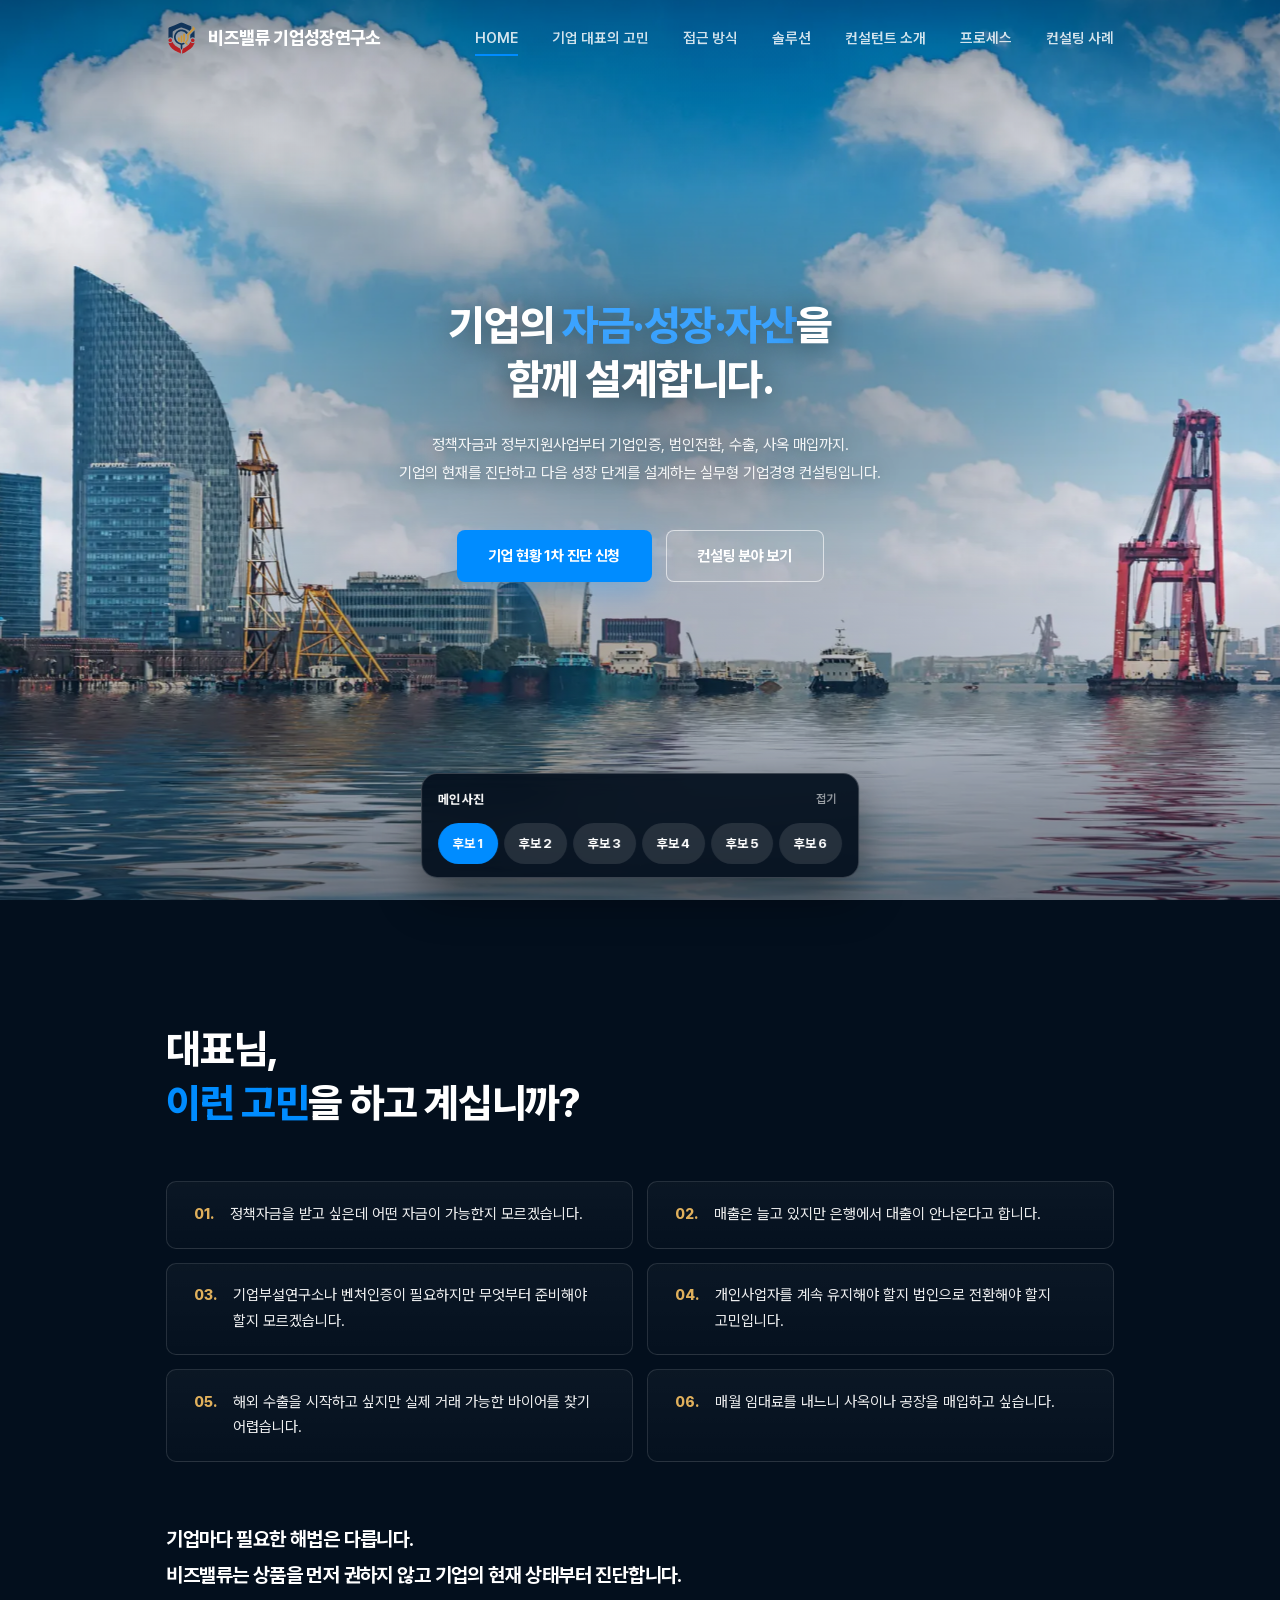
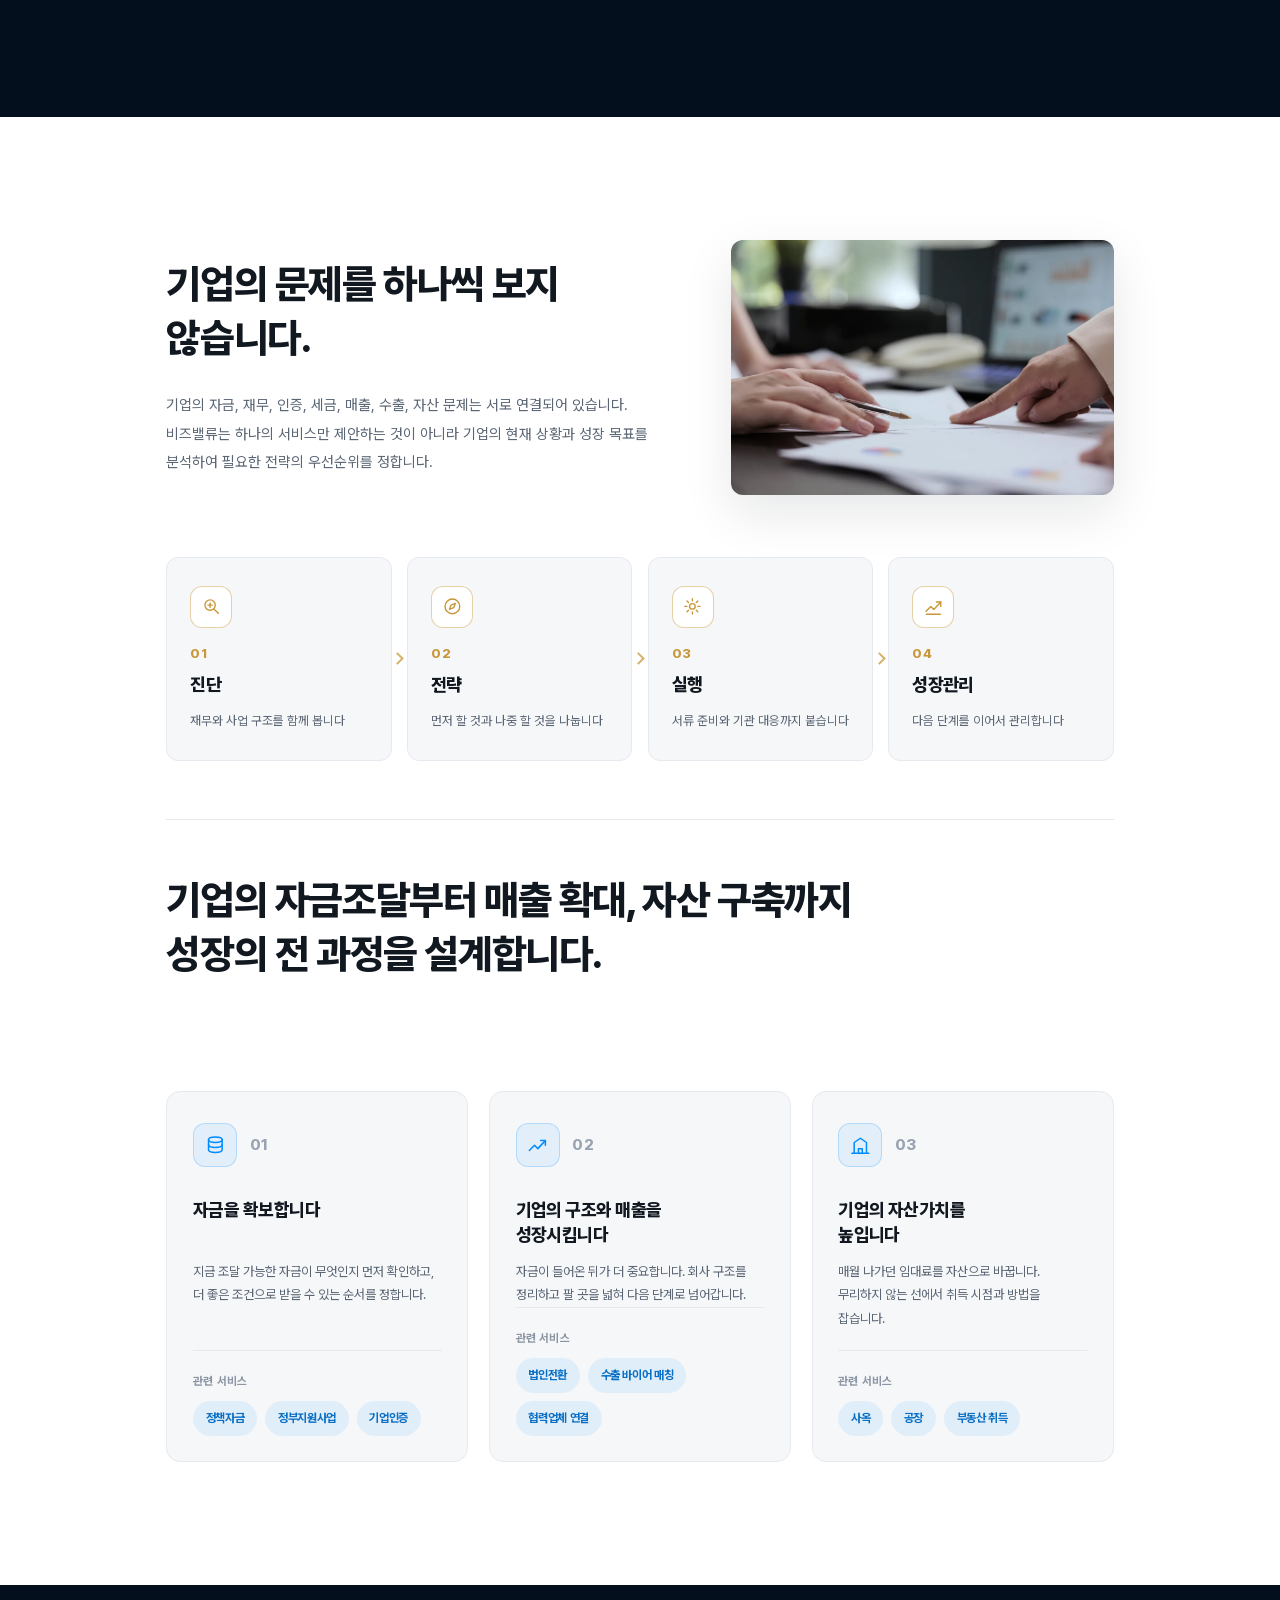
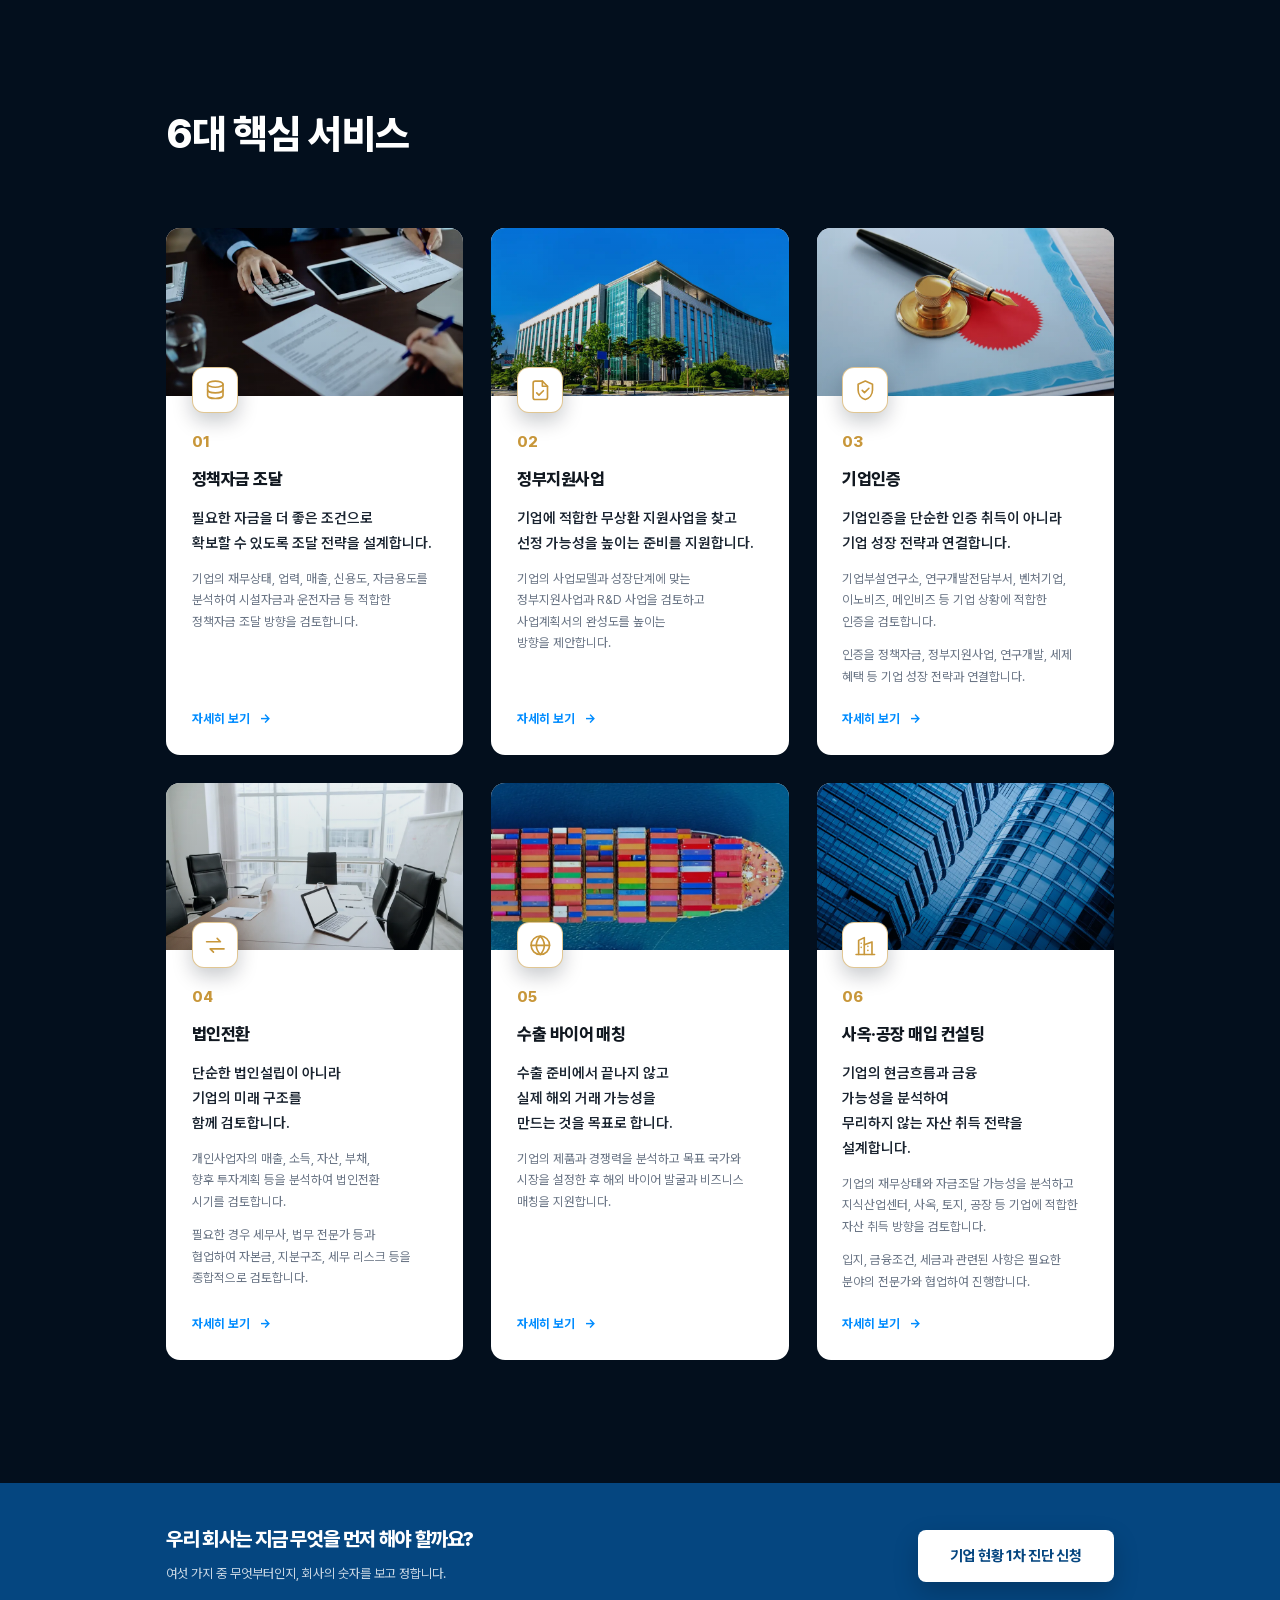
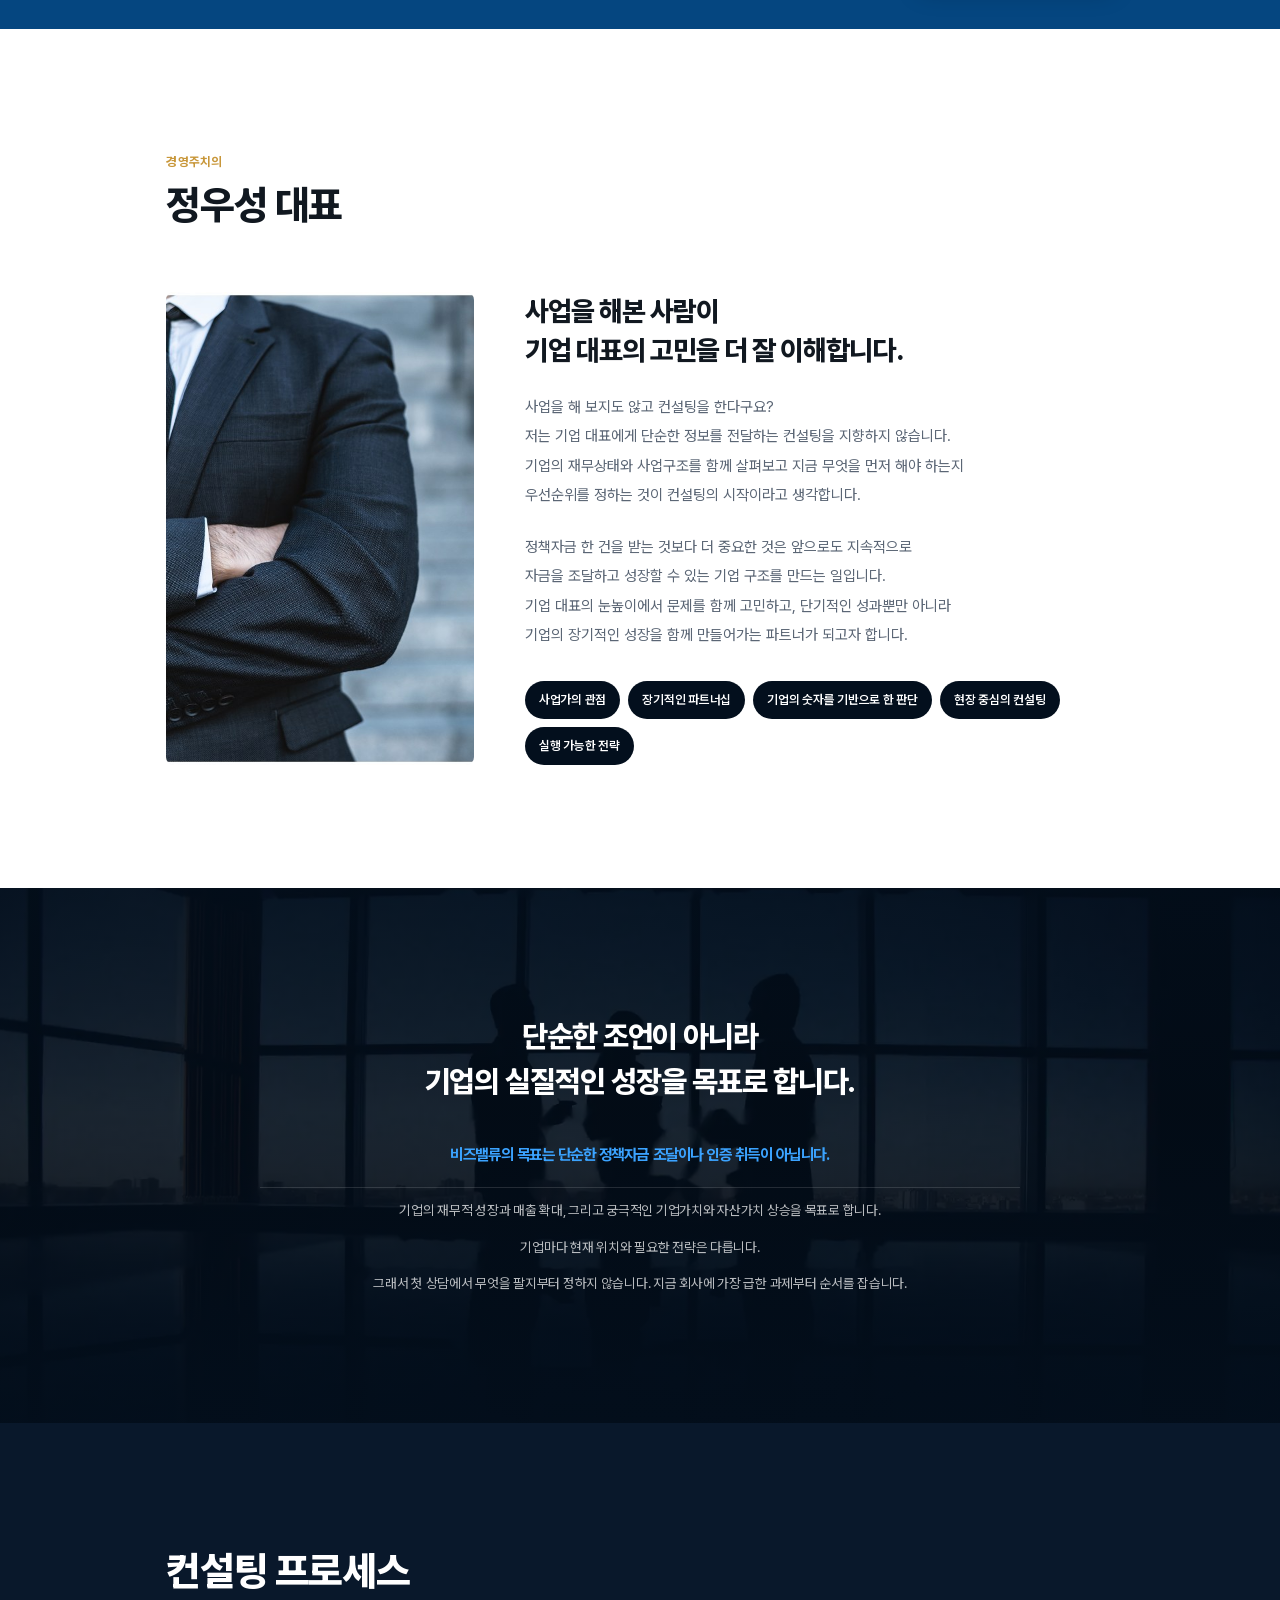
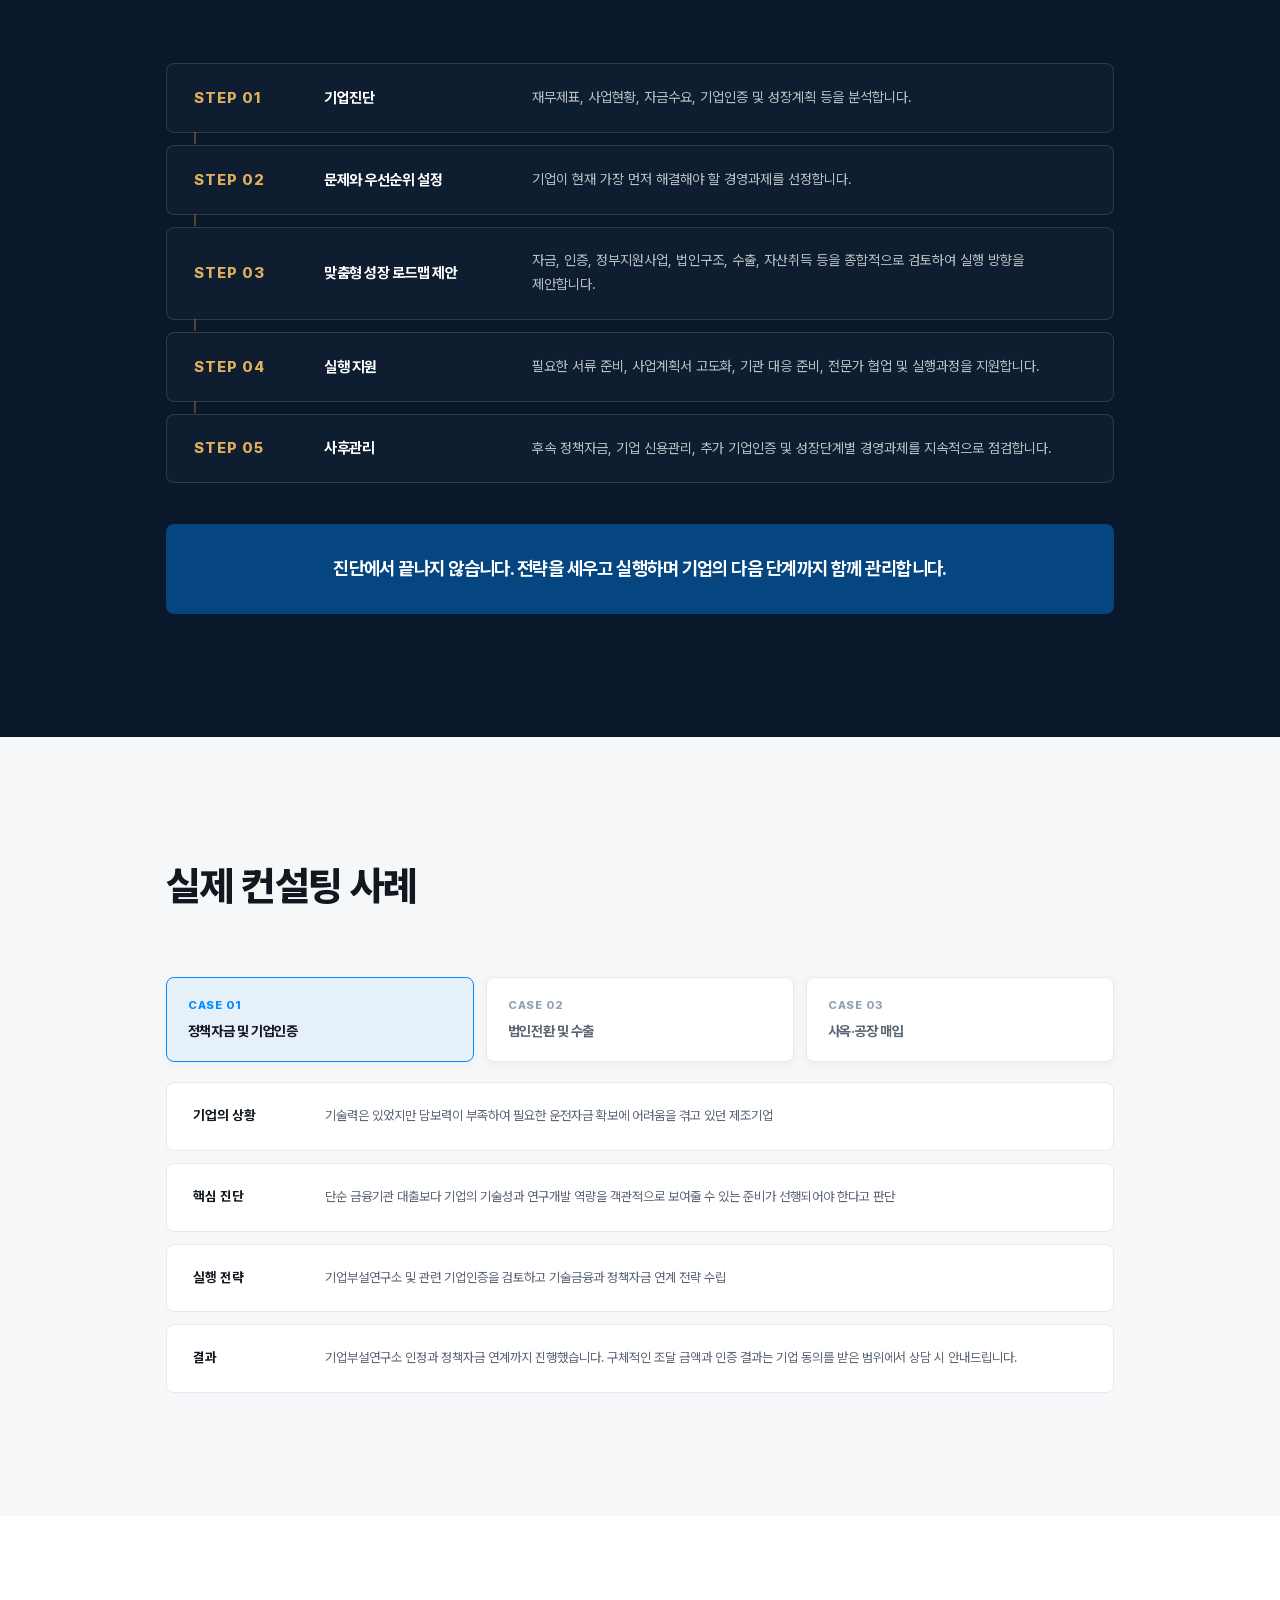
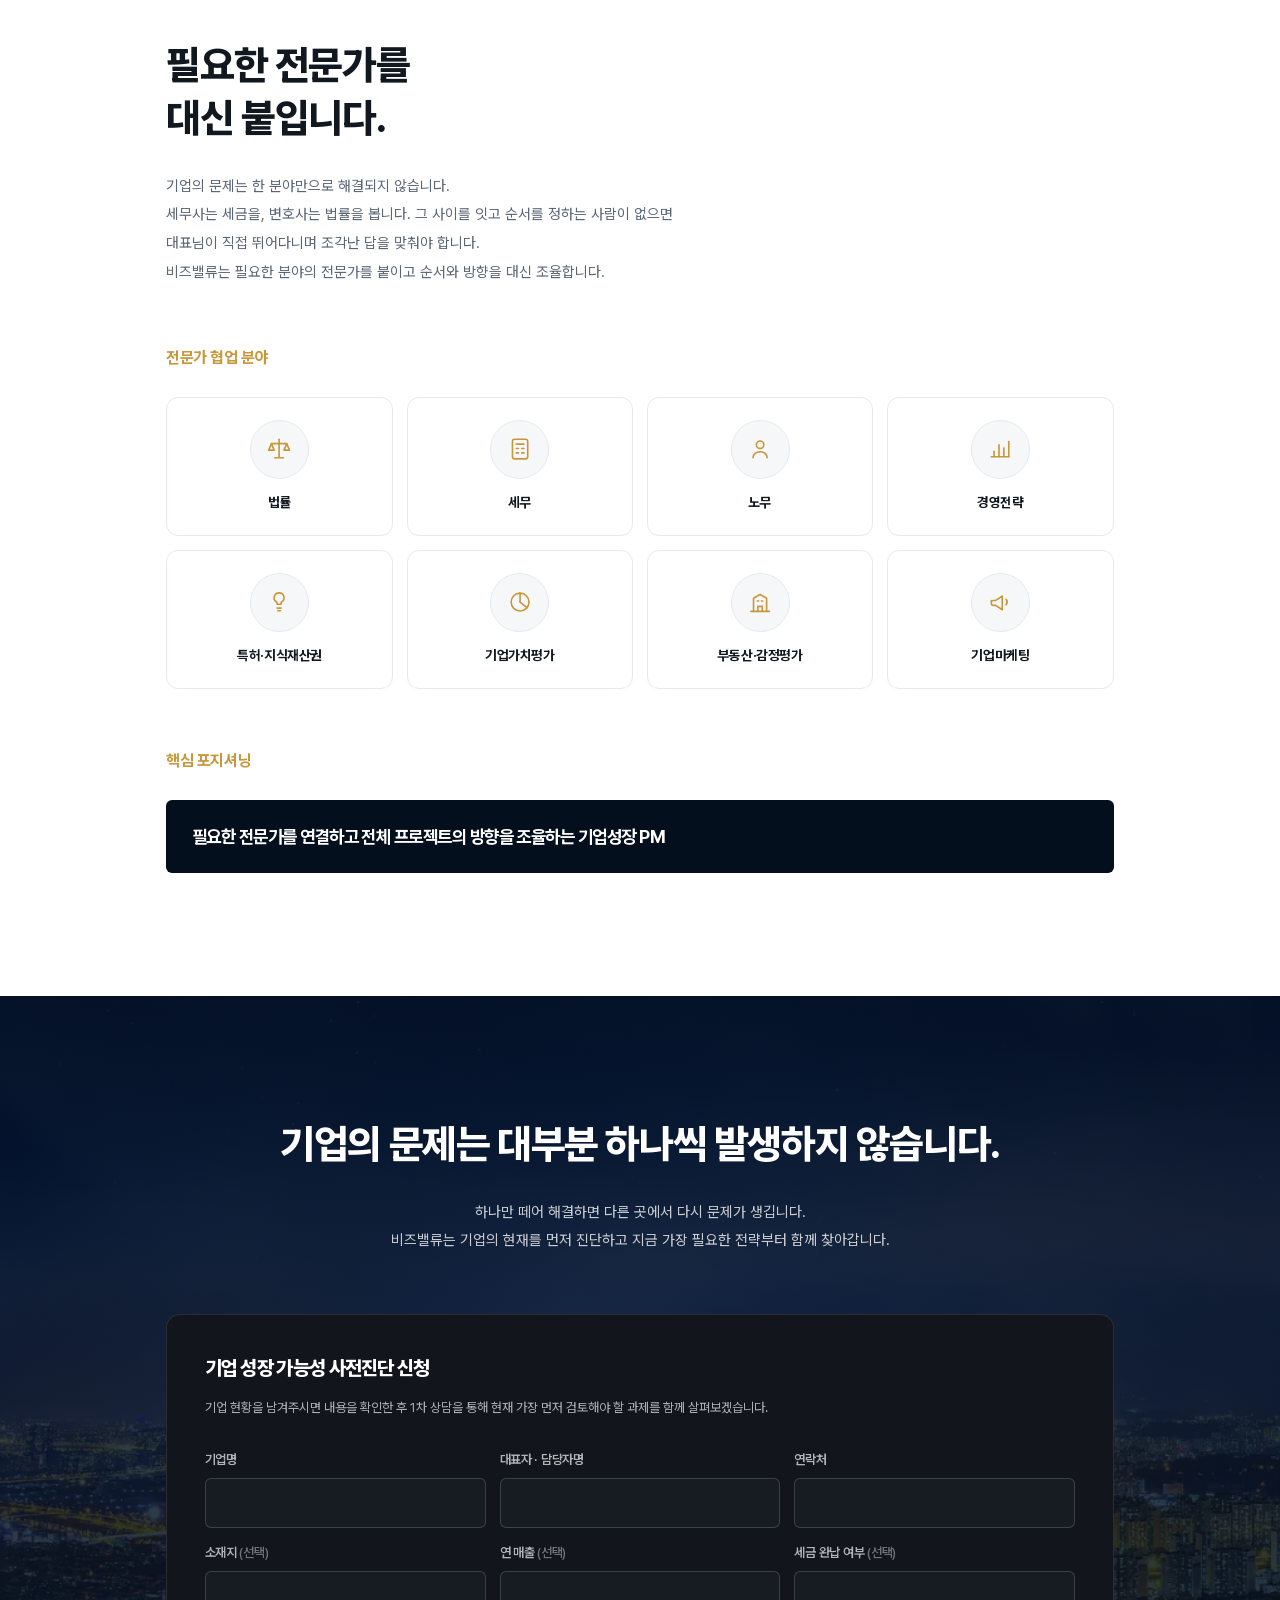
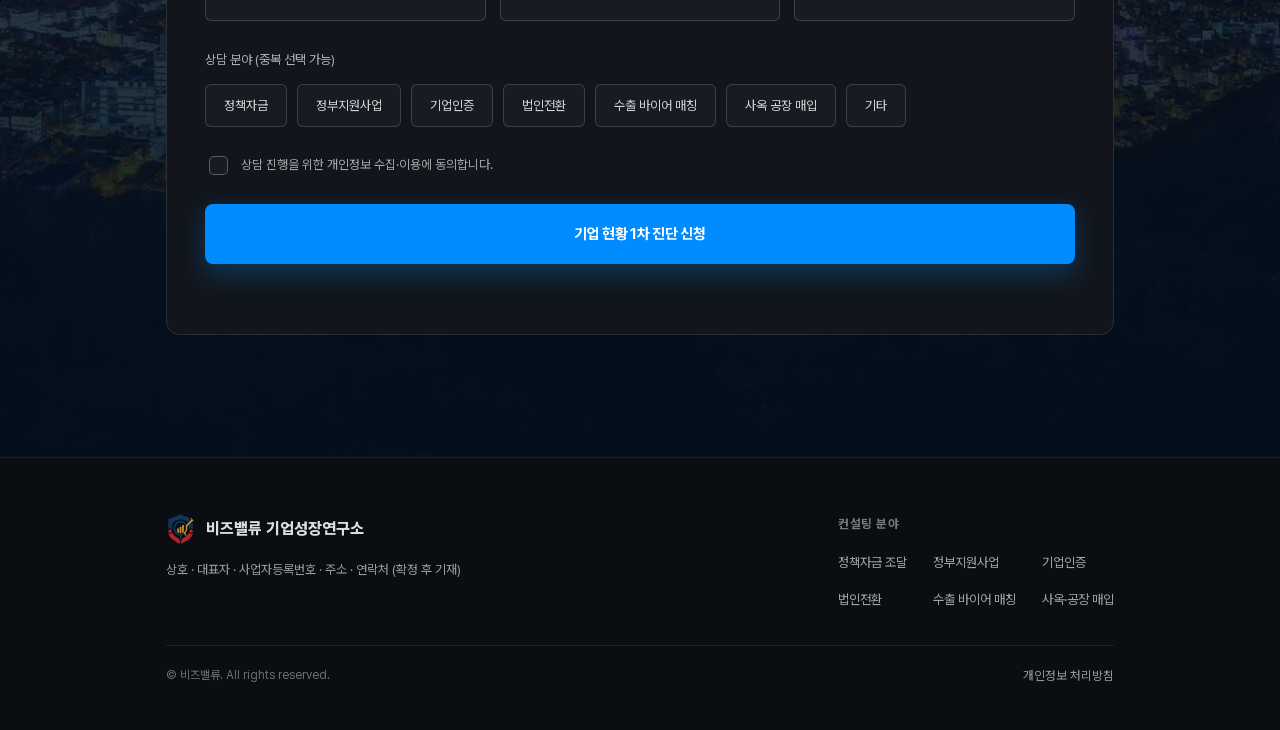
==== commit 9063c01c: "사진 선택 바 마지막 버튼을 '지금'에서 '후보 6' 으로 대표님에게는 '지금 쓰는 것' 이라는 맥락이 없다. 여섯 개 후보 중 하나로 보여야 맞다.  Co-Authored-By:" ====
--- a/index.html
+++ b/index.html
@@ -675,7 +675,7 @@
     <button type="button" data-img="_cand/n4.webp">후보 3</button>
     <button type="button" data-img="_cand/n2.webp">후보 4</button>
     <button type="button" data-img="_cand/n6.webp">후보 5</button>
-    <button type="button" data-img="">지금</button>
+    <button type="button" data-img="">후보 6</button>
   </div>
 </div>
 <script>
--- a/assets/css/style.css
+++ b/assets/css/style.css
@@ -580,15 +580,20 @@
    ========================================================= */
 
 /* ---------- 3대 핵심 가치 (요청서 2번) ---------- */
+/* 회사가 커가는 순서. 링크가 아니므로 버튼처럼 보이지 않게 둔다 */
 .flow{
-  margin:clamp(30px,3.2vw,60px) 0 0;display:flex;flex-wrap:wrap;justify-content:flex-start;
-  align-items:center;gap:clamp(8px,0.9vw,18px);
+  margin:clamp(22px,2.2vw,40px) 0 0;display:flex;flex-wrap:wrap;align-items:center;
+  gap:clamp(10px,1vw,18px) clamp(14px,1.4vw,26px);
 }
 .flow li{
-  position:relative;display:inline-flex;align-items:center;
-  font-size:clamp(12.5px,0.94vw,18px);font-weight:700;color:var(--txt-sub);letter-spacing:-.03em;
-  padding:clamp(9px,0.8vw,15px) clamp(14px,1.25vw,24px);
-  border:1px solid var(--line);border-radius:100px;background:#fff;
+  display:inline-flex;align-items:center;
+  font-size:clamp(14px,1.09vw,21px);font-weight:700;letter-spacing:-.03em;color:var(--txt);
+}
+.flow li:not(:last-child)::after{
+  content:"";margin-left:clamp(14px,1.4vw,26px);
+  width:clamp(7px,0.55vw,10px);height:clamp(7px,0.55vw,10px);
+  border-top:2px solid var(--gold);border-right:2px solid var(--gold);
+  transform:rotate(45deg);
 }
 
 
@@ -772,7 +777,7 @@
 }
 
 @media (max-width:860px){
-  .flow{gap:8px}
+  .flow{gap:8px 14px}
   .case__tabs{grid-template-columns:repeat(2,1fr)}
   .case__tab{padding:14px 16px}
 
